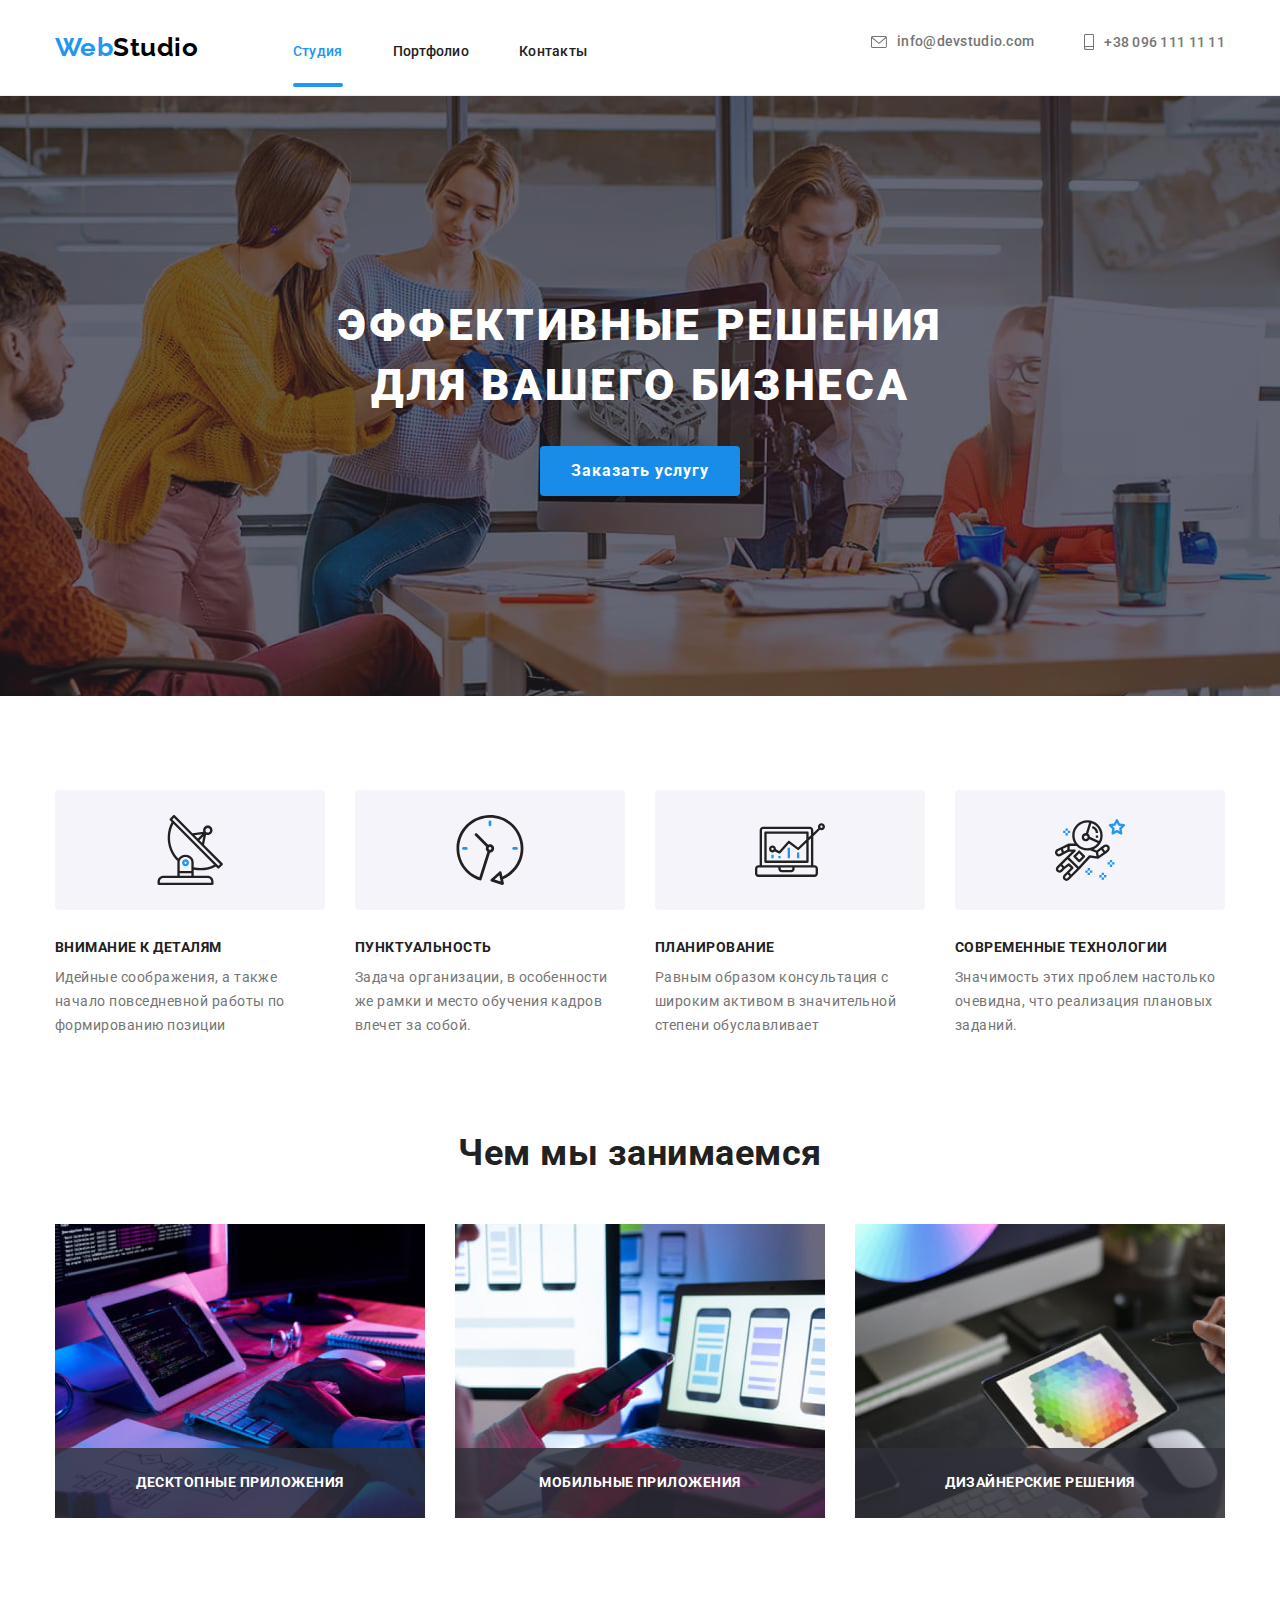
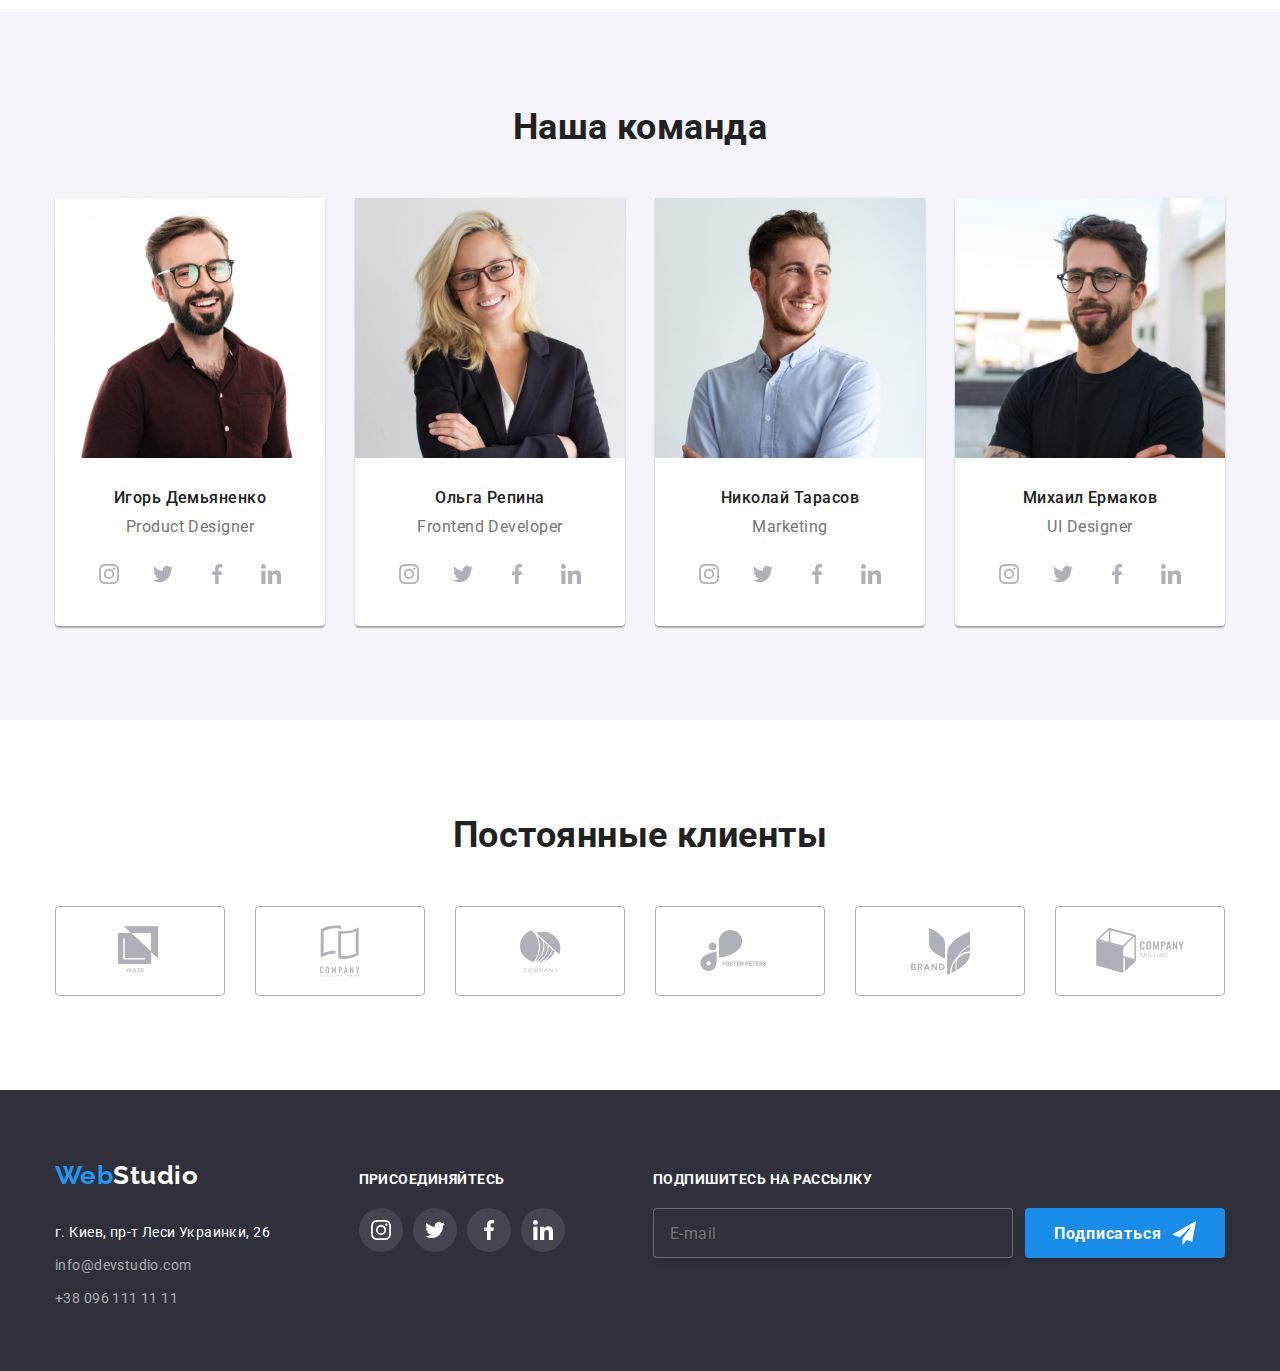
==== index.html @ 66c1320d "header and directions sections" ====
<!DOCTYPE html>
<html lang="ru">
<head>
    <meta charset="UTF-8">
    <meta http-equiv="X-UA-Compatible" content="IE=edge">
    <meta name="viewport" content="width=device-width, initial-scale=1.0">
    <title>Студия</title>
    <link rel="preconnect" href="https://fonts.gstatic.com">
    <link href="https://fonts.googleapis.com/css2?family=Raleway:wght@700&family=Roboto:wght@400;500;700;900&display=swap"
        rel="stylesheet">
        <link rel="stylesheet" href="https://cdnjs.cloudflare.com/ajax/libs/modern-normalize/1.0.0/modern-normalize.min.css">
    <link rel="stylesheet" href="./css/main.min.css">
</head>
<body>
<header class="header">
    <div class="header-block container">
        <nav>
            <a class="logo logo--header" href="./index.html">Web<span class="logo__text--black">Studio</span></a>
            <ul class="nav-links list">
                <li class="nav-links__item"><a href="./index.html" class="link nav-links__link current">Студия</a></li>
                <li class="nav-links__item"><a href="./portfolio.html" class="link nav-links__link">Портфолио</a></li>
                <li class="nav-links__item"><a href="" class="link nav-links__link">Контакты</a></li>
            </ul>
        </nav>
        <ul class="nav-contacts list">
            <li class="nav-contacts__item">
                <a href="mailto:info@devstudio.com" class="nav-contacts__link link">
                    <svg class="nav-contacts__icon" width=16 height=12>
                        <use href="./images/icons/icons.svg#icon-envelope"></use>
                    </svg>
                    info@devstudio.com
                </a>
            </li>
            <li class="nav-contacts__item">
                <a href="tel:+380961111111" class="nav-contacts__link link">
                    <svg class="nav-contacts__icon" width=10 height=16>
                        <use href="./images/icons/icons.svg#icon-smartphone"></use>
                    </svg>
                    +38 096 111 11 11
                </a>
            </li>
        </ul>
    </div>
</header>
<main>
    
    <section class="section hero">
        <div class="container">
        <h1 class="hero-title">Эффективные решения для вашего бизнеса</h1>
        <button data-modal-open class="button  button-center">Заказать услугу</button>
        <div data-modal class="backdrop is-hidden">
            <div class="modal">
                <button data-modal-close class="button modal--button">
                    <svg class="modal__icon" width=18 height=18>
                        <use href="./images/icons/icons.svg#icon-close"></use>
                    </svg>
                </button>
                <h2 class="modal-title">
                    Оставьте свои данные, мы вам перезвоним
                </h2>
                <form class="user-form">
                    <label class="user-form__labels" for="clients-name">Имя</label>
                    <div class="user-form__input-field">
                    <input class="user-form__input" type="text" name="name" id="clients-name">
                    <svg class="user-form__icon" width=18 height=18>
                        <use href="./images/icons/icons.svg#icon-person"></use>
                    </svg>
                    </div>
                <label class="user-form__labels" for="clients-tel">Телефон</label>
                <div class="user-form__input-field">
                    <input class="user-form__input" type="tel" name="phone" id="clients-tel">
                    <svg class="user-form__icon" width=18 height=18>
                        <use href="./images/icons/icons.svg#icon-phone"></use>
                    </svg>
                </div>
                    <label class="user-form__labels" for="clients-email">Почта</label>
                    <div class="user-form__input-field">
                        <input class="user-form__input" type="email" name="email" id="clients-email">
                        <svg class="user-form__icon" width=18 height=18>
                            <use href="./images/icons/icons.svg#icon-email"></use>
                        </svg>
                    </div>
                    <label class="user-form__labels" for="comments">
                        Комментарий
                    </label>
                    <textarea class="user-form__textarea" name="comments" id="comments" placeholder="Введите текст"></textarea>
                    <label class="user-form__agreement">    
                        <input class="user-form__checkbox" type="checkbox" name="clients-agreement" value="check" required/>
                        <svg class="user-form__icon-check" width=15 height=15>
                            <use href="./images/icons/icons.svg#icon-check"></use>
                        </svg>
                        Соглашаюсь с рассылкой и принимаю
                        <a href="http://" target="_blank" rel="noreferrer noopener" class="user-form__link-agreement">
                             Условия договора
                        </a>
                    </label>
                    <button class="button button-center" type="submit">Отправить</button>
                </form>
            </div>
        </div>
    </div>
    </section>
    <section class="section features">
        <div class="container">
        <h2 class="title-hidden">Особенности</h2>
        <ul class="feature-list list">
            <li class="feature-list__item">
                <div class="feature-list__icon-block">
                <svg width=70 height=70>
                    <use href="./images/icons/icons.svg#icon-img1"></use>
                </svg>
                </div>
                <h3 class="secondary-titles feature-list__titles">Внимание к деталям</h3>
                <p class="feature-list__paragraphs">Идейные соображения, а также начало повседневной работы по формированию позиции</p>
            </li>
            <li class="feature-list__item">
                <div class="feature-list__icon-block">
                <svg width=70 height=70>
                    <use href="./images/icons/icons.svg#icon-img2"></use>
                </svg>
                </div>
                <h3 class="secondary-titles feature-list__titles">Пунктуальность</h3>
                <p class="feature-list__paragraphs">Задача организации, в особенности же рамки и место обучения кадров влечет за собой.</p>
        </li>
            <li class="feature-list__item">
                <div class="feature-list__icon-block">
                <svg width=70 height=70>
                    <use href="./images/icons/icons.svg#icon-img3"></use>
                </svg>
                </div>
                <h3 class="secondary-titles feature-list__titles">Планирование</h3>
                <p class="feature-list__paragraphs">Равным образом консультация с широким активом в значительной степени обуславливает</p>
            </li>
            <li class="feature-list__item">
                <div class="feature-list__icon-block">
                <svg width=70 height=70>
                    <use href="./images/icons/icons.svg#icon-img4"></use>
                </svg>
                </div>
                <h3 class="secondary-titles feature-list__titles">Современные технологии</h3>
                <p class="feature-list__paragraphs">Значимость этих проблем настолько очевидна, что реализация плановых заданий.</p>
        </li>
        </ul>
    </div>
    </section>
    <section class="section">
        <div class="container">
        <h2 class="directions-title">Чем мы занимаемся</h2>
        <ul class="directions-list list">
            <li class="directions-list__item">
                <img src="./images/what-do-we-do/img1.jpg" width="370" alt="Разработчик пишуший код на клавиатуре">
                <p class="secondary-titles directions-list__desc">Десктопные приложения</p>
            </li>
            <li class="directions-list__item">
                <img src="./images/what-do-we-do/img2.jpg" width="370" alt="Разработчик работает над созданием мобильного приложения">
                <p class="secondary-titles directions-list__desc">Мобильные приложения</p>
            </li>
            <li class="directions-list__item">
                <img src="./images/what-do-we-do/img3.jpg" width="370" alt="Разработчик выбирает цвет из палитры на экране планшета">
                <p class="secondary-titles directions-list__desc">Дизайнерские решения</p>
            </li>
        </ul>
    </div>
    </section>
    <section class="section our-team">
        <div class="container">
        <h2 class="section-header">Наша команда</h2>
        <ul class="team-list list">
            <li class="employee-card">
                <img src="./images/team-cards/img1.jpg" width="368" alt="Игорь Демьяненко продукт дизайнер">
                <div class="employee-card__profile">
                <h3 class="employee-card__name">Игорь Демьяненко</h3>
                <p lang="en" class="employee-card__position">Product Designer</p>
                <ul class="social-links list">
                    <li class="social-links__item">
                        <a href="http://" 
                        target="_blank" 
                        rel="noreferrer noopener" 
                        class="link social-links__link">
                        <svg class="social-links__icon" width=20 height=20>
                            <use href="./images/icons/icons.svg#icon-instagram"></use>
                        </svg>
                        </a>
                    </li>
                    <li class="social-links__item">
                        <a href="http://" target="_blank" rel="noreferrer noopener" class="link social-links__link">
                            <svg class="social-links__icon" width=20 height=20>
                                <use href="./images/icons/icons.svg#icon-twitter"></use>
                            </svg>
                        </a>
                    </li>
                    <li class="social-links__item">
                        <a href="http://" target="_blank" rel="noreferrer noopener" class="link social-links__link">
                            <svg class="social-links__icon" width=20 height=20>
                                <use href="./images/icons/icons.svg#icon-facebook"></use>
                            </svg>
                        </a>
                    </li>
                    <li class="social-links__item">
                        <a href="http://" target="_blank" rel="noreferrer noopener" class="link social-links__link">
                            <svg class="social-links__icon" width=20 height=20>
                                <use href="./images/icons/icons.svg#icon-linkedin"></use>
                            </svg>
                        </a>
                    </li>
                </ul>
                </div>
            </li>
            <li class="employee-card">
                <img src="./images/team-cards/img2.jpg" width="368" alt="Ольга Репина фронтенд разработчик">
                <div class="employee-card__profile">
                <h3 class="employee-card__name">Ольга Репина</h3>
                <p lang="en" class="employee-card__position">Frontend Developer</p>
                <ul class="social-links list">
                    <li class="social-links__item">
                        <a href="http://" target="_blank" rel="noreferrer noopener" class="link social-links__link">
                            <svg class="social-links__icon" width=20 height=20>
                                <use href="./images/icons/icons.svg#icon-instagram"></use>
                            </svg>
                        </a>
                    </li>
                    <li class="social-links__item">
                        <a href="http://" target="_blank" rel="noreferrer noopener" class="link social-links__link">
                            <svg class="social-links__icon" width=20 height=20>
                                <use href="./images/icons/icons.svg#icon-twitter"></use>
                            </svg>
                        </a>
                    </li>
                    <li class="social-links__item">
                        <a href="http://" target="_blank" rel="noreferrer noopener" class="link social-links__link">
                            <svg class="social-links__icon" width=20 height=20>
                                <use href="./images/icons/icons.svg#icon-facebook"></use>
                            </svg>
                        </a>
                    </li>
                    <li class="social-links__item">
                        <a href="http://" target="_blank" rel="noreferrer noopener" class="link social-links__link">
                            <svg class="social-links__icon" width=20 height=20>
                                <use href="./images/icons/icons.svg#icon-linkedin"></use>
                            </svg>
                        </a>
                    </li>
                </ul>
                </div>
            </li>
            <li class="employee-card">
                <img src="./images/team-cards/img3.jpg" width="368" alt="Николай Тарасов маркетолог">
                <div class="employee-card__profile">
                <h3 class="employee-card__name">Николай Тарасов</h3>
                <p lang="en" class="employee-card__position">Marketing</p>
                <ul class="social-links list">
                    <li class="social-links__item">
                        <a href="http://" target="_blank" rel="noreferrer noopener" class="link social-links__link">
                            <svg class="social-links__icon" width=20 height=20>
                                <use href="./images/icons/icons.svg#icon-instagram"></use>
                            </svg>
                        </a>
                    </li>
                    <li class="social-links__item">
                        <a href="http://" target="_blank" rel="noreferrer noopener" class="link social-links__link">
                            <svg class="social-links__icon" width=20 height=20>
                                <use href="./images/icons/icons.svg#icon-twitter"></use>
                            </svg>
                        </a>
                    </li>
                    <li class="social-links__item">
                        <a href="http://" target="_blank" rel="noreferrer noopener" class="link social-links__link">
                            <svg class="social-links__icon" width=20 height=20>
                                <use href="./images/icons/icons.svg#icon-facebook"></use>
                            </svg>
                        </a>
                    </li>
                    <li class="social-links__item">
                        <a href="http://" target="_blank" rel="noreferrer noopener" class="link social-links__link">
                            <svg class="social-links__icon" width=20 height=20>
                                <use href="./images/icons/icons.svg#icon-linkedin"></use>
                            </svg>
                        </a>
                    </li>
                </ul>
                </div>
            </li>
            <li class="employee-card">
                <img src="./images/team-cards/img4.jpg" width="368" alt="Михаил Ермаков дизайнер интерфейса">
                <div class="employee-card__profile">
                <h3 class="employee-card__name">Михаил Ермаков</h3>
                <p lang="en" class="employee-card__position">UI Designer</p>
                <ul class="social-links list">
                    <li class="social-links__item">
                        <a href="http://" target="_blank" rel="noreferrer noopener" class="link social-links__link">
                            <svg class="social-links__icon" width=20 height=20>
                                <use href="./images/icons/icons.svg#icon-instagram"></use>
                            </svg>
                        </a>
                    </li>
                    <li class="social-links__item">
                        <a href="http://" target="_blank" rel="noreferrer noopener" class="link social-links__link">
                            <svg class="social-links__icon" width=20 height=20>
                                <use href="./images/icons/icons.svg#icon-twitter"></use>
                            </svg>
                        </a>
                    </li>
                    <li class="social-links__item">
                        <a href="http://" target="_blank" rel="noreferrer noopener" class="link social-links__link">
                            <svg class="social-links__icon" width=20 height=20>
                                <use href="./images/icons/icons.svg#icon-facebook"></use>
                            </svg>
                        </a>
                    </li>
                    <li class="social-links__item">
                        <a href="http://" target="_blank" rel="noreferrer noopener" class="link social-links__link">
                            <svg class="social-links__icon" width=20 height=20>
                                <use href="./images/icons/icons.svg#icon-linkedin"></use>
                            </svg>
                        </a>
                    </li>
                </ul>
                </div>
            </li>
        </ul>
    </div>
    </section>
    <section class="section regular-clients">
        <div class="container">
            <h2 class="section-header">Постоянные клиенты</h2>
            <ul class="regular-clients__list list">
                <li class="clients-company">
                    <a href="http://" target="_blank" rel="noreferrer noopener" class="link clients-company__link">
                    <svg class="clients-company__icon" width=44.27 height=49.23>
                        <use href="./images/icons/icons.svg#icon-logo-1"></use>
                    </svg>
                    </a>
                </li>
                <li class="clients-company">
                    <a href="http://" target="_blank" rel="noreferrer noopener" class="link clients-company__link">
                    <svg class="clients-company__icon" width=40.0 height=52.0>
                        <use href="./images/icons/icons.svg#icon-logo-2"></use>
                    </svg>
                    </a>
                </li>
                <li class="clients-company">
                    <a href="http://" target="_blank" rel="noreferrer noopener" class="link clients-company__link">
                    <svg class="clients-company__icon" width=41.0 height=42.6>
                        <use href="./images/icons/icons.svg#icon-logo-3"></use>
                    </svg>
                    </a>
                </li>
                <li class="clients-company">
                    <a href="http://" target="_blank" rel="noreferrer noopener" class="link clients-company__link">
                    <svg class="clients-company__icon" width=79.66 height=42.02>
                        <use href="./images/icons/icons.svg#icon-logo-4"></use>
                    </svg>
                    </a>
                </li>
                <li class="clients-company">
                    <a href="http://" target="_blank" rel="noreferrer noopener" class="link clients-company__link">
                    <svg class="clients-company__icon" width=59.0 height=47.0>
                        <use href="./images/icons/icons.svg#icon-logo-5"></use>
                    </svg>
                    </a>
                </li>
                <li class="clients-company">
                    <a href="http://" target="_blank" rel="noreferrer noopener" class="link clients-company__link">
                    <svg class="clients-company__icon" width=88.48 height=45.44>
                        <use href="./images/icons/icons.svg#icon-logo-6"></use>
                    </svg>
                    </a>
                </li>
            </ul>
        </div>
    </section>
</main>
<footer class="footer">
    <div class="container footer-blocks">
        <div class="contacts-block">
            <a class="logo logo--footer" href="./index.html">Web<span class="logo__text--white">Studio</span></a>
            <address class="address">
                <ul class="list">
                    <li class="footer-contacts">
                        <a href="https://goo.gl/maps/1J1BHxxjEEeEj4qXA" 
                        class="link footer-contacts__link footer-contacts__link--map"
                            target="_blank" rel="noreferrer noopener">
                            г. Киев, пр-т Леси Украинки, 26
                        </a>
                    </li>
                    <li class="footer-contacts">
                        <a href="mailto:info@devstudio.com" class="link footer-contacts__link">
                            info@devstudio.com
                        </a>
                    </li>
                    <li class="footer-contacts">
                        <a href="tel:+380961111111" class="link footer-contacts__link">
                            +38 096 111 11 11
                        </a>
                    </li>
                </ul>
            </address>
        </div>
        <div class="contacts-block">
            <h2 class="secondary-titles social-links-header">присоединяйтесь</h2>
            <ul class="social-links list">
                <li class="social-links__item">
                    <a href="http://" target="_blank" rel="noreferrer noopener" class="link social-links__link social-links__link--bgc">
                        <svg class="social-links__icon social-links__icon--white" width=20 height=20>
                            <use href="./images/icons/icons.svg#icon-instagram"></use>
                        </svg>
                    </a>
                </li>
                <li class="social-links__item">
                    <a href="http://" target="_blank" rel="noreferrer noopener" class="link social-links__link social-links__link--bgc">
                        <svg class="social-links__icon social-links__icon--white" width=20 height=20>
                            <use href="./images/icons/icons.svg#icon-twitter"></use>
                        </svg>
                    </a>
                </li>
                <li class="social-links__item">
                    <a href="http://" target="_blank" rel="noreferrer noopener" class="link social-links__link social-links__link--bgc">
                        <svg class="social-links__icon social-links__icon--white" width=20 height=20>
                            <use href="./images/icons/icons.svg#icon-facebook"></use>
                        </svg>
                    </a>
                </li>
                <li class="social-links__item">
                    <a href="http://" target="_blank" rel="noreferrer noopener" class="link social-links__link social-links__link--bgc">
                        <svg class="social-links__icon social-links__icon--white" width=20 height=20>
                            <use href="./images/icons/icons.svg#icon-linkedin"></use>
                        </svg>
                    </a>
                </li>
            </ul>
        </div>
        <div class="contacts-block">
            <h2 class="secondary-titles social-links-header">Подпишитесь на рассылку</h2>
            <form class="subscribe-form">
                <input class="subscribe-form__input" type="email" name="email" placeholder="E-mail" />
                <button class="button" type="submit">
                    Подписаться
                    <svg class="subscribe-form__icon" width=24 height=24>
                        <use href="./images/icons/icons.svg#icon-icon-send"></use>
                    </svg>
                </button>
            </form>
        </div>
    </div>
</footer>
<script src="./js/modal.js"></script>
</body>
</html>
---- css/main.min.css ----
:root{--secondary-background-color: #2f303a;--primary-text-color: #757575;--primary-header-color: #212121;--secondary-header-color: #ffffff;--footer-contacts-color: rgba(255, 255, 255, 0.6);--focus-color: #2196f3;--header-logo-color: #000000;--button-background-color: #188ce8;--filter-button-background: #f5f4fa;--list-items-gaps: 30px;--header-to-lists-gap: 50px;--secondary-headers-gap: 10px;--descr-margins: 20px 24px;--timing-animation: cubic-bezier(0.4, 0, 0.2, 1);--transition-duration: 250ms}body{font-family:Roboto, sans-serif;font-style:normal;color:var(--primary-text-color);letter-spacing:0.03em;background-color:var(--secondary-header-color)}.container{width:100%;padding-left:15px;padding-right:15px;margin-left:auto;margin-right:auto}@media screen and (min-width: 480px){.container{max-width:480px}}@media screen and (min-width: 768px){.container{max-width:768px}}@media screen and (min-width: 1200px){.container{max-width:1200px}}.list{margin-top:0px;margin-bottom:0px;padding-left:0px;list-style:none}.link{text-decoration:none}img{display:block;max-width:100%;height:auto}.section{padding-top:94px;padding-bottom:94px}.section-header{margin-top:0px;margin-bottom:var(--header-to-lists-gap);font-weight:700;font-size:36px;line-height:1.17;text-align:center;color:var(--primary-header-color)}.title-hidden{position:absolute;width:1px;height:1px;margin:-1px;padding:0;overflow:hidden;border:0;clip:rect(0 0 0 0)}.secondary-titles{margin-top:0px;font-weight:700;font-size:14px;line-height:1.14;text-transform:uppercase}.social-links-header{margin-top:0px;margin-bottom:20px;color:var(--secondary-header-color)}.header{border-bottom:1px solid #ececec}@media screen and (min-width: 768px){.header-block{display:flex;align-items:center;justify-content:space-between}}.logo{display:inline-block;font-family:Raleway;font-style:normal;font-weight:700;color:var(--focus-color);text-decoration:none;font-size:24px;line-height:1.16}.logo .logo__text--black{transition:color var(--transition-duration) var(--timing-animation);color:var(--header-logo-color)}.logo .logo__text--white{transition:color var(--transition-duration) var(--timing-animation);color:var(--secondary-header-color)}.logo:focus .logo__text--black,.logo:hover .logo__text--black{color:var(--focus-color)}.logo:focus .logo__text--white,.logo:hover .logo__text--white{color:var(--focus-color)}@media screen and (min-width: 1200px){.logo{font-size:26px;line-height:1.19}}.logo--header{margin-right:0px;padding-top:16px;padding-bottom:16px}@media screen and (min-width: 768px){.logo--header{margin-right:90px;padding-top:26px;padding-bottom:26px}}@media screen and (min-width: 1200px){.logo--header{padding-top:32px;padding-bottom:32px}}.logo--footer{padding:10px 0px}.nav-links{display:none}@media screen and (min-width: 768px){.nav-links{display:inline-flex;margin-right:auto;margin-top:0px;margin-bottom:0px}.nav-links .nav-links__link{padding-top:32px;padding-bottom:32px;font-weight:500;font-size:14px;line-height:1.14;letter-spacing:0.02em;color:var(--primary-header-color);transition:color var(--transition-duration) var(--timing-animation)}.nav-links .nav-links__link.current{position:relative;padding-bottom:28px;color:var(--focus-color)}.nav-links__link.current::after{position:absolute;bottom:0%;left:0%;content:'';display:block;width:100%;height:4px;border-radius:2px;background-color:var(--focus-color)}.nav-links__link:hover,.nav-links__link:focus{color:var(--focus-color)}.nav-links__item:not(:last-child){margin-right:50px}}.nav-contacts{display:none}@media screen and (min-width: 768px){.nav-contacts{display:block}.nav-contacts .nav-contacts__item:not(:last-child){margin-bottom:10px}.nav-contacts .nav-contacts__link{display:block;font-weight:500;font-size:12px;line-height:1.17;letter-spacing:0.02em;color:var(--primary-text-color);transition:color var(--transition-duration) var(--timing-animation)}.nav-contacts .nav-contacts__icon{fill:var(--primary-text-color);margin-right:8px;transition:fill var(--transition-duration) var(--timing-animation)}.nav-contacts__link:hover,.nav-contacts__link:focus{color:var(--focus-color)}.nav-contacts__link:hover .nav-contacts__icon,.nav-contacts__link:focus .nav-contacts__icon{fill:var(--focus-color)}}@media screen and (min-width: 1200px){.nav-contacts{display:inline-flex;justify-content:end;margin-top:0px;margin-bottom:0px}.nav-contacts .nav-contacts__item:not(:last-child){margin-right:50px}.nav-contacts .nav-contacts__link{display:flex;justify-content:center;align-items:center;padding-top:32px;padding-bottom:32px;font-size:14px;line-height:1.14}.nav-contacts .nav-contacts__icon{margin-right:10px}}.hero{max-width:1600px;height:600px;margin-left:auto;margin-right:auto;padding-top:200px;padding-bottom:200px;background-image:linear-gradient(rgba(47,48,58,0.4), rgba(47,48,58,0.4)),url(../images/img_hero.jpg);background-repeat:no-repeat;background-position:center;background-size:cover;background-color:var(--secondary-background-color)}.hero-title{max-width:700px;margin-top:0px;margin-bottom:30px;margin-left:auto;margin-right:auto;font-weight:900;font-size:44px;line-height:1.36;text-align:center;letter-spacing:0.06em;text-transform:uppercase;color:var(--secondary-header-color)}.button{display:flex;align-items:center;justify-content:center;border-radius:4px;border-width:0px;padding:0px;width:200px;height:50px;font-family:inherit;font-weight:700;font-size:16px;line-height:1.87;letter-spacing:0.06em;text-align:center;cursor:pointer;box-shadow:0px 4px 4px rgba(0,0,0,0.15);border-color:var(--button-background-color);color:var(--secondary-header-color);background-color:var(--button-background-color)}.button-center{margin-left:auto;margin-right:auto}.modal--button{position:absolute;top:8px;right:8px;width:30px;height:30px;box-shadow:none;border:1px solid rgba(0,0,0,0.1);border-radius:50%;background-color:var(--secondary-header-color);transition:fill var(--transition-duration) var(--timing-animation)}.modal--button:hover .modal__icon,.modal--button:focus .modal__icon{fill:var(--focus-color);cursor:pointer}.project-filter__button{display:inline-block;align-items:center;margin-top:0px;margin-bottom:0px;padding:6px 22px;font-family:inherit;font-weight:500;font-size:16px;line-height:1.62;letter-spacing:0.03em;text-align:center;box-shadow:none;border-radius:4px;border-width:0px;border-color:var(--button-background-color);cursor:pointer;color:var(--primary-header-color);background-color:var(--filter-button-background);transition:box-shadow var(--transition-duration) var(--timing-animation),background-color var(--transition-duration) var(--timing-animation),color var(--transition-duration) var(--timing-animation)}.project-filter__button:hover,.project-filter__button:focus{box-shadow:0px 4px 4px rgba(0,0,0,0.15);background-color:var(--focus-color);color:var(--secondary-header-color)}.backdrop{position:fixed;z-index:2;top:0;left:0;width:100vw;height:100vh;visibility:visible;opacity:1;background-color:rgba(0,0,0,0.2);transition:opacity var(--transition-duration) var(--timing-animation),transform var(--transition-duration) var(--timing-animation)}.backdrop.is-hidden{visibility:hidden;opacity:0;pointer-events:none;transform:translateY(-100%)}.modal{position:absolute;top:50%;left:50%;transform:translate(-50%, -50%);display:flex;flex-direction:column;align-items:center;max-height:581px;max-width:528px;border-radius:4px;padding:40px;background-color:var(--secondary-header-color);box-shadow:0px 1px 3px rgba(0,0,0,0.12),0px 1px 1px rgba(0,0,0,0.14),0px 2px 1px rgba(0,0,0,0.2)}.modal-title{height:23px;margin-top:0px;margin-bottom:12px;font-weight:700;font-size:20px;line-height:1.15;color:var(--primary-header-color)}.user-form{width:450px}.user-form .user-form__labels{display:inline-block;height:14px;margin-bottom:4px;font-weight:400;font-size:12px;line-height:1.67;letter-spacing:0.01em;color:var(--primary-text-color)}.user-form .user-form__input-field{position:relative;display:flex;align-items:center;width:100%;height:40px;margin-bottom:10px}.user-form .user-form__input{display:inline-block;width:100%;height:100%;padding:12px 42px;border:1px solid rgba(33,33,33,0.2);border-radius:4px;transition:border-color var(--transition-duration) var(--timing-animation)}.user-form .user-form__icon{position:absolute;top:11px;left:12px;display:block;fill:var(--primary-header-color);transition:fill var(--transition-duration) var(--timing-animation)}.user-form__input-field:focus-within .user-form__icon{cursor:pointer;fill:var(--focus-color)}.user-form .user-form__textarea{width:100%;height:120px;resize:none;padding:12px 16px;font-weight:400;font-size:12px;line-height:1.17;letter-spacing:0.01em;border:1px solid rgba(33,33,33,0.2);border-radius:4px;transition:border-color var(--transition-duration) var(--timing-animation)}.user-form__input:focus,.user-form__textarea:focus{outline-color:var(--focus-color);outline:thin;border-color:var(--focus-color);cursor:pointer}.user-form .user-form__agreement{position:relative;display:flex;align-items:center;justify-content:center;height:24px;margin-top:20px;margin-bottom:30px;font-weight:400;font-size:14px;line-height:1.71;color:var(--primary-text-color)}.user-form .user-form__checkbox{position:absolute;width:1px;height:1px;margin:-1px;padding:0;overflow:hidden;border:0;clip:rect(0 0 0 0)}.user-form .user-form__icon-check{margin-right:7px;border-radius:2px;fill:var(--primary-header-color)}.user-form__checkbox:checked ~ .user-form__icon-check{cursor:pointer;background-color:var(--focus-color);background-image:url("../images/icons/icon-checked.svg");background-size:contain;background-origin:border-box;fill:var(--focus-color)}.user-form .checkbox:focus ~ .icon-check{fill:var(--focus-color)}.user-form .user-form__link-agreement{margin-left:4px}.features{padding-bottom:0px}.feature-list{display:flex;flex-wrap:wrap;margin-left:calc(-1 * var(--list-items-gaps));margin-top:calc(-1 * var(--list-items-gaps))}.feature-list__item{flex-basis:calc(100% / 4 - var(--list-items-gaps));margin-left:var(--list-items-gaps);margin-top:var(--list-items-gaps)}.feature-list__icon-block{display:flex;justify-content:center;align-items:center;height:120px;border-radius:4px;margin-bottom:30px;background-color:var(--filter-button-background)}.feature-list__titles{margin-bottom:var(--secondary-headers-gap);color:var(--primary-header-color)}.feature-list__paragraphs{margin-top:0px;margin-bottom:0px;font-size:14px;line-height:1.71;color:var(--primary-text-color)}.directions-title{display:none}@media screen and (min-width: 1200px){.directions-title{display:block;margin-left:auto;margin-right:auto;margin-top:0px;margin-bottom:var(--header-to-lists-gap);font-weight:700;font-size:36px;line-height:1.17;text-align:center;color:var(--primary-header-color)}}.directions-list{display:none}@media screen and (min-width: 1200px){.directions-list{display:block;display:flex;flex-wrap:wrap;text-align:center;margin-left:calc(-1 * var(--list-items-gaps));margin-top:calc(-1 * var(--list-items-gaps))}}.directions-list__item{position:relative;flex-basis:calc(100% / 3 - var(--list-items-gaps));margin-left:var(--list-items-gaps);margin-top:var(--list-items-gaps)}.directions-list__desc{position:absolute;width:100%;left:50%;bottom:0%;transform:translate(-50%);padding:27px 0px;margin:0px;background-color:rgba(47,48,58,0.8);color:var(--secondary-header-color)}.our-team{background-color:var(--filter-button-background)}.team-list{display:flex;flex-wrap:wrap;margin-left:calc(-1 * var(--list-items-gaps));margin-top:calc(-1 * var(--list-items-gaps))}.employee-card{flex-basis:calc(100% / 4 - var(--list-items-gaps));margin-left:var(--list-items-gaps);margin-top:var(--list-items-gaps);box-shadow:0px 1px 3px rgba(0,0,0,0.12),0px 1px 1px rgba(0,0,0,0.14),0px 2px 1px rgba(0,0,0,0.2);border-radius:0px 0px 4px 4px;background-color:var(--secondary-header-color)}.employee-card__profile{padding-top:var(--list-items-gaps);padding-bottom:var(--list-items-gaps)}.employee-card__name{margin-top:0px;margin-bottom:var(--secondary-headers-gap);font-weight:500;font-size:16px;line-height:1.19;text-align:center;color:var(--primary-header-color)}.employee-card__position{margin-top:0px;margin-bottom:16px;font-size:16px;line-height:1.19;text-align:center;color:var(--primary-text-color)}.social-links{display:flex;align-items:center;justify-content:center}.social-links__item:not(:first-child){margin-left:10px}.social-links .social-links__link{display:flex;align-items:center;justify-content:center;width:44px;height:44px;border-radius:50%;background-color:var(--secondary-header-color);transition:background-color var(--transition-duration) var(--timing-animation)}.social-links .social-links__link--bgc{background-color:rgba(255,255,255,0.1)}.social-links .social-links__icon{fill:#afb1b8;transition:fill var(--transition-duration) var(--timing-animation)}.social-links .social-links__icon--white{fill:var(--secondary-header-color)}.social-links__link:focus .social-links__icon,.social-links__link:hover .social-links__icon{fill:var(--secondary-header-color)}.social-links__link:focus,.social-links__link:hover{background-color:var(--focus-color)}.regular-clients__list{display:flex;flex-wrap:wrap;margin-left:calc(-1 * var(--list-items-gaps));margin-top:calc(-1 * var(--list-items-gaps))}.clients-company{flex-basis:calc(100% / 6 - var(--list-items-gaps));margin-left:var(--list-items-gaps);margin-top:var(--list-items-gaps)}.clients-company .clients-company__link{display:flex;align-items:center;justify-content:center;min-width:170px;height:90px;border-radius:4px;border:1px solid #afb1b8;transition:border-color var(--transition-duration) var(--timing-animation)}.clients-company .clients-company__icon{fill:#afb1b8;transition:fill var(--transition-duration) var(--timing-animation)}.clients-company__link:hover .clients-company__icon,.clients-company__link:focus .clients-company__icon{fill:var(--focus-color)}.clients-company__link:hover,.clients-company__link:focus{border-color:var(--focus-color)}.footer{padding-top:60px;padding-bottom:60px;background-color:var(--secondary-background-color)}.footer-blocks{display:flex;align-items:baseline;justify-content:space-between}.contacts-block{display:inline-block}.address{margin-top:20px;font-style:normal}.footer-contacts:not(:last-child){margin-bottom:9px}.footer-contacts__link{font-size:14px;line-height:1.71;letter-spacing:0.03em;color:var(--footer-contacts-color);transition:color var(--transition-duration) var(--timing-animation)}.footer-contacts__link:hover,.footer-contacts__link:focus{color:var(--focus-color)}.footer-contacts__link--map{color:var(--secondary-header-color);transition:color var(--transition-duration) var(--timing-animation)}.footer-contacts__link--map:focus,.footer-contacts__link--map:hover{color:var(--focus-color)}.subscribe-form{display:flex;align-items:baseline;justify-content:space-between}.subscribe-form__input{min-width:360px;height:50px;margin-right:12px;padding:15px 16px;outline:thin;filter:drop-shadow(0px 4px 4px rgba(0,0,0,0.15));border:1px solid rgba(255,255,255,0.3);border-radius:4px;background-color:var(--secondary-background-color);font-weight:400;font-size:16px;line-height:1.25;align-items:center;letter-spacing:0.03em;color:rgba(255,255,255,0.6)}.subscribe-form__icon{margin-left:10px;fill:var(--secondary-header-color)}.project-filter{display:flex;margin-bottom:var(--header-to-lists-gap);margin-top:0px;justify-content:center}.project-filter__item:not(:last-child){margin-right:8px}.cardset-list{display:flex;flex-wrap:wrap;margin-left:calc(-1 * var(--list-items-gaps));margin-top:calc(-1 * var(--list-items-gaps))}.project-card{flex-basis:calc(100% / 3 - var(--list-items-gaps));border:1px solid #eeeeee;margin-left:var(--list-items-gaps);margin-top:var(--list-items-gaps);transition:box-shadow var(--transition-duration) var(--timing-animation)}.project-card:hover,.project-card:focus{box-shadow:0px 1px 1px rgba(0,0,0,0.12),0px 4px 4px rgba(0,0,0,0.06),1px 4px 6px rgba(0,0,0,0.16)}.project-card .project-card__content{position:relative;overflow:hidden}.project-card .project-card__overlay{position:absolute;width:100%;height:100%;display:flex;align-items:center;justify-content:center;padding:0px 24px;margin:0;font-weight:400;font-size:18px;line-height:1.56;letter-spacing:0.03em;color:var(--secondary-header-color);background-color:rgba(33,150,243,0.9);transition:transform var(--transition-duration) var(--timing-animation)}.project-card__link:hover .project-card__overlay,.project-card__link:focus .project-card__overlay{transform:translateY(-100%)}.project-card .project-card__descr{padding:var(--descr-margins)}.project-card .project-card__name{margin-top:0px;margin-bottom:4px;font-weight:700;font-size:18px;line-height:2;letter-spacing:0.06em;color:var(--primary-header-color)}.project-card .project-card__type{margin-top:0px;margin-bottom:0px;font-size:16px;line-height:1.87;color:var(--primary-text-color)}
/*# sourceMappingURL=main.min.css.map */
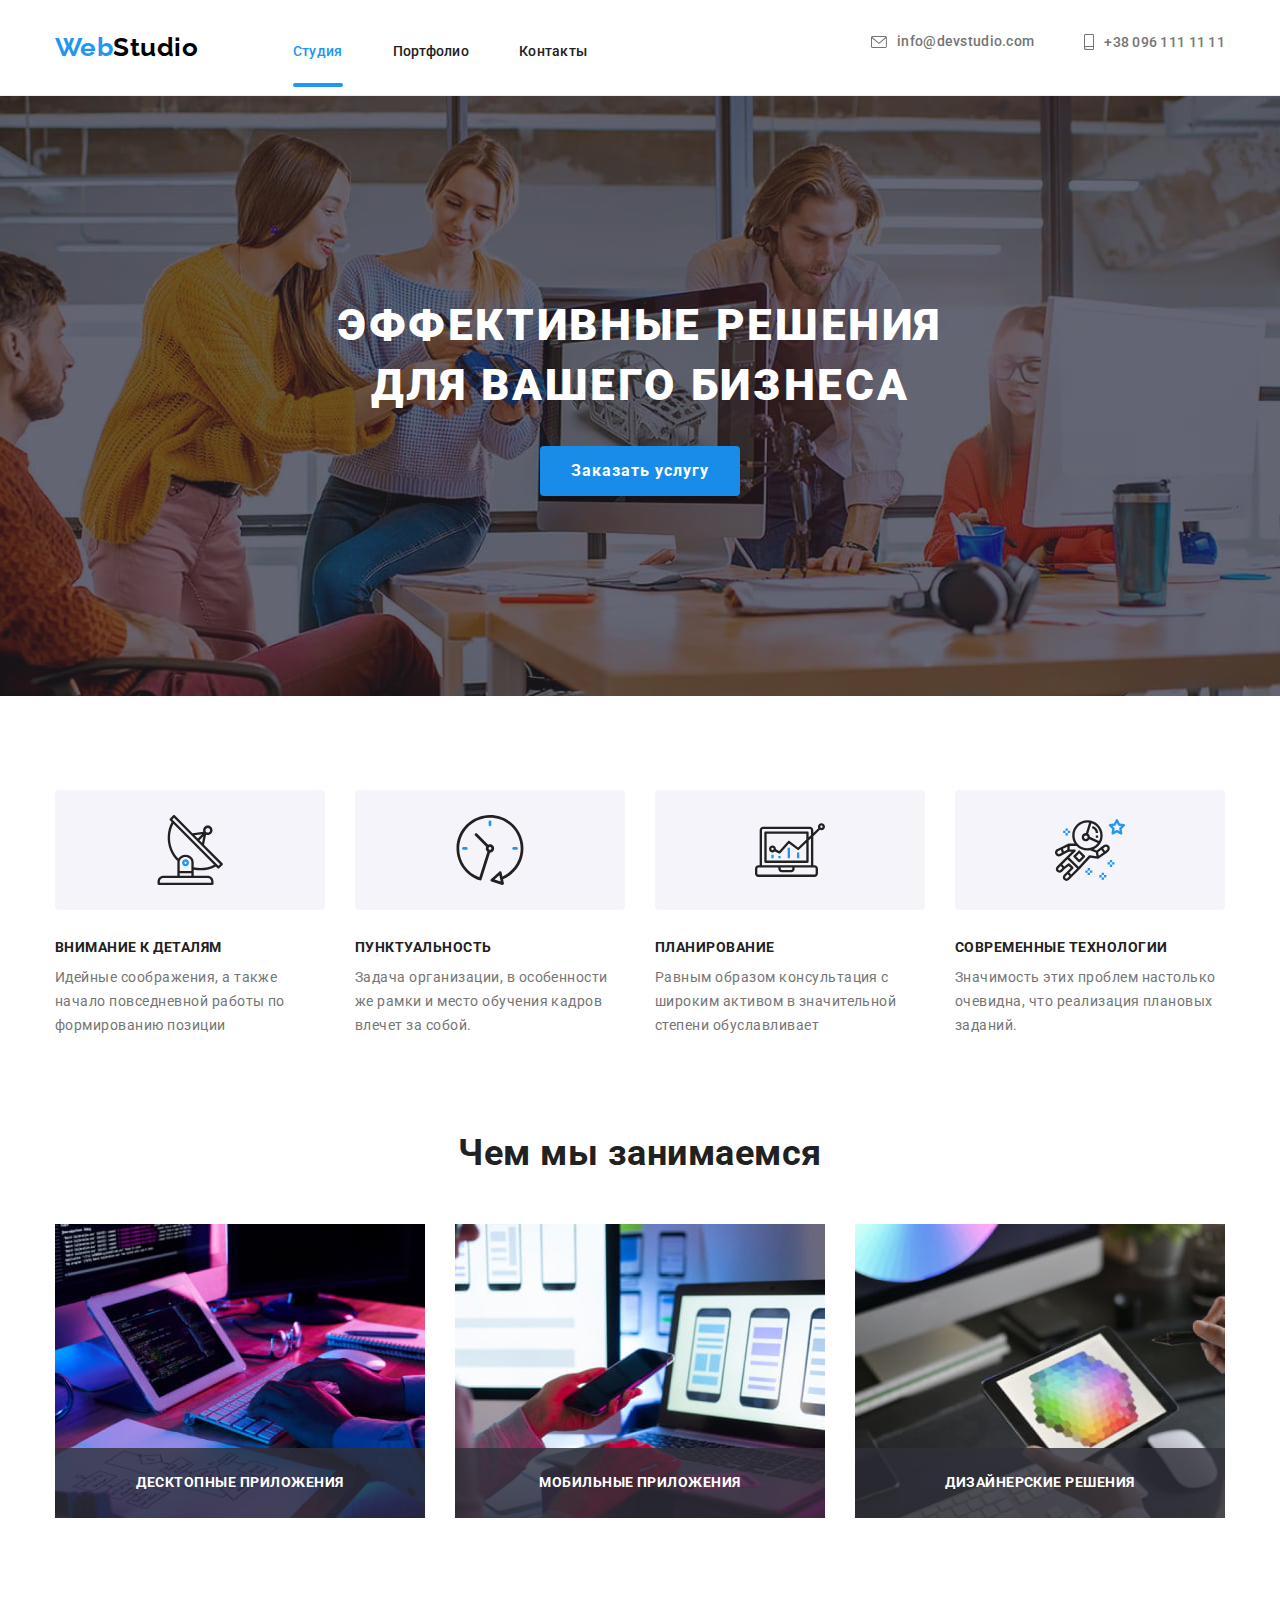
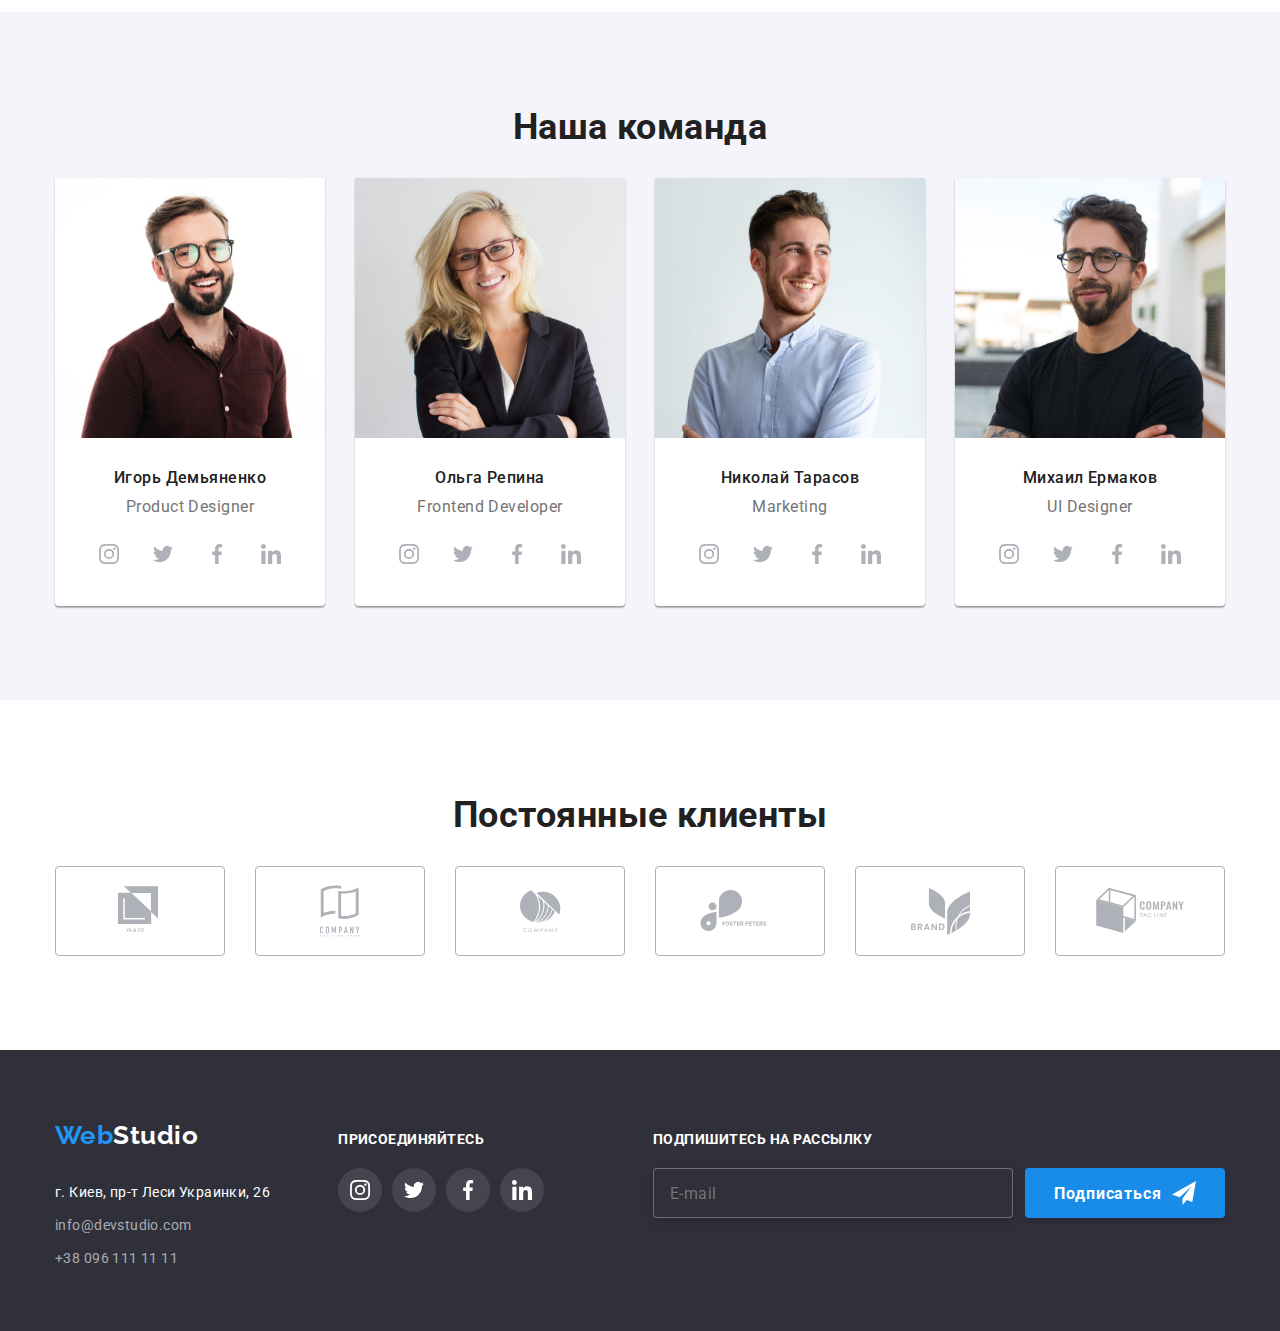
==== commit c90f6a63: "without menu" ====
--- a/index.html
+++ b/index.html
@@ -372,6 +372,7 @@
 </main>
 <footer class="footer">
     <div class="container footer-blocks">
+        <div class="footer-laptop">
         <div class="contacts-block">
             <a class="logo logo--footer" href="./index.html">Web<span class="logo__text--white">Studio</span></a>
             <address class="address">
@@ -429,11 +430,12 @@
                 </li>
             </ul>
         </div>
+        </div>
         <div class="contacts-block">
             <h2 class="secondary-titles social-links-header">Подпишитесь на рассылку</h2>
             <form class="subscribe-form">
                 <input class="subscribe-form__input" type="email" name="email" placeholder="E-mail" />
-                <button class="button" type="submit">
+                <button class="button subscribe-button" type="submit">
                     Подписаться
                     <svg class="subscribe-form__icon" width=24 height=24>
                         <use href="./images/icons/icons.svg#icon-icon-send"></use>
--- a/css/main.min.css
+++ b/css/main.min.css
@@ -1,2 +1,2 @@
-:root{--secondary-background-color: #2f303a;--primary-text-color: #757575;--primary-header-color: #212121;--secondary-header-color: #ffffff;--footer-contacts-color: rgba(255, 255, 255, 0.6);--focus-color: #2196f3;--header-logo-color: #000000;--button-background-color: #188ce8;--filter-button-background: #f5f4fa;--list-items-gaps: 30px;--header-to-lists-gap: 50px;--secondary-headers-gap: 10px;--descr-margins: 20px 24px;--timing-animation: cubic-bezier(0.4, 0, 0.2, 1);--transition-duration: 250ms}body{font-family:Roboto, sans-serif;font-style:normal;color:var(--primary-text-color);letter-spacing:0.03em;background-color:var(--secondary-header-color)}.container{width:100%;padding-left:15px;padding-right:15px;margin-left:auto;margin-right:auto}@media screen and (min-width: 480px){.container{max-width:480px}}@media screen and (min-width: 768px){.container{max-width:768px}}@media screen and (min-width: 1200px){.container{max-width:1200px}}.list{margin-top:0px;margin-bottom:0px;padding-left:0px;list-style:none}.link{text-decoration:none}img{display:block;max-width:100%;height:auto}.section{padding-top:94px;padding-bottom:94px}.section-header{margin-top:0px;margin-bottom:var(--header-to-lists-gap);font-weight:700;font-size:36px;line-height:1.17;text-align:center;color:var(--primary-header-color)}.title-hidden{position:absolute;width:1px;height:1px;margin:-1px;padding:0;overflow:hidden;border:0;clip:rect(0 0 0 0)}.secondary-titles{margin-top:0px;font-weight:700;font-size:14px;line-height:1.14;text-transform:uppercase}.social-links-header{margin-top:0px;margin-bottom:20px;color:var(--secondary-header-color)}.header{border-bottom:1px solid #ececec}@media screen and (min-width: 768px){.header-block{display:flex;align-items:center;justify-content:space-between}}.logo{display:inline-block;font-family:Raleway;font-style:normal;font-weight:700;color:var(--focus-color);text-decoration:none;font-size:24px;line-height:1.16}.logo .logo__text--black{transition:color var(--transition-duration) var(--timing-animation);color:var(--header-logo-color)}.logo .logo__text--white{transition:color var(--transition-duration) var(--timing-animation);color:var(--secondary-header-color)}.logo:focus .logo__text--black,.logo:hover .logo__text--black{color:var(--focus-color)}.logo:focus .logo__text--white,.logo:hover .logo__text--white{color:var(--focus-color)}@media screen and (min-width: 1200px){.logo{font-size:26px;line-height:1.19}}.logo--header{margin-right:0px;padding-top:16px;padding-bottom:16px}@media screen and (min-width: 768px){.logo--header{margin-right:90px;padding-top:26px;padding-bottom:26px}}@media screen and (min-width: 1200px){.logo--header{padding-top:32px;padding-bottom:32px}}.logo--footer{padding:10px 0px}.nav-links{display:none}@media screen and (min-width: 768px){.nav-links{display:inline-flex;margin-right:auto;margin-top:0px;margin-bottom:0px}.nav-links .nav-links__link{padding-top:32px;padding-bottom:32px;font-weight:500;font-size:14px;line-height:1.14;letter-spacing:0.02em;color:var(--primary-header-color);transition:color var(--transition-duration) var(--timing-animation)}.nav-links .nav-links__link.current{position:relative;padding-bottom:28px;color:var(--focus-color)}.nav-links__link.current::after{position:absolute;bottom:0%;left:0%;content:'';display:block;width:100%;height:4px;border-radius:2px;background-color:var(--focus-color)}.nav-links__link:hover,.nav-links__link:focus{color:var(--focus-color)}.nav-links__item:not(:last-child){margin-right:50px}}.nav-contacts{display:none}@media screen and (min-width: 768px){.nav-contacts{display:block}.nav-contacts .nav-contacts__item:not(:last-child){margin-bottom:10px}.nav-contacts .nav-contacts__link{display:block;font-weight:500;font-size:12px;line-height:1.17;letter-spacing:0.02em;color:var(--primary-text-color);transition:color var(--transition-duration) var(--timing-animation)}.nav-contacts .nav-contacts__icon{fill:var(--primary-text-color);margin-right:8px;transition:fill var(--transition-duration) var(--timing-animation)}.nav-contacts__link:hover,.nav-contacts__link:focus{color:var(--focus-color)}.nav-contacts__link:hover .nav-contacts__icon,.nav-contacts__link:focus .nav-contacts__icon{fill:var(--focus-color)}}@media screen and (min-width: 1200px){.nav-contacts{display:inline-flex;justify-content:end;margin-top:0px;margin-bottom:0px}.nav-contacts .nav-contacts__item:not(:last-child){margin-right:50px}.nav-contacts .nav-contacts__link{display:flex;justify-content:center;align-items:center;padding-top:32px;padding-bottom:32px;font-size:14px;line-height:1.14}.nav-contacts .nav-contacts__icon{margin-right:10px}}.hero{max-width:1600px;height:600px;margin-left:auto;margin-right:auto;padding-top:200px;padding-bottom:200px;background-image:linear-gradient(rgba(47,48,58,0.4), rgba(47,48,58,0.4)),url(../images/img_hero.jpg);background-repeat:no-repeat;background-position:center;background-size:cover;background-color:var(--secondary-background-color)}.hero-title{max-width:700px;margin-top:0px;margin-bottom:30px;margin-left:auto;margin-right:auto;font-weight:900;font-size:44px;line-height:1.36;text-align:center;letter-spacing:0.06em;text-transform:uppercase;color:var(--secondary-header-color)}.button{display:flex;align-items:center;justify-content:center;border-radius:4px;border-width:0px;padding:0px;width:200px;height:50px;font-family:inherit;font-weight:700;font-size:16px;line-height:1.87;letter-spacing:0.06em;text-align:center;cursor:pointer;box-shadow:0px 4px 4px rgba(0,0,0,0.15);border-color:var(--button-background-color);color:var(--secondary-header-color);background-color:var(--button-background-color)}.button-center{margin-left:auto;margin-right:auto}.modal--button{position:absolute;top:8px;right:8px;width:30px;height:30px;box-shadow:none;border:1px solid rgba(0,0,0,0.1);border-radius:50%;background-color:var(--secondary-header-color);transition:fill var(--transition-duration) var(--timing-animation)}.modal--button:hover .modal__icon,.modal--button:focus .modal__icon{fill:var(--focus-color);cursor:pointer}.project-filter__button{display:inline-block;align-items:center;margin-top:0px;margin-bottom:0px;padding:6px 22px;font-family:inherit;font-weight:500;font-size:16px;line-height:1.62;letter-spacing:0.03em;text-align:center;box-shadow:none;border-radius:4px;border-width:0px;border-color:var(--button-background-color);cursor:pointer;color:var(--primary-header-color);background-color:var(--filter-button-background);transition:box-shadow var(--transition-duration) var(--timing-animation),background-color var(--transition-duration) var(--timing-animation),color var(--transition-duration) var(--timing-animation)}.project-filter__button:hover,.project-filter__button:focus{box-shadow:0px 4px 4px rgba(0,0,0,0.15);background-color:var(--focus-color);color:var(--secondary-header-color)}.backdrop{position:fixed;z-index:2;top:0;left:0;width:100vw;height:100vh;visibility:visible;opacity:1;background-color:rgba(0,0,0,0.2);transition:opacity var(--transition-duration) var(--timing-animation),transform var(--transition-duration) var(--timing-animation)}.backdrop.is-hidden{visibility:hidden;opacity:0;pointer-events:none;transform:translateY(-100%)}.modal{position:absolute;top:50%;left:50%;transform:translate(-50%, -50%);display:flex;flex-direction:column;align-items:center;max-height:581px;max-width:528px;border-radius:4px;padding:40px;background-color:var(--secondary-header-color);box-shadow:0px 1px 3px rgba(0,0,0,0.12),0px 1px 1px rgba(0,0,0,0.14),0px 2px 1px rgba(0,0,0,0.2)}.modal-title{height:23px;margin-top:0px;margin-bottom:12px;font-weight:700;font-size:20px;line-height:1.15;color:var(--primary-header-color)}.user-form{width:450px}.user-form .user-form__labels{display:inline-block;height:14px;margin-bottom:4px;font-weight:400;font-size:12px;line-height:1.67;letter-spacing:0.01em;color:var(--primary-text-color)}.user-form .user-form__input-field{position:relative;display:flex;align-items:center;width:100%;height:40px;margin-bottom:10px}.user-form .user-form__input{display:inline-block;width:100%;height:100%;padding:12px 42px;border:1px solid rgba(33,33,33,0.2);border-radius:4px;transition:border-color var(--transition-duration) var(--timing-animation)}.user-form .user-form__icon{position:absolute;top:11px;left:12px;display:block;fill:var(--primary-header-color);transition:fill var(--transition-duration) var(--timing-animation)}.user-form__input-field:focus-within .user-form__icon{cursor:pointer;fill:var(--focus-color)}.user-form .user-form__textarea{width:100%;height:120px;resize:none;padding:12px 16px;font-weight:400;font-size:12px;line-height:1.17;letter-spacing:0.01em;border:1px solid rgba(33,33,33,0.2);border-radius:4px;transition:border-color var(--transition-duration) var(--timing-animation)}.user-form__input:focus,.user-form__textarea:focus{outline-color:var(--focus-color);outline:thin;border-color:var(--focus-color);cursor:pointer}.user-form .user-form__agreement{position:relative;display:flex;align-items:center;justify-content:center;height:24px;margin-top:20px;margin-bottom:30px;font-weight:400;font-size:14px;line-height:1.71;color:var(--primary-text-color)}.user-form .user-form__checkbox{position:absolute;width:1px;height:1px;margin:-1px;padding:0;overflow:hidden;border:0;clip:rect(0 0 0 0)}.user-form .user-form__icon-check{margin-right:7px;border-radius:2px;fill:var(--primary-header-color)}.user-form__checkbox:checked ~ .user-form__icon-check{cursor:pointer;background-color:var(--focus-color);background-image:url("../images/icons/icon-checked.svg");background-size:contain;background-origin:border-box;fill:var(--focus-color)}.user-form .checkbox:focus ~ .icon-check{fill:var(--focus-color)}.user-form .user-form__link-agreement{margin-left:4px}.features{padding-bottom:0px}.feature-list{display:flex;flex-wrap:wrap;margin-left:calc(-1 * var(--list-items-gaps));margin-top:calc(-1 * var(--list-items-gaps))}.feature-list__item{flex-basis:calc(100% / 4 - var(--list-items-gaps));margin-left:var(--list-items-gaps);margin-top:var(--list-items-gaps)}.feature-list__icon-block{display:flex;justify-content:center;align-items:center;height:120px;border-radius:4px;margin-bottom:30px;background-color:var(--filter-button-background)}.feature-list__titles{margin-bottom:var(--secondary-headers-gap);color:var(--primary-header-color)}.feature-list__paragraphs{margin-top:0px;margin-bottom:0px;font-size:14px;line-height:1.71;color:var(--primary-text-color)}.directions-title{display:none}@media screen and (min-width: 1200px){.directions-title{display:block;margin-left:auto;margin-right:auto;margin-top:0px;margin-bottom:var(--header-to-lists-gap);font-weight:700;font-size:36px;line-height:1.17;text-align:center;color:var(--primary-header-color)}}.directions-list{display:none}@media screen and (min-width: 1200px){.directions-list{display:block;display:flex;flex-wrap:wrap;text-align:center;margin-left:calc(-1 * var(--list-items-gaps));margin-top:calc(-1 * var(--list-items-gaps))}}.directions-list__item{position:relative;flex-basis:calc(100% / 3 - var(--list-items-gaps));margin-left:var(--list-items-gaps);margin-top:var(--list-items-gaps)}.directions-list__desc{position:absolute;width:100%;left:50%;bottom:0%;transform:translate(-50%);padding:27px 0px;margin:0px;background-color:rgba(47,48,58,0.8);color:var(--secondary-header-color)}.our-team{background-color:var(--filter-button-background)}.team-list{display:flex;flex-wrap:wrap;margin-left:calc(-1 * var(--list-items-gaps));margin-top:calc(-1 * var(--list-items-gaps))}.employee-card{flex-basis:calc(100% / 4 - var(--list-items-gaps));margin-left:var(--list-items-gaps);margin-top:var(--list-items-gaps);box-shadow:0px 1px 3px rgba(0,0,0,0.12),0px 1px 1px rgba(0,0,0,0.14),0px 2px 1px rgba(0,0,0,0.2);border-radius:0px 0px 4px 4px;background-color:var(--secondary-header-color)}.employee-card__profile{padding-top:var(--list-items-gaps);padding-bottom:var(--list-items-gaps)}.employee-card__name{margin-top:0px;margin-bottom:var(--secondary-headers-gap);font-weight:500;font-size:16px;line-height:1.19;text-align:center;color:var(--primary-header-color)}.employee-card__position{margin-top:0px;margin-bottom:16px;font-size:16px;line-height:1.19;text-align:center;color:var(--primary-text-color)}.social-links{display:flex;align-items:center;justify-content:center}.social-links__item:not(:first-child){margin-left:10px}.social-links .social-links__link{display:flex;align-items:center;justify-content:center;width:44px;height:44px;border-radius:50%;background-color:var(--secondary-header-color);transition:background-color var(--transition-duration) var(--timing-animation)}.social-links .social-links__link--bgc{background-color:rgba(255,255,255,0.1)}.social-links .social-links__icon{fill:#afb1b8;transition:fill var(--transition-duration) var(--timing-animation)}.social-links .social-links__icon--white{fill:var(--secondary-header-color)}.social-links__link:focus .social-links__icon,.social-links__link:hover .social-links__icon{fill:var(--secondary-header-color)}.social-links__link:focus,.social-links__link:hover{background-color:var(--focus-color)}.regular-clients__list{display:flex;flex-wrap:wrap;margin-left:calc(-1 * var(--list-items-gaps));margin-top:calc(-1 * var(--list-items-gaps))}.clients-company{flex-basis:calc(100% / 6 - var(--list-items-gaps));margin-left:var(--list-items-gaps);margin-top:var(--list-items-gaps)}.clients-company .clients-company__link{display:flex;align-items:center;justify-content:center;min-width:170px;height:90px;border-radius:4px;border:1px solid #afb1b8;transition:border-color var(--transition-duration) var(--timing-animation)}.clients-company .clients-company__icon{fill:#afb1b8;transition:fill var(--transition-duration) var(--timing-animation)}.clients-company__link:hover .clients-company__icon,.clients-company__link:focus .clients-company__icon{fill:var(--focus-color)}.clients-company__link:hover,.clients-company__link:focus{border-color:var(--focus-color)}.footer{padding-top:60px;padding-bottom:60px;background-color:var(--secondary-background-color)}.footer-blocks{display:flex;align-items:baseline;justify-content:space-between}.contacts-block{display:inline-block}.address{margin-top:20px;font-style:normal}.footer-contacts:not(:last-child){margin-bottom:9px}.footer-contacts__link{font-size:14px;line-height:1.71;letter-spacing:0.03em;color:var(--footer-contacts-color);transition:color var(--transition-duration) var(--timing-animation)}.footer-contacts__link:hover,.footer-contacts__link:focus{color:var(--focus-color)}.footer-contacts__link--map{color:var(--secondary-header-color);transition:color var(--transition-duration) var(--timing-animation)}.footer-contacts__link--map:focus,.footer-contacts__link--map:hover{color:var(--focus-color)}.subscribe-form{display:flex;align-items:baseline;justify-content:space-between}.subscribe-form__input{min-width:360px;height:50px;margin-right:12px;padding:15px 16px;outline:thin;filter:drop-shadow(0px 4px 4px rgba(0,0,0,0.15));border:1px solid rgba(255,255,255,0.3);border-radius:4px;background-color:var(--secondary-background-color);font-weight:400;font-size:16px;line-height:1.25;align-items:center;letter-spacing:0.03em;color:rgba(255,255,255,0.6)}.subscribe-form__icon{margin-left:10px;fill:var(--secondary-header-color)}.project-filter{display:flex;margin-bottom:var(--header-to-lists-gap);margin-top:0px;justify-content:center}.project-filter__item:not(:last-child){margin-right:8px}.cardset-list{display:flex;flex-wrap:wrap;margin-left:calc(-1 * var(--list-items-gaps));margin-top:calc(-1 * var(--list-items-gaps))}.project-card{flex-basis:calc(100% / 3 - var(--list-items-gaps));border:1px solid #eeeeee;margin-left:var(--list-items-gaps);margin-top:var(--list-items-gaps);transition:box-shadow var(--transition-duration) var(--timing-animation)}.project-card:hover,.project-card:focus{box-shadow:0px 1px 1px rgba(0,0,0,0.12),0px 4px 4px rgba(0,0,0,0.06),1px 4px 6px rgba(0,0,0,0.16)}.project-card .project-card__content{position:relative;overflow:hidden}.project-card .project-card__overlay{position:absolute;width:100%;height:100%;display:flex;align-items:center;justify-content:center;padding:0px 24px;margin:0;font-weight:400;font-size:18px;line-height:1.56;letter-spacing:0.03em;color:var(--secondary-header-color);background-color:rgba(33,150,243,0.9);transition:transform var(--transition-duration) var(--timing-animation)}.project-card__link:hover .project-card__overlay,.project-card__link:focus .project-card__overlay{transform:translateY(-100%)}.project-card .project-card__descr{padding:var(--descr-margins)}.project-card .project-card__name{margin-top:0px;margin-bottom:4px;font-weight:700;font-size:18px;line-height:2;letter-spacing:0.06em;color:var(--primary-header-color)}.project-card .project-card__type{margin-top:0px;margin-bottom:0px;font-size:16px;line-height:1.87;color:var(--primary-text-color)}
+:root{--secondary-background-color: #2f303a;--primary-text-color: #757575;--primary-header-color: #212121;--secondary-header-color: #ffffff;--footer-contacts-color: rgba(255, 255, 255, 0.6);--focus-color: #2196f3;--header-logo-color: #000000;--button-background-color: #188ce8;--filter-button-background: #f5f4fa;--list-items-gaps: 30px;--header-to-lists-gap: 50px;--header-to-lists-gap-mobile: 30px;--secondary-headers-gap: 10px;--descr-margins: 20px 24px;--timing-animation: cubic-bezier(0.4, 0, 0.2, 1);--transition-duration: 250ms}body{font-family:Roboto, sans-serif;font-style:normal;color:var(--primary-text-color);letter-spacing:0.03em;background-color:var(--secondary-header-color)}.container{width:100%;padding-left:15px;padding-right:15px;margin-left:auto;margin-right:auto}@media screen and (min-width: 480px){.container{max-width:480px}}@media screen and (min-width: 768px){.container{max-width:768px}}@media screen and (min-width: 1200px){.container{max-width:1200px}}.list{margin-top:0px;margin-bottom:0px;padding-left:0px;list-style:none}.link{text-decoration:none}img{display:block;max-width:100%;height:auto}.section{padding-top:60px;padding-bottom:60px}@media screen and (min-width: 1200px){.section{padding-top:94px;padding-bottom:94px}}.section-header{margin-top:0px;margin-bottom:var(--header-to-lists-gap-mobile);font-weight:700;font-size:28px;line-height:1.18;text-align:center;color:var(--primary-header-color)}@media screen and (min-width: 1200px){.section-header{font-size:36px;line-height:1.17}}.title-hidden{position:absolute;width:1px;height:1px;margin:-1px;padding:0;overflow:hidden;border:0;clip:rect(0 0 0 0)}.secondary-titles{margin-top:0px;font-weight:700;font-size:14px;line-height:1.14;text-transform:uppercase}.social-links-header{margin-top:0px;margin-bottom:20px;text-align:center;color:var(--secondary-header-color)}@media screen and (min-width: 1200px){.social-links-header{text-align:start}}.header{border-bottom:1px solid #ececec}@media screen and (min-width: 768px){.header-block{display:flex;align-items:center;justify-content:space-between}}.logo{display:inline-block;font-family:Raleway;font-style:normal;font-weight:700;color:var(--focus-color);text-decoration:none;font-size:24px;line-height:1.16}.logo .logo__text--black{transition:color var(--transition-duration) var(--timing-animation);color:var(--header-logo-color)}.logo .logo__text--white{transition:color var(--transition-duration) var(--timing-animation);color:var(--secondary-header-color)}.logo:focus .logo__text--black,.logo:hover .logo__text--black{color:var(--focus-color)}.logo:focus .logo__text--white,.logo:hover .logo__text--white{color:var(--focus-color)}@media screen and (min-width: 1200px){.logo{font-size:26px;line-height:1.19}}.logo--header{margin-right:0px;padding-top:16px;padding-bottom:16px}@media screen and (min-width: 768px){.logo--header{margin-right:90px;padding-top:26px;padding-bottom:26px}}@media screen and (min-width: 1200px){.logo--header{padding-top:32px;padding-bottom:32px}}.logo--footer{padding:10px 0px;margin-left:auto;margin-right:auto}.nav-links{display:none}@media screen and (min-width: 768px){.nav-links{display:inline-flex;margin-right:auto;margin-top:0px;margin-bottom:0px}.nav-links .nav-links__link{padding-top:32px;padding-bottom:32px;font-weight:500;font-size:14px;line-height:1.14;letter-spacing:0.02em;color:var(--primary-header-color);transition:color var(--transition-duration) var(--timing-animation)}.nav-links .nav-links__link.current{position:relative;padding-bottom:28px;color:var(--focus-color)}.nav-links__link.current::after{position:absolute;bottom:0%;left:0%;content:'';display:block;width:100%;height:4px;border-radius:2px;background-color:var(--focus-color)}.nav-links__link:hover,.nav-links__link:focus{color:var(--focus-color)}.nav-links__item:not(:last-child){margin-right:50px}}.nav-contacts{display:none}@media screen and (min-width: 768px){.nav-contacts{display:block}.nav-contacts .nav-contacts__item:not(:last-child){margin-bottom:10px}.nav-contacts .nav-contacts__link{display:block;font-weight:500;font-size:12px;line-height:1.17;letter-spacing:0.02em;color:var(--primary-text-color);transition:color var(--transition-duration) var(--timing-animation)}.nav-contacts .nav-contacts__icon{fill:var(--primary-text-color);margin-right:8px;transition:fill var(--transition-duration) var(--timing-animation)}.nav-contacts__link:hover,.nav-contacts__link:focus{color:var(--focus-color)}.nav-contacts__link:hover .nav-contacts__icon,.nav-contacts__link:focus .nav-contacts__icon{fill:var(--focus-color)}}@media screen and (min-width: 1200px){.nav-contacts{display:inline-flex;justify-content:end;margin-top:0px;margin-bottom:0px}.nav-contacts .nav-contacts__item:not(:last-child){margin-right:50px}.nav-contacts .nav-contacts__link{display:flex;justify-content:center;align-items:center;padding-top:32px;padding-bottom:32px;font-size:14px;line-height:1.14}.nav-contacts .nav-contacts__icon{margin-right:10px}}.hero{max-width:1600px;height:600px;margin-left:auto;margin-right:auto;padding-top:200px;padding-bottom:200px;background-image:linear-gradient(rgba(47,48,58,0.4), rgba(47,48,58,0.4)),url(../images/img_hero.jpg);background-repeat:no-repeat;background-position:center;background-size:cover;background-color:var(--secondary-background-color)}.hero-title{width:100%;margin-top:0px;margin-bottom:30px;margin-left:auto;margin-right:auto;font-size:26px;line-height:1.62;font-weight:900;text-align:center;letter-spacing:0.06em;text-transform:uppercase;color:var(--secondary-header-color)}@media screen and (min-width: 480px){.hero-title{max-width:360px}}@media screen and (min-width: 1200px){.hero-title{max-width:700px;font-size:44px;line-height:1.36}}.button{display:flex;align-items:center;justify-content:center;border-radius:4px;border-width:0px;padding:0px;width:200px;height:50px;font-family:inherit;font-weight:700;font-size:16px;line-height:1.87;letter-spacing:0.06em;text-align:center;cursor:pointer;box-shadow:0px 4px 4px rgba(0,0,0,0.15);border-color:var(--button-background-color);color:var(--secondary-header-color);background-color:var(--button-background-color)}.button-center{margin-left:auto;margin-right:auto}.modal--button{position:absolute;top:8px;right:8px;width:30px;height:30px;box-shadow:none;border:1px solid rgba(0,0,0,0.1);border-radius:50%;background-color:var(--secondary-header-color);transition:fill var(--transition-duration) var(--timing-animation)}.modal--button:hover .modal__icon,.modal--button:focus .modal__icon{fill:var(--focus-color);cursor:pointer}.project-filter__button{display:inline-block;align-items:center;margin-top:0px;margin-bottom:0px;padding:6px 22px;font-family:inherit;font-weight:500;font-size:16px;line-height:1.62;letter-spacing:0.03em;text-align:center;box-shadow:none;border-radius:4px;border-width:0px;border-color:var(--button-background-color);cursor:pointer;color:var(--primary-header-color);background-color:var(--filter-button-background);transition:box-shadow var(--transition-duration) var(--timing-animation),background-color var(--transition-duration) var(--timing-animation),color var(--transition-duration) var(--timing-animation)}.project-filter__button:hover,.project-filter__button:focus{box-shadow:0px 4px 4px rgba(0,0,0,0.15);background-color:var(--focus-color);color:var(--secondary-header-color)}.backdrop{position:fixed;z-index:2;top:0;left:0;width:100vw;height:100vh;visibility:visible;opacity:1;background-color:rgba(0,0,0,0.2);transition:opacity var(--transition-duration) var(--timing-animation),transform var(--transition-duration) var(--timing-animation)}.backdrop.is-hidden{visibility:hidden;opacity:0;pointer-events:none;transform:translateY(-100%)}.modal{position:absolute;top:50%;left:50%;transform:translate(-50%, -50%);display:flex;flex-direction:column;align-items:center;max-height:581px;max-width:528px;border-radius:4px;padding:40px;background-color:var(--secondary-header-color);box-shadow:0px 1px 3px rgba(0,0,0,0.12),0px 1px 1px rgba(0,0,0,0.14),0px 2px 1px rgba(0,0,0,0.2)}.modal-title{height:23px;margin-top:0px;margin-bottom:12px;font-weight:700;font-size:20px;line-height:1.15;color:var(--primary-header-color)}.user-form{width:450px}.user-form .user-form__labels{display:inline-block;height:14px;margin-bottom:4px;font-weight:400;font-size:12px;line-height:1.67;letter-spacing:0.01em;color:var(--primary-text-color)}.user-form .user-form__input-field{position:relative;display:flex;align-items:center;width:100%;height:40px;margin-bottom:10px}.user-form .user-form__input{display:inline-block;width:100%;height:100%;padding:12px 42px;border:1px solid rgba(33,33,33,0.2);border-radius:4px;transition:border-color var(--transition-duration) var(--timing-animation)}.user-form .user-form__icon{position:absolute;top:11px;left:12px;display:block;fill:var(--primary-header-color);transition:fill var(--transition-duration) var(--timing-animation)}.user-form__input-field:focus-within .user-form__icon{cursor:pointer;fill:var(--focus-color)}.user-form .user-form__textarea{width:100%;height:120px;resize:none;padding:12px 16px;font-weight:400;font-size:12px;line-height:1.17;letter-spacing:0.01em;border:1px solid rgba(33,33,33,0.2);border-radius:4px;transition:border-color var(--transition-duration) var(--timing-animation)}.user-form__input:focus,.user-form__textarea:focus{outline-color:var(--focus-color);outline:thin;border-color:var(--focus-color);cursor:pointer}.user-form .user-form__agreement{position:relative;display:flex;align-items:center;justify-content:center;height:24px;margin-top:20px;margin-bottom:30px;font-weight:400;font-size:14px;line-height:1.71;color:var(--primary-text-color)}.user-form .user-form__checkbox{position:absolute;width:1px;height:1px;margin:-1px;padding:0;overflow:hidden;border:0;clip:rect(0 0 0 0)}.user-form .user-form__icon-check{margin-right:7px;border-radius:2px;fill:var(--primary-header-color)}.user-form__checkbox:checked ~ .user-form__icon-check{cursor:pointer;background-color:var(--focus-color);background-image:url("../images/icons/icon-checked.svg");background-size:contain;background-origin:border-box;fill:var(--focus-color)}.user-form .checkbox:focus ~ .icon-check{fill:var(--focus-color)}.user-form .user-form__link-agreement{margin-left:4px}.features{padding-bottom:0px}.feature-list{display:flex;flex-wrap:wrap;margin-left:calc(-1 * var(--list-items-gaps));margin-top:calc(-1 * var(--list-items-gaps))}@media screen and (min-width: 480px){.feature-list{max-width:480px}}@media screen and (min-width: 768px){.feature-list{max-width:768px}}@media screen and (min-width: 1200px){.feature-list{max-width:1200px}}.feature-list__item{flex-basis:calc(100% / 1 - var(--list-items-gaps));margin-left:var(--list-items-gaps);margin-top:var(--list-items-gaps)}@media screen and (min-width: 768px){.feature-list__item{flex-basis:calc(100% / 2 - var(--list-items-gaps))}}@media screen and (min-width: 1200px){.feature-list__item{flex-basis:calc(100% / 4 - var(--list-items-gaps))}}.feature-list__icon-block{display:flex;justify-content:center;align-items:center;height:120px;border-radius:4px;margin-bottom:30px;background-color:var(--filter-button-background)}.feature-list__titles{margin-bottom:var(--secondary-headers-gap);color:var(--primary-header-color)}.feature-list__paragraphs{margin-top:0px;margin-bottom:0px;font-size:14px;line-height:1.71;color:var(--primary-text-color)}.directions-title{display:none}@media screen and (min-width: 1200px){.directions-title{display:block;margin-left:auto;margin-right:auto;margin-top:0px;margin-bottom:var(--header-to-lists-gap);font-weight:700;font-size:36px;line-height:1.17;text-align:center;color:var(--primary-header-color)}}.directions-list{display:none}@media screen and (min-width: 1200px){.directions-list{display:block;display:flex;flex-wrap:wrap;text-align:center;margin-left:calc(-1 * var(--list-items-gaps));margin-top:calc(-1 * var(--list-items-gaps))}}.directions-list__item{position:relative;flex-basis:calc(100% / 3 - var(--list-items-gaps));margin-left:var(--list-items-gaps);margin-top:var(--list-items-gaps)}.directions-list__desc{position:absolute;width:100%;left:50%;bottom:0%;transform:translate(-50%);padding:27px 0px;margin:0px;background-color:rgba(47,48,58,0.8);color:var(--secondary-header-color)}.our-team{background-color:var(--filter-button-background)}.team-list{display:flex;flex-wrap:wrap;margin-left:calc(-1 * var(--list-items-gaps));margin-top:calc(-1 * var(--list-items-gaps))}@media screen and (min-width: 480px){.team-list{max-width:480px}}@media screen and (min-width: 768px){.team-list{max-width:768px}}@media screen and (min-width: 1200px){.team-list{max-width:1200px}}.employee-card{flex-basis:calc(100% / 1 - var(--list-items-gaps));margin-left:var(--list-items-gaps);margin-top:var(--list-items-gaps);box-shadow:0px 1px 3px rgba(0,0,0,0.12),0px 1px 1px rgba(0,0,0,0.14),0px 2px 1px rgba(0,0,0,0.2);border-radius:0px 0px 4px 4px;background-color:var(--secondary-header-color)}@media screen and (min-width: 768px){.employee-card{flex-basis:calc(100% / 2 - var(--list-items-gaps))}}@media screen and (min-width: 1200px){.employee-card{flex-basis:calc(100% / 4 - var(--list-items-gaps))}}.employee-card__profile{padding-top:var(--list-items-gaps);padding-bottom:var(--list-items-gaps)}.employee-card__name{margin-top:0px;margin-bottom:var(--secondary-headers-gap);font-weight:500;font-size:16px;line-height:1.19;text-align:center;color:var(--primary-header-color)}.employee-card__position{margin-top:0px;margin-bottom:16px;font-size:16px;line-height:1.19;text-align:center;color:var(--primary-text-color)}.social-links{display:flex;align-items:center;justify-content:center}.social-links__item:not(:first-child){margin-left:10px}.social-links .social-links__link{display:flex;align-items:center;justify-content:center;width:44px;height:44px;border-radius:50%;background-color:var(--secondary-header-color);transition:background-color var(--transition-duration) var(--timing-animation)}.social-links .social-links__link--bgc{background-color:rgba(255,255,255,0.1)}.social-links .social-links__icon{fill:#afb1b8;transition:fill var(--transition-duration) var(--timing-animation)}.social-links .social-links__icon--white{fill:var(--secondary-header-color)}.social-links__link:focus .social-links__icon,.social-links__link:hover .social-links__icon{fill:var(--secondary-header-color)}.social-links__link:focus,.social-links__link:hover{background-color:var(--focus-color)}.regular-clients__list{display:flex;flex-wrap:wrap;margin-left:calc(-1 * var(--list-items-gaps));margin-top:calc(-1 * var(--list-items-gaps))}@media screen and (min-width: 480px){.regular-clients__list{max-width:480px}}@media screen and (min-width: 768px){.regular-clients__list{max-width:768px}}@media screen and (min-width: 1200px){.regular-clients__list{max-width:1200px}}.clients-company{flex-basis:calc(100% / 2 - var(--list-items-gaps));margin-left:var(--list-items-gaps);margin-top:var(--list-items-gaps)}@media screen and (min-width: 768px){.clients-company{flex-basis:calc(100% / 3 - var(--list-items-gaps))}}@media screen and (min-width: 1200px){.clients-company{flex-basis:calc(100% / 6 - var(--list-items-gaps))}}.clients-company .clients-company__link{display:flex;align-items:center;justify-content:center;max-width:210px;height:90px;border-radius:4px;border:1px solid #afb1b8;transition:border-color var(--transition-duration) var(--timing-animation)}@media screen and (min-width: 480px){.clients-company .clients-company__link{min-width:210px}}@media screen and (min-width: 768px){.clients-company .clients-company__link{min-width:225px}}@media screen and (min-width: 1200px){.clients-company .clients-company__link{min-width:170px}}.clients-company .clients-company__icon{fill:#afb1b8;transition:fill var(--transition-duration) var(--timing-animation)}.clients-company__link:hover .clients-company__icon,.clients-company__link:focus .clients-company__icon{fill:var(--focus-color)}.clients-company__link:hover,.clients-company__link:focus{border-color:var(--focus-color)}.footer{padding-top:60px;padding-bottom:60px;background-color:var(--secondary-background-color)}.footer-laptop{margin-bottom:60px}@media screen and (min-width: 768px){.footer-laptop{display:flex;align-items:baseline;justify-content:space-around}}@media screen and (min-width: 1200px){.footer-laptop{display:flex;align-items:baseline;justify-content:space-between;margin-bottom:0px}}.footer-blocks{text-align:center}@media screen and (min-width: 1200px){.footer-blocks{display:flex;align-items:baseline;justify-content:space-between;text-align:start}}@media screen and (min-width: 1200px){.contacts-block{display:inline-block}}.contacts-block:nth-child(1){margin-bottom:60px}@media screen and (min-width: 768px){.contacts-block:nth-child(1){margin-bottom:0px}}@media screen and (min-width: 1200px){.contacts-block:nth-child(1){margin-right:68px}}.address{margin-top:20px;font-style:normal}.footer-contacts:not(:last-child){margin-bottom:9px}.footer-contacts__link{font-size:14px;line-height:1.71;letter-spacing:0.03em;color:var(--footer-contacts-color);transition:color var(--transition-duration) var(--timing-animation)}.footer-contacts__link:hover,.footer-contacts__link:focus{color:var(--focus-color)}.footer-contacts__link--map{color:var(--secondary-header-color);transition:color var(--transition-duration) var(--timing-animation)}.footer-contacts__link--map:focus,.footer-contacts__link--map:hover{color:var(--focus-color)}@media screen and (min-width: 1200px){.subscribe-form{display:flex;align-items:baseline;justify-content:space-between}}.subscribe-form__input{width:100%;height:50px;margin-right:auto;margin-left:auto;padding:15px 16px;margin-bottom:20px;outline:thin;filter:drop-shadow(0px 4px 4px rgba(0,0,0,0.15));border:1px solid rgba(255,255,255,0.3);border-radius:4px;font-weight:400;font-size:16px;line-height:1.25;align-items:center;letter-spacing:0.03em;color:rgba(255,255,255,0.6);background-color:var(--secondary-background-color)}@media screen and (min-width: 480px){.subscribe-form__input{max-width:450px}}@media screen and (min-width: 1200px){.subscribe-form__input{width:360px;max-width:360px;margin-bottom:0px;margin-right:12px}}.subscribe-button{margin-left:auto;margin-right:auto}@media screen and (min-width: 1200px){.subscribe-button{margin-left:0px;margin-right:0px}}.subscribe-form__icon{margin-left:10px;fill:var(--secondary-header-color)}.project-filter{display:flex;margin-bottom:var(--header-to-lists-gap);margin-top:0px;justify-content:center}.project-filter__item:not(:last-child){margin-right:8px}.cardset-list{display:flex;flex-wrap:wrap;margin-left:calc(-1 * var(--list-items-gaps));margin-top:calc(-1 * var(--list-items-gaps))}.project-card{flex-basis:calc(100% / 3 - var(--list-items-gaps));border:1px solid #eeeeee;margin-left:var(--list-items-gaps);margin-top:var(--list-items-gaps);transition:box-shadow var(--transition-duration) var(--timing-animation)}.project-card:hover,.project-card:focus{box-shadow:0px 1px 1px rgba(0,0,0,0.12),0px 4px 4px rgba(0,0,0,0.06),1px 4px 6px rgba(0,0,0,0.16)}.project-card .project-card__content{position:relative;overflow:hidden}.project-card .project-card__overlay{position:absolute;width:100%;height:100%;display:flex;align-items:center;justify-content:center;padding:0px 24px;margin:0;font-weight:400;font-size:18px;line-height:1.56;letter-spacing:0.03em;color:var(--secondary-header-color);background-color:rgba(33,150,243,0.9);transition:transform var(--transition-duration) var(--timing-animation)}.project-card__link:hover .project-card__overlay,.project-card__link:focus .project-card__overlay{transform:translateY(-100%)}.project-card .project-card__descr{padding:var(--descr-margins)}.project-card .project-card__name{margin-top:0px;margin-bottom:4px;font-weight:700;font-size:18px;line-height:2;letter-spacing:0.06em;color:var(--primary-header-color)}.project-card .project-card__type{margin-top:0px;margin-bottom:0px;font-size:16px;line-height:1.87;color:var(--primary-text-color)}
 /*# sourceMappingURL=main.min.css.map */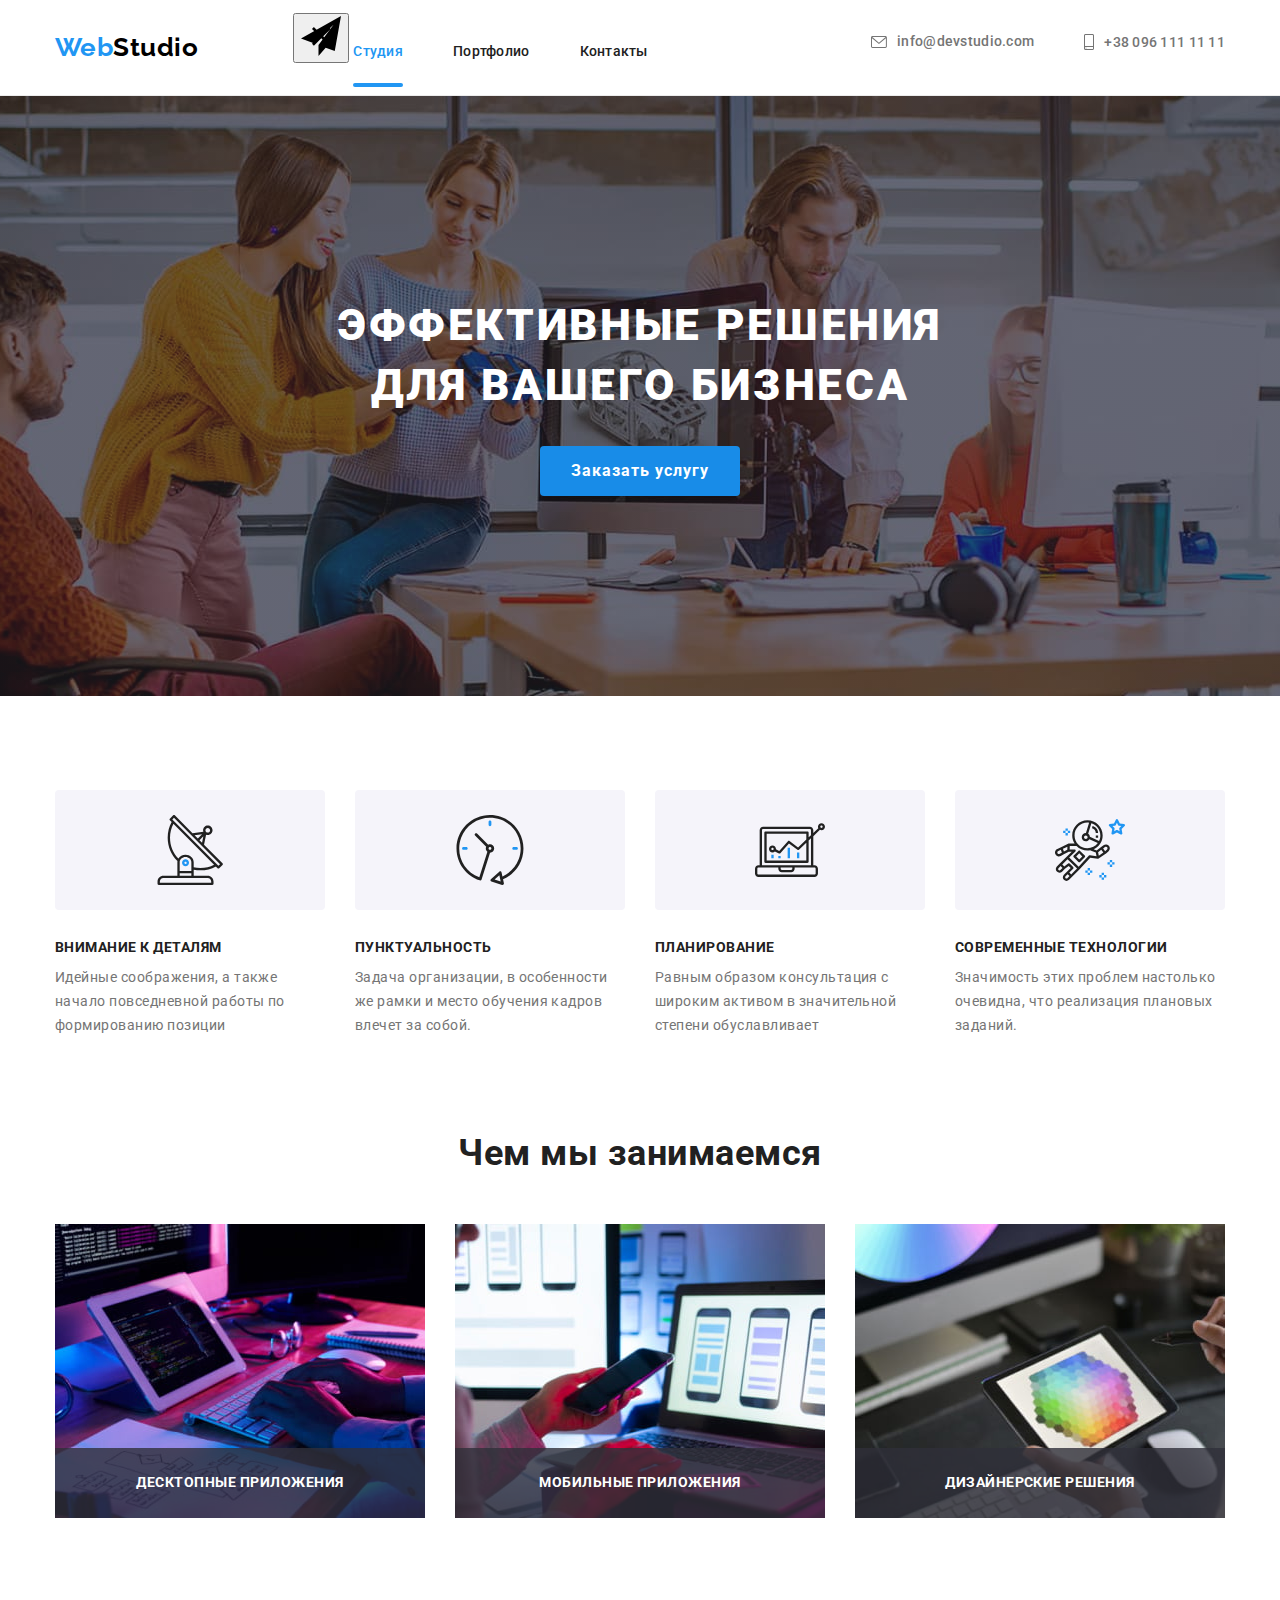
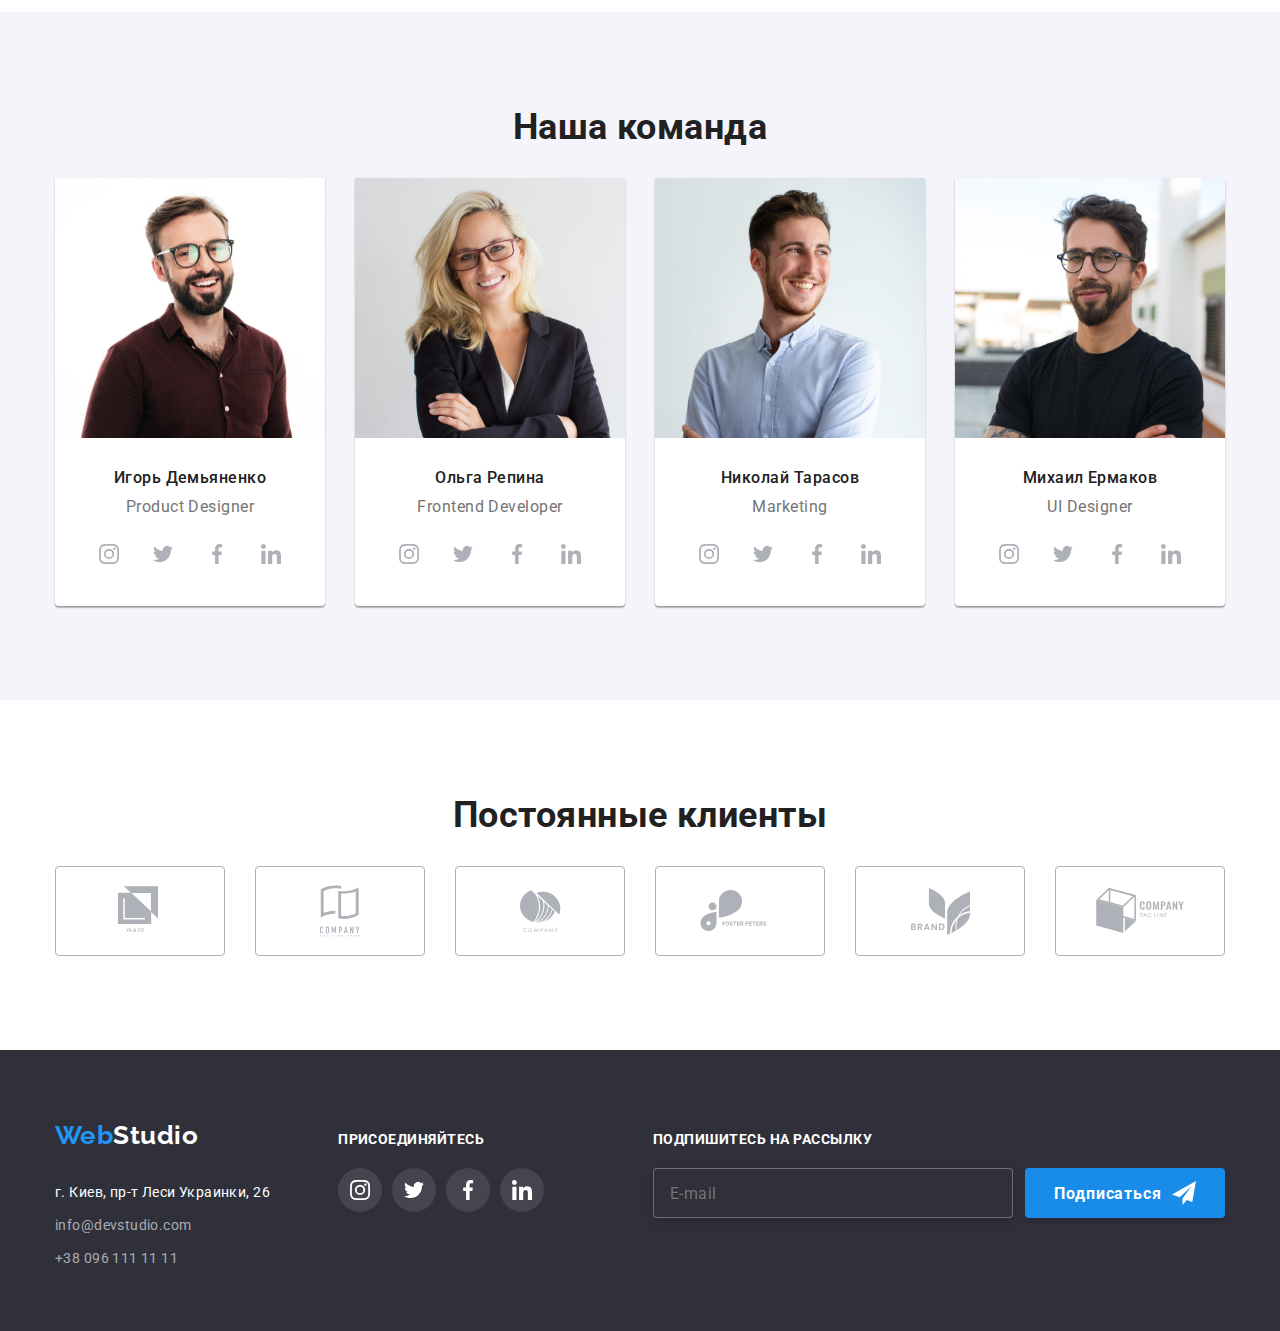
==== commit f6ae0864: "updated" ====
--- a/index.html
+++ b/index.html
@@ -16,6 +16,12 @@
     <div class="header-block container">
         <nav>
             <a class="logo logo--header" href="./index.html">Web<span class="logo__text--black">Studio</span></a>
+            <button class="nav-button" type="button">
+            <svg class="nav-button__icon" width=40 height=40>
+                <use href="./images/icons/icons.svg#icon-icon-send"></use>
+                <use href="./images/icons/icons.svg#icon-nav-close"></use>
+            </svg>
+            </button>
             <ul class="nav-links list">
                 <li class="nav-links__item"><a href="./index.html" class="link nav-links__link current">Студия</a></li>
                 <li class="nav-links__item"><a href="./portfolio.html" class="link nav-links__link">Портфолио</a></li>
--- a/css/main.min.css
+++ b/css/main.min.css
@@ -1,2 +1,2 @@
-:root{--secondary-background-color: #2f303a;--primary-text-color: #757575;--primary-header-color: #212121;--secondary-header-color: #ffffff;--footer-contacts-color: rgba(255, 255, 255, 0.6);--focus-color: #2196f3;--header-logo-color: #000000;--button-background-color: #188ce8;--filter-button-background: #f5f4fa;--list-items-gaps: 30px;--header-to-lists-gap: 50px;--header-to-lists-gap-mobile: 30px;--secondary-headers-gap: 10px;--descr-margins: 20px 24px;--timing-animation: cubic-bezier(0.4, 0, 0.2, 1);--transition-duration: 250ms}body{font-family:Roboto, sans-serif;font-style:normal;color:var(--primary-text-color);letter-spacing:0.03em;background-color:var(--secondary-header-color)}.container{width:100%;padding-left:15px;padding-right:15px;margin-left:auto;margin-right:auto}@media screen and (min-width: 480px){.container{max-width:480px}}@media screen and (min-width: 768px){.container{max-width:768px}}@media screen and (min-width: 1200px){.container{max-width:1200px}}.list{margin-top:0px;margin-bottom:0px;padding-left:0px;list-style:none}.link{text-decoration:none}img{display:block;max-width:100%;height:auto}.section{padding-top:60px;padding-bottom:60px}@media screen and (min-width: 1200px){.section{padding-top:94px;padding-bottom:94px}}.section-header{margin-top:0px;margin-bottom:var(--header-to-lists-gap-mobile);font-weight:700;font-size:28px;line-height:1.18;text-align:center;color:var(--primary-header-color)}@media screen and (min-width: 1200px){.section-header{font-size:36px;line-height:1.17}}.title-hidden{position:absolute;width:1px;height:1px;margin:-1px;padding:0;overflow:hidden;border:0;clip:rect(0 0 0 0)}.secondary-titles{margin-top:0px;font-weight:700;font-size:14px;line-height:1.14;text-transform:uppercase}.social-links-header{margin-top:0px;margin-bottom:20px;text-align:center;color:var(--secondary-header-color)}@media screen and (min-width: 1200px){.social-links-header{text-align:start}}.header{border-bottom:1px solid #ececec}@media screen and (min-width: 768px){.header-block{display:flex;align-items:center;justify-content:space-between}}.logo{display:inline-block;font-family:Raleway;font-style:normal;font-weight:700;color:var(--focus-color);text-decoration:none;font-size:24px;line-height:1.16}.logo .logo__text--black{transition:color var(--transition-duration) var(--timing-animation);color:var(--header-logo-color)}.logo .logo__text--white{transition:color var(--transition-duration) var(--timing-animation);color:var(--secondary-header-color)}.logo:focus .logo__text--black,.logo:hover .logo__text--black{color:var(--focus-color)}.logo:focus .logo__text--white,.logo:hover .logo__text--white{color:var(--focus-color)}@media screen and (min-width: 1200px){.logo{font-size:26px;line-height:1.19}}.logo--header{margin-right:0px;padding-top:16px;padding-bottom:16px}@media screen and (min-width: 768px){.logo--header{margin-right:90px;padding-top:26px;padding-bottom:26px}}@media screen and (min-width: 1200px){.logo--header{padding-top:32px;padding-bottom:32px}}.logo--footer{padding:10px 0px;margin-left:auto;margin-right:auto}.nav-links{display:none}@media screen and (min-width: 768px){.nav-links{display:inline-flex;margin-right:auto;margin-top:0px;margin-bottom:0px}.nav-links .nav-links__link{padding-top:32px;padding-bottom:32px;font-weight:500;font-size:14px;line-height:1.14;letter-spacing:0.02em;color:var(--primary-header-color);transition:color var(--transition-duration) var(--timing-animation)}.nav-links .nav-links__link.current{position:relative;padding-bottom:28px;color:var(--focus-color)}.nav-links__link.current::after{position:absolute;bottom:0%;left:0%;content:'';display:block;width:100%;height:4px;border-radius:2px;background-color:var(--focus-color)}.nav-links__link:hover,.nav-links__link:focus{color:var(--focus-color)}.nav-links__item:not(:last-child){margin-right:50px}}.nav-contacts{display:none}@media screen and (min-width: 768px){.nav-contacts{display:block}.nav-contacts .nav-contacts__item:not(:last-child){margin-bottom:10px}.nav-contacts .nav-contacts__link{display:block;font-weight:500;font-size:12px;line-height:1.17;letter-spacing:0.02em;color:var(--primary-text-color);transition:color var(--transition-duration) var(--timing-animation)}.nav-contacts .nav-contacts__icon{fill:var(--primary-text-color);margin-right:8px;transition:fill var(--transition-duration) var(--timing-animation)}.nav-contacts__link:hover,.nav-contacts__link:focus{color:var(--focus-color)}.nav-contacts__link:hover .nav-contacts__icon,.nav-contacts__link:focus .nav-contacts__icon{fill:var(--focus-color)}}@media screen and (min-width: 1200px){.nav-contacts{display:inline-flex;justify-content:end;margin-top:0px;margin-bottom:0px}.nav-contacts .nav-contacts__item:not(:last-child){margin-right:50px}.nav-contacts .nav-contacts__link{display:flex;justify-content:center;align-items:center;padding-top:32px;padding-bottom:32px;font-size:14px;line-height:1.14}.nav-contacts .nav-contacts__icon{margin-right:10px}}.hero{max-width:1600px;height:600px;margin-left:auto;margin-right:auto;padding-top:200px;padding-bottom:200px;background-image:linear-gradient(rgba(47,48,58,0.4), rgba(47,48,58,0.4)),url(../images/img_hero.jpg);background-repeat:no-repeat;background-position:center;background-size:cover;background-color:var(--secondary-background-color)}.hero-title{width:100%;margin-top:0px;margin-bottom:30px;margin-left:auto;margin-right:auto;font-size:26px;line-height:1.62;font-weight:900;text-align:center;letter-spacing:0.06em;text-transform:uppercase;color:var(--secondary-header-color)}@media screen and (min-width: 480px){.hero-title{max-width:360px}}@media screen and (min-width: 1200px){.hero-title{max-width:700px;font-size:44px;line-height:1.36}}.button{display:flex;align-items:center;justify-content:center;border-radius:4px;border-width:0px;padding:0px;width:200px;height:50px;font-family:inherit;font-weight:700;font-size:16px;line-height:1.87;letter-spacing:0.06em;text-align:center;cursor:pointer;box-shadow:0px 4px 4px rgba(0,0,0,0.15);border-color:var(--button-background-color);color:var(--secondary-header-color);background-color:var(--button-background-color)}.button-center{margin-left:auto;margin-right:auto}.modal--button{position:absolute;top:8px;right:8px;width:30px;height:30px;box-shadow:none;border:1px solid rgba(0,0,0,0.1);border-radius:50%;background-color:var(--secondary-header-color);transition:fill var(--transition-duration) var(--timing-animation)}.modal--button:hover .modal__icon,.modal--button:focus .modal__icon{fill:var(--focus-color);cursor:pointer}.project-filter__button{display:inline-block;align-items:center;margin-top:0px;margin-bottom:0px;padding:6px 22px;font-family:inherit;font-weight:500;font-size:16px;line-height:1.62;letter-spacing:0.03em;text-align:center;box-shadow:none;border-radius:4px;border-width:0px;border-color:var(--button-background-color);cursor:pointer;color:var(--primary-header-color);background-color:var(--filter-button-background);transition:box-shadow var(--transition-duration) var(--timing-animation),background-color var(--transition-duration) var(--timing-animation),color var(--transition-duration) var(--timing-animation)}.project-filter__button:hover,.project-filter__button:focus{box-shadow:0px 4px 4px rgba(0,0,0,0.15);background-color:var(--focus-color);color:var(--secondary-header-color)}.backdrop{position:fixed;z-index:2;top:0;left:0;width:100vw;height:100vh;visibility:visible;opacity:1;background-color:rgba(0,0,0,0.2);transition:opacity var(--transition-duration) var(--timing-animation),transform var(--transition-duration) var(--timing-animation)}.backdrop.is-hidden{visibility:hidden;opacity:0;pointer-events:none;transform:translateY(-100%)}.modal{position:absolute;top:50%;left:50%;transform:translate(-50%, -50%);display:flex;flex-direction:column;align-items:center;max-height:581px;max-width:528px;border-radius:4px;padding:40px;background-color:var(--secondary-header-color);box-shadow:0px 1px 3px rgba(0,0,0,0.12),0px 1px 1px rgba(0,0,0,0.14),0px 2px 1px rgba(0,0,0,0.2)}.modal-title{height:23px;margin-top:0px;margin-bottom:12px;font-weight:700;font-size:20px;line-height:1.15;color:var(--primary-header-color)}.user-form{width:450px}.user-form .user-form__labels{display:inline-block;height:14px;margin-bottom:4px;font-weight:400;font-size:12px;line-height:1.67;letter-spacing:0.01em;color:var(--primary-text-color)}.user-form .user-form__input-field{position:relative;display:flex;align-items:center;width:100%;height:40px;margin-bottom:10px}.user-form .user-form__input{display:inline-block;width:100%;height:100%;padding:12px 42px;border:1px solid rgba(33,33,33,0.2);border-radius:4px;transition:border-color var(--transition-duration) var(--timing-animation)}.user-form .user-form__icon{position:absolute;top:11px;left:12px;display:block;fill:var(--primary-header-color);transition:fill var(--transition-duration) var(--timing-animation)}.user-form__input-field:focus-within .user-form__icon{cursor:pointer;fill:var(--focus-color)}.user-form .user-form__textarea{width:100%;height:120px;resize:none;padding:12px 16px;font-weight:400;font-size:12px;line-height:1.17;letter-spacing:0.01em;border:1px solid rgba(33,33,33,0.2);border-radius:4px;transition:border-color var(--transition-duration) var(--timing-animation)}.user-form__input:focus,.user-form__textarea:focus{outline-color:var(--focus-color);outline:thin;border-color:var(--focus-color);cursor:pointer}.user-form .user-form__agreement{position:relative;display:flex;align-items:center;justify-content:center;height:24px;margin-top:20px;margin-bottom:30px;font-weight:400;font-size:14px;line-height:1.71;color:var(--primary-text-color)}.user-form .user-form__checkbox{position:absolute;width:1px;height:1px;margin:-1px;padding:0;overflow:hidden;border:0;clip:rect(0 0 0 0)}.user-form .user-form__icon-check{margin-right:7px;border-radius:2px;fill:var(--primary-header-color)}.user-form__checkbox:checked ~ .user-form__icon-check{cursor:pointer;background-color:var(--focus-color);background-image:url("../images/icons/icon-checked.svg");background-size:contain;background-origin:border-box;fill:var(--focus-color)}.user-form .checkbox:focus ~ .icon-check{fill:var(--focus-color)}.user-form .user-form__link-agreement{margin-left:4px}.features{padding-bottom:0px}.feature-list{display:flex;flex-wrap:wrap;margin-left:calc(-1 * var(--list-items-gaps));margin-top:calc(-1 * var(--list-items-gaps))}@media screen and (min-width: 480px){.feature-list{max-width:480px}}@media screen and (min-width: 768px){.feature-list{max-width:768px}}@media screen and (min-width: 1200px){.feature-list{max-width:1200px}}.feature-list__item{flex-basis:calc(100% / 1 - var(--list-items-gaps));margin-left:var(--list-items-gaps);margin-top:var(--list-items-gaps)}@media screen and (min-width: 768px){.feature-list__item{flex-basis:calc(100% / 2 - var(--list-items-gaps))}}@media screen and (min-width: 1200px){.feature-list__item{flex-basis:calc(100% / 4 - var(--list-items-gaps))}}.feature-list__icon-block{display:flex;justify-content:center;align-items:center;height:120px;border-radius:4px;margin-bottom:30px;background-color:var(--filter-button-background)}.feature-list__titles{margin-bottom:var(--secondary-headers-gap);color:var(--primary-header-color)}.feature-list__paragraphs{margin-top:0px;margin-bottom:0px;font-size:14px;line-height:1.71;color:var(--primary-text-color)}.directions-title{display:none}@media screen and (min-width: 1200px){.directions-title{display:block;margin-left:auto;margin-right:auto;margin-top:0px;margin-bottom:var(--header-to-lists-gap);font-weight:700;font-size:36px;line-height:1.17;text-align:center;color:var(--primary-header-color)}}.directions-list{display:none}@media screen and (min-width: 1200px){.directions-list{display:block;display:flex;flex-wrap:wrap;text-align:center;margin-left:calc(-1 * var(--list-items-gaps));margin-top:calc(-1 * var(--list-items-gaps))}}.directions-list__item{position:relative;flex-basis:calc(100% / 3 - var(--list-items-gaps));margin-left:var(--list-items-gaps);margin-top:var(--list-items-gaps)}.directions-list__desc{position:absolute;width:100%;left:50%;bottom:0%;transform:translate(-50%);padding:27px 0px;margin:0px;background-color:rgba(47,48,58,0.8);color:var(--secondary-header-color)}.our-team{background-color:var(--filter-button-background)}.team-list{display:flex;flex-wrap:wrap;margin-left:calc(-1 * var(--list-items-gaps));margin-top:calc(-1 * var(--list-items-gaps))}@media screen and (min-width: 480px){.team-list{max-width:480px}}@media screen and (min-width: 768px){.team-list{max-width:768px}}@media screen and (min-width: 1200px){.team-list{max-width:1200px}}.employee-card{flex-basis:calc(100% / 1 - var(--list-items-gaps));margin-left:var(--list-items-gaps);margin-top:var(--list-items-gaps);box-shadow:0px 1px 3px rgba(0,0,0,0.12),0px 1px 1px rgba(0,0,0,0.14),0px 2px 1px rgba(0,0,0,0.2);border-radius:0px 0px 4px 4px;background-color:var(--secondary-header-color)}@media screen and (min-width: 768px){.employee-card{flex-basis:calc(100% / 2 - var(--list-items-gaps))}}@media screen and (min-width: 1200px){.employee-card{flex-basis:calc(100% / 4 - var(--list-items-gaps))}}.employee-card__profile{padding-top:var(--list-items-gaps);padding-bottom:var(--list-items-gaps)}.employee-card__name{margin-top:0px;margin-bottom:var(--secondary-headers-gap);font-weight:500;font-size:16px;line-height:1.19;text-align:center;color:var(--primary-header-color)}.employee-card__position{margin-top:0px;margin-bottom:16px;font-size:16px;line-height:1.19;text-align:center;color:var(--primary-text-color)}.social-links{display:flex;align-items:center;justify-content:center}.social-links__item:not(:first-child){margin-left:10px}.social-links .social-links__link{display:flex;align-items:center;justify-content:center;width:44px;height:44px;border-radius:50%;background-color:var(--secondary-header-color);transition:background-color var(--transition-duration) var(--timing-animation)}.social-links .social-links__link--bgc{background-color:rgba(255,255,255,0.1)}.social-links .social-links__icon{fill:#afb1b8;transition:fill var(--transition-duration) var(--timing-animation)}.social-links .social-links__icon--white{fill:var(--secondary-header-color)}.social-links__link:focus .social-links__icon,.social-links__link:hover .social-links__icon{fill:var(--secondary-header-color)}.social-links__link:focus,.social-links__link:hover{background-color:var(--focus-color)}.regular-clients__list{display:flex;flex-wrap:wrap;margin-left:calc(-1 * var(--list-items-gaps));margin-top:calc(-1 * var(--list-items-gaps))}@media screen and (min-width: 480px){.regular-clients__list{max-width:480px}}@media screen and (min-width: 768px){.regular-clients__list{max-width:768px}}@media screen and (min-width: 1200px){.regular-clients__list{max-width:1200px}}.clients-company{flex-basis:calc(100% / 2 - var(--list-items-gaps));margin-left:var(--list-items-gaps);margin-top:var(--list-items-gaps)}@media screen and (min-width: 768px){.clients-company{flex-basis:calc(100% / 3 - var(--list-items-gaps))}}@media screen and (min-width: 1200px){.clients-company{flex-basis:calc(100% / 6 - var(--list-items-gaps))}}.clients-company .clients-company__link{display:flex;align-items:center;justify-content:center;max-width:210px;height:90px;border-radius:4px;border:1px solid #afb1b8;transition:border-color var(--transition-duration) var(--timing-animation)}@media screen and (min-width: 480px){.clients-company .clients-company__link{min-width:210px}}@media screen and (min-width: 768px){.clients-company .clients-company__link{min-width:225px}}@media screen and (min-width: 1200px){.clients-company .clients-company__link{min-width:170px}}.clients-company .clients-company__icon{fill:#afb1b8;transition:fill var(--transition-duration) var(--timing-animation)}.clients-company__link:hover .clients-company__icon,.clients-company__link:focus .clients-company__icon{fill:var(--focus-color)}.clients-company__link:hover,.clients-company__link:focus{border-color:var(--focus-color)}.footer{padding-top:60px;padding-bottom:60px;background-color:var(--secondary-background-color)}.footer-laptop{margin-bottom:60px}@media screen and (min-width: 768px){.footer-laptop{display:flex;align-items:baseline;justify-content:space-around}}@media screen and (min-width: 1200px){.footer-laptop{display:flex;align-items:baseline;justify-content:space-between;margin-bottom:0px}}.footer-blocks{text-align:center}@media screen and (min-width: 1200px){.footer-blocks{display:flex;align-items:baseline;justify-content:space-between;text-align:start}}@media screen and (min-width: 1200px){.contacts-block{display:inline-block}}.contacts-block:nth-child(1){margin-bottom:60px}@media screen and (min-width: 768px){.contacts-block:nth-child(1){margin-bottom:0px}}@media screen and (min-width: 1200px){.contacts-block:nth-child(1){margin-right:68px}}.address{margin-top:20px;font-style:normal}.footer-contacts:not(:last-child){margin-bottom:9px}.footer-contacts__link{font-size:14px;line-height:1.71;letter-spacing:0.03em;color:var(--footer-contacts-color);transition:color var(--transition-duration) var(--timing-animation)}.footer-contacts__link:hover,.footer-contacts__link:focus{color:var(--focus-color)}.footer-contacts__link--map{color:var(--secondary-header-color);transition:color var(--transition-duration) var(--timing-animation)}.footer-contacts__link--map:focus,.footer-contacts__link--map:hover{color:var(--focus-color)}@media screen and (min-width: 1200px){.subscribe-form{display:flex;align-items:baseline;justify-content:space-between}}.subscribe-form__input{width:100%;height:50px;margin-right:auto;margin-left:auto;padding:15px 16px;margin-bottom:20px;outline:thin;filter:drop-shadow(0px 4px 4px rgba(0,0,0,0.15));border:1px solid rgba(255,255,255,0.3);border-radius:4px;font-weight:400;font-size:16px;line-height:1.25;align-items:center;letter-spacing:0.03em;color:rgba(255,255,255,0.6);background-color:var(--secondary-background-color)}@media screen and (min-width: 480px){.subscribe-form__input{max-width:450px}}@media screen and (min-width: 1200px){.subscribe-form__input{width:360px;max-width:360px;margin-bottom:0px;margin-right:12px}}.subscribe-button{margin-left:auto;margin-right:auto}@media screen and (min-width: 1200px){.subscribe-button{margin-left:0px;margin-right:0px}}.subscribe-form__icon{margin-left:10px;fill:var(--secondary-header-color)}.project-filter{display:flex;margin-bottom:var(--header-to-lists-gap);margin-top:0px;justify-content:center}.project-filter__item:not(:last-child){margin-right:8px}.cardset-list{display:flex;flex-wrap:wrap;margin-left:calc(-1 * var(--list-items-gaps));margin-top:calc(-1 * var(--list-items-gaps))}.project-card{flex-basis:calc(100% / 3 - var(--list-items-gaps));border:1px solid #eeeeee;margin-left:var(--list-items-gaps);margin-top:var(--list-items-gaps);transition:box-shadow var(--transition-duration) var(--timing-animation)}.project-card:hover,.project-card:focus{box-shadow:0px 1px 1px rgba(0,0,0,0.12),0px 4px 4px rgba(0,0,0,0.06),1px 4px 6px rgba(0,0,0,0.16)}.project-card .project-card__content{position:relative;overflow:hidden}.project-card .project-card__overlay{position:absolute;width:100%;height:100%;display:flex;align-items:center;justify-content:center;padding:0px 24px;margin:0;font-weight:400;font-size:18px;line-height:1.56;letter-spacing:0.03em;color:var(--secondary-header-color);background-color:rgba(33,150,243,0.9);transition:transform var(--transition-duration) var(--timing-animation)}.project-card__link:hover .project-card__overlay,.project-card__link:focus .project-card__overlay{transform:translateY(-100%)}.project-card .project-card__descr{padding:var(--descr-margins)}.project-card .project-card__name{margin-top:0px;margin-bottom:4px;font-weight:700;font-size:18px;line-height:2;letter-spacing:0.06em;color:var(--primary-header-color)}.project-card .project-card__type{margin-top:0px;margin-bottom:0px;font-size:16px;line-height:1.87;color:var(--primary-text-color)}
+:root{--secondary-background-color: #2f303a;--primary-text-color: #757575;--primary-header-color: #212121;--secondary-header-color: #ffffff;--footer-contacts-color: rgba(255, 255, 255, 0.6);--focus-color: #2196f3;--header-logo-color: #000000;--button-background-color: #188ce8;--filter-button-background: #f5f4fa;--list-items-gaps: 30px;--header-to-lists-gap: 50px;--header-to-lists-gap-mobile: 30px;--secondary-headers-gap: 10px;--descr-margins: 20px 24px;--timing-animation: cubic-bezier(0.4, 0, 0.2, 1);--transition-duration: 250ms}body{font-family:Roboto, sans-serif;font-style:normal;color:var(--primary-text-color);letter-spacing:0.03em;background-color:var(--secondary-header-color)}.container{width:100%;padding-left:15px;padding-right:15px;margin-left:auto;margin-right:auto}@media screen and (min-width: 480px){.container{max-width:480px}}@media screen and (min-width: 768px){.container{max-width:768px}}@media screen and (min-width: 1200px){.container{max-width:1200px}}.list{margin-top:0px;margin-bottom:0px;padding-left:0px;list-style:none}.link{text-decoration:none}img{display:block;max-width:100%;height:auto}.section{padding-top:60px;padding-bottom:60px}@media screen and (min-width: 1200px){.section{padding-top:94px;padding-bottom:94px}}.section-header{margin-top:0px;margin-bottom:var(--header-to-lists-gap-mobile);font-weight:700;font-size:28px;line-height:1.18;text-align:center;color:var(--primary-header-color)}@media screen and (min-width: 1200px){.section-header{font-size:36px;line-height:1.17}}.title-hidden{position:absolute;width:1px;height:1px;margin:-1px;padding:0;overflow:hidden;border:0;clip:rect(0 0 0 0)}.secondary-titles{margin-top:0px;font-weight:700;font-size:14px;line-height:1.14;text-transform:uppercase}.social-links-header{margin-top:0px;margin-bottom:20px;text-align:center;color:var(--secondary-header-color)}@media screen and (min-width: 1200px){.social-links-header{text-align:start}}.header{border-bottom:1px solid #ececec}@media screen and (min-width: 768px){.header-block{display:flex;align-items:center;justify-content:space-between}}.logo{display:inline-block;font-family:Raleway;font-style:normal;font-weight:700;color:var(--focus-color);text-decoration:none;font-size:24px;line-height:1.16}.logo .logo__text--black{transition:color var(--transition-duration) var(--timing-animation);color:var(--header-logo-color)}.logo .logo__text--white{transition:color var(--transition-duration) var(--timing-animation);color:var(--secondary-header-color)}.logo:focus .logo__text--black,.logo:hover .logo__text--black{color:var(--focus-color)}.logo:focus .logo__text--white,.logo:hover .logo__text--white{color:var(--focus-color)}@media screen and (min-width: 1200px){.logo{font-size:26px;line-height:1.19}}.logo--header{margin-right:0px;padding-top:16px;padding-bottom:16px}@media screen and (min-width: 768px){.logo--header{margin-right:90px;padding-top:26px;padding-bottom:26px}}@media screen and (min-width: 1200px){.logo--header{padding-top:32px;padding-bottom:32px}}.logo--footer{padding:10px 0px;margin-left:auto;margin-right:auto}.nav-links{display:none}@media screen and (min-width: 768px){.nav-links{display:inline-flex;margin-right:auto;margin-top:0px;margin-bottom:0px}.nav-links .nav-links__link{padding-top:32px;padding-bottom:32px;font-weight:500;font-size:14px;line-height:1.14;letter-spacing:0.02em;color:var(--primary-header-color);transition:color var(--transition-duration) var(--timing-animation)}.nav-links .nav-links__link.current{position:relative;padding-bottom:28px;color:var(--focus-color)}.nav-links__link.current::after{position:absolute;bottom:0%;left:0%;content:'';display:block;width:100%;height:4px;border-radius:2px;background-color:var(--focus-color)}.nav-links__link:hover,.nav-links__link:focus{color:var(--focus-color)}.nav-links__item:not(:last-child){margin-right:50px}}.nav-contacts{display:none}@media screen and (min-width: 768px){.nav-contacts{display:block}.nav-contacts .nav-contacts__item:not(:last-child){margin-bottom:10px}.nav-contacts .nav-contacts__link{display:block;font-weight:500;font-size:12px;line-height:1.17;letter-spacing:0.02em;color:var(--primary-text-color);transition:color var(--transition-duration) var(--timing-animation)}.nav-contacts .nav-contacts__icon{fill:var(--primary-text-color);margin-right:8px;transition:fill var(--transition-duration) var(--timing-animation)}.nav-contacts__link:hover,.nav-contacts__link:focus{color:var(--focus-color)}.nav-contacts__link:hover .nav-contacts__icon,.nav-contacts__link:focus .nav-contacts__icon{fill:var(--focus-color)}}@media screen and (min-width: 1200px){.nav-contacts{display:inline-flex;justify-content:end;margin-top:0px;margin-bottom:0px}.nav-contacts .nav-contacts__item:not(:last-child){margin-right:50px}.nav-contacts .nav-contacts__link{display:flex;justify-content:center;align-items:center;padding-top:32px;padding-bottom:32px;font-size:14px;line-height:1.14}.nav-contacts .nav-contacts__icon{margin-right:10px}}.hero{max-width:1600px;height:600px;margin-left:auto;margin-right:auto;padding-top:200px;padding-bottom:200px;background-image:linear-gradient(rgba(47,48,58,0.4), rgba(47,48,58,0.4)),url(../images/img_hero.jpg);background-repeat:no-repeat;background-position:center;background-size:cover;background-color:var(--secondary-background-color)}.hero-title{width:100%;margin-top:0px;margin-bottom:30px;margin-left:auto;margin-right:auto;font-size:26px;line-height:1.62;font-weight:900;text-align:center;letter-spacing:0.06em;text-transform:uppercase;color:var(--secondary-header-color)}@media screen and (min-width: 480px){.hero-title{max-width:360px}}@media screen and (min-width: 1200px){.hero-title{max-width:700px;font-size:44px;line-height:1.36}}.button{display:flex;align-items:center;justify-content:center;border-radius:4px;border-width:0px;padding:0px;width:200px;height:50px;font-family:inherit;font-weight:700;font-size:16px;line-height:1.87;letter-spacing:0.06em;text-align:center;cursor:pointer;box-shadow:0px 4px 4px rgba(0,0,0,0.15);border-color:var(--button-background-color);color:var(--secondary-header-color);background-color:var(--button-background-color)}.button-center{margin-left:auto;margin-right:auto}.modal--button{position:absolute;top:8px;right:8px;width:30px;height:30px;box-shadow:none;border:1px solid rgba(0,0,0,0.1);border-radius:50%;background-color:var(--secondary-header-color);transition:fill var(--transition-duration) var(--timing-animation)}.modal--button:hover .modal__icon,.modal--button:focus .modal__icon{fill:var(--focus-color);cursor:pointer}.project-filter__button{display:inline-block;align-items:center;margin-top:0px;margin-bottom:0px;padding:6px 22px;font-family:inherit;font-weight:500;font-size:16px;line-height:1.62;letter-spacing:0.03em;text-align:center;box-shadow:none;border-radius:4px;border-width:0px;border-color:var(--button-background-color);cursor:pointer;color:var(--primary-header-color);background-color:var(--filter-button-background);transition:box-shadow var(--transition-duration) var(--timing-animation),background-color var(--transition-duration) var(--timing-animation),color var(--transition-duration) var(--timing-animation)}.project-filter__button:hover,.project-filter__button:focus{box-shadow:0px 4px 4px rgba(0,0,0,0.15);background-color:var(--focus-color);color:var(--secondary-header-color)}.backdrop{position:fixed;z-index:2;top:0;left:0;width:100vw;height:100vh;visibility:visible;opacity:1;background-color:rgba(0,0,0,0.2);transition:opacity var(--transition-duration) var(--timing-animation),transform var(--transition-duration) var(--timing-animation)}.backdrop.is-hidden{visibility:hidden;opacity:0;pointer-events:none;transform:translateY(-100%)}.modal{position:absolute;top:50%;left:50%;transform:translate(-50%, -50%);display:flex;flex-direction:column;align-items:center;max-height:581px;max-width:528px;border-radius:4px;padding:40px;background-color:var(--secondary-header-color);box-shadow:0px 1px 3px rgba(0,0,0,0.12),0px 1px 1px rgba(0,0,0,0.14),0px 2px 1px rgba(0,0,0,0.2)}.modal-title{height:23px;margin-top:0px;margin-bottom:12px;font-weight:700;font-size:20px;line-height:1.15;color:var(--primary-header-color)}.user-form{width:450px}.user-form .user-form__labels{display:inline-block;height:14px;margin-bottom:4px;font-weight:400;font-size:12px;line-height:1.67;letter-spacing:0.01em;color:var(--primary-text-color)}.user-form .user-form__input-field{position:relative;display:flex;align-items:center;width:100%;height:40px;margin-bottom:10px}.user-form .user-form__input{display:inline-block;width:100%;height:100%;padding:12px 42px;border:1px solid rgba(33,33,33,0.2);border-radius:4px;transition:border-color var(--transition-duration) var(--timing-animation)}.user-form .user-form__icon{position:absolute;top:11px;left:12px;display:block;fill:var(--primary-header-color);transition:fill var(--transition-duration) var(--timing-animation)}.user-form__input-field:focus-within .user-form__icon{cursor:pointer;fill:var(--focus-color)}.user-form .user-form__textarea{width:100%;height:120px;resize:none;padding:12px 16px;font-weight:400;font-size:12px;line-height:1.17;letter-spacing:0.01em;border:1px solid rgba(33,33,33,0.2);border-radius:4px;transition:border-color var(--transition-duration) var(--timing-animation)}.user-form__input:focus,.user-form__textarea:focus{outline-color:var(--focus-color);outline:thin;border-color:var(--focus-color);cursor:pointer}.user-form .user-form__agreement{position:relative;display:flex;align-items:center;justify-content:center;height:24px;margin-top:20px;margin-bottom:30px;font-weight:400;font-size:14px;line-height:1.71;color:var(--primary-text-color)}.user-form .user-form__checkbox{position:absolute;width:1px;height:1px;margin:-1px;padding:0;overflow:hidden;border:0;clip:rect(0 0 0 0)}.user-form .user-form__icon-check{margin-right:7px;border-radius:2px;fill:var(--primary-header-color)}.user-form__checkbox:checked ~ .user-form__icon-check{cursor:pointer;background-color:var(--focus-color);background-image:url("../images/icons/icon-checked.svg");background-size:contain;background-origin:border-box;fill:var(--focus-color)}.user-form .checkbox:focus ~ .icon-check{fill:var(--focus-color)}.user-form .user-form__link-agreement{margin-left:4px}.features{padding-bottom:0px}.feature-list{display:flex;flex-wrap:wrap;margin-left:calc(-1 * var(--list-items-gaps));margin-top:calc(-1 * var(--list-items-gaps))}@media screen and (min-width: 480px){.feature-list{max-width:480px}}@media screen and (min-width: 768px){.feature-list{max-width:768px}}@media screen and (min-width: 1200px){.feature-list{max-width:1200px}}.feature-list__item{flex-basis:calc(100% / 1 - var(--list-items-gaps));margin-left:var(--list-items-gaps);margin-top:var(--list-items-gaps)}@media screen and (min-width: 768px){.feature-list__item{flex-basis:calc(100% / 2 - var(--list-items-gaps))}}@media screen and (min-width: 1200px){.feature-list__item{flex-basis:calc(100% / 4 - var(--list-items-gaps))}}.feature-list__icon-block{display:flex;justify-content:center;align-items:center;height:120px;border-radius:4px;margin-bottom:30px;background-color:var(--filter-button-background)}.feature-list__titles{margin-bottom:var(--secondary-headers-gap);color:var(--primary-header-color)}.feature-list__paragraphs{margin-top:0px;margin-bottom:0px;font-size:14px;line-height:1.71;color:var(--primary-text-color)}.directions-title{display:none}@media screen and (min-width: 1200px){.directions-title{display:block;margin-left:auto;margin-right:auto;margin-top:0px;margin-bottom:var(--header-to-lists-gap);font-weight:700;font-size:36px;line-height:1.17;text-align:center;color:var(--primary-header-color)}}.directions-list{display:none}@media screen and (min-width: 1200px){.directions-list{display:block;display:flex;flex-wrap:wrap;text-align:center;margin-left:calc(-1 * var(--list-items-gaps));margin-top:calc(-1 * var(--list-items-gaps))}}.directions-list__item{position:relative;flex-basis:calc(100% / 3 - var(--list-items-gaps));margin-left:var(--list-items-gaps);margin-top:var(--list-items-gaps)}.directions-list__desc{position:absolute;width:100%;left:50%;bottom:0%;transform:translate(-50%);padding:27px 0px;margin:0px;background-color:rgba(47,48,58,0.8);color:var(--secondary-header-color)}.our-team{background-color:var(--filter-button-background)}.team-list{display:flex;flex-wrap:wrap;margin-left:calc(-1 * var(--list-items-gaps));margin-top:calc(-1 * var(--list-items-gaps))}@media screen and (min-width: 480px){.team-list{max-width:480px}}@media screen and (min-width: 768px){.team-list{max-width:768px}}@media screen and (min-width: 1200px){.team-list{max-width:1200px}}.employee-card{flex-basis:calc(100% / 1 - var(--list-items-gaps));margin-left:var(--list-items-gaps);margin-top:var(--list-items-gaps);box-shadow:0px 1px 3px rgba(0,0,0,0.12),0px 1px 1px rgba(0,0,0,0.14),0px 2px 1px rgba(0,0,0,0.2);border-radius:0px 0px 4px 4px;background-color:var(--secondary-header-color)}@media screen and (min-width: 768px){.employee-card{flex-basis:calc(100% / 2 - var(--list-items-gaps))}}@media screen and (min-width: 1200px){.employee-card{flex-basis:calc(100% / 4 - var(--list-items-gaps))}}.employee-card__profile{padding-top:var(--list-items-gaps);padding-bottom:var(--list-items-gaps)}.employee-card__name{margin-top:0px;margin-bottom:var(--secondary-headers-gap);font-weight:500;font-size:16px;line-height:1.19;text-align:center;color:var(--primary-header-color)}.employee-card__position{margin-top:0px;margin-bottom:16px;font-size:16px;line-height:1.19;text-align:center;color:var(--primary-text-color)}.social-links{display:flex;align-items:center;justify-content:center}.social-links__item:not(:first-child){margin-left:10px}.social-links .social-links__link{display:flex;align-items:center;justify-content:center;width:44px;height:44px;border-radius:50%;background-color:var(--secondary-header-color);transition:background-color var(--transition-duration) var(--timing-animation)}.social-links .social-links__link--bgc{background-color:rgba(255,255,255,0.1)}.social-links .social-links__icon{fill:#afb1b8;transition:fill var(--transition-duration) var(--timing-animation)}.social-links .social-links__icon--white{fill:var(--secondary-header-color)}.social-links__link:focus .social-links__icon,.social-links__link:hover .social-links__icon{fill:var(--secondary-header-color)}.social-links__link:focus,.social-links__link:hover{background-color:var(--focus-color)}.regular-clients__list{display:flex;flex-wrap:wrap;margin-left:calc(-1 * var(--list-items-gaps));margin-top:calc(-1 * var(--list-items-gaps))}@media screen and (min-width: 480px){.regular-clients__list{max-width:480px}}@media screen and (min-width: 768px){.regular-clients__list{max-width:768px}}@media screen and (min-width: 1200px){.regular-clients__list{max-width:1200px}}.clients-company{flex-basis:calc(100% / 2 - var(--list-items-gaps));margin-left:var(--list-items-gaps);margin-top:var(--list-items-gaps)}@media screen and (min-width: 768px){.clients-company{flex-basis:calc(100% / 3 - var(--list-items-gaps))}}@media screen and (min-width: 1200px){.clients-company{flex-basis:calc(100% / 6 - var(--list-items-gaps))}}.clients-company .clients-company__link{display:flex;align-items:center;justify-content:center;max-width:210px;height:90px;border-radius:4px;border:1px solid #afb1b8;transition:border-color var(--transition-duration) var(--timing-animation)}@media screen and (min-width: 480px){.clients-company .clients-company__link{min-width:210px}}@media screen and (min-width: 768px){.clients-company .clients-company__link{min-width:225px}}@media screen and (min-width: 1200px){.clients-company .clients-company__link{min-width:170px}}.clients-company .clients-company__icon{fill:#afb1b8;transition:fill var(--transition-duration) var(--timing-animation)}.clients-company__link:hover .clients-company__icon,.clients-company__link:focus .clients-company__icon{fill:var(--focus-color)}.clients-company__link:hover,.clients-company__link:focus{border-color:var(--focus-color)}.footer{padding-top:60px;padding-bottom:60px;background-color:var(--secondary-background-color)}.footer-laptop{margin-bottom:60px}@media screen and (min-width: 768px){.footer-laptop{display:flex;align-items:baseline;justify-content:space-around}}@media screen and (min-width: 1200px){.footer-laptop{display:flex;align-items:baseline;justify-content:space-between;margin-bottom:0px}}.footer-blocks{text-align:center}@media screen and (min-width: 1200px){.footer-blocks{display:flex;align-items:baseline;justify-content:space-between;text-align:start}}@media screen and (min-width: 1200px){.contacts-block{display:inline-block}}.contacts-block:nth-child(1){margin-bottom:60px}@media screen and (min-width: 768px){.contacts-block:nth-child(1){margin-bottom:0px}}@media screen and (min-width: 1200px){.contacts-block:nth-child(1){margin-right:68px}}.address{margin-top:20px;font-style:normal}.footer-contacts:not(:last-child){margin-bottom:9px}.footer-contacts__link{font-size:14px;line-height:1.71;letter-spacing:0.03em;color:var(--footer-contacts-color);transition:color var(--transition-duration) var(--timing-animation)}.footer-contacts__link:hover,.footer-contacts__link:focus{color:var(--focus-color)}.footer-contacts__link--map{color:var(--secondary-header-color);transition:color var(--transition-duration) var(--timing-animation)}.footer-contacts__link--map:focus,.footer-contacts__link--map:hover{color:var(--focus-color)}@media screen and (min-width: 1200px){.subscribe-form{display:flex;align-items:baseline;justify-content:space-between}}.subscribe-form__input{width:100%;height:50px;margin-right:auto;margin-left:auto;padding:15px 16px;margin-bottom:20px;outline:thin;filter:drop-shadow(0px 4px 4px rgba(0,0,0,0.15));border:1px solid rgba(255,255,255,0.3);border-radius:4px;font-weight:400;font-size:16px;line-height:1.25;align-items:center;letter-spacing:0.03em;color:rgba(255,255,255,0.6);background-color:var(--secondary-background-color)}@media screen and (min-width: 480px){.subscribe-form__input{max-width:450px}}@media screen and (min-width: 1200px){.subscribe-form__input{width:360px;max-width:360px;margin-bottom:0px;margin-right:12px}}.subscribe-button{margin-left:auto;margin-right:auto}@media screen and (min-width: 1200px){.subscribe-button{margin-left:0px;margin-right:0px}}.subscribe-form__icon{margin-left:10px;fill:var(--secondary-header-color)}.project-filter{display:flex;margin-bottom:var(--header-to-lists-gap);margin-top:0px;justify-content:center}.project-filter__item:not(:last-child){margin-right:8px}.cardset-list{display:flex;flex-wrap:wrap;margin-left:calc(-1 * var(--list-items-gaps));margin-top:calc(-1 * var(--list-items-gaps))}.project-card{flex-basis:calc(100% / 3 - var(--list-items-gaps));border:1px solid #eeeeee;margin-left:var(--list-items-gaps);margin-top:var(--list-items-gaps);transition:box-shadow var(--transition-duration) var(--timing-animation)}.project-card:hover,.project-card:focus{box-shadow:0px 1px 1px rgba(0,0,0,0.12),0px 4px 4px rgba(0,0,0,0.06),1px 4px 6px rgba(0,0,0,0.16)}@media screen and (min-width: 768px){.project-card:hover,.project-card:focus{flex-basis:calc(100% / 2 - var(--list-items-gaps))}}@media screen and (min-width: 1200px){.project-card:hover,.project-card:focus{flex-basis:calc(100% / 3 - var(--list-items-gaps))}}.project-card .project-card__content{position:relative;overflow:hidden}.project-card .project-card__overlay{position:absolute;width:100%;height:100%;display:flex;align-items:center;justify-content:center;padding:0px 24px;margin:0;font-weight:400;font-size:18px;line-height:1.56;letter-spacing:0.03em;color:var(--secondary-header-color);background-color:rgba(33,150,243,0.9);transition:transform var(--transition-duration) var(--timing-animation)}.project-card__link:hover .project-card__overlay,.project-card__link:focus .project-card__overlay{transform:translateY(-100%)}.project-card .project-card__descr{padding:var(--descr-margins)}.project-card .project-card__name{margin-top:0px;margin-bottom:4px;font-weight:700;font-size:18px;line-height:2;letter-spacing:0.06em;color:var(--primary-header-color)}.project-card .project-card__type{margin-top:0px;margin-bottom:0px;font-size:16px;line-height:1.87;color:var(--primary-text-color)}
 /*# sourceMappingURL=main.min.css.map */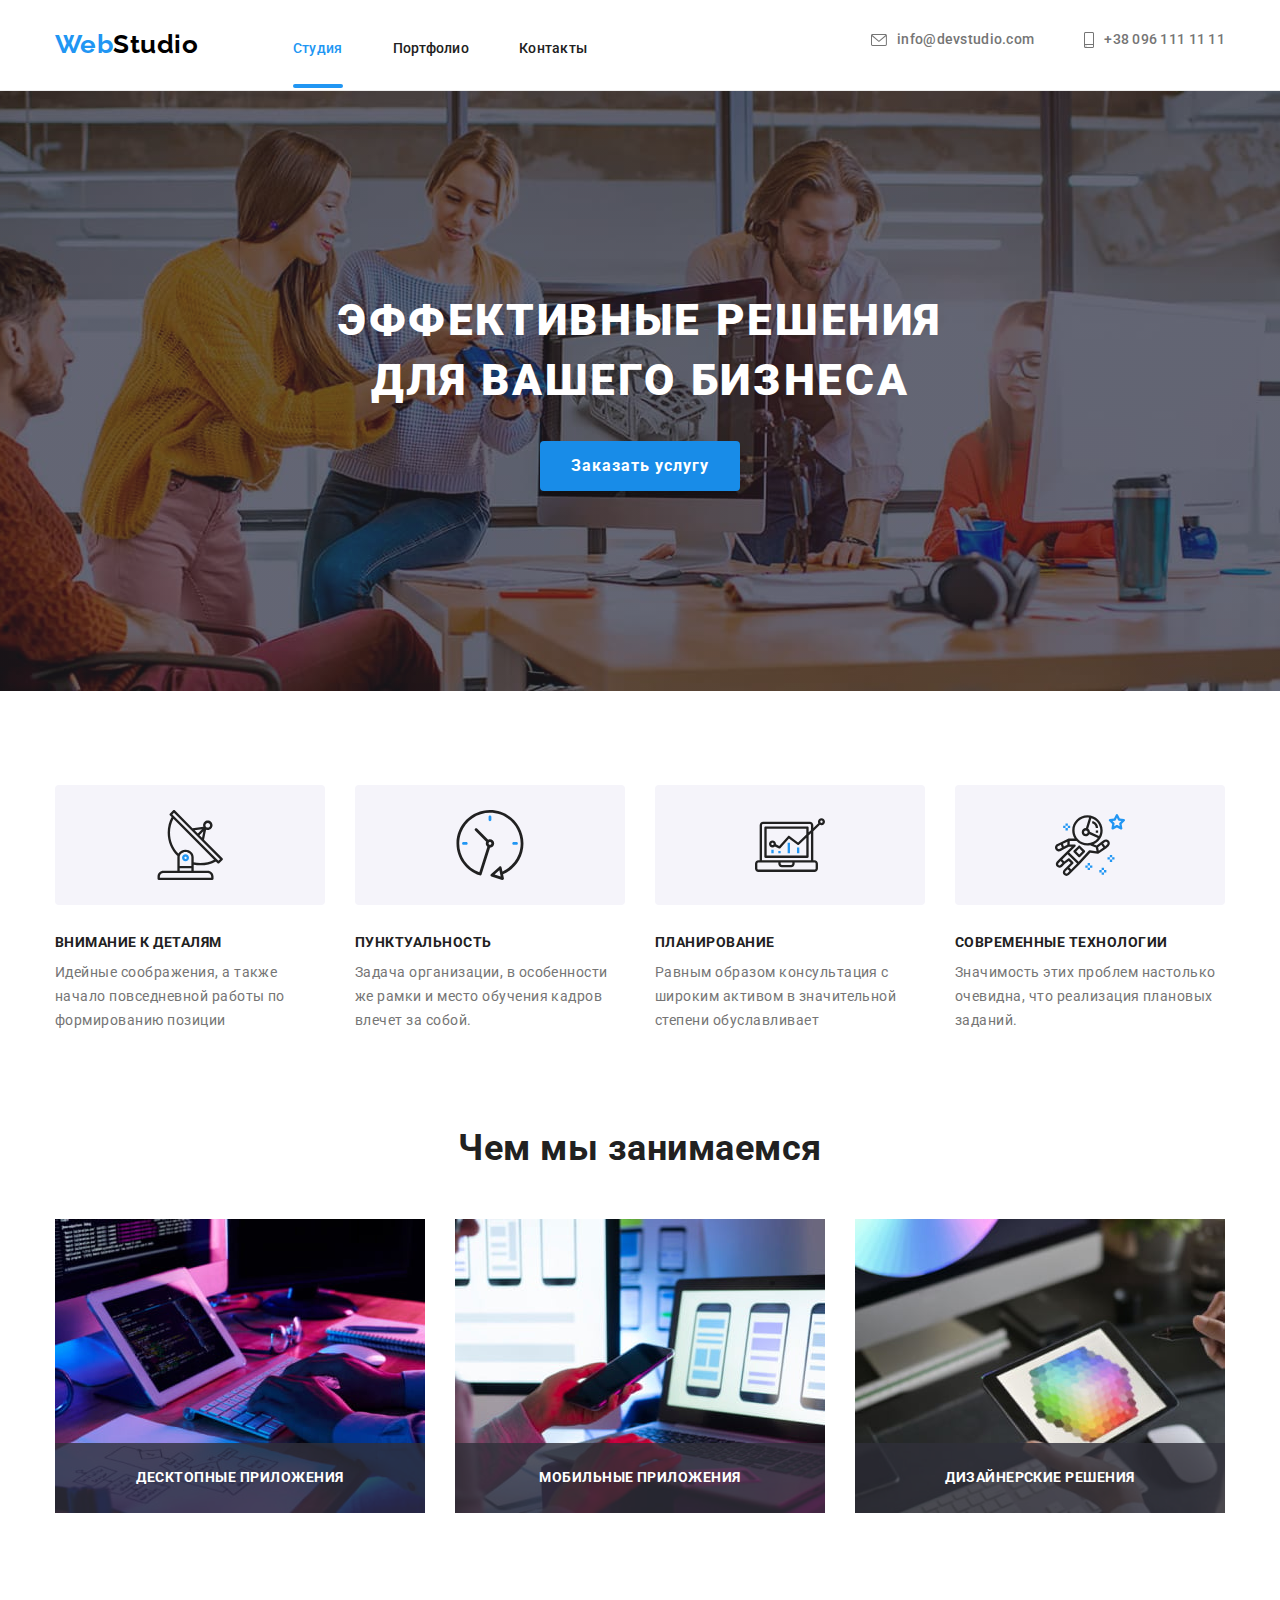
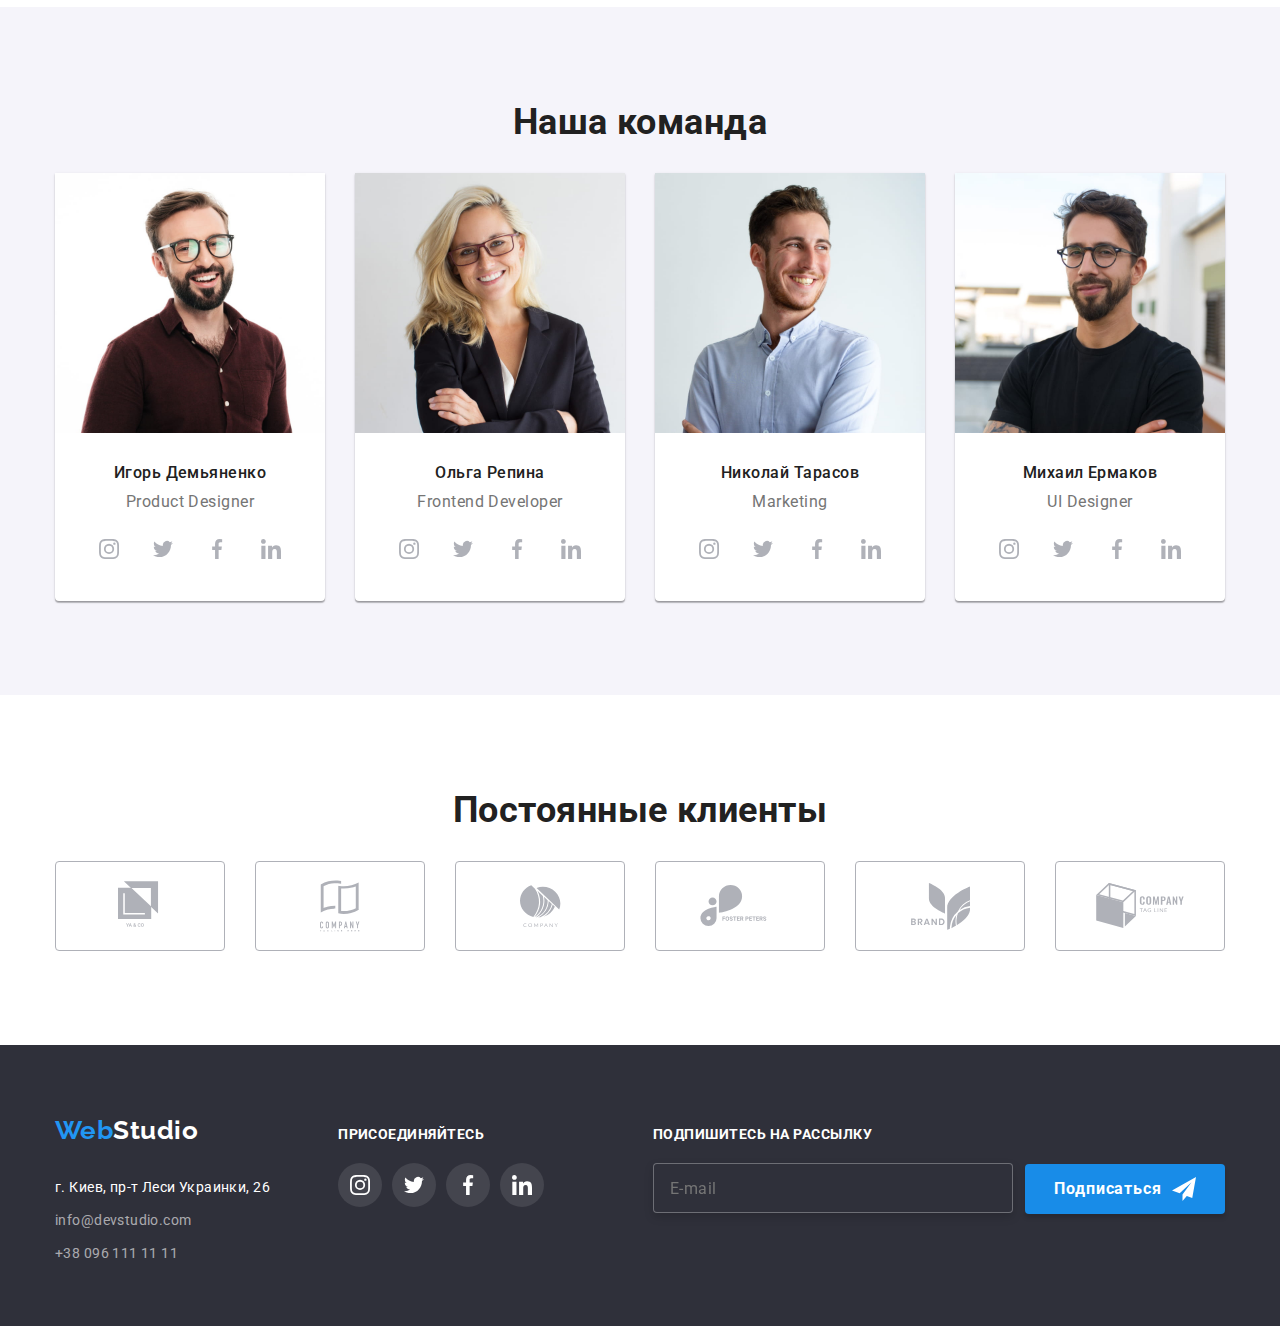
==== commit 8ebc6815: "without mobile menu" ====
--- a/index.html
+++ b/index.html
@@ -14,14 +14,17 @@
 <body>
 <header class="header">
     <div class="header-block container">
-        <nav>
+        <nav class="navigation">
             <a class="logo logo--header" href="./index.html">Web<span class="logo__text--black">Studio</span></a>
-            <button class="nav-button" type="button">
-            <svg class="nav-button__icon" width=40 height=40>
-                <use href="./images/icons/icons.svg#icon-icon-send"></use>
-                <use href="./images/icons/icons.svg#icon-nav-close"></use>
+            <button class="nav-button" aria-expanded="false" aria-controls="menu" type="button" data-menu-button>
+            <svg class="nav-button__icon" width=40 height=40 aria-label="переключатель мобильного меню"> 
+                <use class="icon-nav-close" href="./images/icons/icons.svg#icon-nav-close"></use>
+                <use class="icon-nav" href="./images/icons/icons.svg#icon-nav"></use>
             </svg>
             </button>
+            <div class="mobile-menu" id="menu" data-menu>
+           MENU
+            </div>
             <ul class="nav-links list">
                 <li class="nav-links__item"><a href="./index.html" class="link nav-links__link current">Студия</a></li>
                 <li class="nav-links__item"><a href="./portfolio.html" class="link nav-links__link">Портфолио</a></li>
@@ -149,7 +152,7 @@
         </ul>
     </div>
     </section>
-    <section class="section">
+    <section class="section directions">
         <div class="container">
         <h2 class="directions-title">Чем мы занимаемся</h2>
         <ul class="directions-list list">
@@ -451,6 +454,7 @@
         </div>
     </div>
 </footer>
+<script src="./js/menu.js"></script>
 <script src="./js/modal.js"></script>
 </body>
 </html>   --- a/css/main.min.css
+++ b/css/main.min.css
@@ -1,2 +1,2 @@
-:root{--secondary-background-color: #2f303a;--primary-text-color: #757575;--primary-header-color: #212121;--secondary-header-color: #ffffff;--footer-contacts-color: rgba(255, 255, 255, 0.6);--focus-color: #2196f3;--header-logo-color: #000000;--button-background-color: #188ce8;--filter-button-background: #f5f4fa;--list-items-gaps: 30px;--header-to-lists-gap: 50px;--header-to-lists-gap-mobile: 30px;--secondary-headers-gap: 10px;--descr-margins: 20px 24px;--timing-animation: cubic-bezier(0.4, 0, 0.2, 1);--transition-duration: 250ms}body{font-family:Roboto, sans-serif;font-style:normal;color:var(--primary-text-color);letter-spacing:0.03em;background-color:var(--secondary-header-color)}.container{width:100%;padding-left:15px;padding-right:15px;margin-left:auto;margin-right:auto}@media screen and (min-width: 480px){.container{max-width:480px}}@media screen and (min-width: 768px){.container{max-width:768px}}@media screen and (min-width: 1200px){.container{max-width:1200px}}.list{margin-top:0px;margin-bottom:0px;padding-left:0px;list-style:none}.link{text-decoration:none}img{display:block;max-width:100%;height:auto}.section{padding-top:60px;padding-bottom:60px}@media screen and (min-width: 1200px){.section{padding-top:94px;padding-bottom:94px}}.section-header{margin-top:0px;margin-bottom:var(--header-to-lists-gap-mobile);font-weight:700;font-size:28px;line-height:1.18;text-align:center;color:var(--primary-header-color)}@media screen and (min-width: 1200px){.section-header{font-size:36px;line-height:1.17}}.title-hidden{position:absolute;width:1px;height:1px;margin:-1px;padding:0;overflow:hidden;border:0;clip:rect(0 0 0 0)}.secondary-titles{margin-top:0px;font-weight:700;font-size:14px;line-height:1.14;text-transform:uppercase}.social-links-header{margin-top:0px;margin-bottom:20px;text-align:center;color:var(--secondary-header-color)}@media screen and (min-width: 1200px){.social-links-header{text-align:start}}.header{border-bottom:1px solid #ececec}@media screen and (min-width: 768px){.header-block{display:flex;align-items:center;justify-content:space-between}}.logo{display:inline-block;font-family:Raleway;font-style:normal;font-weight:700;color:var(--focus-color);text-decoration:none;font-size:24px;line-height:1.16}.logo .logo__text--black{transition:color var(--transition-duration) var(--timing-animation);color:var(--header-logo-color)}.logo .logo__text--white{transition:color var(--transition-duration) var(--timing-animation);color:var(--secondary-header-color)}.logo:focus .logo__text--black,.logo:hover .logo__text--black{color:var(--focus-color)}.logo:focus .logo__text--white,.logo:hover .logo__text--white{color:var(--focus-color)}@media screen and (min-width: 1200px){.logo{font-size:26px;line-height:1.19}}.logo--header{margin-right:0px;padding-top:16px;padding-bottom:16px}@media screen and (min-width: 768px){.logo--header{margin-right:90px;padding-top:26px;padding-bottom:26px}}@media screen and (min-width: 1200px){.logo--header{padding-top:32px;padding-bottom:32px}}.logo--footer{padding:10px 0px;margin-left:auto;margin-right:auto}.nav-links{display:none}@media screen and (min-width: 768px){.nav-links{display:inline-flex;margin-right:auto;margin-top:0px;margin-bottom:0px}.nav-links .nav-links__link{padding-top:32px;padding-bottom:32px;font-weight:500;font-size:14px;line-height:1.14;letter-spacing:0.02em;color:var(--primary-header-color);transition:color var(--transition-duration) var(--timing-animation)}.nav-links .nav-links__link.current{position:relative;padding-bottom:28px;color:var(--focus-color)}.nav-links__link.current::after{position:absolute;bottom:0%;left:0%;content:'';display:block;width:100%;height:4px;border-radius:2px;background-color:var(--focus-color)}.nav-links__link:hover,.nav-links__link:focus{color:var(--focus-color)}.nav-links__item:not(:last-child){margin-right:50px}}.nav-contacts{display:none}@media screen and (min-width: 768px){.nav-contacts{display:block}.nav-contacts .nav-contacts__item:not(:last-child){margin-bottom:10px}.nav-contacts .nav-contacts__link{display:block;font-weight:500;font-size:12px;line-height:1.17;letter-spacing:0.02em;color:var(--primary-text-color);transition:color var(--transition-duration) var(--timing-animation)}.nav-contacts .nav-contacts__icon{fill:var(--primary-text-color);margin-right:8px;transition:fill var(--transition-duration) var(--timing-animation)}.nav-contacts__link:hover,.nav-contacts__link:focus{color:var(--focus-color)}.nav-contacts__link:hover .nav-contacts__icon,.nav-contacts__link:focus .nav-contacts__icon{fill:var(--focus-color)}}@media screen and (min-width: 1200px){.nav-contacts{display:inline-flex;justify-content:end;margin-top:0px;margin-bottom:0px}.nav-contacts .nav-contacts__item:not(:last-child){margin-right:50px}.nav-contacts .nav-contacts__link{display:flex;justify-content:center;align-items:center;padding-top:32px;padding-bottom:32px;font-size:14px;line-height:1.14}.nav-contacts .nav-contacts__icon{margin-right:10px}}.hero{max-width:1600px;height:600px;margin-left:auto;margin-right:auto;padding-top:200px;padding-bottom:200px;background-image:linear-gradient(rgba(47,48,58,0.4), rgba(47,48,58,0.4)),url(../images/img_hero.jpg);background-repeat:no-repeat;background-position:center;background-size:cover;background-color:var(--secondary-background-color)}.hero-title{width:100%;margin-top:0px;margin-bottom:30px;margin-left:auto;margin-right:auto;font-size:26px;line-height:1.62;font-weight:900;text-align:center;letter-spacing:0.06em;text-transform:uppercase;color:var(--secondary-header-color)}@media screen and (min-width: 480px){.hero-title{max-width:360px}}@media screen and (min-width: 1200px){.hero-title{max-width:700px;font-size:44px;line-height:1.36}}.button{display:flex;align-items:center;justify-content:center;border-radius:4px;border-width:0px;padding:0px;width:200px;height:50px;font-family:inherit;font-weight:700;font-size:16px;line-height:1.87;letter-spacing:0.06em;text-align:center;cursor:pointer;box-shadow:0px 4px 4px rgba(0,0,0,0.15);border-color:var(--button-background-color);color:var(--secondary-header-color);background-color:var(--button-background-color)}.button-center{margin-left:auto;margin-right:auto}.modal--button{position:absolute;top:8px;right:8px;width:30px;height:30px;box-shadow:none;border:1px solid rgba(0,0,0,0.1);border-radius:50%;background-color:var(--secondary-header-color);transition:fill var(--transition-duration) var(--timing-animation)}.modal--button:hover .modal__icon,.modal--button:focus .modal__icon{fill:var(--focus-color);cursor:pointer}.project-filter__button{display:inline-block;align-items:center;margin-top:0px;margin-bottom:0px;padding:6px 22px;font-family:inherit;font-weight:500;font-size:16px;line-height:1.62;letter-spacing:0.03em;text-align:center;box-shadow:none;border-radius:4px;border-width:0px;border-color:var(--button-background-color);cursor:pointer;color:var(--primary-header-color);background-color:var(--filter-button-background);transition:box-shadow var(--transition-duration) var(--timing-animation),background-color var(--transition-duration) var(--timing-animation),color var(--transition-duration) var(--timing-animation)}.project-filter__button:hover,.project-filter__button:focus{box-shadow:0px 4px 4px rgba(0,0,0,0.15);background-color:var(--focus-color);color:var(--secondary-header-color)}.backdrop{position:fixed;z-index:2;top:0;left:0;width:100vw;height:100vh;visibility:visible;opacity:1;background-color:rgba(0,0,0,0.2);transition:opacity var(--transition-duration) var(--timing-animation),transform var(--transition-duration) var(--timing-animation)}.backdrop.is-hidden{visibility:hidden;opacity:0;pointer-events:none;transform:translateY(-100%)}.modal{position:absolute;top:50%;left:50%;transform:translate(-50%, -50%);display:flex;flex-direction:column;align-items:center;max-height:581px;max-width:528px;border-radius:4px;padding:40px;background-color:var(--secondary-header-color);box-shadow:0px 1px 3px rgba(0,0,0,0.12),0px 1px 1px rgba(0,0,0,0.14),0px 2px 1px rgba(0,0,0,0.2)}.modal-title{height:23px;margin-top:0px;margin-bottom:12px;font-weight:700;font-size:20px;line-height:1.15;color:var(--primary-header-color)}.user-form{width:450px}.user-form .user-form__labels{display:inline-block;height:14px;margin-bottom:4px;font-weight:400;font-size:12px;line-height:1.67;letter-spacing:0.01em;color:var(--primary-text-color)}.user-form .user-form__input-field{position:relative;display:flex;align-items:center;width:100%;height:40px;margin-bottom:10px}.user-form .user-form__input{display:inline-block;width:100%;height:100%;padding:12px 42px;border:1px solid rgba(33,33,33,0.2);border-radius:4px;transition:border-color var(--transition-duration) var(--timing-animation)}.user-form .user-form__icon{position:absolute;top:11px;left:12px;display:block;fill:var(--primary-header-color);transition:fill var(--transition-duration) var(--timing-animation)}.user-form__input-field:focus-within .user-form__icon{cursor:pointer;fill:var(--focus-color)}.user-form .user-form__textarea{width:100%;height:120px;resize:none;padding:12px 16px;font-weight:400;font-size:12px;line-height:1.17;letter-spacing:0.01em;border:1px solid rgba(33,33,33,0.2);border-radius:4px;transition:border-color var(--transition-duration) var(--timing-animation)}.user-form__input:focus,.user-form__textarea:focus{outline-color:var(--focus-color);outline:thin;border-color:var(--focus-color);cursor:pointer}.user-form .user-form__agreement{position:relative;display:flex;align-items:center;justify-content:center;height:24px;margin-top:20px;margin-bottom:30px;font-weight:400;font-size:14px;line-height:1.71;color:var(--primary-text-color)}.user-form .user-form__checkbox{position:absolute;width:1px;height:1px;margin:-1px;padding:0;overflow:hidden;border:0;clip:rect(0 0 0 0)}.user-form .user-form__icon-check{margin-right:7px;border-radius:2px;fill:var(--primary-header-color)}.user-form__checkbox:checked ~ .user-form__icon-check{cursor:pointer;background-color:var(--focus-color);background-image:url("../images/icons/icon-checked.svg");background-size:contain;background-origin:border-box;fill:var(--focus-color)}.user-form .checkbox:focus ~ .icon-check{fill:var(--focus-color)}.user-form .user-form__link-agreement{margin-left:4px}.features{padding-bottom:0px}.feature-list{display:flex;flex-wrap:wrap;margin-left:calc(-1 * var(--list-items-gaps));margin-top:calc(-1 * var(--list-items-gaps))}@media screen and (min-width: 480px){.feature-list{max-width:480px}}@media screen and (min-width: 768px){.feature-list{max-width:768px}}@media screen and (min-width: 1200px){.feature-list{max-width:1200px}}.feature-list__item{flex-basis:calc(100% / 1 - var(--list-items-gaps));margin-left:var(--list-items-gaps);margin-top:var(--list-items-gaps)}@media screen and (min-width: 768px){.feature-list__item{flex-basis:calc(100% / 2 - var(--list-items-gaps))}}@media screen and (min-width: 1200px){.feature-list__item{flex-basis:calc(100% / 4 - var(--list-items-gaps))}}.feature-list__icon-block{display:flex;justify-content:center;align-items:center;height:120px;border-radius:4px;margin-bottom:30px;background-color:var(--filter-button-background)}.feature-list__titles{margin-bottom:var(--secondary-headers-gap);color:var(--primary-header-color)}.feature-list__paragraphs{margin-top:0px;margin-bottom:0px;font-size:14px;line-height:1.71;color:var(--primary-text-color)}.directions-title{display:none}@media screen and (min-width: 1200px){.directions-title{display:block;margin-left:auto;margin-right:auto;margin-top:0px;margin-bottom:var(--header-to-lists-gap);font-weight:700;font-size:36px;line-height:1.17;text-align:center;color:var(--primary-header-color)}}.directions-list{display:none}@media screen and (min-width: 1200px){.directions-list{display:block;display:flex;flex-wrap:wrap;text-align:center;margin-left:calc(-1 * var(--list-items-gaps));margin-top:calc(-1 * var(--list-items-gaps))}}.directions-list__item{position:relative;flex-basis:calc(100% / 3 - var(--list-items-gaps));margin-left:var(--list-items-gaps);margin-top:var(--list-items-gaps)}.directions-list__desc{position:absolute;width:100%;left:50%;bottom:0%;transform:translate(-50%);padding:27px 0px;margin:0px;background-color:rgba(47,48,58,0.8);color:var(--secondary-header-color)}.our-team{background-color:var(--filter-button-background)}.team-list{display:flex;flex-wrap:wrap;margin-left:calc(-1 * var(--list-items-gaps));margin-top:calc(-1 * var(--list-items-gaps))}@media screen and (min-width: 480px){.team-list{max-width:480px}}@media screen and (min-width: 768px){.team-list{max-width:768px}}@media screen and (min-width: 1200px){.team-list{max-width:1200px}}.employee-card{flex-basis:calc(100% / 1 - var(--list-items-gaps));margin-left:var(--list-items-gaps);margin-top:var(--list-items-gaps);box-shadow:0px 1px 3px rgba(0,0,0,0.12),0px 1px 1px rgba(0,0,0,0.14),0px 2px 1px rgba(0,0,0,0.2);border-radius:0px 0px 4px 4px;background-color:var(--secondary-header-color)}@media screen and (min-width: 768px){.employee-card{flex-basis:calc(100% / 2 - var(--list-items-gaps))}}@media screen and (min-width: 1200px){.employee-card{flex-basis:calc(100% / 4 - var(--list-items-gaps))}}.employee-card__profile{padding-top:var(--list-items-gaps);padding-bottom:var(--list-items-gaps)}.employee-card__name{margin-top:0px;margin-bottom:var(--secondary-headers-gap);font-weight:500;font-size:16px;line-height:1.19;text-align:center;color:var(--primary-header-color)}.employee-card__position{margin-top:0px;margin-bottom:16px;font-size:16px;line-height:1.19;text-align:center;color:var(--primary-text-color)}.social-links{display:flex;align-items:center;justify-content:center}.social-links__item:not(:first-child){margin-left:10px}.social-links .social-links__link{display:flex;align-items:center;justify-content:center;width:44px;height:44px;border-radius:50%;background-color:var(--secondary-header-color);transition:background-color var(--transition-duration) var(--timing-animation)}.social-links .social-links__link--bgc{background-color:rgba(255,255,255,0.1)}.social-links .social-links__icon{fill:#afb1b8;transition:fill var(--transition-duration) var(--timing-animation)}.social-links .social-links__icon--white{fill:var(--secondary-header-color)}.social-links__link:focus .social-links__icon,.social-links__link:hover .social-links__icon{fill:var(--secondary-header-color)}.social-links__link:focus,.social-links__link:hover{background-color:var(--focus-color)}.regular-clients__list{display:flex;flex-wrap:wrap;margin-left:calc(-1 * var(--list-items-gaps));margin-top:calc(-1 * var(--list-items-gaps))}@media screen and (min-width: 480px){.regular-clients__list{max-width:480px}}@media screen and (min-width: 768px){.regular-clients__list{max-width:768px}}@media screen and (min-width: 1200px){.regular-clients__list{max-width:1200px}}.clients-company{flex-basis:calc(100% / 2 - var(--list-items-gaps));margin-left:var(--list-items-gaps);margin-top:var(--list-items-gaps)}@media screen and (min-width: 768px){.clients-company{flex-basis:calc(100% / 3 - var(--list-items-gaps))}}@media screen and (min-width: 1200px){.clients-company{flex-basis:calc(100% / 6 - var(--list-items-gaps))}}.clients-company .clients-company__link{display:flex;align-items:center;justify-content:center;max-width:210px;height:90px;border-radius:4px;border:1px solid #afb1b8;transition:border-color var(--transition-duration) var(--timing-animation)}@media screen and (min-width: 480px){.clients-company .clients-company__link{min-width:210px}}@media screen and (min-width: 768px){.clients-company .clients-company__link{min-width:225px}}@media screen and (min-width: 1200px){.clients-company .clients-company__link{min-width:170px}}.clients-company .clients-company__icon{fill:#afb1b8;transition:fill var(--transition-duration) var(--timing-animation)}.clients-company__link:hover .clients-company__icon,.clients-company__link:focus .clients-company__icon{fill:var(--focus-color)}.clients-company__link:hover,.clients-company__link:focus{border-color:var(--focus-color)}.footer{padding-top:60px;padding-bottom:60px;background-color:var(--secondary-background-color)}.footer-laptop{margin-bottom:60px}@media screen and (min-width: 768px){.footer-laptop{display:flex;align-items:baseline;justify-content:space-around}}@media screen and (min-width: 1200px){.footer-laptop{display:flex;align-items:baseline;justify-content:space-between;margin-bottom:0px}}.footer-blocks{text-align:center}@media screen and (min-width: 1200px){.footer-blocks{display:flex;align-items:baseline;justify-content:space-between;text-align:start}}@media screen and (min-width: 1200px){.contacts-block{display:inline-block}}.contacts-block:nth-child(1){margin-bottom:60px}@media screen and (min-width: 768px){.contacts-block:nth-child(1){margin-bottom:0px}}@media screen and (min-width: 1200px){.contacts-block:nth-child(1){margin-right:68px}}.address{margin-top:20px;font-style:normal}.footer-contacts:not(:last-child){margin-bottom:9px}.footer-contacts__link{font-size:14px;line-height:1.71;letter-spacing:0.03em;color:var(--footer-contacts-color);transition:color var(--transition-duration) var(--timing-animation)}.footer-contacts__link:hover,.footer-contacts__link:focus{color:var(--focus-color)}.footer-contacts__link--map{color:var(--secondary-header-color);transition:color var(--transition-duration) var(--timing-animation)}.footer-contacts__link--map:focus,.footer-contacts__link--map:hover{color:var(--focus-color)}@media screen and (min-width: 1200px){.subscribe-form{display:flex;align-items:baseline;justify-content:space-between}}.subscribe-form__input{width:100%;height:50px;margin-right:auto;margin-left:auto;padding:15px 16px;margin-bottom:20px;outline:thin;filter:drop-shadow(0px 4px 4px rgba(0,0,0,0.15));border:1px solid rgba(255,255,255,0.3);border-radius:4px;font-weight:400;font-size:16px;line-height:1.25;align-items:center;letter-spacing:0.03em;color:rgba(255,255,255,0.6);background-color:var(--secondary-background-color)}@media screen and (min-width: 480px){.subscribe-form__input{max-width:450px}}@media screen and (min-width: 1200px){.subscribe-form__input{width:360px;max-width:360px;margin-bottom:0px;margin-right:12px}}.subscribe-button{margin-left:auto;margin-right:auto}@media screen and (min-width: 1200px){.subscribe-button{margin-left:0px;margin-right:0px}}.subscribe-form__icon{margin-left:10px;fill:var(--secondary-header-color)}.project-filter{display:flex;margin-bottom:var(--header-to-lists-gap);margin-top:0px;justify-content:center}.project-filter__item:not(:last-child){margin-right:8px}.cardset-list{display:flex;flex-wrap:wrap;margin-left:calc(-1 * var(--list-items-gaps));margin-top:calc(-1 * var(--list-items-gaps))}.project-card{flex-basis:calc(100% / 3 - var(--list-items-gaps));border:1px solid #eeeeee;margin-left:var(--list-items-gaps);margin-top:var(--list-items-gaps);transition:box-shadow var(--transition-duration) var(--timing-animation)}.project-card:hover,.project-card:focus{box-shadow:0px 1px 1px rgba(0,0,0,0.12),0px 4px 4px rgba(0,0,0,0.06),1px 4px 6px rgba(0,0,0,0.16)}@media screen and (min-width: 768px){.project-card:hover,.project-card:focus{flex-basis:calc(100% / 2 - var(--list-items-gaps))}}@media screen and (min-width: 1200px){.project-card:hover,.project-card:focus{flex-basis:calc(100% / 3 - var(--list-items-gaps))}}.project-card .project-card__content{position:relative;overflow:hidden}.project-card .project-card__overlay{position:absolute;width:100%;height:100%;display:flex;align-items:center;justify-content:center;padding:0px 24px;margin:0;font-weight:400;font-size:18px;line-height:1.56;letter-spacing:0.03em;color:var(--secondary-header-color);background-color:rgba(33,150,243,0.9);transition:transform var(--transition-duration) var(--timing-animation)}.project-card__link:hover .project-card__overlay,.project-card__link:focus .project-card__overlay{transform:translateY(-100%)}.project-card .project-card__descr{padding:var(--descr-margins)}.project-card .project-card__name{margin-top:0px;margin-bottom:4px;font-weight:700;font-size:18px;line-height:2;letter-spacing:0.06em;color:var(--primary-header-color)}.project-card .project-card__type{margin-top:0px;margin-bottom:0px;font-size:16px;line-height:1.87;color:var(--primary-text-color)}
+:root{--secondary-background-color: #2f303a;--primary-text-color: #757575;--primary-header-color: #212121;--secondary-header-color: #ffffff;--footer-contacts-color: rgba(255, 255, 255, 0.6);--focus-color: #2196f3;--header-logo-color: #000000;--button-background-color: #188ce8;--filter-button-background: #f5f4fa;--list-items-gaps: 30px;--header-to-lists-gap: 50px;--header-to-lists-gap-mobile: 30px;--secondary-headers-gap: 10px;--descr-margins: 20px 24px;--timing-animation: cubic-bezier(0.4, 0, 0.2, 1);--transition-duration: 250ms}body{font-family:Roboto, sans-serif;font-style:normal;color:var(--primary-text-color);letter-spacing:0.03em;background-color:var(--secondary-header-color)}.container{width:100%;padding-left:15px;padding-right:15px;margin-left:auto;margin-right:auto}@media screen and (min-width: 480px){.container{max-width:480px}}@media screen and (min-width: 768px){.container{max-width:768px}}@media screen and (min-width: 1200px){.container{max-width:1200px}}.list{margin-top:0px;margin-bottom:0px;padding-left:0px;list-style:none}.link{text-decoration:none}img{display:block;max-width:100%;height:auto}.section{padding-top:60px;padding-bottom:60px}@media screen and (min-width: 1200px){.section{padding-top:94px;padding-bottom:94px}}.section-header{margin-top:0px;margin-bottom:var(--header-to-lists-gap-mobile);font-weight:700;font-size:28px;line-height:1.18;text-align:center;color:var(--primary-header-color)}@media screen and (min-width: 1200px){.section-header{font-size:36px;line-height:1.17}}.title-hidden{position:absolute;width:1px;height:1px;margin:-1px;padding:0;overflow:hidden;border:0;clip:rect(0 0 0 0)}.secondary-titles{margin-top:0px;font-weight:700;font-size:14px;line-height:1.14;text-transform:uppercase}.social-links-header{margin-top:0px;margin-bottom:20px;text-align:center;color:var(--secondary-header-color)}@media screen and (min-width: 1200px){.social-links-header{text-align:start}}.header{position:relative;border-bottom:1px solid #ececec}@media screen and (min-width: 768px){.header-block{display:flex;align-items:center;justify-content:space-between}}.logo{display:inline-block;font-family:Raleway;font-style:normal;font-weight:700;color:var(--focus-color);text-decoration:none;font-size:24px;line-height:1.16}.logo .logo__text--black{transition:color var(--transition-duration) var(--timing-animation);color:var(--header-logo-color)}.logo .logo__text--white{transition:color var(--transition-duration) var(--timing-animation);color:var(--secondary-header-color)}.logo:focus .logo__text--black,.logo:hover .logo__text--black{color:var(--focus-color)}.logo:focus .logo__text--white,.logo:hover .logo__text--white{color:var(--focus-color)}@media screen and (min-width: 1200px){.logo{font-size:26px;line-height:1.19}}.logo--header{margin-right:0px;padding-top:16px;padding-bottom:16px}@media screen and (min-width: 768px){.logo--header{margin-right:90px;padding-top:26px;padding-bottom:26px}}@media screen and (min-width: 1200px){.logo--header{padding-top:24px;padding-bottom:25px}}.logo--footer{padding:10px 0px;margin-left:auto;margin-right:auto}.nav-links{display:none}@media screen and (min-width: 768px){.nav-links{display:inline-flex;margin-right:auto;margin-top:0px;margin-bottom:0px}.nav-links .nav-links__link{padding-top:32px;padding-bottom:32px;font-weight:500;font-size:14px;line-height:1.14;letter-spacing:0.02em;color:var(--primary-header-color);transition:color var(--transition-duration) var(--timing-animation)}.nav-links .nav-links__link.current{position:relative;padding-bottom:28px;color:var(--focus-color)}}@media screen and (min-width: 768px) and (min-width: 1200px){.nav-links .nav-links__link.current{padding-bottom:32px}}@media screen and (min-width: 768px){.nav-links__link.current::after{position:absolute;bottom:0%;left:0%;content:'';display:block;width:100%;height:4px;border-radius:2px;background-color:var(--focus-color)}.nav-links__link:hover,.nav-links__link:focus{color:var(--focus-color)}.nav-links__item:not(:last-child){margin-right:50px}}.nav-contacts{display:none}@media screen and (min-width: 768px){.nav-contacts{display:block}.nav-contacts .nav-contacts__item:not(:last-child){margin-bottom:10px}.nav-contacts .nav-contacts__link{display:block;font-weight:500;font-size:12px;line-height:1.17;letter-spacing:0.02em;color:var(--primary-text-color);transition:color var(--transition-duration) var(--timing-animation)}.nav-contacts .nav-contacts__icon{fill:var(--primary-text-color);margin-right:8px;transition:fill var(--transition-duration) var(--timing-animation)}.nav-contacts__link:hover,.nav-contacts__link:focus{color:var(--focus-color)}.nav-contacts__link:hover .nav-contacts__icon,.nav-contacts__link:focus .nav-contacts__icon{fill:var(--focus-color)}}@media screen and (min-width: 1200px){.nav-contacts{display:inline-flex;justify-content:end;margin-top:0px;margin-bottom:0px}.nav-contacts .nav-contacts__item:not(:last-child){margin-right:50px}.nav-contacts .nav-contacts__link{display:flex;justify-content:center;align-items:center;padding-top:32px;padding-bottom:32px;font-size:14px;line-height:1.14}.nav-contacts .nav-contacts__icon{margin-right:10px}}.mobile-menu{display:none;position:absolute;top:0;left:0;width:100%;min-height:100vh;background-color:var(--secondary-header-color)}.mobile-menu.is-open{display:block}@media screen and (min-width: 768px){.mobile-menu.is-open{display:none}}@media screen and (min-width: 768px){.mobile-menu{display:none}}.hero{max-width:1600px;height:600px;margin-left:auto;margin-right:auto;padding-top:200px;padding-bottom:200px;background-image:linear-gradient(rgba(47,48,58,0.4), rgba(47,48,58,0.4)),url(../images/img_hero.jpg);background-repeat:no-repeat;background-position:center;background-size:cover;background-color:var(--secondary-background-color)}.hero-title{width:100%;margin-top:0px;margin-bottom:30px;margin-left:auto;margin-right:auto;font-size:26px;line-height:1.62;font-weight:900;text-align:center;letter-spacing:0.06em;text-transform:uppercase;color:var(--secondary-header-color)}@media screen and (min-width: 480px){.hero-title{max-width:360px}}@media screen and (min-width: 1200px){.hero-title{max-width:700px;font-size:44px;line-height:1.36}}.button{display:flex;align-items:center;justify-content:center;border-radius:4px;border-width:0px;padding:0px;width:200px;height:50px;font-family:inherit;font-weight:700;font-size:16px;line-height:1.87;letter-spacing:0.06em;text-align:center;cursor:pointer;box-shadow:0px 4px 4px rgba(0,0,0,0.15);border-color:var(--button-background-color);color:var(--secondary-header-color);background-color:var(--button-background-color)}.button-center{margin-left:auto;margin-right:auto}.modal--button{position:absolute;top:8px;right:8px;width:30px;height:30px;box-shadow:none;border:1px solid rgba(0,0,0,0.1);border-radius:50%;background-color:var(--secondary-header-color);transition:fill var(--transition-duration) var(--timing-animation)}.modal--button:hover .modal__icon,.modal--button:focus .modal__icon{fill:var(--focus-color);cursor:pointer}.project-filter__button{display:inline-block;align-items:center;margin-top:0px;margin-bottom:0px;padding:6px 22px;font-family:inherit;font-weight:500;font-size:16px;line-height:1.62;letter-spacing:0.03em;text-align:center;box-shadow:none;border-radius:4px;border-width:0px;border-color:var(--button-background-color);cursor:pointer;color:var(--primary-header-color);background-color:var(--filter-button-background);transition:box-shadow var(--transition-duration) var(--timing-animation),background-color var(--transition-duration) var(--timing-animation),color var(--transition-duration) var(--timing-animation)}.project-filter__button:hover,.project-filter__button:focus{box-shadow:0px 4px 4px rgba(0,0,0,0.15);background-color:var(--focus-color);color:var(--secondary-header-color)}.nav-button{position:absolute;top:10px;right:15px;z-index:1;display:inline-flex;margin:0;padding:0;border:none;background-color:transparent}@media screen and (min-width: 768px){.nav-button{display:none}}.nav-button .icon-nav{display:block;transition:fill var(--transition-duration) var(--timing-animation)}.nav-button .icon-nav:hover,.nav-button .icon-nav:hover{fill:var(--focus-color);cursor:pointer}.nav-button.is-open .icon-nav{display:none}.nav-button .icon-nav-close{display:none}.nav-button.is-open .icon-nav-close{display:block;transition:fill var(--transition-duration) var(--timing-animation)}.nav-button.is-open .icon-nav-close:hover,.nav-button.is-open .icon-nav-close:focus{fill:var(--focus-color);cursor:pointer}.backdrop{position:fixed;z-index:2;top:0;left:0;width:100vw;height:100vh;visibility:visible;opacity:1;background-color:rgba(0,0,0,0.2);transition:opacity var(--transition-duration) var(--timing-animation),transform var(--transition-duration) var(--timing-animation)}.backdrop.is-hidden{visibility:hidden;opacity:0;pointer-events:none;transform:translateY(-100%)}.modal{position:absolute;top:50%;left:50%;transform:translate(-50%, -50%);display:flex;flex-direction:column;align-items:center;min-height:80vh;min-width:100vw;border-radius:4px;padding:30px;padding-top:40px;background-color:var(--secondary-header-color);box-shadow:0px 1px 3px rgba(0,0,0,0.12),0px 1px 1px rgba(0,0,0,0.14),0px 2px 1px rgba(0,0,0,0.2)}@media screen and (min-width: 420px){.modal{min-height:500px;min-width:415px;padding:40px}}@media screen and (min-width: 480px){.modal{max-height:609px;max-width:450px;padding:40px}}@media screen and (min-width: 1200px){.modal{max-height:581px;max-width:528px}}.modal-title{max-height:60px;margin-top:0px;margin-bottom:12px;font-weight:700;font-size:16px;line-height:1.5;text-align:center;color:var(--primary-header-color)}@media screen and (min-width: 480px){.modal-title{margin-top:0px;font-size:20px}}@media screen and (min-width: 1200px){.modal-title{max-height:23px;line-height:1.15}}.user-form{min-width:100%;min-height:100%}@media screen and (min-width: 480px){.user-form{min-width:370px;min-height:457px}}@media screen and (min-width: 1200px){.user-form{min-width:450px}}.user-form .user-form__labels{display:inline-block;height:10px;margin-bottom:4px;font-weight:400;font-size:10px;line-height:1.5;letter-spacing:0.01em;color:var(--primary-text-color)}@media screen and (min-width: 480px){.user-form .user-form__labels{height:14px;margin-bottom:4px;font-size:12px;line-height:1.67}}.user-form .user-form__input-field{position:relative;display:flex;align-items:center;min-width:100%;height:30px;margin-bottom:10px}@media screen and (min-width: 480px){.user-form .user-form__input-field{height:40px;margin-bottom:10px}}.user-form .user-form__input{display:inline-block;min-width:100%;min-height:100%;padding:5px 42px;border:1px solid rgba(33,33,33,0.2);border-radius:4px;transition:border-color var(--transition-duration) var(--timing-animation)}@media screen and (min-width: 480px){.user-form .user-form__input{padding:12px 42px}}.user-form .user-form__icon{position:absolute;top:7px;left:12px;display:block;fill:var(--primary-header-color);transition:fill var(--transition-duration) var(--timing-animation)}@media screen and (min-width: 480px){.user-form .user-form__icon{top:11px;left:12px}}.user-form__input-field:focus-within .user-form__icon{cursor:pointer;fill:var(--focus-color)}.user-form .user-form__textarea{width:100%;height:120px;resize:none;padding:12px 16px;font-weight:400;font-size:12px;line-height:1.17;letter-spacing:0.01em;border:1px solid rgba(33,33,33,0.2);border-radius:4px;transition:border-color var(--transition-duration) var(--timing-animation)}.user-form__input:focus,.user-form__textarea:focus{outline-color:var(--focus-color);outline:thin;border-color:var(--focus-color);cursor:pointer}.user-form .user-form__agreement{position:relative;display:flex;align-items:center;justify-content:start;min-height:10px;margin-top:10px;margin-bottom:20px;font-weight:400;font-size:9px;line-height:1;letter-spacing:0.01em;color:var(--primary-text-color)}@media screen and (min-width: 480px){.user-form .user-form__agreement{min-height:14px;margin-top:20px;margin-bottom:30px;font-weight:400;font-size:12px;line-height:1.17;letter-spacing:0.03em}}@media screen and (min-width: 1200px){.user-form .user-form__agreement{justify-content:center;min-height:24px;font-size:14px;line-height:1.71}}.user-form .user-form__checkbox{position:absolute;width:1px;height:1px;margin:-1px;padding:0;overflow:hidden;border:0;clip:rect(0 0 0 0)}.user-form .user-form__icon-check{margin-right:5px;border-radius:2px;fill:var(--primary-header-color)}@media screen and (min-width: 480px){.user-form .user-form__icon-check{margin-right:7px}}.user-form__checkbox:checked ~ .user-form__icon-check{cursor:pointer;background-color:var(--focus-color);background-image:url("../images/icons/icon-checked.svg");background-size:contain;background-origin:border-box;fill:var(--focus-color)}.user-form .checkbox:focus ~ .icon-check{fill:var(--focus-color)}.user-form .user-form__link-agreement{margin-left:1px;font-size:9px;line-height:1;letter-spacing:0.01em}@media screen and (min-width: 480px){.user-form .user-form__link-agreement{margin-left:2px;font-size:12px;line-height:1.17;letter-spacing:0.03em}}@media screen and (min-width: 1200px){.user-form .user-form__link-agreement{font-size:14px;line-height:1.71}}.features{padding-bottom:60px}@media screen and (min-width: 1200px){.features{padding-bottom:0px}}.feature-list{display:flex;flex-wrap:wrap;margin-left:calc(-1 * var(--list-items-gaps));margin-top:calc(-1 * var(--list-items-gaps))}@media screen and (min-width: 480px){.feature-list{max-width:480px}}@media screen and (min-width: 768px){.feature-list{max-width:768px}}@media screen and (min-width: 1200px){.feature-list{max-width:1200px}}.feature-list__item{flex-basis:calc(100% / 1 - var(--list-items-gaps));margin-left:var(--list-items-gaps);margin-top:var(--list-items-gaps)}@media screen and (min-width: 768px){.feature-list__item{flex-basis:calc(100% / 2 - var(--list-items-gaps))}}@media screen and (min-width: 1200px){.feature-list__item{flex-basis:calc(100% / 4 - var(--list-items-gaps))}}.feature-list__icon-block{display:flex;justify-content:center;align-items:center;height:120px;border-radius:4px;margin-bottom:30px;background-color:var(--filter-button-background)}.feature-list__titles{margin-bottom:var(--secondary-headers-gap);color:var(--primary-header-color)}.feature-list__paragraphs{margin-top:0px;margin-bottom:0px;font-size:14px;line-height:1.71;color:var(--primary-text-color)}.directions{display:none}@media screen and (min-width: 1200px){.directions{display:block}}.directions-title{display:none}@media screen and (min-width: 1200px){.directions-title{display:block;margin-left:auto;margin-right:auto;margin-top:0px;margin-bottom:var(--header-to-lists-gap);font-weight:700;font-size:36px;line-height:1.17;text-align:center;color:var(--primary-header-color)}}.directions-list{display:none}@media screen and (min-width: 1200px){.directions-list{display:block;display:flex;flex-wrap:wrap;text-align:center;margin-left:calc(-1 * var(--list-items-gaps));margin-top:calc(-1 * var(--list-items-gaps))}}.directions-list__item{position:relative;flex-basis:calc(100% / 3 - var(--list-items-gaps));margin-left:var(--list-items-gaps);margin-top:var(--list-items-gaps)}.directions-list__desc{position:absolute;width:100%;left:50%;bottom:0%;transform:translate(-50%);padding:27px 0px;margin:0px;background-color:rgba(47,48,58,0.8);color:var(--secondary-header-color)}.our-team{background-color:var(--filter-button-background)}.team-list{display:flex;flex-wrap:wrap;margin-left:calc(-1 * var(--list-items-gaps));margin-top:calc(-1 * var(--list-items-gaps))}@media screen and (min-width: 480px){.team-list{max-width:480px}}@media screen and (min-width: 768px){.team-list{max-width:768px}}@media screen and (min-width: 1200px){.team-list{max-width:1200px}}.employee-card{flex-basis:calc(100% / 1 - var(--list-items-gaps));margin-left:var(--list-items-gaps);margin-top:var(--list-items-gaps);box-shadow:0px 1px 3px rgba(0,0,0,0.12),0px 1px 1px rgba(0,0,0,0.14),0px 2px 1px rgba(0,0,0,0.2);border-radius:0px 0px 4px 4px;background-color:var(--secondary-header-color)}@media screen and (min-width: 768px){.employee-card{flex-basis:calc(100% / 2 - var(--list-items-gaps))}}@media screen and (min-width: 1200px){.employee-card{flex-basis:calc(100% / 4 - var(--list-items-gaps))}}.employee-card__profile{padding-top:var(--list-items-gaps);padding-bottom:var(--list-items-gaps)}.employee-card__name{margin-top:0px;margin-bottom:var(--secondary-headers-gap);font-weight:500;font-size:16px;line-height:1.19;text-align:center;color:var(--primary-header-color)}.employee-card__position{margin-top:0px;margin-bottom:16px;font-size:16px;line-height:1.19;text-align:center;color:var(--primary-text-color)}.social-links{display:flex;align-items:center;justify-content:center}.social-links__item:not(:first-child){margin-left:10px}.social-links .social-links__link{display:flex;align-items:center;justify-content:center;width:44px;height:44px;border-radius:50%;background-color:var(--secondary-header-color);transition:background-color var(--transition-duration) var(--timing-animation)}.social-links .social-links__link--bgc{background-color:rgba(255,255,255,0.1)}.social-links .social-links__icon{fill:#afb1b8;transition:fill var(--transition-duration) var(--timing-animation)}.social-links .social-links__icon--white{fill:var(--secondary-header-color)}.social-links__link:focus .social-links__icon,.social-links__link:hover .social-links__icon{fill:var(--secondary-header-color)}.social-links__link:focus,.social-links__link:hover{background-color:var(--focus-color)}.regular-clients__list{display:flex;flex-wrap:wrap;margin-left:calc(-1 * var(--list-items-gaps));margin-top:calc(-1 * var(--list-items-gaps))}@media screen and (min-width: 480px){.regular-clients__list{max-width:480px}}@media screen and (min-width: 768px){.regular-clients__list{max-width:768px}}@media screen and (min-width: 1200px){.regular-clients__list{max-width:1200px}}.clients-company{flex-basis:calc(100% / 2 - var(--list-items-gaps));margin-left:var(--list-items-gaps);margin-top:var(--list-items-gaps)}@media screen and (min-width: 768px){.clients-company{flex-basis:calc(100% / 3 - var(--list-items-gaps))}}@media screen and (min-width: 1200px){.clients-company{flex-basis:calc(100% / 6 - var(--list-items-gaps))}}.clients-company .clients-company__link{display:flex;align-items:center;justify-content:center;max-width:210px;height:90px;border-radius:4px;border:1px solid #afb1b8;transition:border-color var(--transition-duration) var(--timing-animation)}@media screen and (min-width: 480px){.clients-company .clients-company__link{min-width:210px}}@media screen and (min-width: 768px){.clients-company .clients-company__link{min-width:225px}}@media screen and (min-width: 1200px){.clients-company .clients-company__link{min-width:170px}}.clients-company .clients-company__icon{fill:#afb1b8;transition:fill var(--transition-duration) var(--timing-animation)}.clients-company__link:hover .clients-company__icon,.clients-company__link:focus .clients-company__icon{fill:var(--focus-color)}.clients-company__link:hover,.clients-company__link:focus{border-color:var(--focus-color)}.footer{padding-top:60px;padding-bottom:60px;background-color:var(--secondary-background-color)}.footer-laptop{margin-bottom:60px}@media screen and (min-width: 768px){.footer-laptop{display:flex;align-items:baseline;justify-content:space-around}}@media screen and (min-width: 1200px){.footer-laptop{display:flex;align-items:baseline;justify-content:space-between;margin-bottom:0px}}.footer-blocks{text-align:center}@media screen and (min-width: 1200px){.footer-blocks{display:flex;align-items:baseline;justify-content:space-between;text-align:start}}@media screen and (min-width: 1200px){.contacts-block{display:inline-block}}.contacts-block:nth-child(1){margin-bottom:60px}@media screen and (min-width: 768px){.contacts-block:nth-child(1){margin-bottom:0px}}@media screen and (min-width: 1200px){.contacts-block:nth-child(1){margin-right:68px}}.address{margin-top:20px;font-style:normal}.footer-contacts:not(:last-child){margin-bottom:9px}.footer-contacts__link{font-size:14px;line-height:1.71;letter-spacing:0.03em;color:var(--footer-contacts-color);transition:color var(--transition-duration) var(--timing-animation)}.footer-contacts__link:hover,.footer-contacts__link:focus{color:var(--focus-color)}.footer-contacts__link--map{color:var(--secondary-header-color);transition:color var(--transition-duration) var(--timing-animation)}.footer-contacts__link--map:focus,.footer-contacts__link--map:hover{color:var(--focus-color)}@media screen and (min-width: 1200px){.subscribe-form{display:flex;align-items:baseline;justify-content:space-between}}.subscribe-form__input{width:100%;height:50px;margin-right:auto;margin-left:auto;padding:15px 16px;margin-bottom:20px;outline:thin;filter:drop-shadow(0px 4px 4px rgba(0,0,0,0.15));border:1px solid rgba(255,255,255,0.3);border-radius:4px;font-weight:400;font-size:16px;line-height:1.25;align-items:center;letter-spacing:0.03em;color:rgba(255,255,255,0.6);background-color:var(--secondary-background-color)}@media screen and (min-width: 480px){.subscribe-form__input{max-width:450px}}@media screen and (min-width: 1200px){.subscribe-form__input{width:360px;max-width:360px;margin-bottom:0px;margin-right:12px}}.subscribe-button{margin-left:auto;margin-right:auto}@media screen and (min-width: 1200px){.subscribe-button{margin-left:0px;margin-right:0px}}.subscribe-form__icon{margin-left:10px;fill:var(--secondary-header-color)}.project-filter{display:flex;flex-wrap:wrap;margin-top:0px}@media screen and (max-width: 767px){.project-filter{margin-bottom:25px;justify-content:start}}@media screen and (min-width: 768px){.project-filter{margin-bottom:var(--list-items-gaps);justify-content:center}}.project-filter__item:not(:last-child){margin-right:8px}@media screen and (max-width: 767px){.project-filter__item:not(:last-child){margin-bottom:15px}}.cardset-list{display:flex;flex-wrap:wrap;margin-left:calc(-1 * var(--list-items-gaps));margin-top:calc(-1 * var(--list-items-gaps))}@media screen and (min-width: 480px){.cardset-list{max-width:480px}}@media screen and (min-width: 768px){.cardset-list{max-width:768px}}@media screen and (min-width: 1200px){.cardset-list{max-width:1200px}}.project-card{flex-basis:calc(100% / 1 - var(--list-items-gaps));border:1px solid #eeeeee;margin-left:var(--list-items-gaps);margin-top:var(--list-items-gaps);transition:box-shadow var(--transition-duration) var(--timing-animation)}.project-card:hover,.project-card:focus{box-shadow:0px 1px 1px rgba(0,0,0,0.12),0px 4px 4px rgba(0,0,0,0.06),1px 4px 6px rgba(0,0,0,0.16)}@media screen and (min-width: 768px){.project-card{flex-basis:calc(100% / 2 - var(--list-items-gaps))}}@media screen and (min-width: 1200px){.project-card{flex-basis:calc(100% / 3 - var(--list-items-gaps))}}.project-card__content{position:relative;overflow:hidden}.project-card__overlay{position:absolute;width:100%;height:100%;display:flex;align-items:center;justify-content:center;padding:0px 24px;margin:0;font-weight:400;font-size:18px;line-height:1.56;letter-spacing:0.03em;color:var(--secondary-header-color);background-color:rgba(33,150,243,0.9);transition:transform var(--transition-duration) var(--timing-animation)}.project-card__link:hover .project-card__overlay,.project-card__link:focus .project-card__overlay{transform:translateY(-100%)}.project-card__descr{padding:var(--descr-margins)}.project-card__name{margin-top:0px;margin-bottom:4px;font-weight:700;font-size:18px;line-height:2;letter-spacing:0.06em;color:var(--primary-header-color)}.project-card__type{margin-top:0px;margin-bottom:0px;font-size:16px;line-height:1.87;color:var(--primary-text-color)}
 /*# sourceMappingURL=main.min.css.map */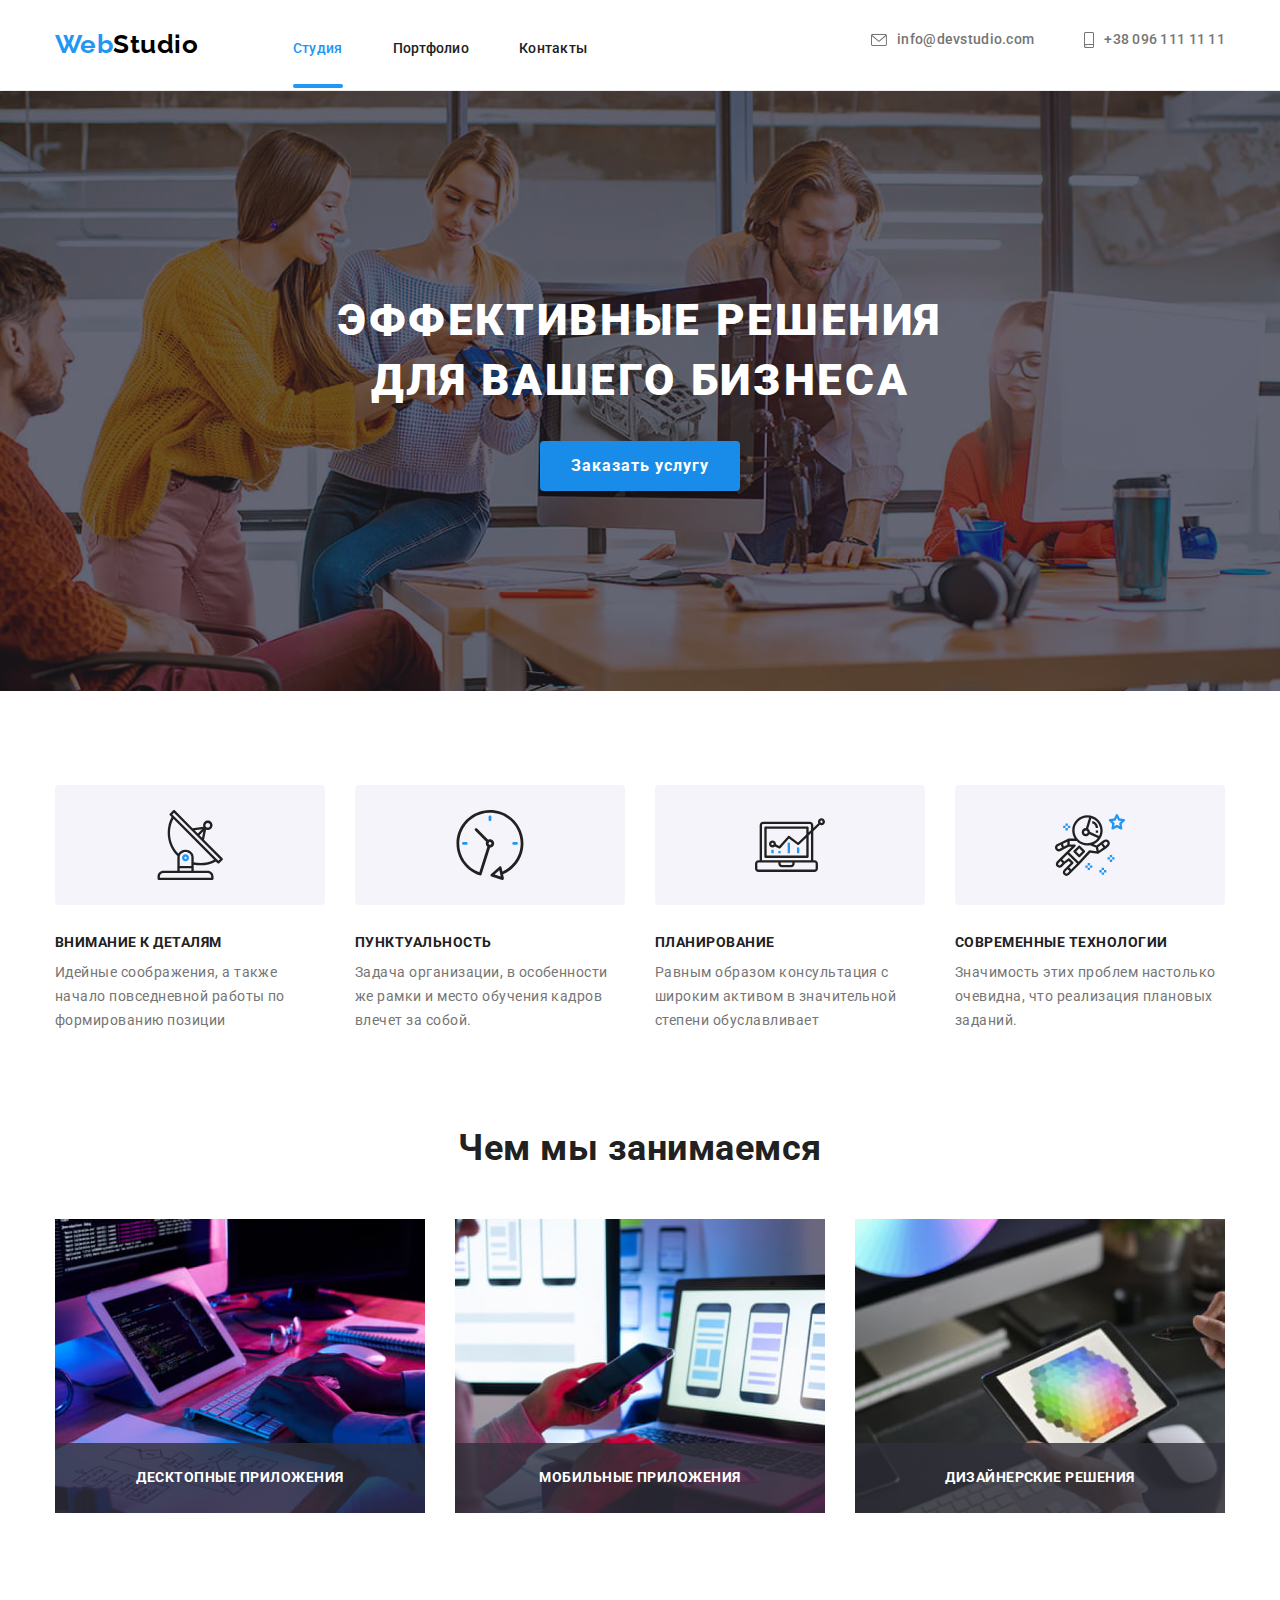
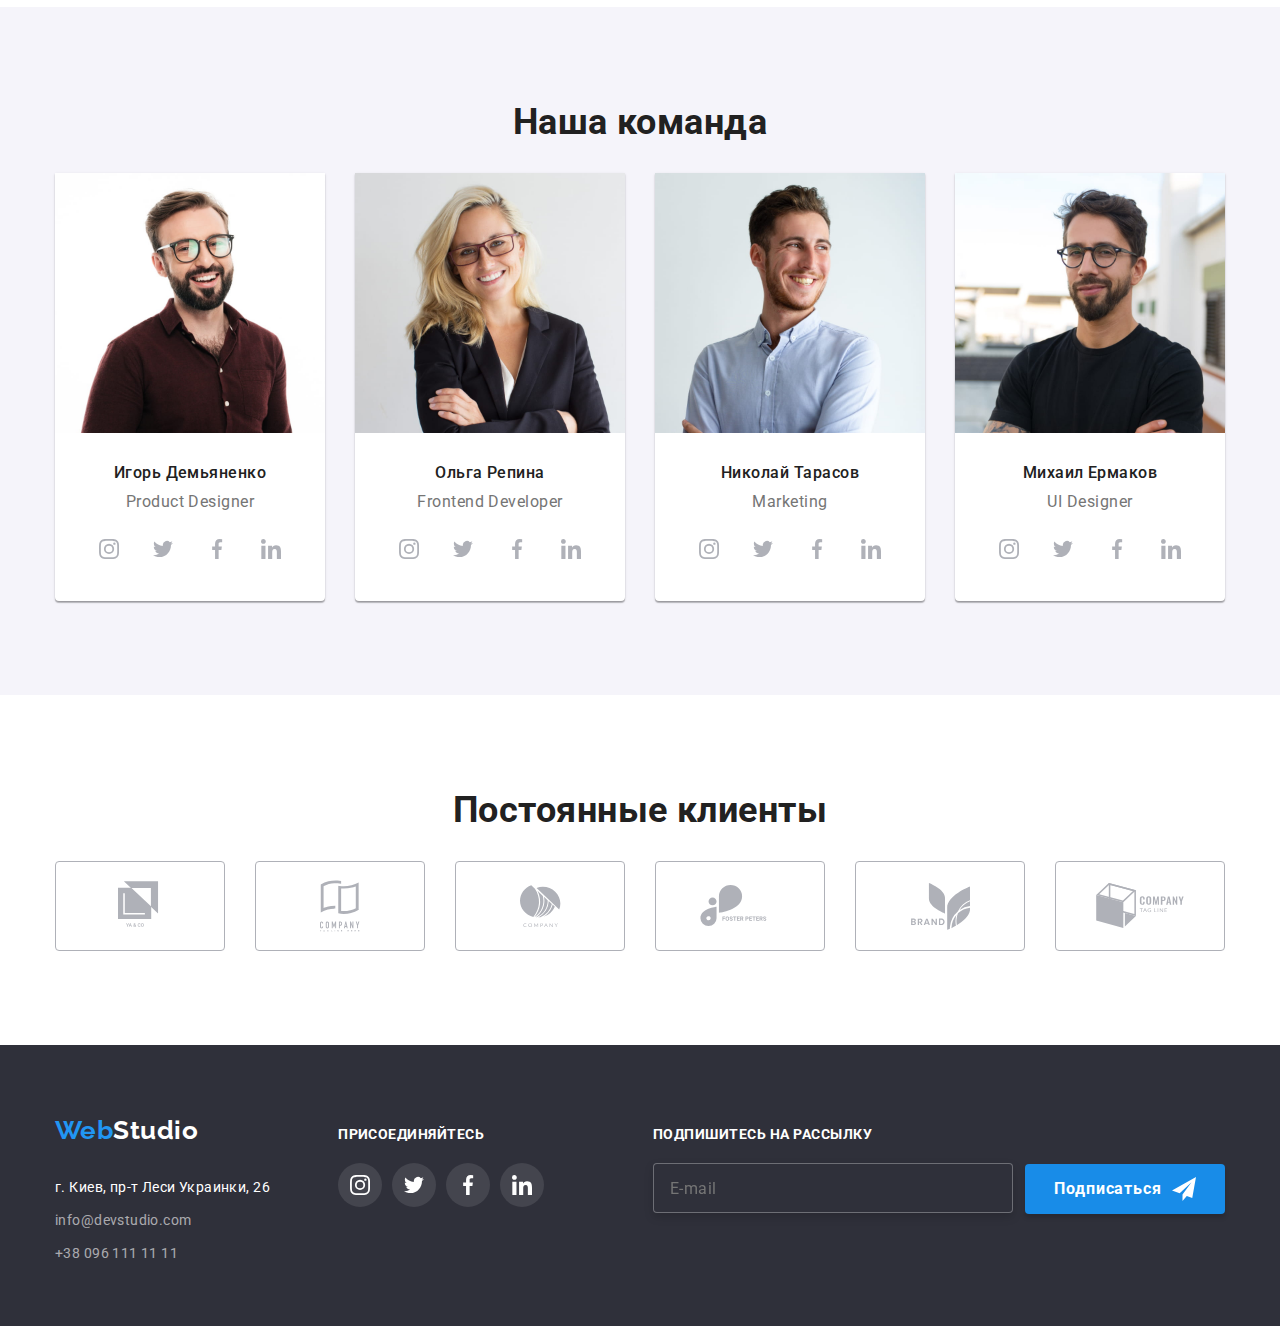
==== commit f1fa2067: "section hero updated" ====
--- a/index.html
+++ b/index.html
@@ -23,7 +23,45 @@
             </svg>
             </button>
             <div class="mobile-menu" id="menu" data-menu>
-           MENU
+        <ul class="mobile-nav list">
+            <li class="mobile-nav__item"><a href="./index.html" class="link mobile-nav__link current">Студия</a></li>
+            <li class="mobile-nav__item"><a href="./portfolio.html" class="link mobile-nav__link">Портфолио</a></li>
+            <li class="mobile-nav__item"><a href="" class="link mobile-nav__link">Контакты</a></li>
+        </ul>
+        <ul class="mobile-contacts list">
+            <li class="mobile-contacts__item">
+                <a href="tel:+380961111111" class="mobile-contacts__link link">
+                    +38 096 111 11 11
+                </a>
+            </li>
+            <li class="mobile-contacts__item">
+                <a href="mailto:info@devstudio.com" class="mobile-contacts__link mobile-contacts__link--grey link">
+                    info@devstudio.com
+                </a>
+            </li>
+        </ul>
+        <ul class="mobile-social-links list">
+            <li class="mobile-social-links__item">
+                <a href="http://" target="_blank" rel="noreferrer noopener" class="link mobile-social-links__link">
+                Instagram
+                </a>
+            </li>
+            <li class="mobile-social-links__item">
+                <a href="http://" target="_blank" rel="noreferrer noopener" class="link mobile-social-links__link">
+                Twitter
+                </a>
+            </li>
+            <li class="mobile-social-links__item">
+                <a href="http://" target="_blank" rel="noreferrer noopener" class="link mobile-social-links__link">
+                Facebook
+                </a>
+            </li>
+            <li class="mobile-social-links__item">
+                <a href="http://" target="_blank" rel="noreferrer noopener" class="link mobile-social-links__link">
+                LinkedIn
+                </a>
+            </li>
+        </ul>
             </div>
             <ul class="nav-links list">
                 <li class="nav-links__item"><a href="./index.html" class="link nav-links__link current">Студия</a></li>
@@ -53,7 +91,7 @@
 </header>
 <main>
     
-    <section class="section hero">
+    <section class="hero">
         <div class="container">
         <h1 class="hero-title">Эффективные решения для вашего бизнеса</h1>
         <button data-modal-open class="button  button-center">Заказать услугу</button>
--- a/css/main.min.css
+++ b/css/main.min.css
@@ -1,2 +1,5 @@
-:root{--secondary-background-color: #2f303a;--primary-text-color: #757575;--primary-header-color: #212121;--secondary-header-color: #ffffff;--footer-contacts-color: rgba(255, 255, 255, 0.6);--focus-color: #2196f3;--header-logo-color: #000000;--button-background-color: #188ce8;--filter-button-background: #f5f4fa;--list-items-gaps: 30px;--header-to-lists-gap: 50px;--header-to-lists-gap-mobile: 30px;--secondary-headers-gap: 10px;--descr-margins: 20px 24px;--timing-animation: cubic-bezier(0.4, 0, 0.2, 1);--transition-duration: 250ms}body{font-family:Roboto, sans-serif;font-style:normal;color:var(--primary-text-color);letter-spacing:0.03em;background-color:var(--secondary-header-color)}.container{width:100%;padding-left:15px;padding-right:15px;margin-left:auto;margin-right:auto}@media screen and (min-width: 480px){.container{max-width:480px}}@media screen and (min-width: 768px){.container{max-width:768px}}@media screen and (min-width: 1200px){.container{max-width:1200px}}.list{margin-top:0px;margin-bottom:0px;padding-left:0px;list-style:none}.link{text-decoration:none}img{display:block;max-width:100%;height:auto}.section{padding-top:60px;padding-bottom:60px}@media screen and (min-width: 1200px){.section{padding-top:94px;padding-bottom:94px}}.section-header{margin-top:0px;margin-bottom:var(--header-to-lists-gap-mobile);font-weight:700;font-size:28px;line-height:1.18;text-align:center;color:var(--primary-header-color)}@media screen and (min-width: 1200px){.section-header{font-size:36px;line-height:1.17}}.title-hidden{position:absolute;width:1px;height:1px;margin:-1px;padding:0;overflow:hidden;border:0;clip:rect(0 0 0 0)}.secondary-titles{margin-top:0px;font-weight:700;font-size:14px;line-height:1.14;text-transform:uppercase}.social-links-header{margin-top:0px;margin-bottom:20px;text-align:center;color:var(--secondary-header-color)}@media screen and (min-width: 1200px){.social-links-header{text-align:start}}.header{position:relative;border-bottom:1px solid #ececec}@media screen and (min-width: 768px){.header-block{display:flex;align-items:center;justify-content:space-between}}.logo{display:inline-block;font-family:Raleway;font-style:normal;font-weight:700;color:var(--focus-color);text-decoration:none;font-size:24px;line-height:1.16}.logo .logo__text--black{transition:color var(--transition-duration) var(--timing-animation);color:var(--header-logo-color)}.logo .logo__text--white{transition:color var(--transition-duration) var(--timing-animation);color:var(--secondary-header-color)}.logo:focus .logo__text--black,.logo:hover .logo__text--black{color:var(--focus-color)}.logo:focus .logo__text--white,.logo:hover .logo__text--white{color:var(--focus-color)}@media screen and (min-width: 1200px){.logo{font-size:26px;line-height:1.19}}.logo--header{margin-right:0px;padding-top:16px;padding-bottom:16px}@media screen and (min-width: 768px){.logo--header{margin-right:90px;padding-top:26px;padding-bottom:26px}}@media screen and (min-width: 1200px){.logo--header{padding-top:24px;padding-bottom:25px}}.logo--footer{padding:10px 0px;margin-left:auto;margin-right:auto}.nav-links{display:none}@media screen and (min-width: 768px){.nav-links{display:inline-flex;margin-right:auto;margin-top:0px;margin-bottom:0px}.nav-links .nav-links__link{padding-top:32px;padding-bottom:32px;font-weight:500;font-size:14px;line-height:1.14;letter-spacing:0.02em;color:var(--primary-header-color);transition:color var(--transition-duration) var(--timing-animation)}.nav-links .nav-links__link.current{position:relative;padding-bottom:28px;color:var(--focus-color)}}@media screen and (min-width: 768px) and (min-width: 1200px){.nav-links .nav-links__link.current{padding-bottom:32px}}@media screen and (min-width: 768px){.nav-links__link.current::after{position:absolute;bottom:0%;left:0%;content:'';display:block;width:100%;height:4px;border-radius:2px;background-color:var(--focus-color)}.nav-links__link:hover,.nav-links__link:focus{color:var(--focus-color)}.nav-links__item:not(:last-child){margin-right:50px}}.nav-contacts{display:none}@media screen and (min-width: 768px){.nav-contacts{display:block}.nav-contacts .nav-contacts__item:not(:last-child){margin-bottom:10px}.nav-contacts .nav-contacts__link{display:block;font-weight:500;font-size:12px;line-height:1.17;letter-spacing:0.02em;color:var(--primary-text-color);transition:color var(--transition-duration) var(--timing-animation)}.nav-contacts .nav-contacts__icon{fill:var(--primary-text-color);margin-right:8px;transition:fill var(--transition-duration) var(--timing-animation)}.nav-contacts__link:hover,.nav-contacts__link:focus{color:var(--focus-color)}.nav-contacts__link:hover .nav-contacts__icon,.nav-contacts__link:focus .nav-contacts__icon{fill:var(--focus-color)}}@media screen and (min-width: 1200px){.nav-contacts{display:inline-flex;justify-content:end;margin-top:0px;margin-bottom:0px}.nav-contacts .nav-contacts__item:not(:last-child){margin-right:50px}.nav-contacts .nav-contacts__link{display:flex;justify-content:center;align-items:center;padding-top:32px;padding-bottom:32px;font-size:14px;line-height:1.14}.nav-contacts .nav-contacts__icon{margin-right:10px}}.mobile-menu{display:none;position:absolute;top:0;left:0;width:100%;min-height:100vh;background-color:var(--secondary-header-color)}.mobile-menu.is-open{display:block}@media screen and (min-width: 768px){.mobile-menu.is-open{display:none}}@media screen and (min-width: 768px){.mobile-menu{display:none}}.hero{max-width:1600px;height:600px;margin-left:auto;margin-right:auto;padding-top:200px;padding-bottom:200px;background-image:linear-gradient(rgba(47,48,58,0.4), rgba(47,48,58,0.4)),url(../images/img_hero.jpg);background-repeat:no-repeat;background-position:center;background-size:cover;background-color:var(--secondary-background-color)}.hero-title{width:100%;margin-top:0px;margin-bottom:30px;margin-left:auto;margin-right:auto;font-size:26px;line-height:1.62;font-weight:900;text-align:center;letter-spacing:0.06em;text-transform:uppercase;color:var(--secondary-header-color)}@media screen and (min-width: 480px){.hero-title{max-width:360px}}@media screen and (min-width: 1200px){.hero-title{max-width:700px;font-size:44px;line-height:1.36}}.button{display:flex;align-items:center;justify-content:center;border-radius:4px;border-width:0px;padding:0px;width:200px;height:50px;font-family:inherit;font-weight:700;font-size:16px;line-height:1.87;letter-spacing:0.06em;text-align:center;cursor:pointer;box-shadow:0px 4px 4px rgba(0,0,0,0.15);border-color:var(--button-background-color);color:var(--secondary-header-color);background-color:var(--button-background-color)}.button-center{margin-left:auto;margin-right:auto}.modal--button{position:absolute;top:8px;right:8px;width:30px;height:30px;box-shadow:none;border:1px solid rgba(0,0,0,0.1);border-radius:50%;background-color:var(--secondary-header-color);transition:fill var(--transition-duration) var(--timing-animation)}.modal--button:hover .modal__icon,.modal--button:focus .modal__icon{fill:var(--focus-color);cursor:pointer}.project-filter__button{display:inline-block;align-items:center;margin-top:0px;margin-bottom:0px;padding:6px 22px;font-family:inherit;font-weight:500;font-size:16px;line-height:1.62;letter-spacing:0.03em;text-align:center;box-shadow:none;border-radius:4px;border-width:0px;border-color:var(--button-background-color);cursor:pointer;color:var(--primary-header-color);background-color:var(--filter-button-background);transition:box-shadow var(--transition-duration) var(--timing-animation),background-color var(--transition-duration) var(--timing-animation),color var(--transition-duration) var(--timing-animation)}.project-filter__button:hover,.project-filter__button:focus{box-shadow:0px 4px 4px rgba(0,0,0,0.15);background-color:var(--focus-color);color:var(--secondary-header-color)}.nav-button{position:absolute;top:10px;right:15px;z-index:1;display:inline-flex;margin:0;padding:0;border:none;background-color:transparent}@media screen and (min-width: 768px){.nav-button{display:none}}.nav-button .icon-nav{display:block;transition:fill var(--transition-duration) var(--timing-animation)}.nav-button .icon-nav:hover,.nav-button .icon-nav:hover{fill:var(--focus-color);cursor:pointer}.nav-button.is-open .icon-nav{display:none}.nav-button .icon-nav-close{display:none}.nav-button.is-open .icon-nav-close{display:block;transition:fill var(--transition-duration) var(--timing-animation)}.nav-button.is-open .icon-nav-close:hover,.nav-button.is-open .icon-nav-close:focus{fill:var(--focus-color);cursor:pointer}.backdrop{position:fixed;z-index:2;top:0;left:0;width:100vw;height:100vh;visibility:visible;opacity:1;background-color:rgba(0,0,0,0.2);transition:opacity var(--transition-duration) var(--timing-animation),transform var(--transition-duration) var(--timing-animation)}.backdrop.is-hidden{visibility:hidden;opacity:0;pointer-events:none;transform:translateY(-100%)}.modal{position:absolute;top:50%;left:50%;transform:translate(-50%, -50%);display:flex;flex-direction:column;align-items:center;min-height:80vh;min-width:100vw;border-radius:4px;padding:30px;padding-top:40px;background-color:var(--secondary-header-color);box-shadow:0px 1px 3px rgba(0,0,0,0.12),0px 1px 1px rgba(0,0,0,0.14),0px 2px 1px rgba(0,0,0,0.2)}@media screen and (min-width: 420px){.modal{min-height:500px;min-width:415px;padding:40px}}@media screen and (min-width: 480px){.modal{max-height:609px;max-width:450px;padding:40px}}@media screen and (min-width: 1200px){.modal{max-height:581px;max-width:528px}}.modal-title{max-height:60px;margin-top:0px;margin-bottom:12px;font-weight:700;font-size:16px;line-height:1.5;text-align:center;color:var(--primary-header-color)}@media screen and (min-width: 480px){.modal-title{margin-top:0px;font-size:20px}}@media screen and (min-width: 1200px){.modal-title{max-height:23px;line-height:1.15}}.user-form{min-width:100%;min-height:100%}@media screen and (min-width: 480px){.user-form{min-width:370px;min-height:457px}}@media screen and (min-width: 1200px){.user-form{min-width:450px}}.user-form .user-form__labels{display:inline-block;height:10px;margin-bottom:4px;font-weight:400;font-size:10px;line-height:1.5;letter-spacing:0.01em;color:var(--primary-text-color)}@media screen and (min-width: 480px){.user-form .user-form__labels{height:14px;margin-bottom:4px;font-size:12px;line-height:1.67}}.user-form .user-form__input-field{position:relative;display:flex;align-items:center;min-width:100%;height:30px;margin-bottom:10px}@media screen and (min-width: 480px){.user-form .user-form__input-field{height:40px;margin-bottom:10px}}.user-form .user-form__input{display:inline-block;min-width:100%;min-height:100%;padding:5px 42px;border:1px solid rgba(33,33,33,0.2);border-radius:4px;transition:border-color var(--transition-duration) var(--timing-animation)}@media screen and (min-width: 480px){.user-form .user-form__input{padding:12px 42px}}.user-form .user-form__icon{position:absolute;top:7px;left:12px;display:block;fill:var(--primary-header-color);transition:fill var(--transition-duration) var(--timing-animation)}@media screen and (min-width: 480px){.user-form .user-form__icon{top:11px;left:12px}}.user-form__input-field:focus-within .user-form__icon{cursor:pointer;fill:var(--focus-color)}.user-form .user-form__textarea{width:100%;height:120px;resize:none;padding:12px 16px;font-weight:400;font-size:12px;line-height:1.17;letter-spacing:0.01em;border:1px solid rgba(33,33,33,0.2);border-radius:4px;transition:border-color var(--transition-duration) var(--timing-animation)}.user-form__input:focus,.user-form__textarea:focus{outline-color:var(--focus-color);outline:thin;border-color:var(--focus-color);cursor:pointer}.user-form .user-form__agreement{position:relative;display:flex;align-items:center;justify-content:start;min-height:10px;margin-top:10px;margin-bottom:20px;font-weight:400;font-size:9px;line-height:1;letter-spacing:0.01em;color:var(--primary-text-color)}@media screen and (min-width: 480px){.user-form .user-form__agreement{min-height:14px;margin-top:20px;margin-bottom:30px;font-weight:400;font-size:12px;line-height:1.17;letter-spacing:0.03em}}@media screen and (min-width: 1200px){.user-form .user-form__agreement{justify-content:center;min-height:24px;font-size:14px;line-height:1.71}}.user-form .user-form__checkbox{position:absolute;width:1px;height:1px;margin:-1px;padding:0;overflow:hidden;border:0;clip:rect(0 0 0 0)}.user-form .user-form__icon-check{margin-right:5px;border-radius:2px;fill:var(--primary-header-color)}@media screen and (min-width: 480px){.user-form .user-form__icon-check{margin-right:7px}}.user-form__checkbox:checked ~ .user-form__icon-check{cursor:pointer;background-color:var(--focus-color);background-image:url("../images/icons/icon-checked.svg");background-size:contain;background-origin:border-box;fill:var(--focus-color)}.user-form .checkbox:focus ~ .icon-check{fill:var(--focus-color)}.user-form .user-form__link-agreement{margin-left:1px;font-size:9px;line-height:1;letter-spacing:0.01em}@media screen and (min-width: 480px){.user-form .user-form__link-agreement{margin-left:2px;font-size:12px;line-height:1.17;letter-spacing:0.03em}}@media screen and (min-width: 1200px){.user-form .user-form__link-agreement{font-size:14px;line-height:1.71}}.features{padding-bottom:60px}@media screen and (min-width: 1200px){.features{padding-bottom:0px}}.feature-list{display:flex;flex-wrap:wrap;margin-left:calc(-1 * var(--list-items-gaps));margin-top:calc(-1 * var(--list-items-gaps))}@media screen and (min-width: 480px){.feature-list{max-width:480px}}@media screen and (min-width: 768px){.feature-list{max-width:768px}}@media screen and (min-width: 1200px){.feature-list{max-width:1200px}}.feature-list__item{flex-basis:calc(100% / 1 - var(--list-items-gaps));margin-left:var(--list-items-gaps);margin-top:var(--list-items-gaps)}@media screen and (min-width: 768px){.feature-list__item{flex-basis:calc(100% / 2 - var(--list-items-gaps))}}@media screen and (min-width: 1200px){.feature-list__item{flex-basis:calc(100% / 4 - var(--list-items-gaps))}}.feature-list__icon-block{display:flex;justify-content:center;align-items:center;height:120px;border-radius:4px;margin-bottom:30px;background-color:var(--filter-button-background)}.feature-list__titles{margin-bottom:var(--secondary-headers-gap);color:var(--primary-header-color)}.feature-list__paragraphs{margin-top:0px;margin-bottom:0px;font-size:14px;line-height:1.71;color:var(--primary-text-color)}.directions{display:none}@media screen and (min-width: 1200px){.directions{display:block}}.directions-title{display:none}@media screen and (min-width: 1200px){.directions-title{display:block;margin-left:auto;margin-right:auto;margin-top:0px;margin-bottom:var(--header-to-lists-gap);font-weight:700;font-size:36px;line-height:1.17;text-align:center;color:var(--primary-header-color)}}.directions-list{display:none}@media screen and (min-width: 1200px){.directions-list{display:block;display:flex;flex-wrap:wrap;text-align:center;margin-left:calc(-1 * var(--list-items-gaps));margin-top:calc(-1 * var(--list-items-gaps))}}.directions-list__item{position:relative;flex-basis:calc(100% / 3 - var(--list-items-gaps));margin-left:var(--list-items-gaps);margin-top:var(--list-items-gaps)}.directions-list__desc{position:absolute;width:100%;left:50%;bottom:0%;transform:translate(-50%);padding:27px 0px;margin:0px;background-color:rgba(47,48,58,0.8);color:var(--secondary-header-color)}.our-team{background-color:var(--filter-button-background)}.team-list{display:flex;flex-wrap:wrap;margin-left:calc(-1 * var(--list-items-gaps));margin-top:calc(-1 * var(--list-items-gaps))}@media screen and (min-width: 480px){.team-list{max-width:480px}}@media screen and (min-width: 768px){.team-list{max-width:768px}}@media screen and (min-width: 1200px){.team-list{max-width:1200px}}.employee-card{flex-basis:calc(100% / 1 - var(--list-items-gaps));margin-left:var(--list-items-gaps);margin-top:var(--list-items-gaps);box-shadow:0px 1px 3px rgba(0,0,0,0.12),0px 1px 1px rgba(0,0,0,0.14),0px 2px 1px rgba(0,0,0,0.2);border-radius:0px 0px 4px 4px;background-color:var(--secondary-header-color)}@media screen and (min-width: 768px){.employee-card{flex-basis:calc(100% / 2 - var(--list-items-gaps))}}@media screen and (min-width: 1200px){.employee-card{flex-basis:calc(100% / 4 - var(--list-items-gaps))}}.employee-card__profile{padding-top:var(--list-items-gaps);padding-bottom:var(--list-items-gaps)}.employee-card__name{margin-top:0px;margin-bottom:var(--secondary-headers-gap);font-weight:500;font-size:16px;line-height:1.19;text-align:center;color:var(--primary-header-color)}.employee-card__position{margin-top:0px;margin-bottom:16px;font-size:16px;line-height:1.19;text-align:center;color:var(--primary-text-color)}.social-links{display:flex;align-items:center;justify-content:center}.social-links__item:not(:first-child){margin-left:10px}.social-links .social-links__link{display:flex;align-items:center;justify-content:center;width:44px;height:44px;border-radius:50%;background-color:var(--secondary-header-color);transition:background-color var(--transition-duration) var(--timing-animation)}.social-links .social-links__link--bgc{background-color:rgba(255,255,255,0.1)}.social-links .social-links__icon{fill:#afb1b8;transition:fill var(--transition-duration) var(--timing-animation)}.social-links .social-links__icon--white{fill:var(--secondary-header-color)}.social-links__link:focus .social-links__icon,.social-links__link:hover .social-links__icon{fill:var(--secondary-header-color)}.social-links__link:focus,.social-links__link:hover{background-color:var(--focus-color)}.regular-clients__list{display:flex;flex-wrap:wrap;margin-left:calc(-1 * var(--list-items-gaps));margin-top:calc(-1 * var(--list-items-gaps))}@media screen and (min-width: 480px){.regular-clients__list{max-width:480px}}@media screen and (min-width: 768px){.regular-clients__list{max-width:768px}}@media screen and (min-width: 1200px){.regular-clients__list{max-width:1200px}}.clients-company{flex-basis:calc(100% / 2 - var(--list-items-gaps));margin-left:var(--list-items-gaps);margin-top:var(--list-items-gaps)}@media screen and (min-width: 768px){.clients-company{flex-basis:calc(100% / 3 - var(--list-items-gaps))}}@media screen and (min-width: 1200px){.clients-company{flex-basis:calc(100% / 6 - var(--list-items-gaps))}}.clients-company .clients-company__link{display:flex;align-items:center;justify-content:center;max-width:210px;height:90px;border-radius:4px;border:1px solid #afb1b8;transition:border-color var(--transition-duration) var(--timing-animation)}@media screen and (min-width: 480px){.clients-company .clients-company__link{min-width:210px}}@media screen and (min-width: 768px){.clients-company .clients-company__link{min-width:225px}}@media screen and (min-width: 1200px){.clients-company .clients-company__link{min-width:170px}}.clients-company .clients-company__icon{fill:#afb1b8;transition:fill var(--transition-duration) var(--timing-animation)}.clients-company__link:hover .clients-company__icon,.clients-company__link:focus .clients-company__icon{fill:var(--focus-color)}.clients-company__link:hover,.clients-company__link:focus{border-color:var(--focus-color)}.footer{padding-top:60px;padding-bottom:60px;background-color:var(--secondary-background-color)}.footer-laptop{margin-bottom:60px}@media screen and (min-width: 768px){.footer-laptop{display:flex;align-items:baseline;justify-content:space-around}}@media screen and (min-width: 1200px){.footer-laptop{display:flex;align-items:baseline;justify-content:space-between;margin-bottom:0px}}.footer-blocks{text-align:center}@media screen and (min-width: 1200px){.footer-blocks{display:flex;align-items:baseline;justify-content:space-between;text-align:start}}@media screen and (min-width: 1200px){.contacts-block{display:inline-block}}.contacts-block:nth-child(1){margin-bottom:60px}@media screen and (min-width: 768px){.contacts-block:nth-child(1){margin-bottom:0px}}@media screen and (min-width: 1200px){.contacts-block:nth-child(1){margin-right:68px}}.address{margin-top:20px;font-style:normal}.footer-contacts:not(:last-child){margin-bottom:9px}.footer-contacts__link{font-size:14px;line-height:1.71;letter-spacing:0.03em;color:var(--footer-contacts-color);transition:color var(--transition-duration) var(--timing-animation)}.footer-contacts__link:hover,.footer-contacts__link:focus{color:var(--focus-color)}.footer-contacts__link--map{color:var(--secondary-header-color);transition:color var(--transition-duration) var(--timing-animation)}.footer-contacts__link--map:focus,.footer-contacts__link--map:hover{color:var(--focus-color)}@media screen and (min-width: 1200px){.subscribe-form{display:flex;align-items:baseline;justify-content:space-between}}.subscribe-form__input{width:100%;height:50px;margin-right:auto;margin-left:auto;padding:15px 16px;margin-bottom:20px;outline:thin;filter:drop-shadow(0px 4px 4px rgba(0,0,0,0.15));border:1px solid rgba(255,255,255,0.3);border-radius:4px;font-weight:400;font-size:16px;line-height:1.25;align-items:center;letter-spacing:0.03em;color:rgba(255,255,255,0.6);background-color:var(--secondary-background-color)}@media screen and (min-width: 480px){.subscribe-form__input{max-width:450px}}@media screen and (min-width: 1200px){.subscribe-form__input{width:360px;max-width:360px;margin-bottom:0px;margin-right:12px}}.subscribe-button{margin-left:auto;margin-right:auto}@media screen and (min-width: 1200px){.subscribe-button{margin-left:0px;margin-right:0px}}.subscribe-form__icon{margin-left:10px;fill:var(--secondary-header-color)}.project-filter{display:flex;flex-wrap:wrap;margin-top:0px}@media screen and (max-width: 767px){.project-filter{margin-bottom:25px;justify-content:start}}@media screen and (min-width: 768px){.project-filter{margin-bottom:var(--list-items-gaps);justify-content:center}}.project-filter__item:not(:last-child){margin-right:8px}@media screen and (max-width: 767px){.project-filter__item:not(:last-child){margin-bottom:15px}}.cardset-list{display:flex;flex-wrap:wrap;margin-left:calc(-1 * var(--list-items-gaps));margin-top:calc(-1 * var(--list-items-gaps))}@media screen and (min-width: 480px){.cardset-list{max-width:480px}}@media screen and (min-width: 768px){.cardset-list{max-width:768px}}@media screen and (min-width: 1200px){.cardset-list{max-width:1200px}}.project-card{flex-basis:calc(100% / 1 - var(--list-items-gaps));border:1px solid #eeeeee;margin-left:var(--list-items-gaps);margin-top:var(--list-items-gaps);transition:box-shadow var(--transition-duration) var(--timing-animation)}.project-card:hover,.project-card:focus{box-shadow:0px 1px 1px rgba(0,0,0,0.12),0px 4px 4px rgba(0,0,0,0.06),1px 4px 6px rgba(0,0,0,0.16)}@media screen and (min-width: 768px){.project-card{flex-basis:calc(100% / 2 - var(--list-items-gaps))}}@media screen and (min-width: 1200px){.project-card{flex-basis:calc(100% / 3 - var(--list-items-gaps))}}.project-card__content{position:relative;overflow:hidden}.project-card__overlay{position:absolute;width:100%;height:100%;display:flex;align-items:center;justify-content:center;padding:0px 24px;margin:0;font-weight:400;font-size:18px;line-height:1.56;letter-spacing:0.03em;color:var(--secondary-header-color);background-color:rgba(33,150,243,0.9);transition:transform var(--transition-duration) var(--timing-animation)}.project-card__link:hover .project-card__overlay,.project-card__link:focus .project-card__overlay{transform:translateY(-100%)}.project-card__descr{padding:var(--descr-margins)}.project-card__name{margin-top:0px;margin-bottom:4px;font-weight:700;font-size:18px;line-height:2;letter-spacing:0.06em;color:var(--primary-header-color)}.project-card__type{margin-top:0px;margin-bottom:0px;font-size:16px;line-height:1.87;color:var(--primary-text-color)}
+:root{--secondary-background-color: #2f303a;--primary-text-color: #757575;--primary-header-color: #212121;--secondary-header-color: #ffffff;--footer-contacts-color: rgba(255, 255, 255, 0.6);--linear-gradient: linear-gradient(
+    rgba(47, 48, 58, 0.4),
+    rgba(47, 48, 58, 0.4)
+  );--focus-color: #2196f3;--header-logo-color: #000000;--button-background-color: #188ce8;--filter-button-background: #f5f4fa;--list-items-gaps: 30px;--header-to-lists-gap: 50px;--header-to-lists-gap-mobile: 30px;--secondary-headers-gap: 10px;--descr-margins: 20px 24px;--timing-animation: cubic-bezier(0.4, 0, 0.2, 1);--transition-duration: 250ms}body{font-family:Roboto, sans-serif;font-style:normal;color:var(--primary-text-color);letter-spacing:0.03em;background-color:var(--secondary-header-color)}.container{width:100%;padding-left:15px;padding-right:15px;margin-left:auto;margin-right:auto}@media screen and (min-width: 480px){.container{max-width:480px}}@media screen and (min-width: 768px){.container{max-width:768px}}@media screen and (min-width: 1200px){.container{max-width:1200px}}.list{margin-top:0px;margin-bottom:0px;padding-left:0px;list-style:none}.link{text-decoration:none}img{display:block;max-width:100%;height:auto}.section{padding-top:60px;padding-bottom:60px}@media screen and (min-width: 1200px){.section{padding-top:94px;padding-bottom:94px}}.section-header{margin-top:0px;margin-bottom:var(--header-to-lists-gap-mobile);font-weight:700;font-size:28px;line-height:1.18;text-align:center;color:var(--primary-header-color)}@media screen and (min-width: 1200px){.section-header{font-size:36px;line-height:1.17}}.title-hidden{position:absolute;width:1px;height:1px;margin:-1px;padding:0;overflow:hidden;border:0;clip:rect(0 0 0 0)}.secondary-titles{margin-top:0px;font-weight:700;font-size:14px;line-height:1.14;text-transform:uppercase}.social-links-header{margin-top:0px;margin-bottom:20px;text-align:center;color:var(--secondary-header-color)}@media screen and (min-width: 1200px){.social-links-header{text-align:start}}.header{position:relative;border-bottom:1px solid #ececec}@media screen and (min-width: 768px){.header-block{display:flex;align-items:center;justify-content:space-between}}.logo{display:inline-block;font-family:Raleway;font-style:normal;font-weight:700;color:var(--focus-color);text-decoration:none;font-size:24px;line-height:1.16}.logo .logo__text--black{transition:color var(--transition-duration) var(--timing-animation);color:var(--header-logo-color)}.logo .logo__text--white{transition:color var(--transition-duration) var(--timing-animation);color:var(--secondary-header-color)}.logo:focus .logo__text--black,.logo:hover .logo__text--black{color:var(--focus-color)}.logo:focus .logo__text--white,.logo:hover .logo__text--white{color:var(--focus-color)}@media screen and (min-width: 1200px){.logo{font-size:26px;line-height:1.19}}.logo--header{margin-right:0px;padding-top:16px;padding-bottom:16px}@media screen and (min-width: 768px){.logo--header{margin-right:90px;padding-top:26px;padding-bottom:26px}}@media screen and (min-width: 1200px){.logo--header{padding-top:24px;padding-bottom:25px}}.logo--footer{padding:10px 0px;margin-left:auto;margin-right:auto}.nav-links{display:none}@media screen and (min-width: 768px){.nav-links{display:inline-flex;margin-right:auto;margin-top:0px;margin-bottom:0px}.nav-links .nav-links__link{padding-top:32px;padding-bottom:32px;font-weight:500;font-size:14px;line-height:1.14;letter-spacing:0.02em;color:var(--primary-header-color);transition:color var(--transition-duration) var(--timing-animation)}.nav-links .nav-links__link.current{position:relative;padding-bottom:28px;color:var(--focus-color)}}@media screen and (min-width: 768px) and (min-width: 1200px){.nav-links .nav-links__link.current{padding-bottom:32px}}@media screen and (min-width: 768px){.nav-links__link.current::after{position:absolute;bottom:0%;left:0%;content:'';display:block;width:100%;height:4px;border-radius:2px;background-color:var(--focus-color)}.nav-links__link:hover,.nav-links__link:focus{color:var(--focus-color)}.nav-links__item:not(:last-child){margin-right:50px}}.nav-contacts{display:none}@media screen and (min-width: 768px){.nav-contacts{display:block}.nav-contacts .nav-contacts__item:not(:last-child){margin-bottom:10px}.nav-contacts .nav-contacts__link{display:block;font-weight:500;font-size:12px;line-height:1.17;letter-spacing:0.02em;color:var(--primary-text-color);transition:color var(--transition-duration) var(--timing-animation)}.nav-contacts .nav-contacts__icon{fill:var(--primary-text-color);margin-right:8px;transition:fill var(--transition-duration) var(--timing-animation)}.nav-contacts__link:hover,.nav-contacts__link:focus{color:var(--focus-color)}.nav-contacts__link:hover .nav-contacts__icon,.nav-contacts__link:focus .nav-contacts__icon{fill:var(--focus-color)}}@media screen and (min-width: 1200px){.nav-contacts{display:inline-flex;justify-content:end;margin-top:0px;margin-bottom:0px}.nav-contacts .nav-contacts__item:not(:last-child){margin-right:50px}.nav-contacts .nav-contacts__link{display:flex;justify-content:center;align-items:center;padding-top:32px;padding-bottom:32px;font-size:14px;line-height:1.14}.nav-contacts .nav-contacts__icon{margin-right:10px}}.mobile-menu{display:none;position:absolute;z-index:1;top:0;left:0;min-width:100vw;min-height:100vh;background-color:var(--secondary-header-color)}.mobile-menu.is-open{display:flex;flex-direction:column;justify-content:space-between;padding-left:20px;padding-right:5px;padding-top:30px;padding-bottom:30px}@media screen and (min-width: 480px){.mobile-menu.is-open{max-height:796px;padding-left:40px;padding-right:15px;padding-top:50px;padding-bottom:50px}}@media screen and (min-width: 768px){.mobile-menu.is-open{display:none}}@media screen and (min-width: 768px){.mobile-menu{display:none}}.mobile-nav{margin-bottom:auto}.mobile-nav__item{margin-bottom:32px}.mobile-nav__link{color:var(--primary-header-color);letter-spacing:0.02em}@media screen and (min-width: 320px){.mobile-nav__link{padding:10px;font-weight:500;font-size:30px;line-height:1.18}}@media screen and (min-width: 480px){.mobile-nav__link{padding:10px;font-weight:500;font-size:40px;line-height:1.18}}.mobile-nav__link.current{color:var(--focus-color)}.mobile-contacts{margin-bottom:64px}.mobile-contacts__item:not(:last-child){margin-bottom:32px;color:var(--focus-color)}.mobile-contacts__link{font-weight:500;letter-spacing:0.02em;color:var(--focus-color)}@media screen and (min-width: 320px){.mobile-contacts__link{padding:10px;font-size:27px;line-height:1.18}}@media screen and (min-width: 480px){.mobile-contacts__link{font-size:34px;line-height:1.18}}.mobile-contacts__link--grey{color:var(--primary-text-color)}@media screen and (min-width: 320px){.mobile-contacts__link--grey{font-size:18px;line-height:1.18}}@media screen and (min-width: 480px){.mobile-contacts__link--grey{font-size:24px}}.mobile-social-links{display:flex}.mobile-social-links__item:not(:last-child){height:22px;padding:0 10px;border-right:1px solid rgba(33,33,33,0.2)}.mobile-social-links__item:last-child{padding:0 10px}.mobile-social-links__link{letter-spacing:0.02em;color:var(--focus-color);font-weight:500}@media screen and (min-width: 320px){.mobile-social-links__link{padding:10px 0;font-size:12px;line-height:1.5}}@media screen and (min-width: 480px){.mobile-social-links__link{padding:10px 0;font-size:18px;line-height:1.22}}.hero{margin-left:auto;margin-right:auto;background-image:var(--linear-gradient),url(../images/adaptive/mobile/hero/header-mobile@1x.jpg);background-repeat:no-repeat;background-position:center;background-size:cover;background-color:var(--secondary-background-color)}@media (min-device-pixel-ratio: 2), (-webkit-min-device-pixel-ratio: 2), (min-resolution: 192dpi), (min-resolution: 2dppx){.hero{background-image:var(--linear-gradient),url(../images/adaptive/mobile/hero/header-mobile@2x.jpg)}}@media screen and (min-width: 480px){.hero{min-width:480px;height:400px;padding-top:118px;padding-bottom:118px}}@media screen and (min-width: 768px){.hero{min-width:768px;background-image:var(--linear-gradient),url(../images/adaptive/tablet/hero/header-tablet@1x.jpg)}}@media screen and (min-width: 768px) and (min-device-pixel-ratio: 2), screen and (min-width: 768px) and (-webkit-min-device-pixel-ratio: 2), screen and (min-width: 768px) and (min-resolution: 192dpi), screen and (min-width: 768px) and (min-resolution: 2dppx){.hero{background-image:var(--linear-gradient),url(../images/adaptive/tablet/hero/header-tablet@2x.jpg)}}@media screen and (min-width: 1200px){.hero{max-width:1600px;height:600px;padding-top:200px;padding-bottom:200px;background-image:var(--linear-gradient),url(../images/adaptive/desktop/hero/header-desktop@1x.jpg)}}@media screen and (min-width: 1200px) and (min-device-pixel-ratio: 2), screen and (min-width: 1200px) and (-webkit-min-device-pixel-ratio: 2), screen and (min-width: 1200px) and (min-resolution: 192dpi), screen and (min-width: 1200px) and (min-resolution: 2dppx){.hero{background-image:var(--linear-gradient),url(../images/adaptive/desktop/hero/header-desktop@2x.jpg)}}.hero-title{width:100%;margin-top:0px;margin-bottom:30px;margin-left:auto;margin-right:auto;font-size:26px;line-height:1.62;font-weight:900;text-align:center;letter-spacing:0.06em;text-transform:uppercase;color:var(--secondary-header-color)}@media screen and (min-width: 480px){.hero-title{max-width:360px}}@media screen and (min-width: 1200px){.hero-title{max-width:700px;font-size:44px;line-height:1.36}}.button{display:flex;align-items:center;justify-content:center;border-radius:4px;border-width:0px;padding:0px;width:200px;height:50px;font-family:inherit;font-weight:700;font-size:16px;line-height:1.87;letter-spacing:0.06em;text-align:center;cursor:pointer;box-shadow:0px 4px 4px rgba(0,0,0,0.15);border-color:var(--button-background-color);color:var(--secondary-header-color);background-color:var(--button-background-color)}.button-center{margin-left:auto;margin-right:auto}.modal--button{position:absolute;top:8px;right:8px;width:30px;height:30px;box-shadow:none;border:1px solid rgba(0,0,0,0.1);border-radius:50%;background-color:var(--secondary-header-color);transition:fill var(--transition-duration) var(--timing-animation)}.modal--button:hover .modal__icon,.modal--button:focus .modal__icon{fill:var(--focus-color);cursor:pointer}.project-filter__button{display:inline-block;align-items:center;margin-top:0px;margin-bottom:0px;padding:6px 22px;font-family:inherit;font-weight:500;font-size:16px;line-height:1.62;letter-spacing:0.03em;text-align:center;box-shadow:none;border-radius:4px;border-width:0px;border-color:var(--button-background-color);cursor:pointer;color:var(--primary-header-color);background-color:var(--filter-button-background);transition:box-shadow var(--transition-duration) var(--timing-animation),background-color var(--transition-duration) var(--timing-animation),color var(--transition-duration) var(--timing-animation)}.project-filter__button:hover,.project-filter__button:focus{box-shadow:0px 4px 4px rgba(0,0,0,0.15);background-color:var(--focus-color);color:var(--secondary-header-color)}.nav-button{position:absolute;top:10px;right:15px;z-index:2;display:inline-flex;margin:0;padding:0;border:none;background-color:transparent}@media screen and (min-width: 768px){.nav-button{display:none}}.nav-button .icon-nav{display:block;transition:fill var(--transition-duration) var(--timing-animation)}.nav-button .icon-nav:hover,.nav-button .icon-nav:hover{fill:var(--focus-color);cursor:pointer}.nav-button.is-open .icon-nav{display:none}.nav-button .icon-nav-close{display:none}.nav-button.is-open .icon-nav-close{display:block;transition:fill var(--transition-duration) var(--timing-animation)}.nav-button.is-open .icon-nav-close:hover,.nav-button.is-open .icon-nav-close:focus{fill:var(--focus-color);cursor:pointer}.backdrop{position:fixed;z-index:2;top:0;left:0;width:100vw;height:100vh;visibility:visible;opacity:1;background-color:rgba(0,0,0,0.2);transition:opacity var(--transition-duration) var(--timing-animation),transform var(--transition-duration) var(--timing-animation)}.backdrop.is-hidden{visibility:hidden;opacity:0;pointer-events:none;transform:translateY(-100%)}.modal{position:absolute;top:50%;left:50%;transform:translate(-50%, -50%);z-index:3;display:flex;flex-direction:column;align-items:center;min-height:80vh;min-width:100vw;border-radius:4px;padding:30px;padding-top:40px;background-color:var(--secondary-header-color);box-shadow:0px 1px 3px rgba(0,0,0,0.12),0px 1px 1px rgba(0,0,0,0.14),0px 2px 1px rgba(0,0,0,0.2)}@media screen and (min-width: 420px){.modal{min-height:500px;min-width:415px;padding:40px}}@media screen and (min-width: 480px){.modal{max-height:609px;max-width:450px;padding:40px}}@media screen and (min-width: 1200px){.modal{max-height:581px;max-width:528px}}.modal-title{max-height:60px;margin-top:0px;margin-bottom:12px;font-weight:700;font-size:16px;line-height:1.5;text-align:center;color:var(--primary-header-color)}@media screen and (min-width: 480px){.modal-title{margin-top:0px;font-size:20px}}@media screen and (min-width: 1200px){.modal-title{max-height:23px;line-height:1.15}}.user-form{min-width:100%;min-height:100%}@media screen and (min-width: 480px){.user-form{min-width:370px;min-height:457px}}@media screen and (min-width: 1200px){.user-form{min-width:450px}}.user-form .user-form__labels{display:inline-block;height:10px;margin-bottom:4px;font-weight:400;font-size:10px;line-height:1.5;letter-spacing:0.01em;color:var(--primary-text-color)}@media screen and (min-width: 480px){.user-form .user-form__labels{height:14px;margin-bottom:4px;font-size:12px;line-height:1.67}}.user-form .user-form__input-field{position:relative;display:flex;align-items:center;min-width:100%;height:30px;margin-bottom:10px}@media screen and (min-width: 480px){.user-form .user-form__input-field{height:40px;margin-bottom:10px}}.user-form .user-form__input{display:inline-block;min-width:100%;min-height:100%;padding:5px 42px;border:1px solid rgba(33,33,33,0.2);border-radius:4px;transition:border-color var(--transition-duration) var(--timing-animation)}@media screen and (min-width: 480px){.user-form .user-form__input{padding:12px 42px}}.user-form .user-form__icon{position:absolute;top:7px;left:12px;display:block;fill:var(--primary-header-color);transition:fill var(--transition-duration) var(--timing-animation)}@media screen and (min-width: 480px){.user-form .user-form__icon{top:11px;left:12px}}.user-form__input-field:focus-within .user-form__icon{cursor:pointer;fill:var(--focus-color)}.user-form .user-form__textarea{width:100%;height:120px;resize:none;padding:12px 16px;font-weight:400;font-size:12px;line-height:1.17;letter-spacing:0.01em;border:1px solid rgba(33,33,33,0.2);border-radius:4px;transition:border-color var(--transition-duration) var(--timing-animation)}.user-form__input:focus,.user-form__textarea:focus{outline-color:var(--focus-color);outline:thin;border-color:var(--focus-color);cursor:pointer}.user-form .user-form__agreement{position:relative;display:flex;align-items:center;justify-content:start;min-height:10px;margin-top:10px;margin-bottom:20px;font-weight:400;font-size:9px;line-height:1;letter-spacing:0.01em;color:var(--primary-text-color)}@media screen and (min-width: 480px){.user-form .user-form__agreement{min-height:14px;margin-top:20px;margin-bottom:30px;font-weight:400;font-size:12px;line-height:1.17;letter-spacing:0.03em}}@media screen and (min-width: 1200px){.user-form .user-form__agreement{justify-content:center;min-height:24px;font-size:14px;line-height:1.71}}.user-form .user-form__checkbox{position:absolute;width:1px;height:1px;margin:-1px;padding:0;overflow:hidden;border:0;clip:rect(0 0 0 0)}.user-form .user-form__icon-check{margin-right:5px;border-radius:2px;fill:var(--primary-header-color)}@media screen and (min-width: 480px){.user-form .user-form__icon-check{margin-right:7px}}.user-form__checkbox:checked ~ .user-form__icon-check{cursor:pointer;background-color:var(--focus-color);background-image:url("../images/icons/icon-checked.svg");background-size:contain;background-origin:border-box;fill:var(--focus-color)}.user-form .checkbox:focus ~ .icon-check{fill:var(--focus-color)}.user-form .user-form__link-agreement{margin-left:1px;font-size:9px;line-height:1;letter-spacing:0.01em}@media screen and (min-width: 480px){.user-form .user-form__link-agreement{margin-left:2px;font-size:12px;line-height:1.17;letter-spacing:0.03em}}@media screen and (min-width: 1200px){.user-form .user-form__link-agreement{font-size:14px;line-height:1.71}}.features{padding-bottom:60px}@media screen and (min-width: 1200px){.features{padding-bottom:0px}}.feature-list{display:flex;flex-wrap:wrap;margin-left:calc(-1 * var(--list-items-gaps));margin-top:calc(-1 * var(--list-items-gaps))}@media screen and (min-width: 480px){.feature-list{max-width:480px}}@media screen and (min-width: 768px){.feature-list{max-width:768px}}@media screen and (min-width: 1200px){.feature-list{max-width:1200px}}.feature-list__item{flex-basis:calc(100% / 1 - var(--list-items-gaps));margin-left:var(--list-items-gaps);margin-top:var(--list-items-gaps)}@media screen and (min-width: 768px){.feature-list__item{flex-basis:calc(100% / 2 - var(--list-items-gaps))}}@media screen and (min-width: 1200px){.feature-list__item{flex-basis:calc(100% / 4 - var(--list-items-gaps))}}.feature-list__icon-block{display:flex;justify-content:center;align-items:center;height:120px;border-radius:4px;margin-bottom:30px;background-color:var(--filter-button-background)}.feature-list__titles{margin-bottom:var(--secondary-headers-gap);color:var(--primary-header-color)}.feature-list__paragraphs{margin-top:0px;margin-bottom:0px;font-size:14px;line-height:1.71;color:var(--primary-text-color)}.directions{display:none}@media screen and (min-width: 1200px){.directions{display:block}}.directions-title{display:none}@media screen and (min-width: 1200px){.directions-title{display:block;margin-left:auto;margin-right:auto;margin-top:0px;margin-bottom:var(--header-to-lists-gap);font-weight:700;font-size:36px;line-height:1.17;text-align:center;color:var(--primary-header-color)}}.directions-list{display:none}@media screen and (min-width: 1200px){.directions-list{display:block;display:flex;flex-wrap:wrap;text-align:center;margin-left:calc(-1 * var(--list-items-gaps));margin-top:calc(-1 * var(--list-items-gaps))}}.directions-list__item{position:relative;flex-basis:calc(100% / 3 - var(--list-items-gaps));margin-left:var(--list-items-gaps);margin-top:var(--list-items-gaps)}.directions-list__desc{position:absolute;width:100%;left:50%;bottom:0%;transform:translate(-50%);padding:27px 0px;margin:0px;background-color:rgba(47,48,58,0.8);color:var(--secondary-header-color)}.our-team{background-color:var(--filter-button-background)}.team-list{display:flex;flex-wrap:wrap;margin-left:calc(-1 * var(--list-items-gaps));margin-top:calc(-1 * var(--list-items-gaps))}@media screen and (min-width: 480px){.team-list{max-width:480px}}@media screen and (min-width: 768px){.team-list{max-width:768px}}@media screen and (min-width: 1200px){.team-list{max-width:1200px}}.employee-card{flex-basis:calc(100% / 1 - var(--list-items-gaps));margin-left:var(--list-items-gaps);margin-top:var(--list-items-gaps);box-shadow:0px 1px 3px rgba(0,0,0,0.12),0px 1px 1px rgba(0,0,0,0.14),0px 2px 1px rgba(0,0,0,0.2);border-radius:0px 0px 4px 4px;background-color:var(--secondary-header-color)}@media screen and (min-width: 768px){.employee-card{flex-basis:calc(100% / 2 - var(--list-items-gaps))}}@media screen and (min-width: 1200px){.employee-card{flex-basis:calc(100% / 4 - var(--list-items-gaps))}}.employee-card__profile{padding-top:var(--list-items-gaps);padding-bottom:var(--list-items-gaps)}.employee-card__name{margin-top:0px;margin-bottom:var(--secondary-headers-gap);font-weight:500;font-size:16px;line-height:1.19;text-align:center;color:var(--primary-header-color)}.employee-card__position{margin-top:0px;margin-bottom:16px;font-size:16px;line-height:1.19;text-align:center;color:var(--primary-text-color)}.social-links{display:flex;align-items:center;justify-content:center}.social-links__item:not(:first-child){margin-left:10px}.social-links .social-links__link{display:flex;align-items:center;justify-content:center;width:44px;height:44px;border-radius:50%;background-color:var(--secondary-header-color);transition:background-color var(--transition-duration) var(--timing-animation)}.social-links .social-links__link--bgc{background-color:rgba(255,255,255,0.1)}.social-links .social-links__icon{fill:#afb1b8;transition:fill var(--transition-duration) var(--timing-animation)}.social-links .social-links__icon--white{fill:var(--secondary-header-color)}.social-links__link:focus .social-links__icon,.social-links__link:hover .social-links__icon{fill:var(--secondary-header-color)}.social-links__link:focus,.social-links__link:hover{background-color:var(--focus-color)}.regular-clients__list{display:flex;flex-wrap:wrap;margin-left:calc(-1 * var(--list-items-gaps));margin-top:calc(-1 * var(--list-items-gaps))}@media screen and (min-width: 480px){.regular-clients__list{max-width:480px}}@media screen and (min-width: 768px){.regular-clients__list{max-width:768px}}@media screen and (min-width: 1200px){.regular-clients__list{max-width:1200px}}.clients-company{flex-basis:calc(100% / 2 - var(--list-items-gaps));margin-left:var(--list-items-gaps);margin-top:var(--list-items-gaps)}@media screen and (min-width: 768px){.clients-company{flex-basis:calc(100% / 3 - var(--list-items-gaps))}}@media screen and (min-width: 1200px){.clients-company{flex-basis:calc(100% / 6 - var(--list-items-gaps))}}.clients-company .clients-company__link{display:flex;align-items:center;justify-content:center;max-width:210px;height:90px;border-radius:4px;border:1px solid #afb1b8;transition:border-color var(--transition-duration) var(--timing-animation)}@media screen and (min-width: 480px){.clients-company .clients-company__link{min-width:210px}}@media screen and (min-width: 768px){.clients-company .clients-company__link{min-width:225px}}@media screen and (min-width: 1200px){.clients-company .clients-company__link{min-width:170px}}.clients-company .clients-company__icon{fill:#afb1b8;transition:fill var(--transition-duration) var(--timing-animation)}.clients-company__link:hover .clients-company__icon,.clients-company__link:focus .clients-company__icon{fill:var(--focus-color)}.clients-company__link:hover,.clients-company__link:focus{border-color:var(--focus-color)}.footer{padding-top:60px;padding-bottom:60px;background-color:var(--secondary-background-color)}.footer-laptop{margin-bottom:60px}@media screen and (min-width: 768px){.footer-laptop{display:flex;align-items:baseline;justify-content:space-around}}@media screen and (min-width: 1200px){.footer-laptop{display:flex;align-items:baseline;justify-content:space-between;margin-bottom:0px}}.footer-blocks{text-align:center}@media screen and (min-width: 1200px){.footer-blocks{display:flex;align-items:baseline;justify-content:space-between;text-align:start}}@media screen and (min-width: 1200px){.contacts-block{display:inline-block}}.contacts-block:nth-child(1){margin-bottom:60px}@media screen and (min-width: 768px){.contacts-block:nth-child(1){margin-bottom:0px}}@media screen and (min-width: 1200px){.contacts-block:nth-child(1){margin-right:68px}}.address{margin-top:20px;font-style:normal}.footer-contacts:not(:last-child){margin-bottom:9px}.footer-contacts__link{font-size:14px;line-height:1.71;letter-spacing:0.03em;color:var(--footer-contacts-color);transition:color var(--transition-duration) var(--timing-animation)}.footer-contacts__link:hover,.footer-contacts__link:focus{color:var(--focus-color)}.footer-contacts__link--map{color:var(--secondary-header-color);transition:color var(--transition-duration) var(--timing-animation)}.footer-contacts__link--map:focus,.footer-contacts__link--map:hover{color:var(--focus-color)}@media screen and (min-width: 1200px){.subscribe-form{display:flex;align-items:baseline;justify-content:space-between}}.subscribe-form__input{width:100%;height:50px;margin-right:auto;margin-left:auto;padding:15px 16px;margin-bottom:20px;outline:thin;filter:drop-shadow(0px 4px 4px rgba(0,0,0,0.15));border:1px solid rgba(255,255,255,0.3);border-radius:4px;font-weight:400;font-size:16px;line-height:1.25;align-items:center;letter-spacing:0.03em;color:rgba(255,255,255,0.6);background-color:var(--secondary-background-color)}@media screen and (min-width: 480px){.subscribe-form__input{max-width:450px}}@media screen and (min-width: 1200px){.subscribe-form__input{width:360px;max-width:360px;margin-bottom:0px;margin-right:12px}}.subscribe-button{margin-left:auto;margin-right:auto}@media screen and (min-width: 1200px){.subscribe-button{margin-left:0px;margin-right:0px}}.subscribe-form__icon{margin-left:10px;fill:var(--secondary-header-color)}.project-filter{display:flex;flex-wrap:wrap;margin-top:0px}@media screen and (max-width: 767px){.project-filter{margin-bottom:25px;justify-content:start}}@media screen and (min-width: 768px){.project-filter{margin-bottom:var(--list-items-gaps);justify-content:center}}.project-filter__item:not(:last-child){margin-right:8px}@media screen and (max-width: 767px){.project-filter__item:not(:last-child){margin-bottom:15px}}.cardset-list{display:flex;flex-wrap:wrap;margin-left:calc(-1 * var(--list-items-gaps));margin-top:calc(-1 * var(--list-items-gaps))}@media screen and (min-width: 480px){.cardset-list{max-width:480px}}@media screen and (min-width: 768px){.cardset-list{max-width:768px}}@media screen and (min-width: 1200px){.cardset-list{max-width:1200px}}.project-card{flex-basis:calc(100% / 1 - var(--list-items-gaps));border:1px solid #eeeeee;margin-left:var(--list-items-gaps);margin-top:var(--list-items-gaps);transition:box-shadow var(--transition-duration) var(--timing-animation)}.project-card:hover,.project-card:focus{box-shadow:0px 1px 1px rgba(0,0,0,0.12),0px 4px 4px rgba(0,0,0,0.06),1px 4px 6px rgba(0,0,0,0.16)}@media screen and (min-width: 768px){.project-card{flex-basis:calc(100% / 2 - var(--list-items-gaps))}}@media screen and (min-width: 1200px){.project-card{flex-basis:calc(100% / 3 - var(--list-items-gaps))}}.project-card__content{position:relative;overflow:hidden}.project-card__overlay{position:absolute;width:100%;height:100%;display:flex;align-items:center;justify-content:center;padding:0px 24px;margin:0;font-weight:400;font-size:18px;line-height:1.56;letter-spacing:0.03em;color:var(--secondary-header-color);background-color:rgba(33,150,243,0.9);transition:transform var(--transition-duration) var(--timing-animation)}.project-card__link:hover .project-card__overlay,.project-card__link:focus .project-card__overlay{transform:translateY(-100%)}.project-card__descr{padding:var(--descr-margins)}.project-card__name{margin-top:0px;margin-bottom:4px;font-weight:700;font-size:18px;line-height:2;letter-spacing:0.06em;color:var(--primary-header-color)}.project-card__type{margin-top:0px;margin-bottom:0px;font-size:16px;line-height:1.87;color:var(--primary-text-color)}
 /*# sourceMappingURL=main.min.css.map */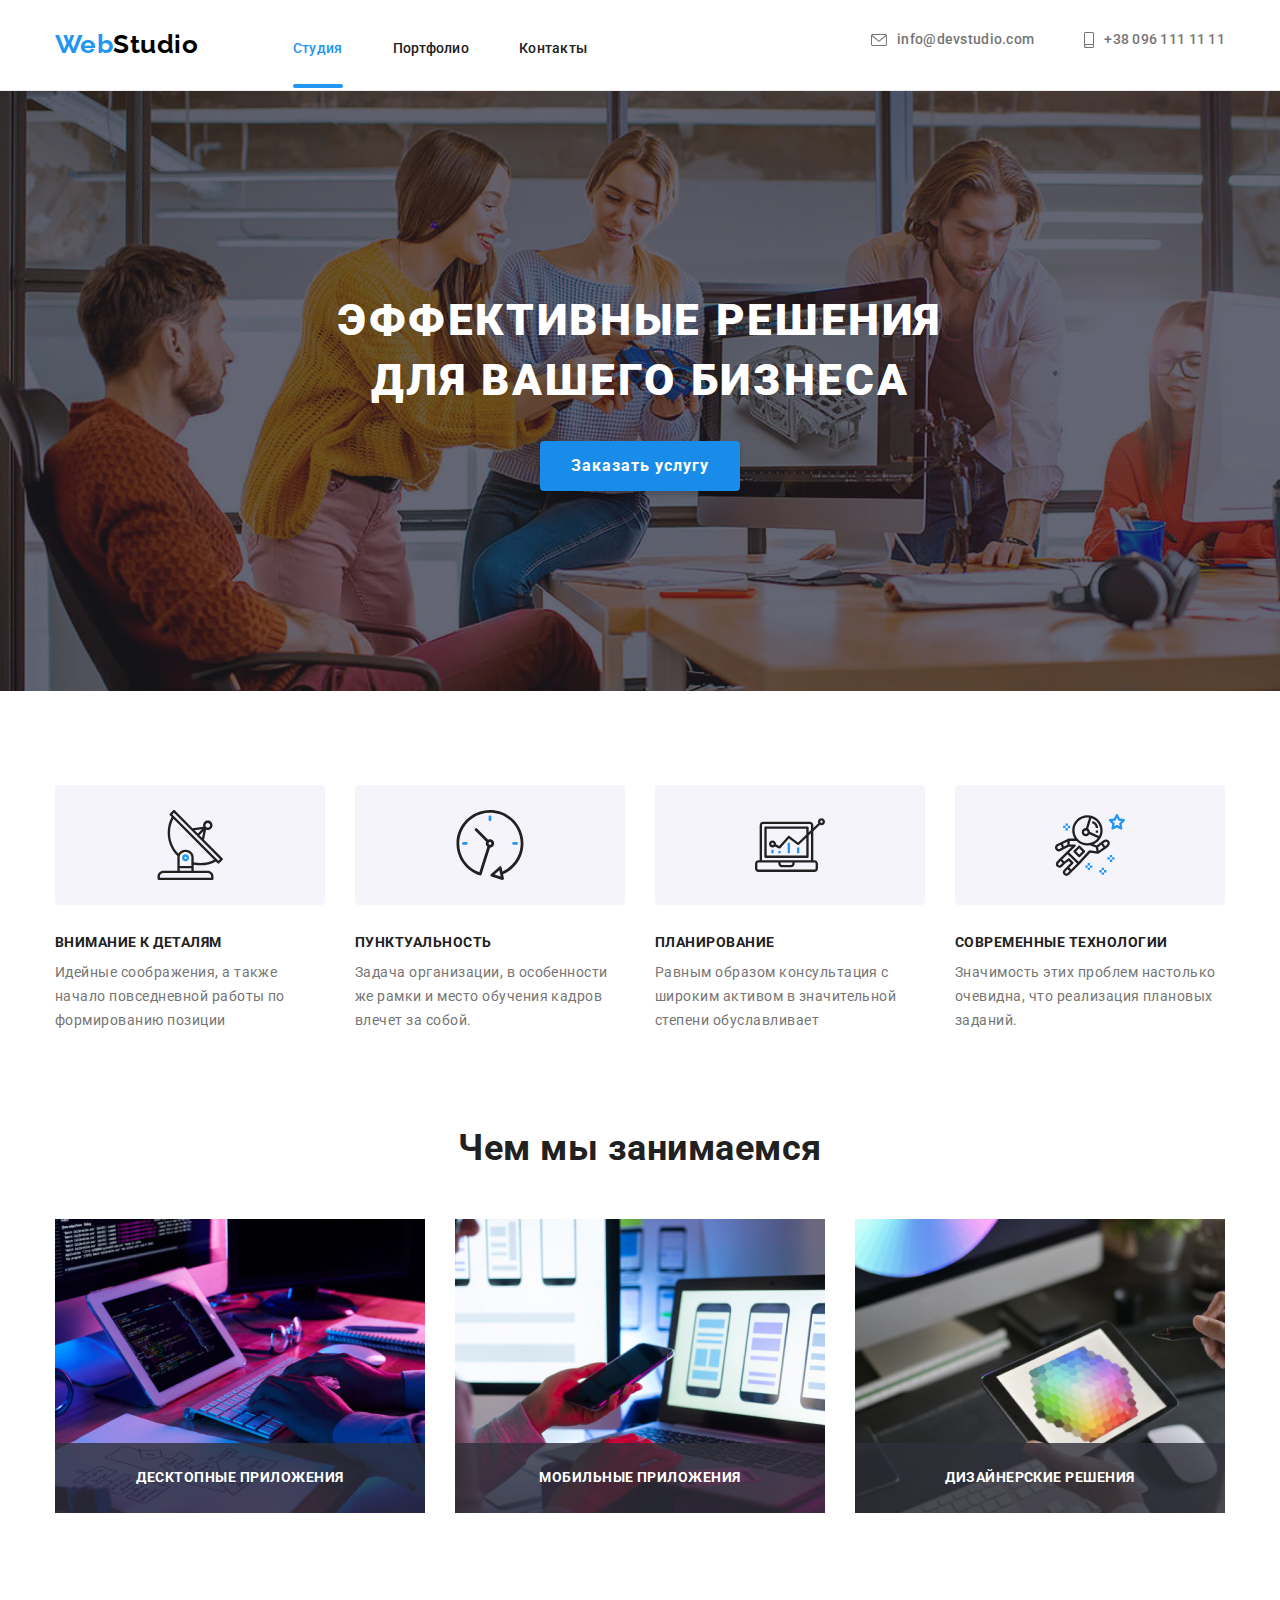
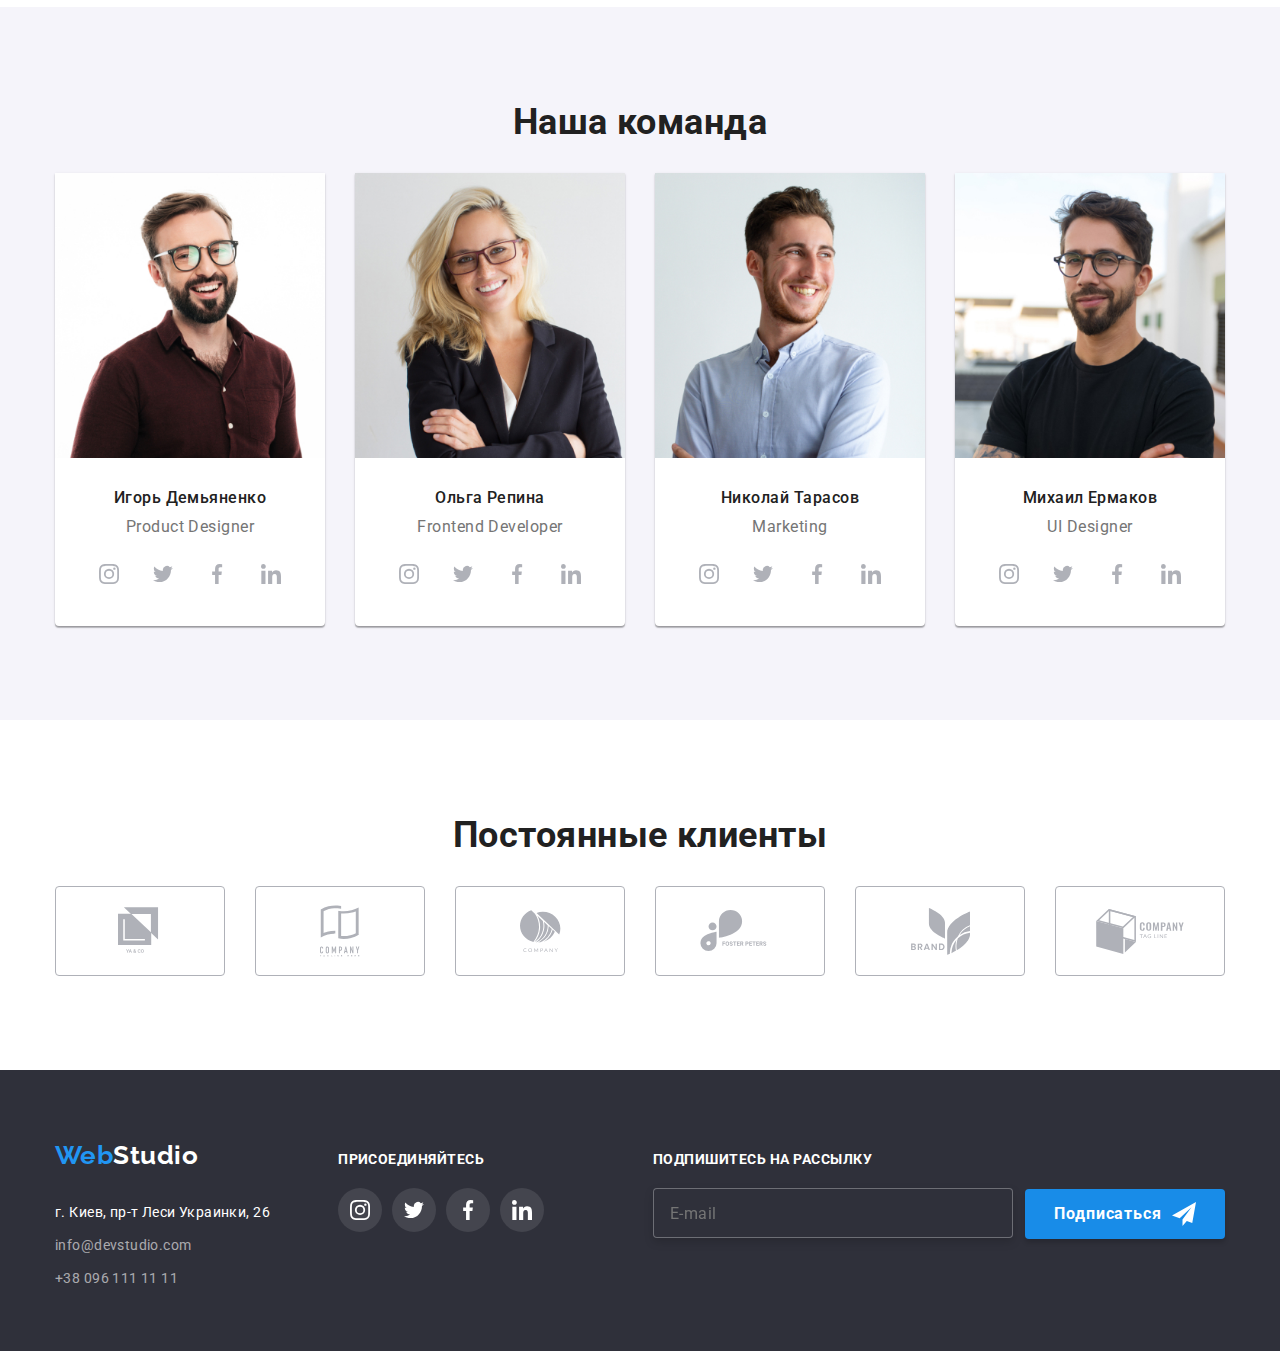
==== commit 2afc5edf: "ALREADY READY FOR PEER REVIEW" ====
--- a/index.html
+++ b/index.html
@@ -91,7 +91,7 @@
 </header>
 <main>
     
-    <section class="hero">
+    <section class="section hero">
         <div class="container">
         <h1 class="hero-title">Эффективные решения для вашего бизнеса</h1>
         <button data-modal-open class="button  button-center">Заказать услугу</button>
@@ -195,15 +195,42 @@
         <h2 class="directions-title">Чем мы занимаемся</h2>
         <ul class="directions-list list">
             <li class="directions-list__item">
-                <img src="./images/what-do-we-do/img1.jpg" width="370" alt="Разработчик пишуший код на клавиатуре">
+
+            <picture>
+                <source 
+                    srcset="./images/adaptive/desktop/directions/img.jpg 1x, ./images/adaptive/desktop/directions/img@2x.jpg 2x" 
+                    media="(min-width: 1200px)" type="image/jpg">
+
+                <img src="./images/what-do-we-do/img1.jpg" width="370"
+                alt="Разработчик пишуший код на клавиатуре">
+            </picture>    
+                
+
                 <p class="secondary-titles directions-list__desc">Десктопные приложения</p>
             </li>
             <li class="directions-list__item">
-                <img src="./images/what-do-we-do/img2.jpg" width="370" alt="Разработчик работает над созданием мобильного приложения">
+
+                <picture>
+                    <source 
+                        srcset="./images/adaptive/desktop/directions/img-1.jpg 1x, ./images/adaptive/desktop/directions/img@2x-1.jpg 2x" 
+                        media="(min-width: 1200px)" type="image/jpg">
+
+                    <img src="./images/what-do-we-do/img2.jpg" width="370" 
+                    alt="Разработчик работает над созданием мобильного приложения">
+                </picture>
+                
                 <p class="secondary-titles directions-list__desc">Мобильные приложения</p>
             </li>
             <li class="directions-list__item">
-                <img src="./images/what-do-we-do/img3.jpg" width="370" alt="Разработчик выбирает цвет из палитры на экране планшета">
+                <picture>
+                    <source
+                        srcset="./images/adaptive/desktop/directions/img-2.jpg 1x, ./images/adaptive/desktop/directions/img@2x-2.jpg 2x"
+                        media="(min-width: 1200px)" type="image/jpg">
+
+                    <img src="./images/what-do-we-do/img3.jpg" width="370" 
+                    alt="Разработчик выбирает цвет из палитры на экране планшета">
+                </picture>
+                
                 <p class="secondary-titles directions-list__desc">Дизайнерские решения</p>
             </li>
         </ul>
@@ -214,7 +241,22 @@
         <h2 class="section-header">Наша команда</h2>
         <ul class="team-list list">
             <li class="employee-card">
-                <img src="./images/team-cards/img1.jpg" width="368" alt="Игорь Демьяненко продукт дизайнер">
+                <picture>
+                    <source
+                        srcset="./images/adaptive/mobile/our-team/img.jpg 1x, ./images/adaptive/mobile/our-team/img@2x.jpg 2x"
+                        media="(max-width: 480px)" type="image/jpg">
+
+                    <source 
+                        srcset="./images/adaptive/tablet/our-team/img.jpg 1x, ./images/adaptive/tablet/our-team/img@2x.jpg 2x"
+                        media="(min-width: 768px)" type="image/jpg"> 
+
+                    <source 
+                        srcset="./images/adaptive/desktop/our-team/img.jpg 1x, ./images/adaptive/desktop/our-team/img@2x.jpg 2x"
+                        media="(min-width: 1200px)" type="image/jpg">
+
+                    <img src="./images/team-cards/img1.jpg" width="368" alt="Игорь Демьяненко продукт дизайнер">
+                </picture>
+                
                 <div class="employee-card__profile">
                 <h3 class="employee-card__name">Игорь Демьяненко</h3>
                 <p lang="en" class="employee-card__position">Product Designer</p>
@@ -254,7 +296,23 @@
                 </div>
             </li>
             <li class="employee-card">
-                <img src="./images/team-cards/img2.jpg" width="368" alt="Ольга Репина фронтенд разработчик">
+
+                <picture>
+                    <source 
+                        srcset="./images/adaptive/mobile/our-team/img-1.jpg 1x, ./images/adaptive/mobile/our-team/img@2x-1.jpg 2x"
+                        media="(max-width: 480px)" type="image/jpg">
+                    
+                    <source 
+                        srcset="./images/adaptive/tablet/our-team/img-1.jpg 1x, ./images/adaptive/tablet/our-team/img@2x-1.jpg 2x"
+                        media="(min-width: 768px)" type="image/jpg">
+                    
+                    <source 
+                        srcset="./images/adaptive/desktop/our-team/img-1.jpg 1x, ./images/adaptive/desktop/our-team/img@2x-1.jpg 2x"
+                        media="(min-width: 1200px)" type="image/jpg">
+
+                    <img src="./images/team-cards/img2.jpg" width="368" alt="Ольга Репина фронтенд разработчик">    
+                </picture>
+                
                 <div class="employee-card__profile">
                 <h3 class="employee-card__name">Ольга Репина</h3>
                 <p lang="en" class="employee-card__position">Frontend Developer</p>
@@ -291,7 +349,23 @@
                 </div>
             </li>
             <li class="employee-card">
-                <img src="./images/team-cards/img3.jpg" width="368" alt="Николай Тарасов маркетолог">
+
+                <picture>
+                    <source 
+                        srcset="./images/adaptive/mobile/our-team/img-2.jpg 1x, ./images/adaptive/mobile/our-team/img@2x-2.jpg 2x"
+                        media="(max-width: 480px)" type="image/jpg">
+                
+                    <source 
+                        srcset="./images/adaptive/tablet/our-team/img-2.jpg 1x, ./images/adaptive/tablet/our-team/img@2x-2.jpg 2x"
+                        media="(min-width: 768px)" type="image/jpg">
+                
+                    <source
+                        srcset="./images/adaptive/desktop/our-team/img-2.jpg 1x, ./images/adaptive/desktop/our-team/img@2x-2.jpg 2x"
+                        media="(min-width: 1200px)" type="image/jpg">
+                
+                    <img src="./images/team-cards/img3.jpg" width="368" alt="Николай Тарасов маркетолог">
+                </picture>
+
                 <div class="employee-card__profile">
                 <h3 class="employee-card__name">Николай Тарасов</h3>
                 <p lang="en" class="employee-card__position">Marketing</p>
@@ -328,7 +402,21 @@
                 </div>
             </li>
             <li class="employee-card">
-                <img src="./images/team-cards/img4.jpg" width="368" alt="Михаил Ермаков дизайнер интерфейса">
+
+                <picture>
+                    <source srcset="./images/adaptive/mobile/our-team/img-3.jpg 1x, ./images/adaptive/mobile/our-team/img@2x-3.jpg 2x"
+                        media="(max-width: 480px)" type="image/jpg">
+                
+                    <source srcset="./images/adaptive/tablet/our-team/img-3.jpg 1x, ./images/adaptive/tablet/our-team/img@2x-3.jpg 2x"
+                        media="(min-width: 768px)" type="image/jpg">
+                
+                    <source
+                        srcset="./images/adaptive/desktop/our-team/img-3.jpg 1x, ./images/adaptive/desktop/our-team/img@2x-3.jpg 2x"
+                        media="(min-width: 1200px)" type="image/jpg">
+                
+                    <img src="./images/team-cards/img4.jpg" width="368" alt="Михаил Ермаков дизайнер интерфейса">
+                </picture>
+
                 <div class="employee-card__profile">
                 <h3 class="employee-card__name">Михаил Ермаков</h3>
                 <p lang="en" class="employee-card__position">UI Designer</p>
--- a/css/main.min.css
+++ b/css/main.min.css
@@ -1,5 +1,5 @@
 :root{--secondary-background-color: #2f303a;--primary-text-color: #757575;--primary-header-color: #212121;--secondary-header-color: #ffffff;--footer-contacts-color: rgba(255, 255, 255, 0.6);--linear-gradient: linear-gradient(
     rgba(47, 48, 58, 0.4),
     rgba(47, 48, 58, 0.4)
-  );--focus-color: #2196f3;--header-logo-color: #000000;--button-background-color: #188ce8;--filter-button-background: #f5f4fa;--list-items-gaps: 30px;--header-to-lists-gap: 50px;--header-to-lists-gap-mobile: 30px;--secondary-headers-gap: 10px;--descr-margins: 20px 24px;--timing-animation: cubic-bezier(0.4, 0, 0.2, 1);--transition-duration: 250ms}body{font-family:Roboto, sans-serif;font-style:normal;color:var(--primary-text-color);letter-spacing:0.03em;background-color:var(--secondary-header-color)}.container{width:100%;padding-left:15px;padding-right:15px;margin-left:auto;margin-right:auto}@media screen and (min-width: 480px){.container{max-width:480px}}@media screen and (min-width: 768px){.container{max-width:768px}}@media screen and (min-width: 1200px){.container{max-width:1200px}}.list{margin-top:0px;margin-bottom:0px;padding-left:0px;list-style:none}.link{text-decoration:none}img{display:block;max-width:100%;height:auto}.section{padding-top:60px;padding-bottom:60px}@media screen and (min-width: 1200px){.section{padding-top:94px;padding-bottom:94px}}.section-header{margin-top:0px;margin-bottom:var(--header-to-lists-gap-mobile);font-weight:700;font-size:28px;line-height:1.18;text-align:center;color:var(--primary-header-color)}@media screen and (min-width: 1200px){.section-header{font-size:36px;line-height:1.17}}.title-hidden{position:absolute;width:1px;height:1px;margin:-1px;padding:0;overflow:hidden;border:0;clip:rect(0 0 0 0)}.secondary-titles{margin-top:0px;font-weight:700;font-size:14px;line-height:1.14;text-transform:uppercase}.social-links-header{margin-top:0px;margin-bottom:20px;text-align:center;color:var(--secondary-header-color)}@media screen and (min-width: 1200px){.social-links-header{text-align:start}}.header{position:relative;border-bottom:1px solid #ececec}@media screen and (min-width: 768px){.header-block{display:flex;align-items:center;justify-content:space-between}}.logo{display:inline-block;font-family:Raleway;font-style:normal;font-weight:700;color:var(--focus-color);text-decoration:none;font-size:24px;line-height:1.16}.logo .logo__text--black{transition:color var(--transition-duration) var(--timing-animation);color:var(--header-logo-color)}.logo .logo__text--white{transition:color var(--transition-duration) var(--timing-animation);color:var(--secondary-header-color)}.logo:focus .logo__text--black,.logo:hover .logo__text--black{color:var(--focus-color)}.logo:focus .logo__text--white,.logo:hover .logo__text--white{color:var(--focus-color)}@media screen and (min-width: 1200px){.logo{font-size:26px;line-height:1.19}}.logo--header{margin-right:0px;padding-top:16px;padding-bottom:16px}@media screen and (min-width: 768px){.logo--header{margin-right:90px;padding-top:26px;padding-bottom:26px}}@media screen and (min-width: 1200px){.logo--header{padding-top:24px;padding-bottom:25px}}.logo--footer{padding:10px 0px;margin-left:auto;margin-right:auto}.nav-links{display:none}@media screen and (min-width: 768px){.nav-links{display:inline-flex;margin-right:auto;margin-top:0px;margin-bottom:0px}.nav-links .nav-links__link{padding-top:32px;padding-bottom:32px;font-weight:500;font-size:14px;line-height:1.14;letter-spacing:0.02em;color:var(--primary-header-color);transition:color var(--transition-duration) var(--timing-animation)}.nav-links .nav-links__link.current{position:relative;padding-bottom:28px;color:var(--focus-color)}}@media screen and (min-width: 768px) and (min-width: 1200px){.nav-links .nav-links__link.current{padding-bottom:32px}}@media screen and (min-width: 768px){.nav-links__link.current::after{position:absolute;bottom:0%;left:0%;content:'';display:block;width:100%;height:4px;border-radius:2px;background-color:var(--focus-color)}.nav-links__link:hover,.nav-links__link:focus{color:var(--focus-color)}.nav-links__item:not(:last-child){margin-right:50px}}.nav-contacts{display:none}@media screen and (min-width: 768px){.nav-contacts{display:block}.nav-contacts .nav-contacts__item:not(:last-child){margin-bottom:10px}.nav-contacts .nav-contacts__link{display:block;font-weight:500;font-size:12px;line-height:1.17;letter-spacing:0.02em;color:var(--primary-text-color);transition:color var(--transition-duration) var(--timing-animation)}.nav-contacts .nav-contacts__icon{fill:var(--primary-text-color);margin-right:8px;transition:fill var(--transition-duration) var(--timing-animation)}.nav-contacts__link:hover,.nav-contacts__link:focus{color:var(--focus-color)}.nav-contacts__link:hover .nav-contacts__icon,.nav-contacts__link:focus .nav-contacts__icon{fill:var(--focus-color)}}@media screen and (min-width: 1200px){.nav-contacts{display:inline-flex;justify-content:end;margin-top:0px;margin-bottom:0px}.nav-contacts .nav-contacts__item:not(:last-child){margin-right:50px}.nav-contacts .nav-contacts__link{display:flex;justify-content:center;align-items:center;padding-top:32px;padding-bottom:32px;font-size:14px;line-height:1.14}.nav-contacts .nav-contacts__icon{margin-right:10px}}.mobile-menu{display:none;position:absolute;z-index:1;top:0;left:0;min-width:100vw;min-height:100vh;background-color:var(--secondary-header-color)}.mobile-menu.is-open{display:flex;flex-direction:column;justify-content:space-between;padding-left:20px;padding-right:5px;padding-top:30px;padding-bottom:30px}@media screen and (min-width: 480px){.mobile-menu.is-open{max-height:796px;padding-left:40px;padding-right:15px;padding-top:50px;padding-bottom:50px}}@media screen and (min-width: 768px){.mobile-menu.is-open{display:none}}@media screen and (min-width: 768px){.mobile-menu{display:none}}.mobile-nav{margin-bottom:auto}.mobile-nav__item{margin-bottom:32px}.mobile-nav__link{color:var(--primary-header-color);letter-spacing:0.02em}@media screen and (min-width: 320px){.mobile-nav__link{padding:10px;font-weight:500;font-size:30px;line-height:1.18}}@media screen and (min-width: 480px){.mobile-nav__link{padding:10px;font-weight:500;font-size:40px;line-height:1.18}}.mobile-nav__link.current{color:var(--focus-color)}.mobile-contacts{margin-bottom:64px}.mobile-contacts__item:not(:last-child){margin-bottom:32px;color:var(--focus-color)}.mobile-contacts__link{font-weight:500;letter-spacing:0.02em;color:var(--focus-color)}@media screen and (min-width: 320px){.mobile-contacts__link{padding:10px;font-size:27px;line-height:1.18}}@media screen and (min-width: 480px){.mobile-contacts__link{font-size:34px;line-height:1.18}}.mobile-contacts__link--grey{color:var(--primary-text-color)}@media screen and (min-width: 320px){.mobile-contacts__link--grey{font-size:18px;line-height:1.18}}@media screen and (min-width: 480px){.mobile-contacts__link--grey{font-size:24px}}.mobile-social-links{display:flex}.mobile-social-links__item:not(:last-child){height:22px;padding:0 10px;border-right:1px solid rgba(33,33,33,0.2)}.mobile-social-links__item:last-child{padding:0 10px}.mobile-social-links__link{letter-spacing:0.02em;color:var(--focus-color);font-weight:500}@media screen and (min-width: 320px){.mobile-social-links__link{padding:10px 0;font-size:12px;line-height:1.5}}@media screen and (min-width: 480px){.mobile-social-links__link{padding:10px 0;font-size:18px;line-height:1.22}}.hero{margin-left:auto;margin-right:auto;background-image:var(--linear-gradient),url(../images/adaptive/mobile/hero/header-mobile@1x.jpg);background-repeat:no-repeat;background-position:center;background-size:cover;background-color:var(--secondary-background-color)}@media (min-device-pixel-ratio: 2), (-webkit-min-device-pixel-ratio: 2), (min-resolution: 192dpi), (min-resolution: 2dppx){.hero{background-image:var(--linear-gradient),url(../images/adaptive/mobile/hero/header-mobile@2x.jpg)}}@media screen and (min-width: 480px){.hero{min-width:480px;height:400px;padding-top:118px;padding-bottom:118px}}@media screen and (min-width: 768px){.hero{min-width:768px;background-image:var(--linear-gradient),url(../images/adaptive/tablet/hero/header-tablet@1x.jpg)}}@media screen and (min-width: 768px) and (min-device-pixel-ratio: 2), screen and (min-width: 768px) and (-webkit-min-device-pixel-ratio: 2), screen and (min-width: 768px) and (min-resolution: 192dpi), screen and (min-width: 768px) and (min-resolution: 2dppx){.hero{background-image:var(--linear-gradient),url(../images/adaptive/tablet/hero/header-tablet@2x.jpg)}}@media screen and (min-width: 1200px){.hero{max-width:1600px;height:600px;padding-top:200px;padding-bottom:200px;background-image:var(--linear-gradient),url(../images/adaptive/desktop/hero/header-desktop@1x.jpg)}}@media screen and (min-width: 1200px) and (min-device-pixel-ratio: 2), screen and (min-width: 1200px) and (-webkit-min-device-pixel-ratio: 2), screen and (min-width: 1200px) and (min-resolution: 192dpi), screen and (min-width: 1200px) and (min-resolution: 2dppx){.hero{background-image:var(--linear-gradient),url(../images/adaptive/desktop/hero/header-desktop@2x.jpg)}}.hero-title{width:100%;margin-top:0px;margin-bottom:30px;margin-left:auto;margin-right:auto;font-size:26px;line-height:1.62;font-weight:900;text-align:center;letter-spacing:0.06em;text-transform:uppercase;color:var(--secondary-header-color)}@media screen and (min-width: 480px){.hero-title{max-width:360px}}@media screen and (min-width: 1200px){.hero-title{max-width:700px;font-size:44px;line-height:1.36}}.button{display:flex;align-items:center;justify-content:center;border-radius:4px;border-width:0px;padding:0px;width:200px;height:50px;font-family:inherit;font-weight:700;font-size:16px;line-height:1.87;letter-spacing:0.06em;text-align:center;cursor:pointer;box-shadow:0px 4px 4px rgba(0,0,0,0.15);border-color:var(--button-background-color);color:var(--secondary-header-color);background-color:var(--button-background-color)}.button-center{margin-left:auto;margin-right:auto}.modal--button{position:absolute;top:8px;right:8px;width:30px;height:30px;box-shadow:none;border:1px solid rgba(0,0,0,0.1);border-radius:50%;background-color:var(--secondary-header-color);transition:fill var(--transition-duration) var(--timing-animation)}.modal--button:hover .modal__icon,.modal--button:focus .modal__icon{fill:var(--focus-color);cursor:pointer}.project-filter__button{display:inline-block;align-items:center;margin-top:0px;margin-bottom:0px;padding:6px 22px;font-family:inherit;font-weight:500;font-size:16px;line-height:1.62;letter-spacing:0.03em;text-align:center;box-shadow:none;border-radius:4px;border-width:0px;border-color:var(--button-background-color);cursor:pointer;color:var(--primary-header-color);background-color:var(--filter-button-background);transition:box-shadow var(--transition-duration) var(--timing-animation),background-color var(--transition-duration) var(--timing-animation),color var(--transition-duration) var(--timing-animation)}.project-filter__button:hover,.project-filter__button:focus{box-shadow:0px 4px 4px rgba(0,0,0,0.15);background-color:var(--focus-color);color:var(--secondary-header-color)}.nav-button{position:absolute;top:10px;right:15px;z-index:2;display:inline-flex;margin:0;padding:0;border:none;background-color:transparent}@media screen and (min-width: 768px){.nav-button{display:none}}.nav-button .icon-nav{display:block;transition:fill var(--transition-duration) var(--timing-animation)}.nav-button .icon-nav:hover,.nav-button .icon-nav:hover{fill:var(--focus-color);cursor:pointer}.nav-button.is-open .icon-nav{display:none}.nav-button .icon-nav-close{display:none}.nav-button.is-open .icon-nav-close{display:block;transition:fill var(--transition-duration) var(--timing-animation)}.nav-button.is-open .icon-nav-close:hover,.nav-button.is-open .icon-nav-close:focus{fill:var(--focus-color);cursor:pointer}.backdrop{position:fixed;z-index:2;top:0;left:0;width:100vw;height:100vh;visibility:visible;opacity:1;background-color:rgba(0,0,0,0.2);transition:opacity var(--transition-duration) var(--timing-animation),transform var(--transition-duration) var(--timing-animation)}.backdrop.is-hidden{visibility:hidden;opacity:0;pointer-events:none;transform:translateY(-100%)}.modal{position:absolute;top:50%;left:50%;transform:translate(-50%, -50%);z-index:3;display:flex;flex-direction:column;align-items:center;min-height:80vh;min-width:100vw;border-radius:4px;padding:30px;padding-top:40px;background-color:var(--secondary-header-color);box-shadow:0px 1px 3px rgba(0,0,0,0.12),0px 1px 1px rgba(0,0,0,0.14),0px 2px 1px rgba(0,0,0,0.2)}@media screen and (min-width: 420px){.modal{min-height:500px;min-width:415px;padding:40px}}@media screen and (min-width: 480px){.modal{max-height:609px;max-width:450px;padding:40px}}@media screen and (min-width: 1200px){.modal{max-height:581px;max-width:528px}}.modal-title{max-height:60px;margin-top:0px;margin-bottom:12px;font-weight:700;font-size:16px;line-height:1.5;text-align:center;color:var(--primary-header-color)}@media screen and (min-width: 480px){.modal-title{margin-top:0px;font-size:20px}}@media screen and (min-width: 1200px){.modal-title{max-height:23px;line-height:1.15}}.user-form{min-width:100%;min-height:100%}@media screen and (min-width: 480px){.user-form{min-width:370px;min-height:457px}}@media screen and (min-width: 1200px){.user-form{min-width:450px}}.user-form .user-form__labels{display:inline-block;height:10px;margin-bottom:4px;font-weight:400;font-size:10px;line-height:1.5;letter-spacing:0.01em;color:var(--primary-text-color)}@media screen and (min-width: 480px){.user-form .user-form__labels{height:14px;margin-bottom:4px;font-size:12px;line-height:1.67}}.user-form .user-form__input-field{position:relative;display:flex;align-items:center;min-width:100%;height:30px;margin-bottom:10px}@media screen and (min-width: 480px){.user-form .user-form__input-field{height:40px;margin-bottom:10px}}.user-form .user-form__input{display:inline-block;min-width:100%;min-height:100%;padding:5px 42px;border:1px solid rgba(33,33,33,0.2);border-radius:4px;transition:border-color var(--transition-duration) var(--timing-animation)}@media screen and (min-width: 480px){.user-form .user-form__input{padding:12px 42px}}.user-form .user-form__icon{position:absolute;top:7px;left:12px;display:block;fill:var(--primary-header-color);transition:fill var(--transition-duration) var(--timing-animation)}@media screen and (min-width: 480px){.user-form .user-form__icon{top:11px;left:12px}}.user-form__input-field:focus-within .user-form__icon{cursor:pointer;fill:var(--focus-color)}.user-form .user-form__textarea{width:100%;height:120px;resize:none;padding:12px 16px;font-weight:400;font-size:12px;line-height:1.17;letter-spacing:0.01em;border:1px solid rgba(33,33,33,0.2);border-radius:4px;transition:border-color var(--transition-duration) var(--timing-animation)}.user-form__input:focus,.user-form__textarea:focus{outline-color:var(--focus-color);outline:thin;border-color:var(--focus-color);cursor:pointer}.user-form .user-form__agreement{position:relative;display:flex;align-items:center;justify-content:start;min-height:10px;margin-top:10px;margin-bottom:20px;font-weight:400;font-size:9px;line-height:1;letter-spacing:0.01em;color:var(--primary-text-color)}@media screen and (min-width: 480px){.user-form .user-form__agreement{min-height:14px;margin-top:20px;margin-bottom:30px;font-weight:400;font-size:12px;line-height:1.17;letter-spacing:0.03em}}@media screen and (min-width: 1200px){.user-form .user-form__agreement{justify-content:center;min-height:24px;font-size:14px;line-height:1.71}}.user-form .user-form__checkbox{position:absolute;width:1px;height:1px;margin:-1px;padding:0;overflow:hidden;border:0;clip:rect(0 0 0 0)}.user-form .user-form__icon-check{margin-right:5px;border-radius:2px;fill:var(--primary-header-color)}@media screen and (min-width: 480px){.user-form .user-form__icon-check{margin-right:7px}}.user-form__checkbox:checked ~ .user-form__icon-check{cursor:pointer;background-color:var(--focus-color);background-image:url("../images/icons/icon-checked.svg");background-size:contain;background-origin:border-box;fill:var(--focus-color)}.user-form .checkbox:focus ~ .icon-check{fill:var(--focus-color)}.user-form .user-form__link-agreement{margin-left:1px;font-size:9px;line-height:1;letter-spacing:0.01em}@media screen and (min-width: 480px){.user-form .user-form__link-agreement{margin-left:2px;font-size:12px;line-height:1.17;letter-spacing:0.03em}}@media screen and (min-width: 1200px){.user-form .user-form__link-agreement{font-size:14px;line-height:1.71}}.features{padding-bottom:60px}@media screen and (min-width: 1200px){.features{padding-bottom:0px}}.feature-list{display:flex;flex-wrap:wrap;margin-left:calc(-1 * var(--list-items-gaps));margin-top:calc(-1 * var(--list-items-gaps))}@media screen and (min-width: 480px){.feature-list{max-width:480px}}@media screen and (min-width: 768px){.feature-list{max-width:768px}}@media screen and (min-width: 1200px){.feature-list{max-width:1200px}}.feature-list__item{flex-basis:calc(100% / 1 - var(--list-items-gaps));margin-left:var(--list-items-gaps);margin-top:var(--list-items-gaps)}@media screen and (min-width: 768px){.feature-list__item{flex-basis:calc(100% / 2 - var(--list-items-gaps))}}@media screen and (min-width: 1200px){.feature-list__item{flex-basis:calc(100% / 4 - var(--list-items-gaps))}}.feature-list__icon-block{display:flex;justify-content:center;align-items:center;height:120px;border-radius:4px;margin-bottom:30px;background-color:var(--filter-button-background)}.feature-list__titles{margin-bottom:var(--secondary-headers-gap);color:var(--primary-header-color)}.feature-list__paragraphs{margin-top:0px;margin-bottom:0px;font-size:14px;line-height:1.71;color:var(--primary-text-color)}.directions{display:none}@media screen and (min-width: 1200px){.directions{display:block}}.directions-title{display:none}@media screen and (min-width: 1200px){.directions-title{display:block;margin-left:auto;margin-right:auto;margin-top:0px;margin-bottom:var(--header-to-lists-gap);font-weight:700;font-size:36px;line-height:1.17;text-align:center;color:var(--primary-header-color)}}.directions-list{display:none}@media screen and (min-width: 1200px){.directions-list{display:block;display:flex;flex-wrap:wrap;text-align:center;margin-left:calc(-1 * var(--list-items-gaps));margin-top:calc(-1 * var(--list-items-gaps))}}.directions-list__item{position:relative;flex-basis:calc(100% / 3 - var(--list-items-gaps));margin-left:var(--list-items-gaps);margin-top:var(--list-items-gaps)}.directions-list__desc{position:absolute;width:100%;left:50%;bottom:0%;transform:translate(-50%);padding:27px 0px;margin:0px;background-color:rgba(47,48,58,0.8);color:var(--secondary-header-color)}.our-team{background-color:var(--filter-button-background)}.team-list{display:flex;flex-wrap:wrap;margin-left:calc(-1 * var(--list-items-gaps));margin-top:calc(-1 * var(--list-items-gaps))}@media screen and (min-width: 480px){.team-list{max-width:480px}}@media screen and (min-width: 768px){.team-list{max-width:768px}}@media screen and (min-width: 1200px){.team-list{max-width:1200px}}.employee-card{flex-basis:calc(100% / 1 - var(--list-items-gaps));margin-left:var(--list-items-gaps);margin-top:var(--list-items-gaps);box-shadow:0px 1px 3px rgba(0,0,0,0.12),0px 1px 1px rgba(0,0,0,0.14),0px 2px 1px rgba(0,0,0,0.2);border-radius:0px 0px 4px 4px;background-color:var(--secondary-header-color)}@media screen and (min-width: 768px){.employee-card{flex-basis:calc(100% / 2 - var(--list-items-gaps))}}@media screen and (min-width: 1200px){.employee-card{flex-basis:calc(100% / 4 - var(--list-items-gaps))}}.employee-card__profile{padding-top:var(--list-items-gaps);padding-bottom:var(--list-items-gaps)}.employee-card__name{margin-top:0px;margin-bottom:var(--secondary-headers-gap);font-weight:500;font-size:16px;line-height:1.19;text-align:center;color:var(--primary-header-color)}.employee-card__position{margin-top:0px;margin-bottom:16px;font-size:16px;line-height:1.19;text-align:center;color:var(--primary-text-color)}.social-links{display:flex;align-items:center;justify-content:center}.social-links__item:not(:first-child){margin-left:10px}.social-links .social-links__link{display:flex;align-items:center;justify-content:center;width:44px;height:44px;border-radius:50%;background-color:var(--secondary-header-color);transition:background-color var(--transition-duration) var(--timing-animation)}.social-links .social-links__link--bgc{background-color:rgba(255,255,255,0.1)}.social-links .social-links__icon{fill:#afb1b8;transition:fill var(--transition-duration) var(--timing-animation)}.social-links .social-links__icon--white{fill:var(--secondary-header-color)}.social-links__link:focus .social-links__icon,.social-links__link:hover .social-links__icon{fill:var(--secondary-header-color)}.social-links__link:focus,.social-links__link:hover{background-color:var(--focus-color)}.regular-clients__list{display:flex;flex-wrap:wrap;margin-left:calc(-1 * var(--list-items-gaps));margin-top:calc(-1 * var(--list-items-gaps))}@media screen and (min-width: 480px){.regular-clients__list{max-width:480px}}@media screen and (min-width: 768px){.regular-clients__list{max-width:768px}}@media screen and (min-width: 1200px){.regular-clients__list{max-width:1200px}}.clients-company{flex-basis:calc(100% / 2 - var(--list-items-gaps));margin-left:var(--list-items-gaps);margin-top:var(--list-items-gaps)}@media screen and (min-width: 768px){.clients-company{flex-basis:calc(100% / 3 - var(--list-items-gaps))}}@media screen and (min-width: 1200px){.clients-company{flex-basis:calc(100% / 6 - var(--list-items-gaps))}}.clients-company .clients-company__link{display:flex;align-items:center;justify-content:center;max-width:210px;height:90px;border-radius:4px;border:1px solid #afb1b8;transition:border-color var(--transition-duration) var(--timing-animation)}@media screen and (min-width: 480px){.clients-company .clients-company__link{min-width:210px}}@media screen and (min-width: 768px){.clients-company .clients-company__link{min-width:225px}}@media screen and (min-width: 1200px){.clients-company .clients-company__link{min-width:170px}}.clients-company .clients-company__icon{fill:#afb1b8;transition:fill var(--transition-duration) var(--timing-animation)}.clients-company__link:hover .clients-company__icon,.clients-company__link:focus .clients-company__icon{fill:var(--focus-color)}.clients-company__link:hover,.clients-company__link:focus{border-color:var(--focus-color)}.footer{padding-top:60px;padding-bottom:60px;background-color:var(--secondary-background-color)}.footer-laptop{margin-bottom:60px}@media screen and (min-width: 768px){.footer-laptop{display:flex;align-items:baseline;justify-content:space-around}}@media screen and (min-width: 1200px){.footer-laptop{display:flex;align-items:baseline;justify-content:space-between;margin-bottom:0px}}.footer-blocks{text-align:center}@media screen and (min-width: 1200px){.footer-blocks{display:flex;align-items:baseline;justify-content:space-between;text-align:start}}@media screen and (min-width: 1200px){.contacts-block{display:inline-block}}.contacts-block:nth-child(1){margin-bottom:60px}@media screen and (min-width: 768px){.contacts-block:nth-child(1){margin-bottom:0px}}@media screen and (min-width: 1200px){.contacts-block:nth-child(1){margin-right:68px}}.address{margin-top:20px;font-style:normal}.footer-contacts:not(:last-child){margin-bottom:9px}.footer-contacts__link{font-size:14px;line-height:1.71;letter-spacing:0.03em;color:var(--footer-contacts-color);transition:color var(--transition-duration) var(--timing-animation)}.footer-contacts__link:hover,.footer-contacts__link:focus{color:var(--focus-color)}.footer-contacts__link--map{color:var(--secondary-header-color);transition:color var(--transition-duration) var(--timing-animation)}.footer-contacts__link--map:focus,.footer-contacts__link--map:hover{color:var(--focus-color)}@media screen and (min-width: 1200px){.subscribe-form{display:flex;align-items:baseline;justify-content:space-between}}.subscribe-form__input{width:100%;height:50px;margin-right:auto;margin-left:auto;padding:15px 16px;margin-bottom:20px;outline:thin;filter:drop-shadow(0px 4px 4px rgba(0,0,0,0.15));border:1px solid rgba(255,255,255,0.3);border-radius:4px;font-weight:400;font-size:16px;line-height:1.25;align-items:center;letter-spacing:0.03em;color:rgba(255,255,255,0.6);background-color:var(--secondary-background-color)}@media screen and (min-width: 480px){.subscribe-form__input{max-width:450px}}@media screen and (min-width: 1200px){.subscribe-form__input{width:360px;max-width:360px;margin-bottom:0px;margin-right:12px}}.subscribe-button{margin-left:auto;margin-right:auto}@media screen and (min-width: 1200px){.subscribe-button{margin-left:0px;margin-right:0px}}.subscribe-form__icon{margin-left:10px;fill:var(--secondary-header-color)}.project-filter{display:flex;flex-wrap:wrap;margin-top:0px}@media screen and (max-width: 767px){.project-filter{margin-bottom:25px;justify-content:start}}@media screen and (min-width: 768px){.project-filter{margin-bottom:var(--list-items-gaps);justify-content:center}}.project-filter__item:not(:last-child){margin-right:8px}@media screen and (max-width: 767px){.project-filter__item:not(:last-child){margin-bottom:15px}}.cardset-list{display:flex;flex-wrap:wrap;margin-left:calc(-1 * var(--list-items-gaps));margin-top:calc(-1 * var(--list-items-gaps))}@media screen and (min-width: 480px){.cardset-list{max-width:480px}}@media screen and (min-width: 768px){.cardset-list{max-width:768px}}@media screen and (min-width: 1200px){.cardset-list{max-width:1200px}}.project-card{flex-basis:calc(100% / 1 - var(--list-items-gaps));border:1px solid #eeeeee;margin-left:var(--list-items-gaps);margin-top:var(--list-items-gaps);transition:box-shadow var(--transition-duration) var(--timing-animation)}.project-card:hover,.project-card:focus{box-shadow:0px 1px 1px rgba(0,0,0,0.12),0px 4px 4px rgba(0,0,0,0.06),1px 4px 6px rgba(0,0,0,0.16)}@media screen and (min-width: 768px){.project-card{flex-basis:calc(100% / 2 - var(--list-items-gaps))}}@media screen and (min-width: 1200px){.project-card{flex-basis:calc(100% / 3 - var(--list-items-gaps))}}.project-card__content{position:relative;overflow:hidden}.project-card__overlay{position:absolute;width:100%;height:100%;display:flex;align-items:center;justify-content:center;padding:0px 24px;margin:0;font-weight:400;font-size:18px;line-height:1.56;letter-spacing:0.03em;color:var(--secondary-header-color);background-color:rgba(33,150,243,0.9);transition:transform var(--transition-duration) var(--timing-animation)}.project-card__link:hover .project-card__overlay,.project-card__link:focus .project-card__overlay{transform:translateY(-100%)}.project-card__descr{padding:var(--descr-margins)}.project-card__name{margin-top:0px;margin-bottom:4px;font-weight:700;font-size:18px;line-height:2;letter-spacing:0.06em;color:var(--primary-header-color)}.project-card__type{margin-top:0px;margin-bottom:0px;font-size:16px;line-height:1.87;color:var(--primary-text-color)}
+  );--focus-color: #2196f3;--header-logo-color: #000000;--button-background-color: #188ce8;--filter-button-background: #f5f4fa;--list-items-gaps: 30px;--header-to-lists-gap: 50px;--header-to-lists-gap-mobile: 30px;--secondary-headers-gap: 10px;--descr-margins: 20px 24px;--timing-animation: cubic-bezier(0.4, 0, 0.2, 1);--transition-duration: 250ms}body{font-family:Roboto, sans-serif;font-style:normal;color:var(--primary-text-color);letter-spacing:0.03em;background-color:var(--secondary-header-color)}.container{width:100%;padding-left:15px;padding-right:15px;margin-left:auto;margin-right:auto}@media screen and (min-width: 480px){.container{max-width:480px}}@media screen and (min-width: 768px){.container{max-width:768px}}@media screen and (min-width: 1200px){.container{max-width:1200px}}.list{margin-top:0px;margin-bottom:0px;padding-left:0px;list-style:none}.link{text-decoration:none}img{display:block;max-width:100%;height:auto}.section{padding-top:60px;padding-bottom:60px}@media screen and (min-width: 1200px){.section{padding-top:94px;padding-bottom:94px}}.section-header{margin-top:0px;margin-bottom:var(--header-to-lists-gap-mobile);font-weight:700;font-size:28px;line-height:1.18;text-align:center;color:var(--primary-header-color)}@media screen and (min-width: 1200px){.section-header{font-size:36px;line-height:1.17}}.title-hidden{position:absolute;width:1px;height:1px;margin:-1px;padding:0;overflow:hidden;border:0;clip:rect(0 0 0 0)}.secondary-titles{margin-top:0px;font-weight:700;font-size:14px;line-height:1.14;text-transform:uppercase}.social-links-header{margin-top:0px;margin-bottom:20px;text-align:center;color:var(--secondary-header-color)}@media screen and (min-width: 1200px){.social-links-header{text-align:start}}.header{position:relative;border-bottom:1px solid #ececec}@media screen and (min-width: 768px){.header-block{display:flex;align-items:center;justify-content:space-between}}.logo{display:inline-block;font-family:Raleway;font-style:normal;font-weight:700;color:var(--focus-color);text-decoration:none;font-size:24px;line-height:1.16}.logo .logo__text--black{transition:color var(--transition-duration) var(--timing-animation);color:var(--header-logo-color)}.logo .logo__text--white{transition:color var(--transition-duration) var(--timing-animation);color:var(--secondary-header-color)}.logo:focus .logo__text--black,.logo:hover .logo__text--black{color:var(--focus-color)}.logo:focus .logo__text--white,.logo:hover .logo__text--white{color:var(--focus-color)}@media screen and (min-width: 1200px){.logo{font-size:26px;line-height:1.19}}.logo--header{margin-right:0px;padding-top:16px;padding-bottom:16px}@media screen and (min-width: 768px){.logo--header{margin-right:90px;padding-top:26px;padding-bottom:26px}}@media screen and (min-width: 1200px){.logo--header{padding-top:24px;padding-bottom:25px}}.logo--footer{padding:10px 0px;margin-left:auto;margin-right:auto}.nav-links{display:none}@media screen and (min-width: 768px){.nav-links{display:inline-flex;margin-right:auto;margin-top:0px;margin-bottom:0px}.nav-links .nav-links__link{padding-top:32px;padding-bottom:32px;font-weight:500;font-size:14px;line-height:1.14;letter-spacing:0.02em;color:var(--primary-header-color);transition:color var(--transition-duration) var(--timing-animation)}.nav-links .nav-links__link.current{position:relative;padding-bottom:28px;color:var(--focus-color)}}@media screen and (min-width: 768px) and (min-width: 1200px){.nav-links .nav-links__link.current{padding-bottom:32px}}@media screen and (min-width: 768px){.nav-links__link.current::after{position:absolute;bottom:0%;left:0%;content:'';display:block;width:100%;height:4px;border-radius:2px;background-color:var(--focus-color)}.nav-links__link:hover,.nav-links__link:focus{color:var(--focus-color)}.nav-links__item:not(:last-child){margin-right:50px}}.nav-contacts{display:none}@media screen and (min-width: 768px){.nav-contacts{display:block}.nav-contacts .nav-contacts__item:not(:last-child){margin-bottom:10px}.nav-contacts .nav-contacts__link{display:block;font-weight:500;font-size:12px;line-height:1.17;letter-spacing:0.02em;color:var(--primary-text-color);transition:color var(--transition-duration) var(--timing-animation)}.nav-contacts .nav-contacts__icon{fill:var(--primary-text-color);margin-right:8px;transition:fill var(--transition-duration) var(--timing-animation)}.nav-contacts__link:hover,.nav-contacts__link:focus{color:var(--focus-color)}.nav-contacts__link:hover .nav-contacts__icon,.nav-contacts__link:focus .nav-contacts__icon{fill:var(--focus-color)}}@media screen and (min-width: 1200px){.nav-contacts{display:inline-flex;justify-content:end;margin-top:0px;margin-bottom:0px}.nav-contacts .nav-contacts__item:not(:last-child){margin-right:50px}.nav-contacts .nav-contacts__link{display:flex;justify-content:center;align-items:center;padding-top:32px;padding-bottom:32px;font-size:14px;line-height:1.14}.nav-contacts .nav-contacts__icon{margin-right:10px}}.mobile-menu{display:none;position:absolute;z-index:1;top:0;left:0;min-width:100vw;min-height:100vh;background-color:var(--secondary-header-color)}.mobile-menu.is-open{display:flex;flex-direction:column;justify-content:space-between;padding-left:20px;padding-right:5px;padding-top:30px;padding-bottom:30px}@media screen and (min-width: 480px){.mobile-menu.is-open{max-height:796px;padding-left:40px;padding-right:15px;padding-top:50px;padding-bottom:50px}}@media screen and (min-width: 768px){.mobile-menu.is-open{display:none}}@media screen and (min-width: 768px){.mobile-menu{display:none}}.mobile-nav{margin-bottom:auto}.mobile-nav__item{margin-bottom:32px}.mobile-nav__link{color:var(--primary-header-color);letter-spacing:0.02em}@media screen and (min-width: 320px){.mobile-nav__link{padding:10px;font-weight:500;font-size:30px;line-height:1.18}}@media screen and (min-width: 480px){.mobile-nav__link{padding:10px;font-weight:500;font-size:40px;line-height:1.18}}.mobile-nav__link.current{color:var(--focus-color)}.mobile-contacts{margin-bottom:64px}.mobile-contacts__item:not(:last-child){margin-bottom:32px;color:var(--focus-color)}.mobile-contacts__link{font-weight:500;letter-spacing:0.02em;color:var(--focus-color)}@media screen and (min-width: 320px){.mobile-contacts__link{padding:10px;font-size:27px;line-height:1.18}}@media screen and (min-width: 480px){.mobile-contacts__link{font-size:34px;line-height:1.18}}.mobile-contacts__link--grey{color:var(--primary-text-color)}@media screen and (min-width: 320px){.mobile-contacts__link--grey{font-size:18px;line-height:1.18}}@media screen and (min-width: 480px){.mobile-contacts__link--grey{font-size:24px}}.mobile-social-links{display:flex}.mobile-social-links__item:not(:last-child){height:22px;padding:0 10px;border-right:1px solid rgba(33,33,33,0.2)}.mobile-social-links__item:last-child{padding:0 10px}.mobile-social-links__link{letter-spacing:0.02em;color:var(--focus-color);font-weight:500}@media screen and (min-width: 320px){.mobile-social-links__link{padding:10px 0;font-size:12px;line-height:1.5}}@media screen and (min-width: 480px){.mobile-social-links__link{padding:10px 0;font-size:18px;line-height:1.22}}.hero{margin-left:auto;margin-right:auto;background-image:var(--linear-gradient),url(../images/adaptive/mobile/hero/header-mobile@1x.jpg);background-repeat:no-repeat;background-position:top left;background-size:cover;background-color:var(--secondary-background-color)}@media (min-device-pixel-ratio: 2), (-webkit-min-device-pixel-ratio: 2), (min-resolution: 192dpi), (min-resolution: 2dppx){.hero{background-image:var(--linear-gradient),url(../images/adaptive/mobile/hero/header-mobile@2x.jpg)}}@media screen and (min-width: 480px){.hero{min-width:480px;height:400px;padding-top:118px;padding-bottom:118px}}@media screen and (min-width: 768px){.hero{min-width:768px;background-image:var(--linear-gradient),url(../images/adaptive/tablet/hero/header-tablet@1x.jpg)}}@media screen and (min-width: 768px) and (min-device-pixel-ratio: 2), screen and (min-width: 768px) and (-webkit-min-device-pixel-ratio: 2), screen and (min-width: 768px) and (min-resolution: 192dpi), screen and (min-width: 768px) and (min-resolution: 2dppx){.hero{background-image:var(--linear-gradient),url(../images/adaptive/tablet/hero/header-tablet@2x.jpg)}}@media screen and (min-width: 1200px){.hero{max-width:1600px;height:600px;padding-top:200px;padding-bottom:200px;background-image:var(--linear-gradient),url(../images/adaptive/desktop/hero/header-desktop@1x.jpg)}}@media screen and (min-width: 1200px) and (min-device-pixel-ratio: 2), screen and (min-width: 1200px) and (-webkit-min-device-pixel-ratio: 2), screen and (min-width: 1200px) and (min-resolution: 192dpi), screen and (min-width: 1200px) and (min-resolution: 2dppx){.hero{background-image:var(--linear-gradient),url(../images/adaptive/desktop/hero/header-desktop@2x.jpg)}}.hero-title{width:100%;margin-top:0px;margin-bottom:20px;margin-left:auto;margin-right:auto;font-size:20px;line-height:1.62;font-weight:900;text-align:center;letter-spacing:0.06em;text-transform:uppercase;color:var(--secondary-header-color)}@media screen and (min-width: 480px){.hero-title{max-width:360px;margin-bottom:30px;font-size:26px}}@media screen and (min-width: 1200px){.hero-title{max-width:700px;font-size:44px;line-height:1.36}}.button{display:flex;align-items:center;justify-content:center;border-radius:4px;border-width:0px;padding:0px;width:200px;height:50px;font-family:inherit;font-weight:700;font-size:16px;line-height:1.87;letter-spacing:0.06em;text-align:center;cursor:pointer;box-shadow:0px 4px 4px rgba(0,0,0,0.15);border-color:var(--button-background-color);color:var(--secondary-header-color);background-color:var(--button-background-color)}.button-center{margin-left:auto;margin-right:auto}.modal--button{position:absolute;top:8px;right:8px;width:30px;height:30px;box-shadow:none;border:1px solid rgba(0,0,0,0.1);border-radius:50%;background-color:var(--secondary-header-color);transition:fill var(--transition-duration) var(--timing-animation)}.modal--button:hover .modal__icon,.modal--button:focus .modal__icon{fill:var(--focus-color);cursor:pointer}.project-filter__button{display:inline-block;align-items:center;margin-top:0px;margin-bottom:0px;padding:6px 22px;font-family:inherit;font-weight:500;font-size:16px;line-height:1.62;letter-spacing:0.03em;text-align:center;box-shadow:none;border-radius:4px;border-width:0px;border-color:var(--button-background-color);cursor:pointer;color:var(--primary-header-color);background-color:var(--filter-button-background);transition:box-shadow var(--transition-duration) var(--timing-animation),background-color var(--transition-duration) var(--timing-animation),color var(--transition-duration) var(--timing-animation)}.project-filter__button:hover,.project-filter__button:focus{box-shadow:0px 4px 4px rgba(0,0,0,0.15);background-color:var(--focus-color);color:var(--secondary-header-color)}.nav-button{position:absolute;top:10px;right:15px;z-index:2;display:inline-flex;margin:0;padding:0;border:none;background-color:transparent}@media screen and (min-width: 768px){.nav-button{display:none}}.nav-button .icon-nav{display:block;transition:fill var(--transition-duration) var(--timing-animation)}.nav-button .icon-nav:hover,.nav-button .icon-nav:hover{fill:var(--focus-color);cursor:pointer}.nav-button.is-open .icon-nav{display:none}.nav-button .icon-nav-close{display:none}.nav-button.is-open .icon-nav-close{display:block;transition:fill var(--transition-duration) var(--timing-animation)}.nav-button.is-open .icon-nav-close:hover,.nav-button.is-open .icon-nav-close:focus{fill:var(--focus-color);cursor:pointer}.backdrop{position:fixed;z-index:2;top:0;left:0;width:100vw;height:100vh;visibility:visible;opacity:1;background-color:rgba(0,0,0,0.2);transition:opacity var(--transition-duration) var(--timing-animation),transform var(--transition-duration) var(--timing-animation)}.backdrop.is-hidden{visibility:hidden;opacity:0;pointer-events:none;transform:translateY(-100%)}.modal{position:absolute;top:50%;left:50%;transform:translate(-50%, -50%);z-index:3;display:flex;flex-direction:column;align-items:center;min-height:80vh;min-width:100vw;border-radius:4px;padding:30px;padding-top:40px;background-color:var(--secondary-header-color);box-shadow:0px 1px 3px rgba(0,0,0,0.12),0px 1px 1px rgba(0,0,0,0.14),0px 2px 1px rgba(0,0,0,0.2)}@media screen and (min-width: 420px){.modal{min-height:500px;min-width:415px;padding:40px}}@media screen and (min-width: 480px){.modal{max-height:609px;max-width:450px;padding:40px}}@media screen and (min-width: 1200px){.modal{max-height:581px;max-width:528px}}.modal-title{max-height:60px;margin-top:0px;margin-bottom:12px;font-weight:700;font-size:16px;line-height:1.5;text-align:center;color:var(--primary-header-color)}@media screen and (min-width: 480px){.modal-title{margin-top:0px;font-size:20px}}@media screen and (min-width: 1200px){.modal-title{max-height:23px;line-height:1.15}}.user-form{min-width:100%;min-height:100%}@media screen and (min-width: 480px){.user-form{min-width:370px;min-height:457px}}@media screen and (min-width: 1200px){.user-form{min-width:450px}}.user-form .user-form__labels{display:inline-block;height:10px;margin-bottom:4px;font-weight:400;font-size:10px;line-height:1.5;letter-spacing:0.01em;color:var(--primary-text-color)}@media screen and (min-width: 480px){.user-form .user-form__labels{height:14px;margin-bottom:4px;font-size:12px;line-height:1.67}}.user-form .user-form__input-field{position:relative;display:flex;align-items:center;min-width:100%;height:30px;margin-bottom:10px}@media screen and (min-width: 480px){.user-form .user-form__input-field{height:40px;margin-bottom:10px}}.user-form .user-form__input{display:inline-block;min-width:100%;min-height:100%;padding:5px 42px;border:1px solid rgba(33,33,33,0.2);border-radius:4px;transition:border-color var(--transition-duration) var(--timing-animation)}@media screen and (min-width: 480px){.user-form .user-form__input{padding:12px 42px}}.user-form .user-form__icon{position:absolute;top:7px;left:12px;display:block;fill:var(--primary-header-color);transition:fill var(--transition-duration) var(--timing-animation)}@media screen and (min-width: 480px){.user-form .user-form__icon{top:11px;left:12px}}.user-form__input-field:focus-within .user-form__icon{cursor:pointer;fill:var(--focus-color)}.user-form .user-form__textarea{width:100%;height:120px;resize:none;padding:12px 16px;font-weight:400;font-size:12px;line-height:1.17;letter-spacing:0.01em;border:1px solid rgba(33,33,33,0.2);border-radius:4px;transition:border-color var(--transition-duration) var(--timing-animation)}.user-form__input:focus,.user-form__textarea:focus{outline-color:var(--focus-color);outline:thin;border-color:var(--focus-color);cursor:pointer}.user-form .user-form__agreement{position:relative;display:flex;align-items:center;justify-content:start;min-height:10px;margin-top:10px;margin-bottom:20px;font-weight:400;font-size:9px;line-height:1;letter-spacing:0.01em;color:var(--primary-text-color)}@media screen and (min-width: 480px){.user-form .user-form__agreement{min-height:14px;margin-top:20px;margin-bottom:30px;font-weight:400;font-size:12px;line-height:1.17;letter-spacing:0.03em}}@media screen and (min-width: 1200px){.user-form .user-form__agreement{justify-content:center;min-height:24px;font-size:14px;line-height:1.71}}.user-form .user-form__checkbox{position:absolute;width:1px;height:1px;margin:-1px;padding:0;overflow:hidden;border:0;clip:rect(0 0 0 0)}.user-form .user-form__icon-check{margin-right:5px;border-radius:2px;fill:var(--primary-header-color)}@media screen and (min-width: 480px){.user-form .user-form__icon-check{margin-right:7px}}.user-form__checkbox:checked ~ .user-form__icon-check{cursor:pointer;background-color:var(--focus-color);background-image:url("../images/icons/icon-checked.svg");background-size:contain;background-origin:border-box;fill:var(--focus-color)}.user-form .checkbox:focus ~ .icon-check{fill:var(--focus-color)}.user-form .user-form__link-agreement{margin-left:1px;font-size:9px;line-height:1;letter-spacing:0.01em}@media screen and (min-width: 480px){.user-form .user-form__link-agreement{margin-left:2px;font-size:12px;line-height:1.17;letter-spacing:0.03em}}@media screen and (min-width: 1200px){.user-form .user-form__link-agreement{font-size:14px;line-height:1.71}}.features{padding-bottom:60px}@media screen and (min-width: 1200px){.features{padding-bottom:0px}}.feature-list{display:flex;flex-wrap:wrap;margin-left:calc(-1 * var(--list-items-gaps));margin-top:calc(-1 * var(--list-items-gaps))}@media screen and (min-width: 480px){.feature-list{max-width:480px}}@media screen and (min-width: 768px){.feature-list{max-width:768px}}@media screen and (min-width: 1200px){.feature-list{max-width:1200px}}.feature-list__item{flex-basis:calc(100% / 1 - var(--list-items-gaps));margin-left:var(--list-items-gaps);margin-top:var(--list-items-gaps)}@media screen and (min-width: 768px){.feature-list__item{flex-basis:calc(100% / 2 - var(--list-items-gaps))}}@media screen and (min-width: 1200px){.feature-list__item{flex-basis:calc(100% / 4 - var(--list-items-gaps))}}.feature-list__icon-block{display:flex;justify-content:center;align-items:center;height:120px;border-radius:4px;margin-bottom:30px;background-color:var(--filter-button-background)}.feature-list__titles{margin-bottom:var(--secondary-headers-gap);color:var(--primary-header-color)}.feature-list__paragraphs{margin-top:0px;margin-bottom:0px;font-size:14px;line-height:1.71;color:var(--primary-text-color)}.directions{display:none}@media screen and (min-width: 1200px){.directions{display:block}}.directions-title{display:none}@media screen and (min-width: 1200px){.directions-title{display:block;margin-left:auto;margin-right:auto;margin-top:0px;margin-bottom:var(--header-to-lists-gap);font-weight:700;font-size:36px;line-height:1.17;text-align:center;color:var(--primary-header-color)}}.directions-list{display:none}@media screen and (min-width: 1200px){.directions-list{display:block;display:flex;flex-wrap:wrap;text-align:center;margin-left:calc(-1 * var(--list-items-gaps));margin-top:calc(-1 * var(--list-items-gaps))}}.directions-list__item{position:relative;flex-basis:calc(100% / 3 - var(--list-items-gaps));margin-left:var(--list-items-gaps);margin-top:var(--list-items-gaps)}.directions-list__desc{position:absolute;width:100%;left:50%;bottom:0%;transform:translate(-50%);padding:27px 0px;margin:0px;background-color:rgba(47,48,58,0.8);color:var(--secondary-header-color)}.our-team{background-color:var(--filter-button-background)}.team-list{display:flex;flex-wrap:wrap;margin-left:calc(-1 * var(--list-items-gaps));margin-top:calc(-1 * var(--list-items-gaps))}@media screen and (min-width: 480px){.team-list{max-width:480px}}@media screen and (min-width: 768px){.team-list{max-width:768px}}@media screen and (min-width: 1200px){.team-list{max-width:1200px}}.employee-card{flex-basis:calc(100% / 1 - var(--list-items-gaps));margin-left:var(--list-items-gaps);margin-top:var(--list-items-gaps);box-shadow:0px 1px 3px rgba(0,0,0,0.12),0px 1px 1px rgba(0,0,0,0.14),0px 2px 1px rgba(0,0,0,0.2);border-radius:0px 0px 4px 4px;background-color:var(--secondary-header-color)}@media screen and (min-width: 768px){.employee-card{flex-basis:calc(100% / 2 - var(--list-items-gaps))}}@media screen and (min-width: 1200px){.employee-card{flex-basis:calc(100% / 4 - var(--list-items-gaps))}}.employee-card__profile{padding-top:var(--list-items-gaps);padding-bottom:var(--list-items-gaps)}.employee-card__name{margin-top:0px;margin-bottom:var(--secondary-headers-gap);font-weight:500;font-size:16px;line-height:1.19;text-align:center;color:var(--primary-header-color)}.employee-card__position{margin-top:0px;margin-bottom:16px;font-size:16px;line-height:1.19;text-align:center;color:var(--primary-text-color)}.social-links{display:flex;align-items:center;justify-content:center}.social-links__item:not(:first-child){margin-left:10px}.social-links .social-links__link{display:flex;align-items:center;justify-content:center;width:44px;height:44px;border-radius:50%;background-color:var(--secondary-header-color);transition:background-color var(--transition-duration) var(--timing-animation)}.social-links .social-links__link--bgc{background-color:rgba(255,255,255,0.1)}.social-links .social-links__icon{fill:#afb1b8;transition:fill var(--transition-duration) var(--timing-animation)}.social-links .social-links__icon--white{fill:var(--secondary-header-color)}.social-links__link:focus .social-links__icon,.social-links__link:hover .social-links__icon{fill:var(--secondary-header-color)}.social-links__link:focus,.social-links__link:hover{background-color:var(--focus-color)}.regular-clients__list{display:flex;flex-wrap:wrap;margin-left:calc(-1 * var(--list-items-gaps));margin-top:calc(-1 * var(--list-items-gaps))}@media screen and (min-width: 480px){.regular-clients__list{max-width:480px}}@media screen and (min-width: 768px){.regular-clients__list{max-width:768px}}@media screen and (min-width: 1200px){.regular-clients__list{max-width:1200px}}.clients-company{flex-basis:calc(100% / 2 - var(--list-items-gaps));margin-left:var(--list-items-gaps);margin-top:var(--list-items-gaps)}@media screen and (min-width: 768px){.clients-company{flex-basis:calc(100% / 3 - var(--list-items-gaps))}}@media screen and (min-width: 1200px){.clients-company{flex-basis:calc(100% / 6 - var(--list-items-gaps))}}.clients-company .clients-company__link{display:flex;align-items:center;justify-content:center;max-width:210px;height:90px;border-radius:4px;border:1px solid #afb1b8;transition:border-color var(--transition-duration) var(--timing-animation)}@media screen and (min-width: 480px){.clients-company .clients-company__link{min-width:210px}}@media screen and (min-width: 768px){.clients-company .clients-company__link{min-width:225px}}@media screen and (min-width: 1200px){.clients-company .clients-company__link{min-width:170px}}.clients-company .clients-company__icon{fill:#afb1b8;transition:fill var(--transition-duration) var(--timing-animation)}.clients-company__link:hover .clients-company__icon,.clients-company__link:focus .clients-company__icon{fill:var(--focus-color)}.clients-company__link:hover,.clients-company__link:focus{border-color:var(--focus-color)}.footer{padding-top:60px;padding-bottom:60px;background-color:var(--secondary-background-color)}.footer-laptop{margin-bottom:60px}@media screen and (min-width: 768px){.footer-laptop{display:flex;align-items:baseline;justify-content:space-around}}@media screen and (min-width: 1200px){.footer-laptop{display:flex;align-items:baseline;justify-content:space-between;margin-bottom:0px}}.footer-blocks{text-align:center}@media screen and (min-width: 1200px){.footer-blocks{display:flex;align-items:baseline;justify-content:space-between;text-align:start}}@media screen and (min-width: 1200px){.contacts-block{display:inline-block}}.contacts-block:nth-child(1){margin-bottom:60px}@media screen and (min-width: 768px){.contacts-block:nth-child(1){margin-bottom:0px}}@media screen and (min-width: 1200px){.contacts-block:nth-child(1){margin-right:68px}}.address{margin-top:20px;font-style:normal}.footer-contacts:not(:last-child){margin-bottom:9px}.footer-contacts__link{font-size:14px;line-height:1.71;letter-spacing:0.03em;color:var(--footer-contacts-color);transition:color var(--transition-duration) var(--timing-animation)}.footer-contacts__link:hover,.footer-contacts__link:focus{color:var(--focus-color)}.footer-contacts__link--map{color:var(--secondary-header-color);transition:color var(--transition-duration) var(--timing-animation)}.footer-contacts__link--map:focus,.footer-contacts__link--map:hover{color:var(--focus-color)}@media screen and (min-width: 1200px){.subscribe-form{display:flex;align-items:baseline;justify-content:space-between}}.subscribe-form__input{width:100%;height:50px;margin-right:auto;margin-left:auto;padding:15px 16px;margin-bottom:20px;outline:thin;filter:drop-shadow(0px 4px 4px rgba(0,0,0,0.15));border:1px solid rgba(255,255,255,0.3);border-radius:4px;font-weight:400;font-size:16px;line-height:1.25;align-items:center;letter-spacing:0.03em;color:rgba(255,255,255,0.6);background-color:var(--secondary-background-color)}@media screen and (min-width: 480px){.subscribe-form__input{max-width:450px}}@media screen and (min-width: 1200px){.subscribe-form__input{width:360px;max-width:360px;margin-bottom:0px;margin-right:12px}}.subscribe-button{margin-left:auto;margin-right:auto}@media screen and (min-width: 1200px){.subscribe-button{margin-left:0px;margin-right:0px}}.subscribe-form__icon{margin-left:10px;fill:var(--secondary-header-color)}.project-filter{display:flex;flex-wrap:wrap;margin-top:0px}@media screen and (max-width: 767px){.project-filter{margin-bottom:25px;justify-content:start}}@media screen and (min-width: 768px){.project-filter{margin-bottom:var(--list-items-gaps);justify-content:center}}.project-filter__item:not(:last-child){margin-right:8px}@media screen and (max-width: 767px){.project-filter__item:not(:last-child){margin-bottom:15px}}.cardset-list{display:flex;flex-wrap:wrap;margin-left:calc(-1 * var(--list-items-gaps));margin-top:calc(-1 * var(--list-items-gaps))}@media screen and (min-width: 480px){.cardset-list{max-width:480px}}@media screen and (min-width: 768px){.cardset-list{max-width:768px}}@media screen and (min-width: 1200px){.cardset-list{max-width:1200px}}.project-card{flex-basis:calc(100% / 1 - var(--list-items-gaps));border:1px solid #eeeeee;margin-left:var(--list-items-gaps);margin-top:var(--list-items-gaps);transition:box-shadow var(--transition-duration) var(--timing-animation)}.project-card:hover,.project-card:focus{box-shadow:0px 1px 1px rgba(0,0,0,0.12),0px 4px 4px rgba(0,0,0,0.06),1px 4px 6px rgba(0,0,0,0.16)}@media screen and (min-width: 768px){.project-card{flex-basis:calc(100% / 2 - var(--list-items-gaps))}}@media screen and (min-width: 1200px){.project-card{flex-basis:calc(100% / 3 - var(--list-items-gaps))}}.project-card__content{position:relative;overflow:hidden}.project-card__overlay{position:absolute;width:100%;height:100%;display:flex;align-items:center;justify-content:center;padding:0px 24px;margin:0;font-weight:400;font-size:18px;line-height:1.56;letter-spacing:0.03em;color:var(--secondary-header-color);background-color:rgba(33,150,243,0.9);transition:transform var(--transition-duration) var(--timing-animation)}.project-card__link:hover .project-card__overlay,.project-card__link:focus .project-card__overlay{transform:translateY(-100%)}.project-card__descr{padding:var(--descr-margins)}.project-card__name{margin-top:0px;margin-bottom:4px;font-weight:700;font-size:18px;line-height:2;letter-spacing:0.06em;color:var(--primary-header-color)}.project-card__type{margin-top:0px;margin-bottom:0px;font-size:16px;line-height:1.87;color:var(--primary-text-color)}
 /*# sourceMappingURL=main.min.css.map */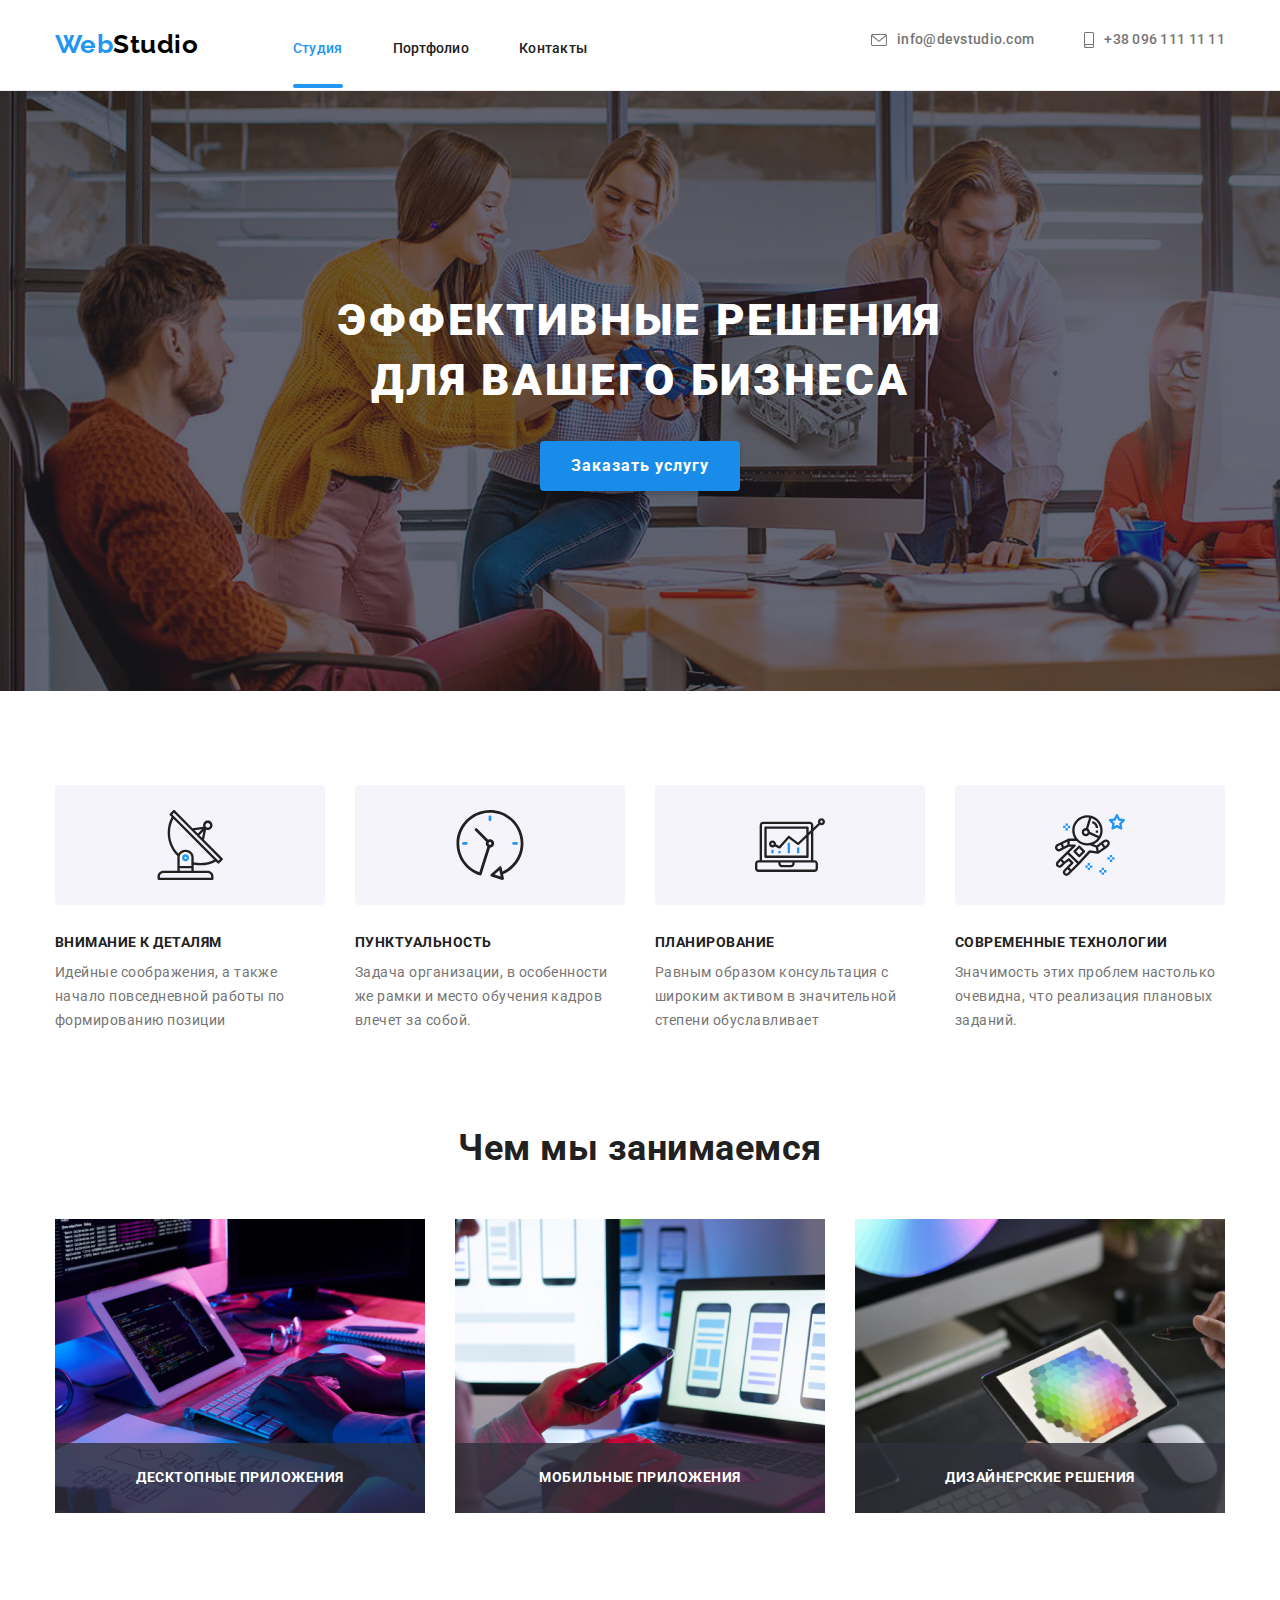
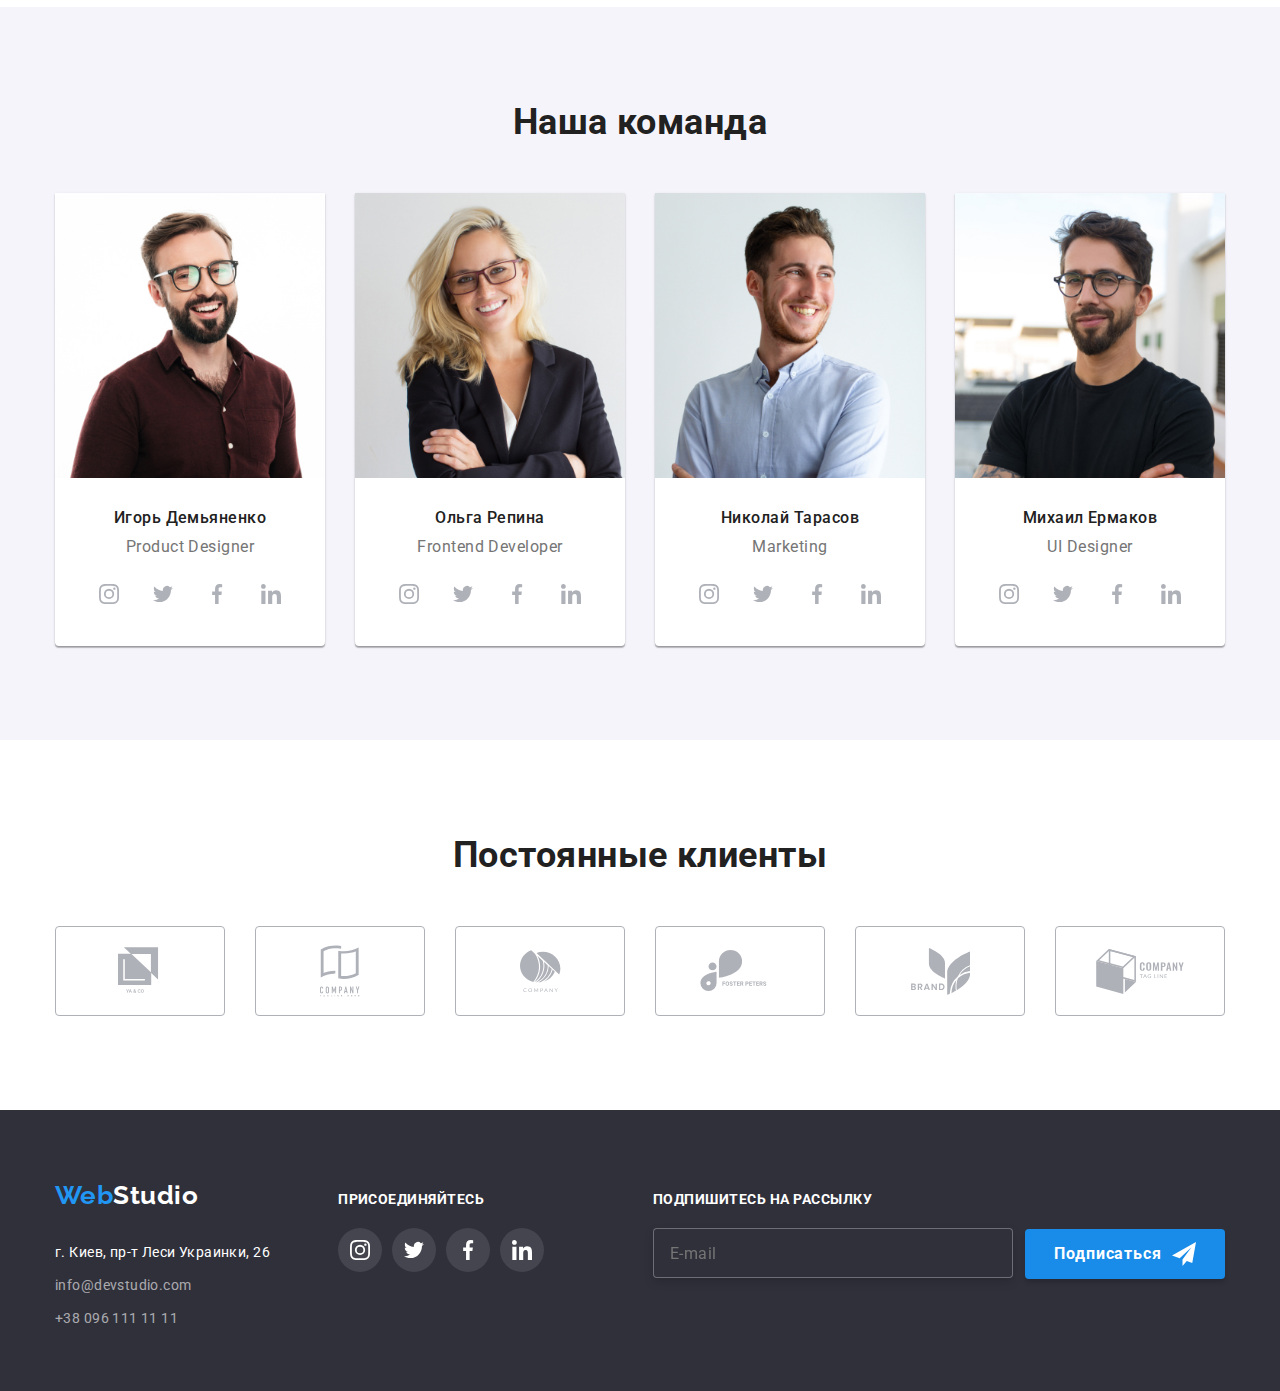
==== commit 1b7b33b2: "updated after peer review" ====
--- a/index.html
+++ b/index.html
@@ -200,12 +200,10 @@
                 <source 
                     srcset="./images/adaptive/desktop/directions/img.jpg 1x, ./images/adaptive/desktop/directions/img@2x.jpg 2x" 
                     media="(min-width: 1200px)" type="image/jpg">
-
                 <img src="./images/what-do-we-do/img1.jpg" width="370"
                 alt="Разработчик пишуший код на клавиатуре">
             </picture>    
                 
-
                 <p class="secondary-titles directions-list__desc">Десктопные приложения</p>
             </li>
             <li class="directions-list__item">
@@ -214,7 +212,6 @@
                     <source 
                         srcset="./images/adaptive/desktop/directions/img-1.jpg 1x, ./images/adaptive/desktop/directions/img@2x-1.jpg 2x" 
                         media="(min-width: 1200px)" type="image/jpg">
-
                     <img src="./images/what-do-we-do/img2.jpg" width="370" 
                     alt="Разработчик работает над созданием мобильного приложения">
                 </picture>
@@ -244,7 +241,7 @@
                 <picture>
                     <source
                         srcset="./images/adaptive/mobile/our-team/img.jpg 1x, ./images/adaptive/mobile/our-team/img@2x.jpg 2x"
-                        media="(max-width: 480px)" type="image/jpg">
+                        media="(max-width: 767px)" type="image/jpg">
 
                     <source 
                         srcset="./images/adaptive/tablet/our-team/img.jpg 1x, ./images/adaptive/tablet/our-team/img@2x.jpg 2x"
@@ -300,7 +297,7 @@
                 <picture>
                     <source 
                         srcset="./images/adaptive/mobile/our-team/img-1.jpg 1x, ./images/adaptive/mobile/our-team/img@2x-1.jpg 2x"
-                        media="(max-width: 480px)" type="image/jpg">
+                        media="(max-width: 767px)" type="image/jpg">
                     
                     <source 
                         srcset="./images/adaptive/tablet/our-team/img-1.jpg 1x, ./images/adaptive/tablet/our-team/img@2x-1.jpg 2x"
@@ -353,7 +350,7 @@
                 <picture>
                     <source 
                         srcset="./images/adaptive/mobile/our-team/img-2.jpg 1x, ./images/adaptive/mobile/our-team/img@2x-2.jpg 2x"
-                        media="(max-width: 480px)" type="image/jpg">
+                        media="(max-width: 767px)" type="image/jpg">
                 
                     <source 
                         srcset="./images/adaptive/tablet/our-team/img-2.jpg 1x, ./images/adaptive/tablet/our-team/img@2x-2.jpg 2x"
@@ -405,7 +402,7 @@
 
                 <picture>
                     <source srcset="./images/adaptive/mobile/our-team/img-3.jpg 1x, ./images/adaptive/mobile/our-team/img@2x-3.jpg 2x"
-                        media="(max-width: 480px)" type="image/jpg">
+                        media="(max-width: 767px)" type="image/jpg">
                 
                     <source srcset="./images/adaptive/tablet/our-team/img-3.jpg 1x, ./images/adaptive/tablet/our-team/img@2x-3.jpg 2x"
                         media="(min-width: 768px)" type="image/jpg">
--- a/css/main.min.css
+++ b/css/main.min.css
@@ -1,5 +1,5 @@
 :root{--secondary-background-color: #2f303a;--primary-text-color: #757575;--primary-header-color: #212121;--secondary-header-color: #ffffff;--footer-contacts-color: rgba(255, 255, 255, 0.6);--linear-gradient: linear-gradient(
     rgba(47, 48, 58, 0.4),
     rgba(47, 48, 58, 0.4)
-  );--focus-color: #2196f3;--header-logo-color: #000000;--button-background-color: #188ce8;--filter-button-background: #f5f4fa;--list-items-gaps: 30px;--header-to-lists-gap: 50px;--header-to-lists-gap-mobile: 30px;--secondary-headers-gap: 10px;--descr-margins: 20px 24px;--timing-animation: cubic-bezier(0.4, 0, 0.2, 1);--transition-duration: 250ms}body{font-family:Roboto, sans-serif;font-style:normal;color:var(--primary-text-color);letter-spacing:0.03em;background-color:var(--secondary-header-color)}.container{width:100%;padding-left:15px;padding-right:15px;margin-left:auto;margin-right:auto}@media screen and (min-width: 480px){.container{max-width:480px}}@media screen and (min-width: 768px){.container{max-width:768px}}@media screen and (min-width: 1200px){.container{max-width:1200px}}.list{margin-top:0px;margin-bottom:0px;padding-left:0px;list-style:none}.link{text-decoration:none}img{display:block;max-width:100%;height:auto}.section{padding-top:60px;padding-bottom:60px}@media screen and (min-width: 1200px){.section{padding-top:94px;padding-bottom:94px}}.section-header{margin-top:0px;margin-bottom:var(--header-to-lists-gap-mobile);font-weight:700;font-size:28px;line-height:1.18;text-align:center;color:var(--primary-header-color)}@media screen and (min-width: 1200px){.section-header{font-size:36px;line-height:1.17}}.title-hidden{position:absolute;width:1px;height:1px;margin:-1px;padding:0;overflow:hidden;border:0;clip:rect(0 0 0 0)}.secondary-titles{margin-top:0px;font-weight:700;font-size:14px;line-height:1.14;text-transform:uppercase}.social-links-header{margin-top:0px;margin-bottom:20px;text-align:center;color:var(--secondary-header-color)}@media screen and (min-width: 1200px){.social-links-header{text-align:start}}.header{position:relative;border-bottom:1px solid #ececec}@media screen and (min-width: 768px){.header-block{display:flex;align-items:center;justify-content:space-between}}.logo{display:inline-block;font-family:Raleway;font-style:normal;font-weight:700;color:var(--focus-color);text-decoration:none;font-size:24px;line-height:1.16}.logo .logo__text--black{transition:color var(--transition-duration) var(--timing-animation);color:var(--header-logo-color)}.logo .logo__text--white{transition:color var(--transition-duration) var(--timing-animation);color:var(--secondary-header-color)}.logo:focus .logo__text--black,.logo:hover .logo__text--black{color:var(--focus-color)}.logo:focus .logo__text--white,.logo:hover .logo__text--white{color:var(--focus-color)}@media screen and (min-width: 1200px){.logo{font-size:26px;line-height:1.19}}.logo--header{margin-right:0px;padding-top:16px;padding-bottom:16px}@media screen and (min-width: 768px){.logo--header{margin-right:90px;padding-top:26px;padding-bottom:26px}}@media screen and (min-width: 1200px){.logo--header{padding-top:24px;padding-bottom:25px}}.logo--footer{padding:10px 0px;margin-left:auto;margin-right:auto}.nav-links{display:none}@media screen and (min-width: 768px){.nav-links{display:inline-flex;margin-right:auto;margin-top:0px;margin-bottom:0px}.nav-links .nav-links__link{padding-top:32px;padding-bottom:32px;font-weight:500;font-size:14px;line-height:1.14;letter-spacing:0.02em;color:var(--primary-header-color);transition:color var(--transition-duration) var(--timing-animation)}.nav-links .nav-links__link.current{position:relative;padding-bottom:28px;color:var(--focus-color)}}@media screen and (min-width: 768px) and (min-width: 1200px){.nav-links .nav-links__link.current{padding-bottom:32px}}@media screen and (min-width: 768px){.nav-links__link.current::after{position:absolute;bottom:0%;left:0%;content:'';display:block;width:100%;height:4px;border-radius:2px;background-color:var(--focus-color)}.nav-links__link:hover,.nav-links__link:focus{color:var(--focus-color)}.nav-links__item:not(:last-child){margin-right:50px}}.nav-contacts{display:none}@media screen and (min-width: 768px){.nav-contacts{display:block}.nav-contacts .nav-contacts__item:not(:last-child){margin-bottom:10px}.nav-contacts .nav-contacts__link{display:block;font-weight:500;font-size:12px;line-height:1.17;letter-spacing:0.02em;color:var(--primary-text-color);transition:color var(--transition-duration) var(--timing-animation)}.nav-contacts .nav-contacts__icon{fill:var(--primary-text-color);margin-right:8px;transition:fill var(--transition-duration) var(--timing-animation)}.nav-contacts__link:hover,.nav-contacts__link:focus{color:var(--focus-color)}.nav-contacts__link:hover .nav-contacts__icon,.nav-contacts__link:focus .nav-contacts__icon{fill:var(--focus-color)}}@media screen and (min-width: 1200px){.nav-contacts{display:inline-flex;justify-content:end;margin-top:0px;margin-bottom:0px}.nav-contacts .nav-contacts__item:not(:last-child){margin-right:50px}.nav-contacts .nav-contacts__link{display:flex;justify-content:center;align-items:center;padding-top:32px;padding-bottom:32px;font-size:14px;line-height:1.14}.nav-contacts .nav-contacts__icon{margin-right:10px}}.mobile-menu{display:none;position:absolute;z-index:1;top:0;left:0;min-width:100vw;min-height:100vh;background-color:var(--secondary-header-color)}.mobile-menu.is-open{display:flex;flex-direction:column;justify-content:space-between;padding-left:20px;padding-right:5px;padding-top:30px;padding-bottom:30px}@media screen and (min-width: 480px){.mobile-menu.is-open{max-height:796px;padding-left:40px;padding-right:15px;padding-top:50px;padding-bottom:50px}}@media screen and (min-width: 768px){.mobile-menu.is-open{display:none}}@media screen and (min-width: 768px){.mobile-menu{display:none}}.mobile-nav{margin-bottom:auto}.mobile-nav__item{margin-bottom:32px}.mobile-nav__link{color:var(--primary-header-color);letter-spacing:0.02em}@media screen and (min-width: 320px){.mobile-nav__link{padding:10px;font-weight:500;font-size:30px;line-height:1.18}}@media screen and (min-width: 480px){.mobile-nav__link{padding:10px;font-weight:500;font-size:40px;line-height:1.18}}.mobile-nav__link.current{color:var(--focus-color)}.mobile-contacts{margin-bottom:64px}.mobile-contacts__item:not(:last-child){margin-bottom:32px;color:var(--focus-color)}.mobile-contacts__link{font-weight:500;letter-spacing:0.02em;color:var(--focus-color)}@media screen and (min-width: 320px){.mobile-contacts__link{padding:10px;font-size:27px;line-height:1.18}}@media screen and (min-width: 480px){.mobile-contacts__link{font-size:34px;line-height:1.18}}.mobile-contacts__link--grey{color:var(--primary-text-color)}@media screen and (min-width: 320px){.mobile-contacts__link--grey{font-size:18px;line-height:1.18}}@media screen and (min-width: 480px){.mobile-contacts__link--grey{font-size:24px}}.mobile-social-links{display:flex}.mobile-social-links__item:not(:last-child){height:22px;padding:0 10px;border-right:1px solid rgba(33,33,33,0.2)}.mobile-social-links__item:last-child{padding:0 10px}.mobile-social-links__link{letter-spacing:0.02em;color:var(--focus-color);font-weight:500}@media screen and (min-width: 320px){.mobile-social-links__link{padding:10px 0;font-size:12px;line-height:1.5}}@media screen and (min-width: 480px){.mobile-social-links__link{padding:10px 0;font-size:18px;line-height:1.22}}.hero{margin-left:auto;margin-right:auto;background-image:var(--linear-gradient),url(../images/adaptive/mobile/hero/header-mobile@1x.jpg);background-repeat:no-repeat;background-position:top left;background-size:cover;background-color:var(--secondary-background-color)}@media (min-device-pixel-ratio: 2), (-webkit-min-device-pixel-ratio: 2), (min-resolution: 192dpi), (min-resolution: 2dppx){.hero{background-image:var(--linear-gradient),url(../images/adaptive/mobile/hero/header-mobile@2x.jpg)}}@media screen and (min-width: 480px){.hero{min-width:480px;height:400px;padding-top:118px;padding-bottom:118px}}@media screen and (min-width: 768px){.hero{min-width:768px;background-image:var(--linear-gradient),url(../images/adaptive/tablet/hero/header-tablet@1x.jpg)}}@media screen and (min-width: 768px) and (min-device-pixel-ratio: 2), screen and (min-width: 768px) and (-webkit-min-device-pixel-ratio: 2), screen and (min-width: 768px) and (min-resolution: 192dpi), screen and (min-width: 768px) and (min-resolution: 2dppx){.hero{background-image:var(--linear-gradient),url(../images/adaptive/tablet/hero/header-tablet@2x.jpg)}}@media screen and (min-width: 1200px){.hero{max-width:1600px;height:600px;padding-top:200px;padding-bottom:200px;background-image:var(--linear-gradient),url(../images/adaptive/desktop/hero/header-desktop@1x.jpg)}}@media screen and (min-width: 1200px) and (min-device-pixel-ratio: 2), screen and (min-width: 1200px) and (-webkit-min-device-pixel-ratio: 2), screen and (min-width: 1200px) and (min-resolution: 192dpi), screen and (min-width: 1200px) and (min-resolution: 2dppx){.hero{background-image:var(--linear-gradient),url(../images/adaptive/desktop/hero/header-desktop@2x.jpg)}}.hero-title{width:100%;margin-top:0px;margin-bottom:20px;margin-left:auto;margin-right:auto;font-size:20px;line-height:1.62;font-weight:900;text-align:center;letter-spacing:0.06em;text-transform:uppercase;color:var(--secondary-header-color)}@media screen and (min-width: 480px){.hero-title{max-width:360px;margin-bottom:30px;font-size:26px}}@media screen and (min-width: 1200px){.hero-title{max-width:700px;font-size:44px;line-height:1.36}}.button{display:flex;align-items:center;justify-content:center;border-radius:4px;border-width:0px;padding:0px;width:200px;height:50px;font-family:inherit;font-weight:700;font-size:16px;line-height:1.87;letter-spacing:0.06em;text-align:center;cursor:pointer;box-shadow:0px 4px 4px rgba(0,0,0,0.15);border-color:var(--button-background-color);color:var(--secondary-header-color);background-color:var(--button-background-color)}.button-center{margin-left:auto;margin-right:auto}.modal--button{position:absolute;top:8px;right:8px;width:30px;height:30px;box-shadow:none;border:1px solid rgba(0,0,0,0.1);border-radius:50%;background-color:var(--secondary-header-color);transition:fill var(--transition-duration) var(--timing-animation)}.modal--button:hover .modal__icon,.modal--button:focus .modal__icon{fill:var(--focus-color);cursor:pointer}.project-filter__button{display:inline-block;align-items:center;margin-top:0px;margin-bottom:0px;padding:6px 22px;font-family:inherit;font-weight:500;font-size:16px;line-height:1.62;letter-spacing:0.03em;text-align:center;box-shadow:none;border-radius:4px;border-width:0px;border-color:var(--button-background-color);cursor:pointer;color:var(--primary-header-color);background-color:var(--filter-button-background);transition:box-shadow var(--transition-duration) var(--timing-animation),background-color var(--transition-duration) var(--timing-animation),color var(--transition-duration) var(--timing-animation)}.project-filter__button:hover,.project-filter__button:focus{box-shadow:0px 4px 4px rgba(0,0,0,0.15);background-color:var(--focus-color);color:var(--secondary-header-color)}.nav-button{position:absolute;top:10px;right:15px;z-index:2;display:inline-flex;margin:0;padding:0;border:none;background-color:transparent}@media screen and (min-width: 768px){.nav-button{display:none}}.nav-button .icon-nav{display:block;transition:fill var(--transition-duration) var(--timing-animation)}.nav-button .icon-nav:hover,.nav-button .icon-nav:hover{fill:var(--focus-color);cursor:pointer}.nav-button.is-open .icon-nav{display:none}.nav-button .icon-nav-close{display:none}.nav-button.is-open .icon-nav-close{display:block;transition:fill var(--transition-duration) var(--timing-animation)}.nav-button.is-open .icon-nav-close:hover,.nav-button.is-open .icon-nav-close:focus{fill:var(--focus-color);cursor:pointer}.backdrop{position:fixed;z-index:2;top:0;left:0;width:100vw;height:100vh;visibility:visible;opacity:1;background-color:rgba(0,0,0,0.2);transition:opacity var(--transition-duration) var(--timing-animation),transform var(--transition-duration) var(--timing-animation)}.backdrop.is-hidden{visibility:hidden;opacity:0;pointer-events:none;transform:translateY(-100%)}.modal{position:absolute;top:50%;left:50%;transform:translate(-50%, -50%);z-index:3;display:flex;flex-direction:column;align-items:center;min-height:80vh;min-width:100vw;border-radius:4px;padding:30px;padding-top:40px;background-color:var(--secondary-header-color);box-shadow:0px 1px 3px rgba(0,0,0,0.12),0px 1px 1px rgba(0,0,0,0.14),0px 2px 1px rgba(0,0,0,0.2)}@media screen and (min-width: 420px){.modal{min-height:500px;min-width:415px;padding:40px}}@media screen and (min-width: 480px){.modal{max-height:609px;max-width:450px;padding:40px}}@media screen and (min-width: 1200px){.modal{max-height:581px;max-width:528px}}.modal-title{max-height:60px;margin-top:0px;margin-bottom:12px;font-weight:700;font-size:16px;line-height:1.5;text-align:center;color:var(--primary-header-color)}@media screen and (min-width: 480px){.modal-title{margin-top:0px;font-size:20px}}@media screen and (min-width: 1200px){.modal-title{max-height:23px;line-height:1.15}}.user-form{min-width:100%;min-height:100%}@media screen and (min-width: 480px){.user-form{min-width:370px;min-height:457px}}@media screen and (min-width: 1200px){.user-form{min-width:450px}}.user-form .user-form__labels{display:inline-block;height:10px;margin-bottom:4px;font-weight:400;font-size:10px;line-height:1.5;letter-spacing:0.01em;color:var(--primary-text-color)}@media screen and (min-width: 480px){.user-form .user-form__labels{height:14px;margin-bottom:4px;font-size:12px;line-height:1.67}}.user-form .user-form__input-field{position:relative;display:flex;align-items:center;min-width:100%;height:30px;margin-bottom:10px}@media screen and (min-width: 480px){.user-form .user-form__input-field{height:40px;margin-bottom:10px}}.user-form .user-form__input{display:inline-block;min-width:100%;min-height:100%;padding:5px 42px;border:1px solid rgba(33,33,33,0.2);border-radius:4px;transition:border-color var(--transition-duration) var(--timing-animation)}@media screen and (min-width: 480px){.user-form .user-form__input{padding:12px 42px}}.user-form .user-form__icon{position:absolute;top:7px;left:12px;display:block;fill:var(--primary-header-color);transition:fill var(--transition-duration) var(--timing-animation)}@media screen and (min-width: 480px){.user-form .user-form__icon{top:11px;left:12px}}.user-form__input-field:focus-within .user-form__icon{cursor:pointer;fill:var(--focus-color)}.user-form .user-form__textarea{width:100%;height:120px;resize:none;padding:12px 16px;font-weight:400;font-size:12px;line-height:1.17;letter-spacing:0.01em;border:1px solid rgba(33,33,33,0.2);border-radius:4px;transition:border-color var(--transition-duration) var(--timing-animation)}.user-form__input:focus,.user-form__textarea:focus{outline-color:var(--focus-color);outline:thin;border-color:var(--focus-color);cursor:pointer}.user-form .user-form__agreement{position:relative;display:flex;align-items:center;justify-content:start;min-height:10px;margin-top:10px;margin-bottom:20px;font-weight:400;font-size:9px;line-height:1;letter-spacing:0.01em;color:var(--primary-text-color)}@media screen and (min-width: 480px){.user-form .user-form__agreement{min-height:14px;margin-top:20px;margin-bottom:30px;font-weight:400;font-size:12px;line-height:1.17;letter-spacing:0.03em}}@media screen and (min-width: 1200px){.user-form .user-form__agreement{justify-content:center;min-height:24px;font-size:14px;line-height:1.71}}.user-form .user-form__checkbox{position:absolute;width:1px;height:1px;margin:-1px;padding:0;overflow:hidden;border:0;clip:rect(0 0 0 0)}.user-form .user-form__icon-check{margin-right:5px;border-radius:2px;fill:var(--primary-header-color)}@media screen and (min-width: 480px){.user-form .user-form__icon-check{margin-right:7px}}.user-form__checkbox:checked ~ .user-form__icon-check{cursor:pointer;background-color:var(--focus-color);background-image:url("../images/icons/icon-checked.svg");background-size:contain;background-origin:border-box;fill:var(--focus-color)}.user-form .checkbox:focus ~ .icon-check{fill:var(--focus-color)}.user-form .user-form__link-agreement{margin-left:1px;font-size:9px;line-height:1;letter-spacing:0.01em}@media screen and (min-width: 480px){.user-form .user-form__link-agreement{margin-left:2px;font-size:12px;line-height:1.17;letter-spacing:0.03em}}@media screen and (min-width: 1200px){.user-form .user-form__link-agreement{font-size:14px;line-height:1.71}}.features{padding-bottom:60px}@media screen and (min-width: 1200px){.features{padding-bottom:0px}}.feature-list{display:flex;flex-wrap:wrap;margin-left:calc(-1 * var(--list-items-gaps));margin-top:calc(-1 * var(--list-items-gaps))}@media screen and (min-width: 480px){.feature-list{max-width:480px}}@media screen and (min-width: 768px){.feature-list{max-width:768px}}@media screen and (min-width: 1200px){.feature-list{max-width:1200px}}.feature-list__item{flex-basis:calc(100% / 1 - var(--list-items-gaps));margin-left:var(--list-items-gaps);margin-top:var(--list-items-gaps)}@media screen and (min-width: 768px){.feature-list__item{flex-basis:calc(100% / 2 - var(--list-items-gaps))}}@media screen and (min-width: 1200px){.feature-list__item{flex-basis:calc(100% / 4 - var(--list-items-gaps))}}.feature-list__icon-block{display:flex;justify-content:center;align-items:center;height:120px;border-radius:4px;margin-bottom:30px;background-color:var(--filter-button-background)}.feature-list__titles{margin-bottom:var(--secondary-headers-gap);color:var(--primary-header-color)}.feature-list__paragraphs{margin-top:0px;margin-bottom:0px;font-size:14px;line-height:1.71;color:var(--primary-text-color)}.directions{display:none}@media screen and (min-width: 1200px){.directions{display:block}}.directions-title{display:none}@media screen and (min-width: 1200px){.directions-title{display:block;margin-left:auto;margin-right:auto;margin-top:0px;margin-bottom:var(--header-to-lists-gap);font-weight:700;font-size:36px;line-height:1.17;text-align:center;color:var(--primary-header-color)}}.directions-list{display:none}@media screen and (min-width: 1200px){.directions-list{display:block;display:flex;flex-wrap:wrap;text-align:center;margin-left:calc(-1 * var(--list-items-gaps));margin-top:calc(-1 * var(--list-items-gaps))}}.directions-list__item{position:relative;flex-basis:calc(100% / 3 - var(--list-items-gaps));margin-left:var(--list-items-gaps);margin-top:var(--list-items-gaps)}.directions-list__desc{position:absolute;width:100%;left:50%;bottom:0%;transform:translate(-50%);padding:27px 0px;margin:0px;background-color:rgba(47,48,58,0.8);color:var(--secondary-header-color)}.our-team{background-color:var(--filter-button-background)}.team-list{display:flex;flex-wrap:wrap;margin-left:calc(-1 * var(--list-items-gaps));margin-top:calc(-1 * var(--list-items-gaps))}@media screen and (min-width: 480px){.team-list{max-width:480px}}@media screen and (min-width: 768px){.team-list{max-width:768px}}@media screen and (min-width: 1200px){.team-list{max-width:1200px}}.employee-card{flex-basis:calc(100% / 1 - var(--list-items-gaps));margin-left:var(--list-items-gaps);margin-top:var(--list-items-gaps);box-shadow:0px 1px 3px rgba(0,0,0,0.12),0px 1px 1px rgba(0,0,0,0.14),0px 2px 1px rgba(0,0,0,0.2);border-radius:0px 0px 4px 4px;background-color:var(--secondary-header-color)}@media screen and (min-width: 768px){.employee-card{flex-basis:calc(100% / 2 - var(--list-items-gaps))}}@media screen and (min-width: 1200px){.employee-card{flex-basis:calc(100% / 4 - var(--list-items-gaps))}}.employee-card__profile{padding-top:var(--list-items-gaps);padding-bottom:var(--list-items-gaps)}.employee-card__name{margin-top:0px;margin-bottom:var(--secondary-headers-gap);font-weight:500;font-size:16px;line-height:1.19;text-align:center;color:var(--primary-header-color)}.employee-card__position{margin-top:0px;margin-bottom:16px;font-size:16px;line-height:1.19;text-align:center;color:var(--primary-text-color)}.social-links{display:flex;align-items:center;justify-content:center}.social-links__item:not(:first-child){margin-left:10px}.social-links .social-links__link{display:flex;align-items:center;justify-content:center;width:44px;height:44px;border-radius:50%;background-color:var(--secondary-header-color);transition:background-color var(--transition-duration) var(--timing-animation)}.social-links .social-links__link--bgc{background-color:rgba(255,255,255,0.1)}.social-links .social-links__icon{fill:#afb1b8;transition:fill var(--transition-duration) var(--timing-animation)}.social-links .social-links__icon--white{fill:var(--secondary-header-color)}.social-links__link:focus .social-links__icon,.social-links__link:hover .social-links__icon{fill:var(--secondary-header-color)}.social-links__link:focus,.social-links__link:hover{background-color:var(--focus-color)}.regular-clients__list{display:flex;flex-wrap:wrap;margin-left:calc(-1 * var(--list-items-gaps));margin-top:calc(-1 * var(--list-items-gaps))}@media screen and (min-width: 480px){.regular-clients__list{max-width:480px}}@media screen and (min-width: 768px){.regular-clients__list{max-width:768px}}@media screen and (min-width: 1200px){.regular-clients__list{max-width:1200px}}.clients-company{flex-basis:calc(100% / 2 - var(--list-items-gaps));margin-left:var(--list-items-gaps);margin-top:var(--list-items-gaps)}@media screen and (min-width: 768px){.clients-company{flex-basis:calc(100% / 3 - var(--list-items-gaps))}}@media screen and (min-width: 1200px){.clients-company{flex-basis:calc(100% / 6 - var(--list-items-gaps))}}.clients-company .clients-company__link{display:flex;align-items:center;justify-content:center;max-width:210px;height:90px;border-radius:4px;border:1px solid #afb1b8;transition:border-color var(--transition-duration) var(--timing-animation)}@media screen and (min-width: 480px){.clients-company .clients-company__link{min-width:210px}}@media screen and (min-width: 768px){.clients-company .clients-company__link{min-width:225px}}@media screen and (min-width: 1200px){.clients-company .clients-company__link{min-width:170px}}.clients-company .clients-company__icon{fill:#afb1b8;transition:fill var(--transition-duration) var(--timing-animation)}.clients-company__link:hover .clients-company__icon,.clients-company__link:focus .clients-company__icon{fill:var(--focus-color)}.clients-company__link:hover,.clients-company__link:focus{border-color:var(--focus-color)}.footer{padding-top:60px;padding-bottom:60px;background-color:var(--secondary-background-color)}.footer-laptop{margin-bottom:60px}@media screen and (min-width: 768px){.footer-laptop{display:flex;align-items:baseline;justify-content:space-around}}@media screen and (min-width: 1200px){.footer-laptop{display:flex;align-items:baseline;justify-content:space-between;margin-bottom:0px}}.footer-blocks{text-align:center}@media screen and (min-width: 1200px){.footer-blocks{display:flex;align-items:baseline;justify-content:space-between;text-align:start}}@media screen and (min-width: 1200px){.contacts-block{display:inline-block}}.contacts-block:nth-child(1){margin-bottom:60px}@media screen and (min-width: 768px){.contacts-block:nth-child(1){margin-bottom:0px}}@media screen and (min-width: 1200px){.contacts-block:nth-child(1){margin-right:68px}}.address{margin-top:20px;font-style:normal}.footer-contacts:not(:last-child){margin-bottom:9px}.footer-contacts__link{font-size:14px;line-height:1.71;letter-spacing:0.03em;color:var(--footer-contacts-color);transition:color var(--transition-duration) var(--timing-animation)}.footer-contacts__link:hover,.footer-contacts__link:focus{color:var(--focus-color)}.footer-contacts__link--map{color:var(--secondary-header-color);transition:color var(--transition-duration) var(--timing-animation)}.footer-contacts__link--map:focus,.footer-contacts__link--map:hover{color:var(--focus-color)}@media screen and (min-width: 1200px){.subscribe-form{display:flex;align-items:baseline;justify-content:space-between}}.subscribe-form__input{width:100%;height:50px;margin-right:auto;margin-left:auto;padding:15px 16px;margin-bottom:20px;outline:thin;filter:drop-shadow(0px 4px 4px rgba(0,0,0,0.15));border:1px solid rgba(255,255,255,0.3);border-radius:4px;font-weight:400;font-size:16px;line-height:1.25;align-items:center;letter-spacing:0.03em;color:rgba(255,255,255,0.6);background-color:var(--secondary-background-color)}@media screen and (min-width: 480px){.subscribe-form__input{max-width:450px}}@media screen and (min-width: 1200px){.subscribe-form__input{width:360px;max-width:360px;margin-bottom:0px;margin-right:12px}}.subscribe-button{margin-left:auto;margin-right:auto}@media screen and (min-width: 1200px){.subscribe-button{margin-left:0px;margin-right:0px}}.subscribe-form__icon{margin-left:10px;fill:var(--secondary-header-color)}.project-filter{display:flex;flex-wrap:wrap;margin-top:0px}@media screen and (max-width: 767px){.project-filter{margin-bottom:25px;justify-content:start}}@media screen and (min-width: 768px){.project-filter{margin-bottom:var(--list-items-gaps);justify-content:center}}.project-filter__item:not(:last-child){margin-right:8px}@media screen and (max-width: 767px){.project-filter__item:not(:last-child){margin-bottom:15px}}.cardset-list{display:flex;flex-wrap:wrap;margin-left:calc(-1 * var(--list-items-gaps));margin-top:calc(-1 * var(--list-items-gaps))}@media screen and (min-width: 480px){.cardset-list{max-width:480px}}@media screen and (min-width: 768px){.cardset-list{max-width:768px}}@media screen and (min-width: 1200px){.cardset-list{max-width:1200px}}.project-card{flex-basis:calc(100% / 1 - var(--list-items-gaps));border:1px solid #eeeeee;margin-left:var(--list-items-gaps);margin-top:var(--list-items-gaps);transition:box-shadow var(--transition-duration) var(--timing-animation)}.project-card:hover,.project-card:focus{box-shadow:0px 1px 1px rgba(0,0,0,0.12),0px 4px 4px rgba(0,0,0,0.06),1px 4px 6px rgba(0,0,0,0.16)}@media screen and (min-width: 768px){.project-card{flex-basis:calc(100% / 2 - var(--list-items-gaps))}}@media screen and (min-width: 1200px){.project-card{flex-basis:calc(100% / 3 - var(--list-items-gaps))}}.project-card__content{position:relative;overflow:hidden}.project-card__overlay{position:absolute;width:100%;height:100%;display:flex;align-items:center;justify-content:center;padding:0px 24px;margin:0;font-weight:400;font-size:18px;line-height:1.56;letter-spacing:0.03em;color:var(--secondary-header-color);background-color:rgba(33,150,243,0.9);transition:transform var(--transition-duration) var(--timing-animation)}.project-card__link:hover .project-card__overlay,.project-card__link:focus .project-card__overlay{transform:translateY(-100%)}.project-card__descr{padding:var(--descr-margins)}.project-card__name{margin-top:0px;margin-bottom:4px;font-weight:700;font-size:18px;line-height:2;letter-spacing:0.06em;color:var(--primary-header-color)}.project-card__type{margin-top:0px;margin-bottom:0px;font-size:16px;line-height:1.87;color:var(--primary-text-color)}
+  );--focus-color: #2196f3;--header-logo-color: #000000;--button-background-color: #188ce8;--filter-button-background: #f5f4fa;--list-items-gaps: 30px;--header-to-lists-gap: 50px;--header-to-lists-gap-mobile: 30px;--secondary-headers-gap: 10px;--descr-margins: 20px 24px;--timing-animation: cubic-bezier(0.4, 0, 0.2, 1);--transition-duration: 250ms}body{font-family:Roboto, sans-serif;font-style:normal;color:var(--primary-text-color);letter-spacing:0.03em;background-color:var(--secondary-header-color)}.container{width:100%;padding-left:15px;padding-right:15px;margin-left:auto;margin-right:auto}@media screen and (min-width: 480px){.container{max-width:480px}}@media screen and (min-width: 768px){.container{max-width:768px}}@media screen and (min-width: 1200px){.container{max-width:1200px}}.list{margin-top:0px;margin-bottom:0px;padding-left:0px;list-style:none}.link{text-decoration:none}img{display:block;width:100%;height:auto}.section{padding-top:60px;padding-bottom:60px}@media screen and (min-width: 1200px){.section{padding-top:94px;padding-bottom:94px}}.section-header{margin-top:0px;margin-bottom:var(--header-to-lists-gap-mobile);font-weight:700;font-size:28px;line-height:1.18;text-align:center;color:var(--primary-header-color)}@media screen and (min-width: 1200px){.section-header{margin-bottom:var(--header-to-lists-gap);font-size:36px;line-height:1.17}}.title-hidden{position:absolute;width:1px;height:1px;margin:-1px;padding:0;overflow:hidden;border:0;clip:rect(0 0 0 0)}.secondary-titles{margin-top:0px;font-weight:700;font-size:14px;line-height:1.14;text-transform:uppercase}.social-links-header{margin-top:0px;margin-bottom:20px;text-align:center;color:var(--secondary-header-color)}@media screen and (min-width: 1200px){.social-links-header{text-align:start}}.header{position:relative;border-bottom:1px solid #ececec}@media screen and (min-width: 768px){.header-block{display:flex;align-items:center;justify-content:space-between}}.logo{display:inline-block;font-family:Raleway;font-style:normal;font-weight:700;color:var(--focus-color);text-decoration:none;font-size:24px;line-height:1.16}.logo .logo__text--black{transition:color var(--transition-duration) var(--timing-animation);color:var(--header-logo-color)}.logo .logo__text--white{transition:color var(--transition-duration) var(--timing-animation);color:var(--secondary-header-color)}.logo:focus .logo__text--black,.logo:hover .logo__text--black{color:var(--focus-color)}.logo:focus .logo__text--white,.logo:hover .logo__text--white{color:var(--focus-color)}@media screen and (min-width: 1200px){.logo{font-size:26px;line-height:1.19}}.logo--header{margin-right:0px;padding-top:16px;padding-bottom:16px}@media screen and (min-width: 768px){.logo--header{margin-right:90px;padding-top:26px;padding-bottom:26px}}@media screen and (min-width: 1200px){.logo--header{padding-top:24px;padding-bottom:25px}}.logo--footer{padding:10px 0px;margin-left:auto;margin-right:auto}.nav-links{display:none}@media screen and (min-width: 768px){.nav-links{display:inline-flex;margin-right:auto;margin-top:0px;margin-bottom:0px}.nav-links .nav-links__link{padding-top:32px;padding-bottom:32px;font-weight:500;font-size:14px;line-height:1.14;letter-spacing:0.02em;color:var(--primary-header-color);transition:color var(--transition-duration) var(--timing-animation)}.nav-links .nav-links__link.current{position:relative;padding-bottom:28px;color:var(--focus-color)}}@media screen and (min-width: 768px) and (min-width: 1200px){.nav-links .nav-links__link.current{padding-bottom:32px}}@media screen and (min-width: 768px){.nav-links__link.current::after{position:absolute;bottom:0%;left:0%;content:'';display:block;width:100%;height:4px;border-radius:2px;background-color:var(--focus-color)}.nav-links__link:hover,.nav-links__link:focus{color:var(--focus-color)}.nav-links__item:not(:last-child){margin-right:50px}}.nav-contacts{display:none}@media screen and (min-width: 768px){.nav-contacts{display:block}.nav-contacts .nav-contacts__item:not(:last-child){margin-bottom:10px}.nav-contacts .nav-contacts__link{display:block;font-weight:500;font-size:12px;line-height:1.17;letter-spacing:0.02em;color:var(--primary-text-color);transition:color var(--transition-duration) var(--timing-animation)}.nav-contacts .nav-contacts__icon{fill:var(--primary-text-color);margin-right:8px;transition:fill var(--transition-duration) var(--timing-animation)}.nav-contacts__link:hover,.nav-contacts__link:focus{color:var(--focus-color)}.nav-contacts__link:hover .nav-contacts__icon,.nav-contacts__link:focus .nav-contacts__icon{fill:var(--focus-color)}}@media screen and (min-width: 1200px){.nav-contacts{display:inline-flex;justify-content:end;margin-top:0px;margin-bottom:0px}.nav-contacts .nav-contacts__item:not(:last-child){margin-right:50px}.nav-contacts .nav-contacts__link{display:flex;justify-content:center;align-items:center;padding-top:32px;padding-bottom:32px;font-size:14px;line-height:1.14}.nav-contacts .nav-contacts__icon{margin-right:10px}}.mobile-menu{display:none;position:absolute;z-index:1;top:0;left:0;min-width:100vw;min-height:100vh;background-color:var(--secondary-header-color)}.mobile-menu.is-open{display:flex;flex-direction:column;justify-content:space-between;padding-left:20px;padding-right:5px;padding-top:30px;padding-bottom:30px}@media screen and (min-width: 480px){.mobile-menu.is-open{max-height:796px;padding-left:40px;padding-right:15px;padding-top:50px;padding-bottom:50px}}@media screen and (min-width: 768px){.mobile-menu.is-open{display:none}}@media screen and (min-width: 768px){.mobile-menu{display:none}}.mobile-nav{margin-bottom:auto}.mobile-nav__item{margin-bottom:32px}.mobile-nav__link{color:var(--primary-header-color);letter-spacing:0.02em}@media screen and (min-width: 320px){.mobile-nav__link{padding:10px;font-weight:500;font-size:30px;line-height:1.18}}@media screen and (min-width: 480px){.mobile-nav__link{padding:10px;font-weight:500;font-size:40px;line-height:1.18}}.mobile-nav__link.current{color:var(--focus-color)}.mobile-contacts{margin-bottom:64px}.mobile-contacts__item:not(:last-child){margin-bottom:32px;color:var(--focus-color)}.mobile-contacts__link{font-weight:500;letter-spacing:0.02em;color:var(--focus-color)}@media screen and (min-width: 320px){.mobile-contacts__link{padding:10px;font-size:27px;line-height:1.18}}@media screen and (min-width: 480px){.mobile-contacts__link{font-size:34px;line-height:1.18}}.mobile-contacts__link--grey{color:var(--primary-text-color)}@media screen and (min-width: 320px){.mobile-contacts__link--grey{font-size:18px;line-height:1.18}}@media screen and (min-width: 480px){.mobile-contacts__link--grey{font-size:24px}}.mobile-social-links{display:flex}.mobile-social-links__item:not(:last-child){height:22px;padding:0 10px;border-right:1px solid rgba(33,33,33,0.2)}.mobile-social-links__item:last-child{padding:0 10px}.mobile-social-links__link{letter-spacing:0.02em;color:var(--focus-color);font-weight:500}@media screen and (min-width: 320px){.mobile-social-links__link{padding:10px 0;font-size:12px;line-height:1.5}}@media screen and (min-width: 480px){.mobile-social-links__link{padding:10px 0;font-size:18px;line-height:1.22}}.hero{margin-left:auto;margin-right:auto;background-image:var(--linear-gradient),url(../images/adaptive/mobile/hero/header-mobile@1x.jpg);background-repeat:no-repeat;background-position:top left;background-size:cover;background-color:var(--secondary-background-color)}@media (min-device-pixel-ratio: 2), (-webkit-min-device-pixel-ratio: 2), (min-resolution: 192dpi), (min-resolution: 2dppx){.hero{background-image:var(--linear-gradient),url(../images/adaptive/mobile/hero/header-mobile@2x.jpg)}}@media screen and (min-width: 480px){.hero{min-width:480px;height:400px;padding-top:118px;padding-bottom:118px}}@media screen and (min-width: 768px){.hero{min-width:768px;background-image:var(--linear-gradient),url(../images/adaptive/tablet/hero/header-tablet@1x.jpg)}}@media screen and (min-width: 768px) and (min-device-pixel-ratio: 2), screen and (min-width: 768px) and (-webkit-min-device-pixel-ratio: 2), screen and (min-width: 768px) and (min-resolution: 192dpi), screen and (min-width: 768px) and (min-resolution: 2dppx){.hero{background-image:var(--linear-gradient),url(../images/adaptive/tablet/hero/header-tablet@2x.jpg)}}@media screen and (min-width: 1200px){.hero{max-width:1600px;height:600px;padding-top:200px;padding-bottom:200px;background-image:var(--linear-gradient),url(../images/adaptive/desktop/hero/header-desktop@1x.jpg)}}@media screen and (min-width: 1200px) and (min-device-pixel-ratio: 2), screen and (min-width: 1200px) and (-webkit-min-device-pixel-ratio: 2), screen and (min-width: 1200px) and (min-resolution: 192dpi), screen and (min-width: 1200px) and (min-resolution: 2dppx){.hero{background-image:var(--linear-gradient),url(../images/adaptive/desktop/hero/header-desktop@2x.jpg)}}.hero-title{width:100%;margin-top:0px;margin-bottom:20px;margin-left:auto;margin-right:auto;font-size:20px;line-height:1.62;font-weight:900;text-align:center;letter-spacing:0.06em;text-transform:uppercase;color:var(--secondary-header-color)}@media screen and (min-width: 480px){.hero-title{max-width:360px;margin-bottom:30px;font-size:26px}}@media screen and (min-width: 1200px){.hero-title{max-width:700px;font-size:44px;line-height:1.36}}.button{display:flex;align-items:center;justify-content:center;border-radius:4px;border-width:0px;padding:0px;width:200px;height:50px;font-family:inherit;font-weight:700;font-size:16px;line-height:1.87;letter-spacing:0.06em;text-align:center;cursor:pointer;box-shadow:0px 4px 4px rgba(0,0,0,0.15);border-color:var(--button-background-color);color:var(--secondary-header-color);background-color:var(--button-background-color)}.button-center{margin-left:auto;margin-right:auto}.modal--button{position:absolute;top:8px;right:8px;width:30px;height:30px;box-shadow:none;border:1px solid rgba(0,0,0,0.1);border-radius:50%;background-color:var(--secondary-header-color);transition:fill var(--transition-duration) var(--timing-animation)}.modal--button:hover .modal__icon,.modal--button:focus .modal__icon{fill:var(--focus-color);cursor:pointer}.project-filter__button{display:inline-block;align-items:center;margin-top:0px;margin-bottom:0px;padding:6px 22px;font-family:inherit;font-weight:500;font-size:16px;line-height:1.62;letter-spacing:0.03em;text-align:center;box-shadow:none;border-radius:4px;border-width:0px;border-color:var(--button-background-color);cursor:pointer;color:var(--primary-header-color);background-color:var(--filter-button-background);transition:box-shadow var(--transition-duration) var(--timing-animation),background-color var(--transition-duration) var(--timing-animation),color var(--transition-duration) var(--timing-animation)}.project-filter__button:hover,.project-filter__button:focus{box-shadow:0px 4px 4px rgba(0,0,0,0.15);background-color:var(--focus-color);color:var(--secondary-header-color)}.nav-button{position:absolute;top:10px;right:15px;z-index:2;display:inline-flex;margin:0;padding:0;border:none;background-color:transparent}@media screen and (min-width: 768px){.nav-button{display:none}}.nav-button .icon-nav{display:block;transition:fill var(--transition-duration) var(--timing-animation)}.nav-button .icon-nav:hover,.nav-button .icon-nav:hover{fill:var(--focus-color);cursor:pointer}.nav-button.is-open .icon-nav{display:none}.nav-button .icon-nav-close{display:none}.nav-button.is-open .icon-nav-close{display:block;transition:fill var(--transition-duration) var(--timing-animation)}.nav-button.is-open .icon-nav-close:hover,.nav-button.is-open .icon-nav-close:focus{fill:var(--focus-color);cursor:pointer}.backdrop{position:fixed;z-index:2;top:0;left:0;width:100vw;height:100vh;visibility:visible;opacity:1;background-color:rgba(0,0,0,0.2);transition:opacity var(--transition-duration) var(--timing-animation),transform var(--transition-duration) var(--timing-animation)}.backdrop.is-hidden{visibility:hidden;opacity:0;pointer-events:none;transform:translateY(-100%)}.modal{position:absolute;top:50%;left:50%;transform:translate(-50%, -50%);z-index:3;display:flex;flex-direction:column;align-items:center;min-height:80vh;min-width:100vw;border-radius:4px;padding:30px;padding-top:40px;background-color:var(--secondary-header-color);box-shadow:0px 1px 3px rgba(0,0,0,0.12),0px 1px 1px rgba(0,0,0,0.14),0px 2px 1px rgba(0,0,0,0.2)}@media screen and (min-width: 420px){.modal{min-height:500px;min-width:415px;padding:40px}}@media screen and (min-width: 480px){.modal{max-height:609px;max-width:450px;padding:40px}}@media screen and (min-width: 1200px){.modal{max-height:581px;max-width:528px}}.modal-title{max-height:60px;margin-top:0px;margin-bottom:12px;font-weight:700;font-size:16px;line-height:1.5;text-align:center;color:var(--primary-header-color)}@media screen and (min-width: 480px){.modal-title{margin-top:0px;font-size:20px}}@media screen and (min-width: 1200px){.modal-title{max-height:23px;line-height:1.15}}.user-form{min-width:100%;min-height:100%}@media screen and (min-width: 480px){.user-form{min-width:370px;min-height:457px}}@media screen and (min-width: 1200px){.user-form{min-width:450px}}.user-form .user-form__labels{display:inline-block;height:10px;margin-bottom:4px;font-weight:400;font-size:10px;line-height:1.5;letter-spacing:0.01em;color:var(--primary-text-color)}@media screen and (min-width: 480px){.user-form .user-form__labels{height:14px;margin-bottom:4px;font-size:12px;line-height:1.67}}.user-form .user-form__input-field{position:relative;display:flex;align-items:center;min-width:100%;height:30px;margin-bottom:10px}@media screen and (min-width: 480px){.user-form .user-form__input-field{height:40px;margin-bottom:10px}}.user-form .user-form__input{display:inline-block;min-width:100%;min-height:100%;padding:5px 42px;border:1px solid rgba(33,33,33,0.2);border-radius:4px;transition:border-color var(--transition-duration) var(--timing-animation)}@media screen and (min-width: 480px){.user-form .user-form__input{padding:12px 42px}}.user-form .user-form__icon{position:absolute;top:7px;left:12px;display:block;fill:var(--primary-header-color);transition:fill var(--transition-duration) var(--timing-animation)}@media screen and (min-width: 480px){.user-form .user-form__icon{top:11px;left:12px}}.user-form__input-field:focus-within .user-form__icon{cursor:pointer;fill:var(--focus-color)}.user-form .user-form__textarea{width:100%;height:120px;resize:none;padding:12px 16px;font-weight:400;font-size:12px;line-height:1.17;letter-spacing:0.01em;border:1px solid rgba(33,33,33,0.2);border-radius:4px;transition:border-color var(--transition-duration) var(--timing-animation)}.user-form__input:focus,.user-form__textarea:focus{outline-color:var(--focus-color);outline:thin;border-color:var(--focus-color);cursor:pointer}.user-form .user-form__agreement{position:relative;display:flex;align-items:center;justify-content:start;min-height:10px;margin-top:10px;margin-bottom:20px;font-weight:400;font-size:9px;line-height:1;letter-spacing:0.01em;color:var(--primary-text-color)}@media screen and (min-width: 480px){.user-form .user-form__agreement{min-height:14px;margin-top:20px;margin-bottom:30px;font-weight:400;font-size:12px;line-height:1.17;letter-spacing:0.03em}}@media screen and (min-width: 1200px){.user-form .user-form__agreement{justify-content:center;min-height:24px;font-size:14px;line-height:1.71}}.user-form .user-form__checkbox{position:absolute;width:1px;height:1px;margin:-1px;padding:0;overflow:hidden;border:0;clip:rect(0 0 0 0)}.user-form .user-form__icon-check{margin-right:5px;border-radius:2px;fill:var(--primary-header-color)}@media screen and (min-width: 480px){.user-form .user-form__icon-check{margin-right:7px}}.user-form__checkbox:checked ~ .user-form__icon-check{cursor:pointer;background-color:var(--focus-color);background-image:url("../images/icons/icon-checked.svg");background-size:contain;background-origin:border-box;fill:var(--focus-color)}.user-form .checkbox:focus ~ .icon-check{fill:var(--focus-color)}.user-form .user-form__link-agreement{margin-left:1px;font-size:9px;line-height:1;letter-spacing:0.01em}@media screen and (min-width: 480px){.user-form .user-form__link-agreement{margin-left:2px;font-size:12px;line-height:1.17;letter-spacing:0.03em}}@media screen and (min-width: 1200px){.user-form .user-form__link-agreement{font-size:14px;line-height:1.71}}.features{padding-bottom:60px}@media screen and (min-width: 1200px){.features{padding-bottom:0px}}.feature-list{display:flex;flex-wrap:wrap;margin-left:calc(-1 * var(--list-items-gaps));margin-top:calc(-1 * var(--list-items-gaps))}@media screen and (min-width: 480px){.feature-list{max-width:480px}}@media screen and (min-width: 768px){.feature-list{max-width:768px}}@media screen and (min-width: 1200px){.feature-list{max-width:1200px}}.feature-list__item{flex-basis:calc(100% / 1 - var(--list-items-gaps));margin-left:var(--list-items-gaps);margin-top:var(--list-items-gaps)}@media screen and (min-width: 768px){.feature-list__item{flex-basis:calc(100% / 2 - var(--list-items-gaps))}}@media screen and (min-width: 1200px){.feature-list__item{flex-basis:calc(100% / 4 - var(--list-items-gaps))}}.feature-list__icon-block{display:flex;justify-content:center;align-items:center;height:120px;border-radius:4px;margin-bottom:30px;background-color:var(--filter-button-background)}.feature-list__titles{margin-bottom:var(--secondary-headers-gap);color:var(--primary-header-color)}@media screen and (max-width: 767px){.feature-list__titles{text-align:center}}.feature-list__paragraphs{margin-top:0px;margin-bottom:0px;font-size:14px;line-height:1.71;color:var(--primary-text-color)}.directions{display:none}@media screen and (min-width: 1200px){.directions{display:block}}.directions-title{display:none}@media screen and (min-width: 1200px){.directions-title{display:block;margin-left:auto;margin-right:auto;margin-top:0px;margin-bottom:var(--header-to-lists-gap);font-weight:700;font-size:36px;line-height:1.17;text-align:center;color:var(--primary-header-color)}}.directions-list{display:none}@media screen and (min-width: 1200px){.directions-list{display:block;display:flex;flex-wrap:wrap;text-align:center;margin-left:calc(-1 * var(--list-items-gaps));margin-top:calc(-1 * var(--list-items-gaps))}}.directions-list__item{position:relative;flex-basis:calc(100% / 3 - var(--list-items-gaps));margin-left:var(--list-items-gaps);margin-top:var(--list-items-gaps)}.directions-list__desc{position:absolute;width:100%;left:50%;bottom:0%;transform:translate(-50%);padding:27px 0px;margin:0px;background-color:rgba(47,48,58,0.8);color:var(--secondary-header-color)}.our-team{background-color:var(--filter-button-background)}.team-list{display:flex;flex-wrap:wrap;margin-left:calc(-1 * var(--list-items-gaps));margin-top:calc(-1 * var(--list-items-gaps))}@media screen and (min-width: 480px){.team-list{max-width:480px}}@media screen and (min-width: 768px){.team-list{max-width:768px}}@media screen and (min-width: 1200px){.team-list{max-width:1200px}}.employee-card{flex-basis:calc(100% / 1 - var(--list-items-gaps));margin-left:var(--list-items-gaps);margin-top:var(--list-items-gaps);box-shadow:0px 1px 3px rgba(0,0,0,0.12),0px 1px 1px rgba(0,0,0,0.14),0px 2px 1px rgba(0,0,0,0.2);border-radius:0px 0px 4px 4px;background-color:var(--secondary-header-color)}@media screen and (min-width: 768px){.employee-card{flex-basis:calc(100% / 2 - var(--list-items-gaps))}}@media screen and (min-width: 1200px){.employee-card{flex-basis:calc(100% / 4 - var(--list-items-gaps))}}.employee-card__profile{padding-top:var(--list-items-gaps);padding-bottom:var(--list-items-gaps)}.employee-card__name{margin-top:0px;margin-bottom:var(--secondary-headers-gap);font-weight:500;font-size:16px;line-height:1.19;text-align:center;color:var(--primary-header-color)}.employee-card__position{margin-top:0px;margin-bottom:16px;font-size:16px;line-height:1.19;text-align:center;color:var(--primary-text-color)}.social-links{display:flex;align-items:center;justify-content:center}.social-links__item:not(:first-child){margin-left:10px}.social-links .social-links__link{display:flex;align-items:center;justify-content:center;width:44px;height:44px;border-radius:50%;background-color:var(--secondary-header-color);transition:background-color var(--transition-duration) var(--timing-animation)}.social-links .social-links__link--bgc{background-color:rgba(255,255,255,0.1)}.social-links .social-links__icon{fill:#afb1b8;transition:fill var(--transition-duration) var(--timing-animation)}.social-links .social-links__icon--white{fill:var(--secondary-header-color)}.social-links__link:focus .social-links__icon,.social-links__link:hover .social-links__icon{fill:var(--secondary-header-color)}.social-links__link:focus,.social-links__link:hover{background-color:var(--focus-color)}.regular-clients__list{display:flex;flex-wrap:wrap;margin-left:calc(-1 * var(--list-items-gaps));margin-top:calc(-1 * var(--list-items-gaps))}@media screen and (min-width: 480px){.regular-clients__list{max-width:480px}}@media screen and (min-width: 768px){.regular-clients__list{max-width:768px}}@media screen and (min-width: 1200px){.regular-clients__list{max-width:1200px}}.clients-company{flex-basis:calc(100% / 2 - var(--list-items-gaps));margin-left:var(--list-items-gaps);margin-top:var(--list-items-gaps)}@media screen and (min-width: 768px){.clients-company{flex-basis:calc(100% / 3 - var(--list-items-gaps))}}@media screen and (min-width: 1200px){.clients-company{flex-basis:calc(100% / 6 - var(--list-items-gaps))}}.clients-company .clients-company__link{display:flex;align-items:center;justify-content:center;max-width:210px;height:90px;border-radius:4px;border:1px solid #afb1b8;transition:border-color var(--transition-duration) var(--timing-animation)}@media screen and (min-width: 480px){.clients-company .clients-company__link{min-width:210px}}@media screen and (min-width: 768px){.clients-company .clients-company__link{min-width:225px}}@media screen and (min-width: 1200px){.clients-company .clients-company__link{min-width:170px}}.clients-company .clients-company__icon{fill:#afb1b8;transition:fill var(--transition-duration) var(--timing-animation)}.clients-company__link:hover .clients-company__icon,.clients-company__link:focus .clients-company__icon{fill:var(--focus-color)}.clients-company__link:hover,.clients-company__link:focus{border-color:var(--focus-color)}.footer{padding-top:60px;padding-bottom:60px;background-color:var(--secondary-background-color)}.footer-laptop{margin-bottom:60px}@media screen and (min-width: 768px){.footer-laptop{display:flex;align-items:baseline;justify-content:space-around}}@media screen and (min-width: 1200px){.footer-laptop{display:flex;align-items:baseline;justify-content:space-between;margin-bottom:0px}}.footer-blocks{text-align:center}@media screen and (min-width: 1200px){.footer-blocks{display:flex;align-items:baseline;justify-content:space-between;text-align:start}}@media screen and (min-width: 1200px){.contacts-block{display:inline-block}}.contacts-block:nth-child(1){margin-bottom:60px}@media screen and (min-width: 768px){.contacts-block:nth-child(1){margin-bottom:0px}}@media screen and (min-width: 1200px){.contacts-block:nth-child(1){margin-right:68px}}.address{margin-top:20px;font-style:normal}.footer-contacts:not(:last-child){margin-bottom:9px}.footer-contacts__link{font-size:14px;line-height:1.71;letter-spacing:0.03em;color:var(--footer-contacts-color);transition:color var(--transition-duration) var(--timing-animation)}.footer-contacts__link:hover,.footer-contacts__link:focus{color:var(--focus-color)}.footer-contacts__link--map{color:var(--secondary-header-color);transition:color var(--transition-duration) var(--timing-animation)}.footer-contacts__link--map:focus,.footer-contacts__link--map:hover{color:var(--focus-color)}@media screen and (min-width: 1200px){.subscribe-form{display:flex;align-items:baseline;justify-content:space-between}}.subscribe-form__input{width:100%;height:50px;margin-right:auto;margin-left:auto;padding:15px 16px;margin-bottom:20px;outline:thin;filter:drop-shadow(0px 4px 4px rgba(0,0,0,0.15));border:1px solid rgba(255,255,255,0.3);border-radius:4px;font-weight:400;font-size:16px;line-height:1.25;align-items:center;letter-spacing:0.03em;color:rgba(255,255,255,0.6);background-color:var(--secondary-background-color)}@media screen and (min-width: 480px){.subscribe-form__input{max-width:450px}}@media screen and (min-width: 1200px){.subscribe-form__input{width:360px;max-width:360px;margin-bottom:0px;margin-right:12px}}.subscribe-button{margin-left:auto;margin-right:auto}@media screen and (min-width: 1200px){.subscribe-button{margin-left:0px;margin-right:0px}}.subscribe-form__icon{margin-left:10px;fill:var(--secondary-header-color)}.project-filter{display:flex;flex-wrap:wrap;margin-top:0px}@media screen and (max-width: 767px){.project-filter{margin-bottom:40px;justify-content:start}}@media screen and (min-width: 768px){.project-filter{margin-bottom:var(--list-items-gaps);justify-content:center}}@media screen and (min-width: 1200px){.project-filter{margin-bottom:var(--header-to-lists-gap)}}.project-filter__item:not(:last-child){margin-right:8px}@media screen and (max-width: 767px){.project-filter__item:not(:last-child){margin-bottom:15px}}.cardset-list{display:flex;flex-wrap:wrap;margin-left:calc(-1 * var(--list-items-gaps));margin-top:calc(-1 * var(--list-items-gaps))}@media screen and (min-width: 480px){.cardset-list{max-width:480px}}@media screen and (min-width: 768px){.cardset-list{max-width:768px}}@media screen and (min-width: 1200px){.cardset-list{max-width:1200px}}.project-card{flex-basis:calc(100% / 1 - var(--list-items-gaps));border:1px solid #eeeeee;margin-left:var(--list-items-gaps);margin-top:var(--list-items-gaps);transition:box-shadow var(--transition-duration) var(--timing-animation)}.project-card:hover,.project-card:focus{box-shadow:0px 1px 1px rgba(0,0,0,0.12),0px 4px 4px rgba(0,0,0,0.06),1px 4px 6px rgba(0,0,0,0.16)}@media screen and (min-width: 768px){.project-card{flex-basis:calc(100% / 2 - var(--list-items-gaps))}}@media screen and (min-width: 1200px){.project-card{flex-basis:calc(100% / 3 - var(--list-items-gaps))}}.project-card__content{position:relative;overflow:hidden}.project-card__overlay{position:absolute;width:100%;height:100%;display:flex;align-items:center;justify-content:center;padding:0px 24px;margin:0;font-weight:400;font-size:18px;line-height:1.56;letter-spacing:0.03em;color:var(--secondary-header-color);background-color:rgba(33,150,243,0.9);transition:transform var(--transition-duration) var(--timing-animation)}.project-card__link:hover .project-card__overlay,.project-card__link:focus .project-card__overlay{transform:translateY(-100%)}.project-card__descr{padding:var(--descr-margins)}.project-card__name{margin-top:0px;margin-bottom:4px;font-weight:700;font-size:18px;line-height:2;letter-spacing:0.06em;color:var(--primary-header-color)}.project-card__type{margin-top:0px;margin-bottom:0px;font-size:16px;line-height:1.87;color:var(--primary-text-color)}
 /*# sourceMappingURL=main.min.css.map */